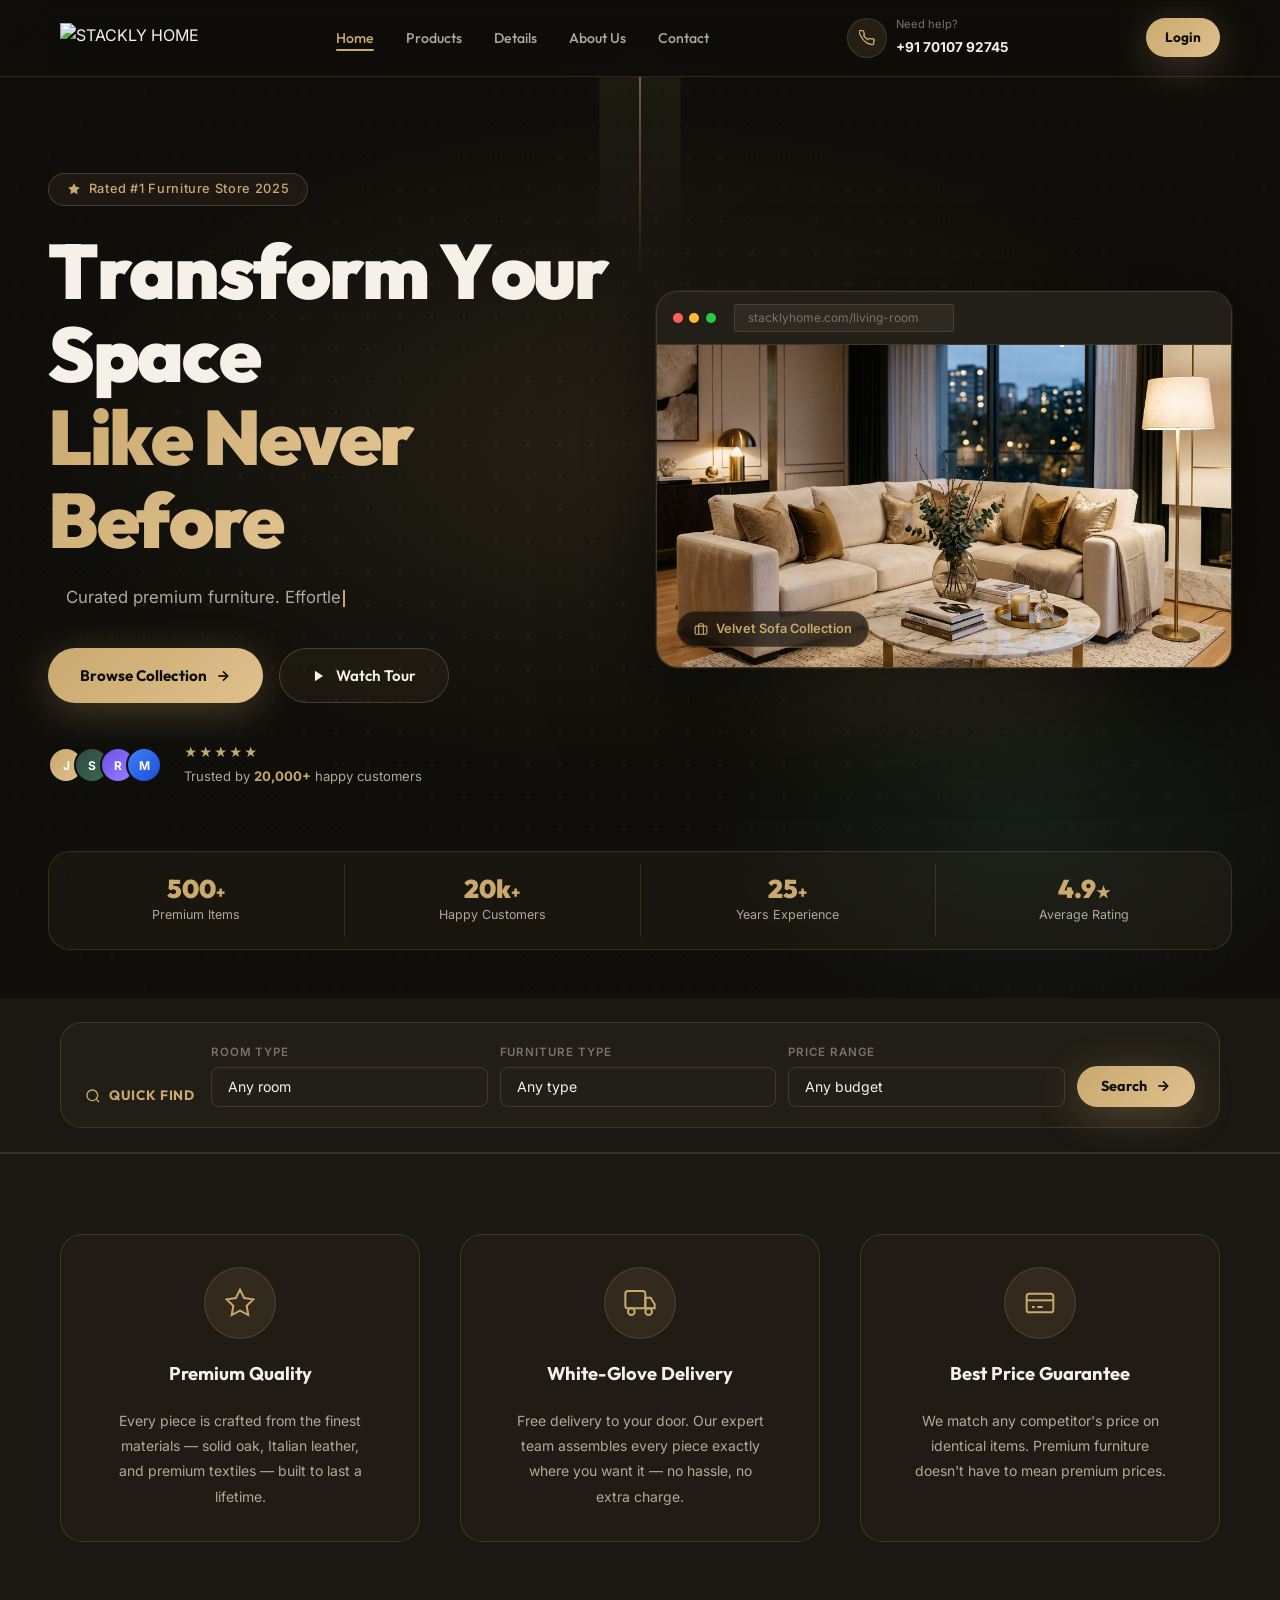
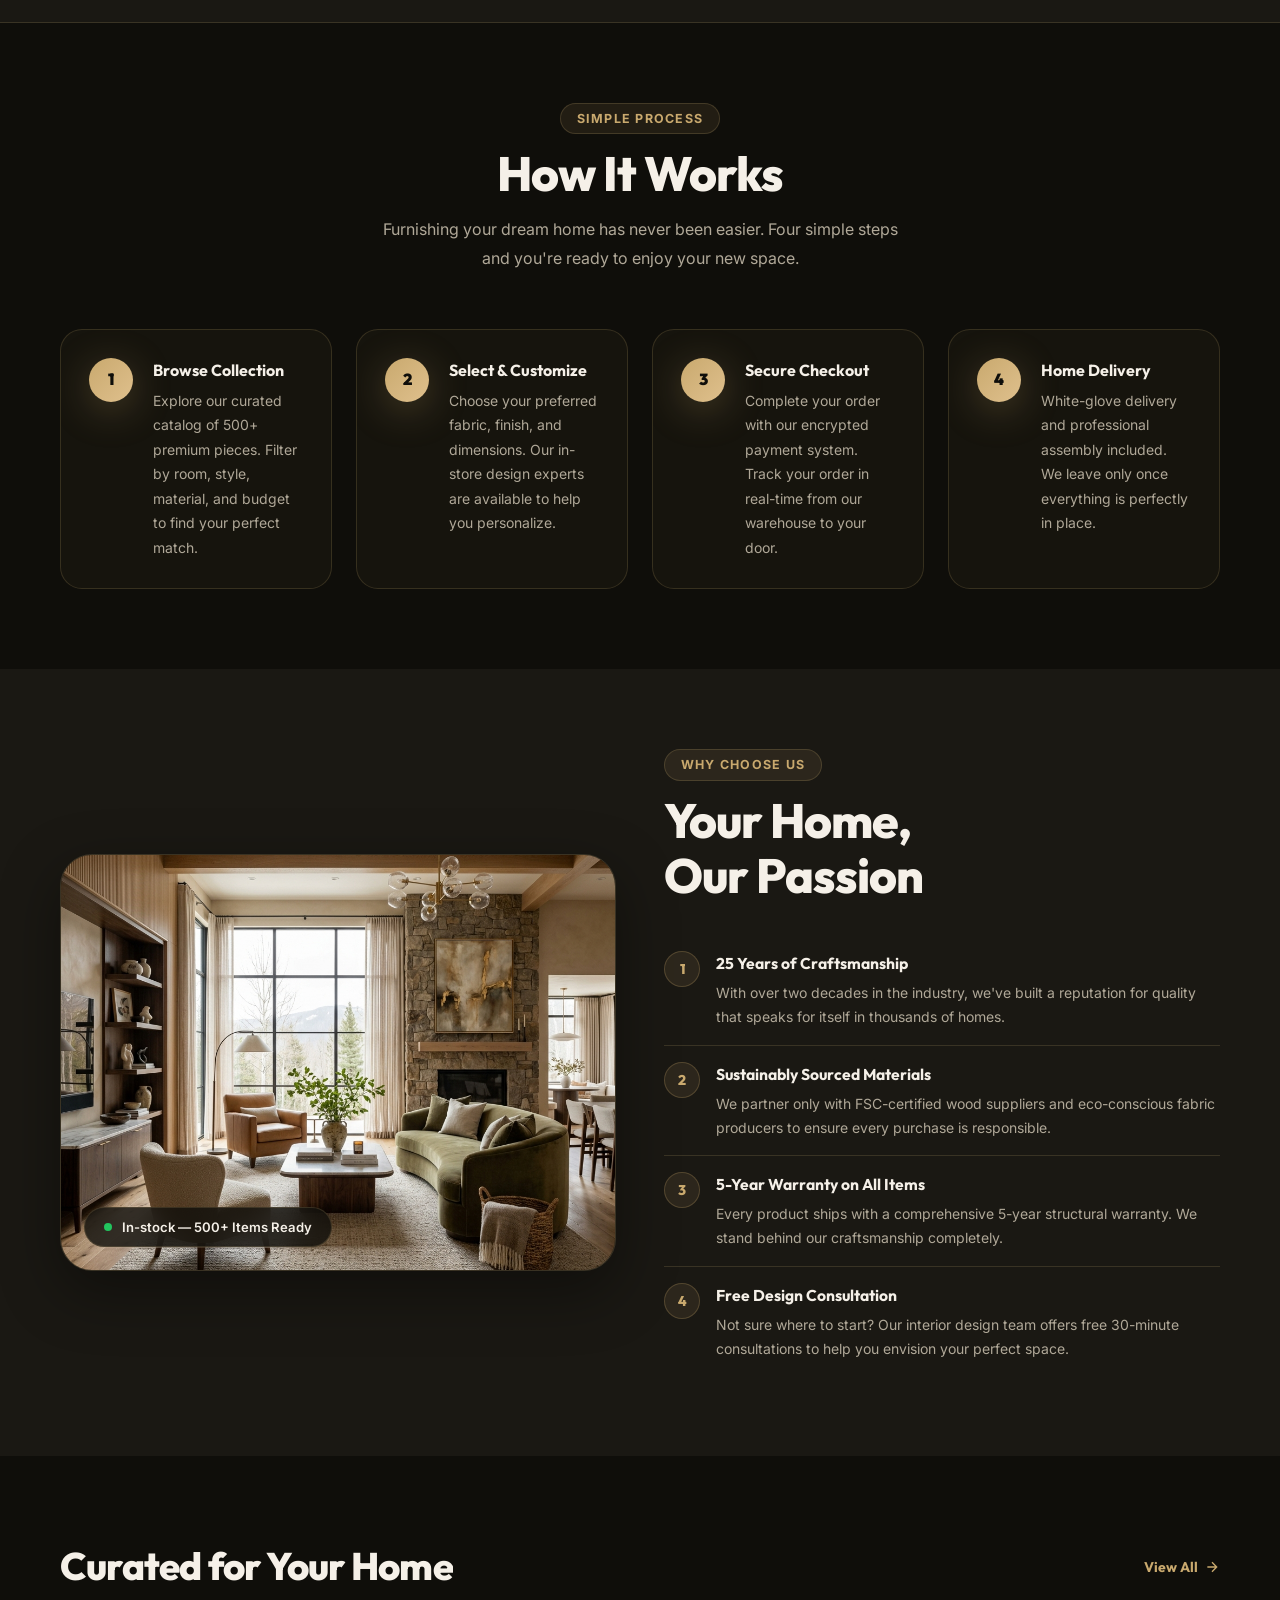
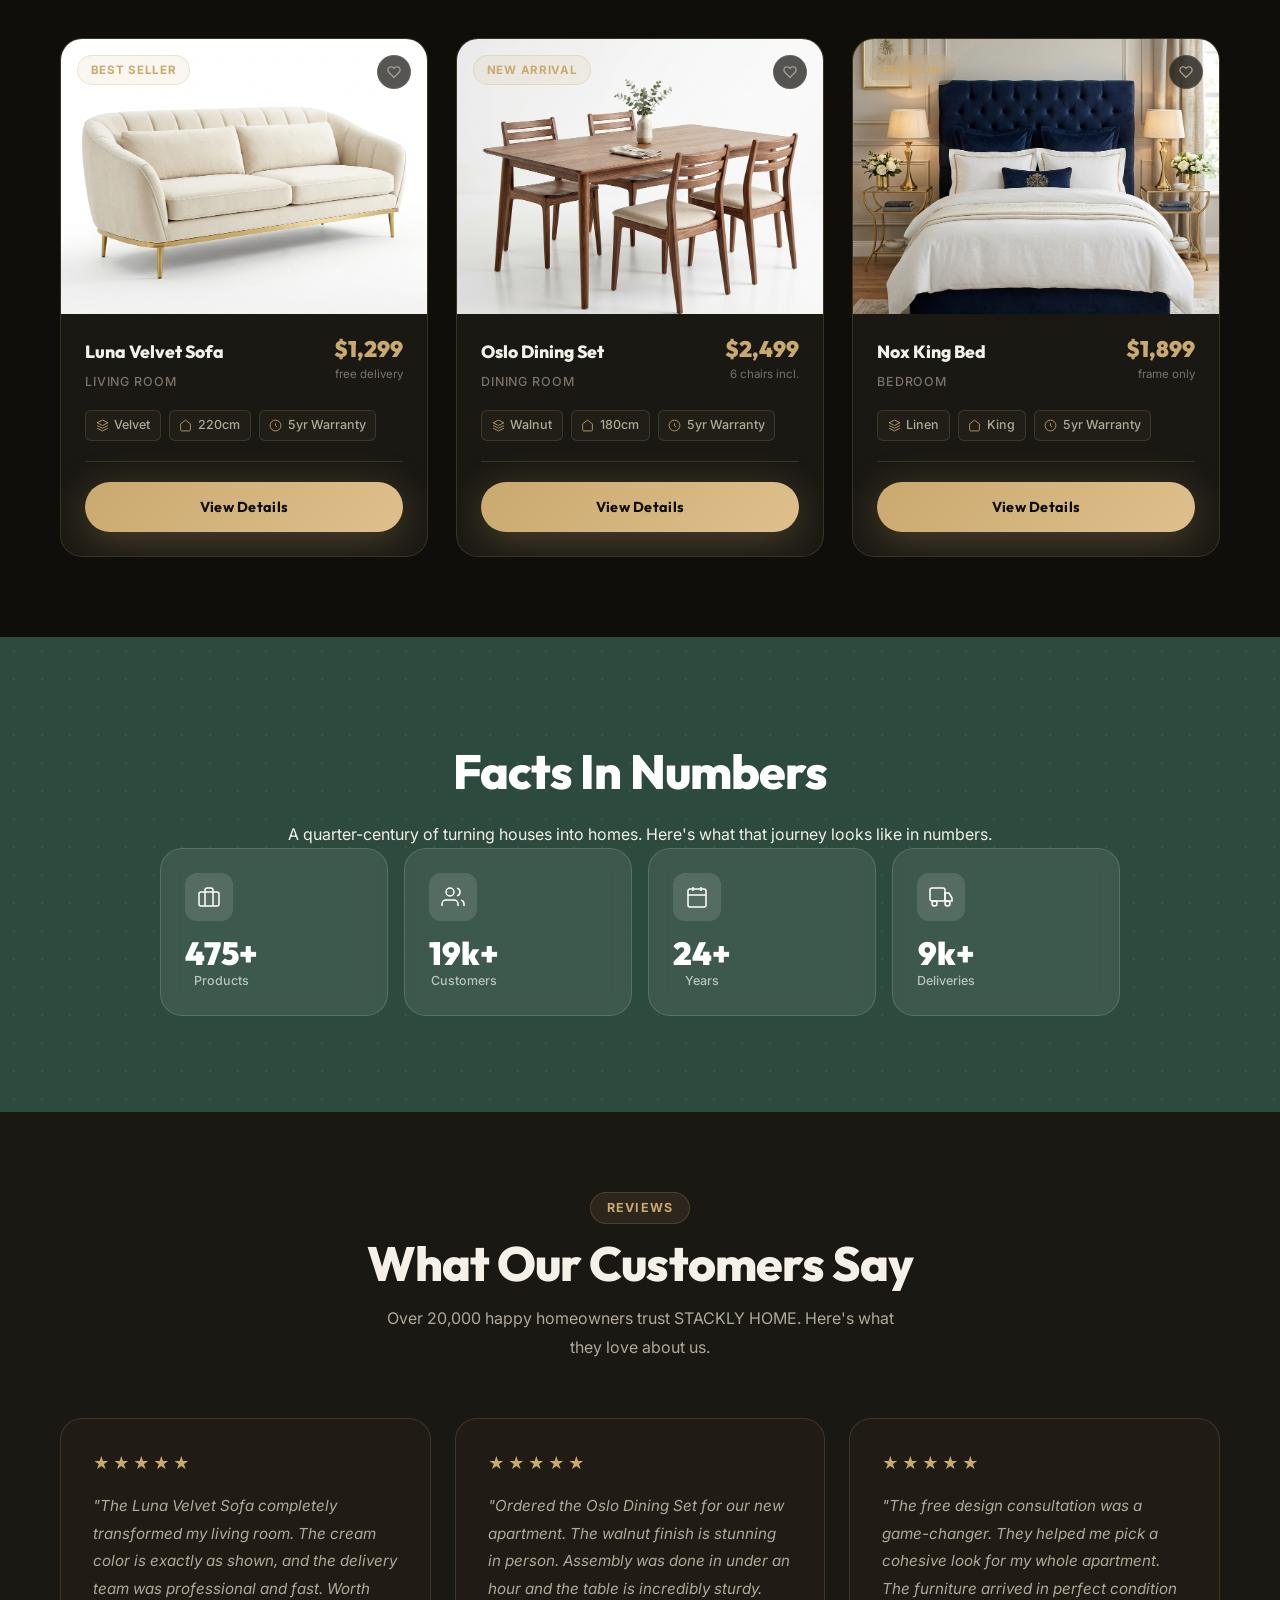
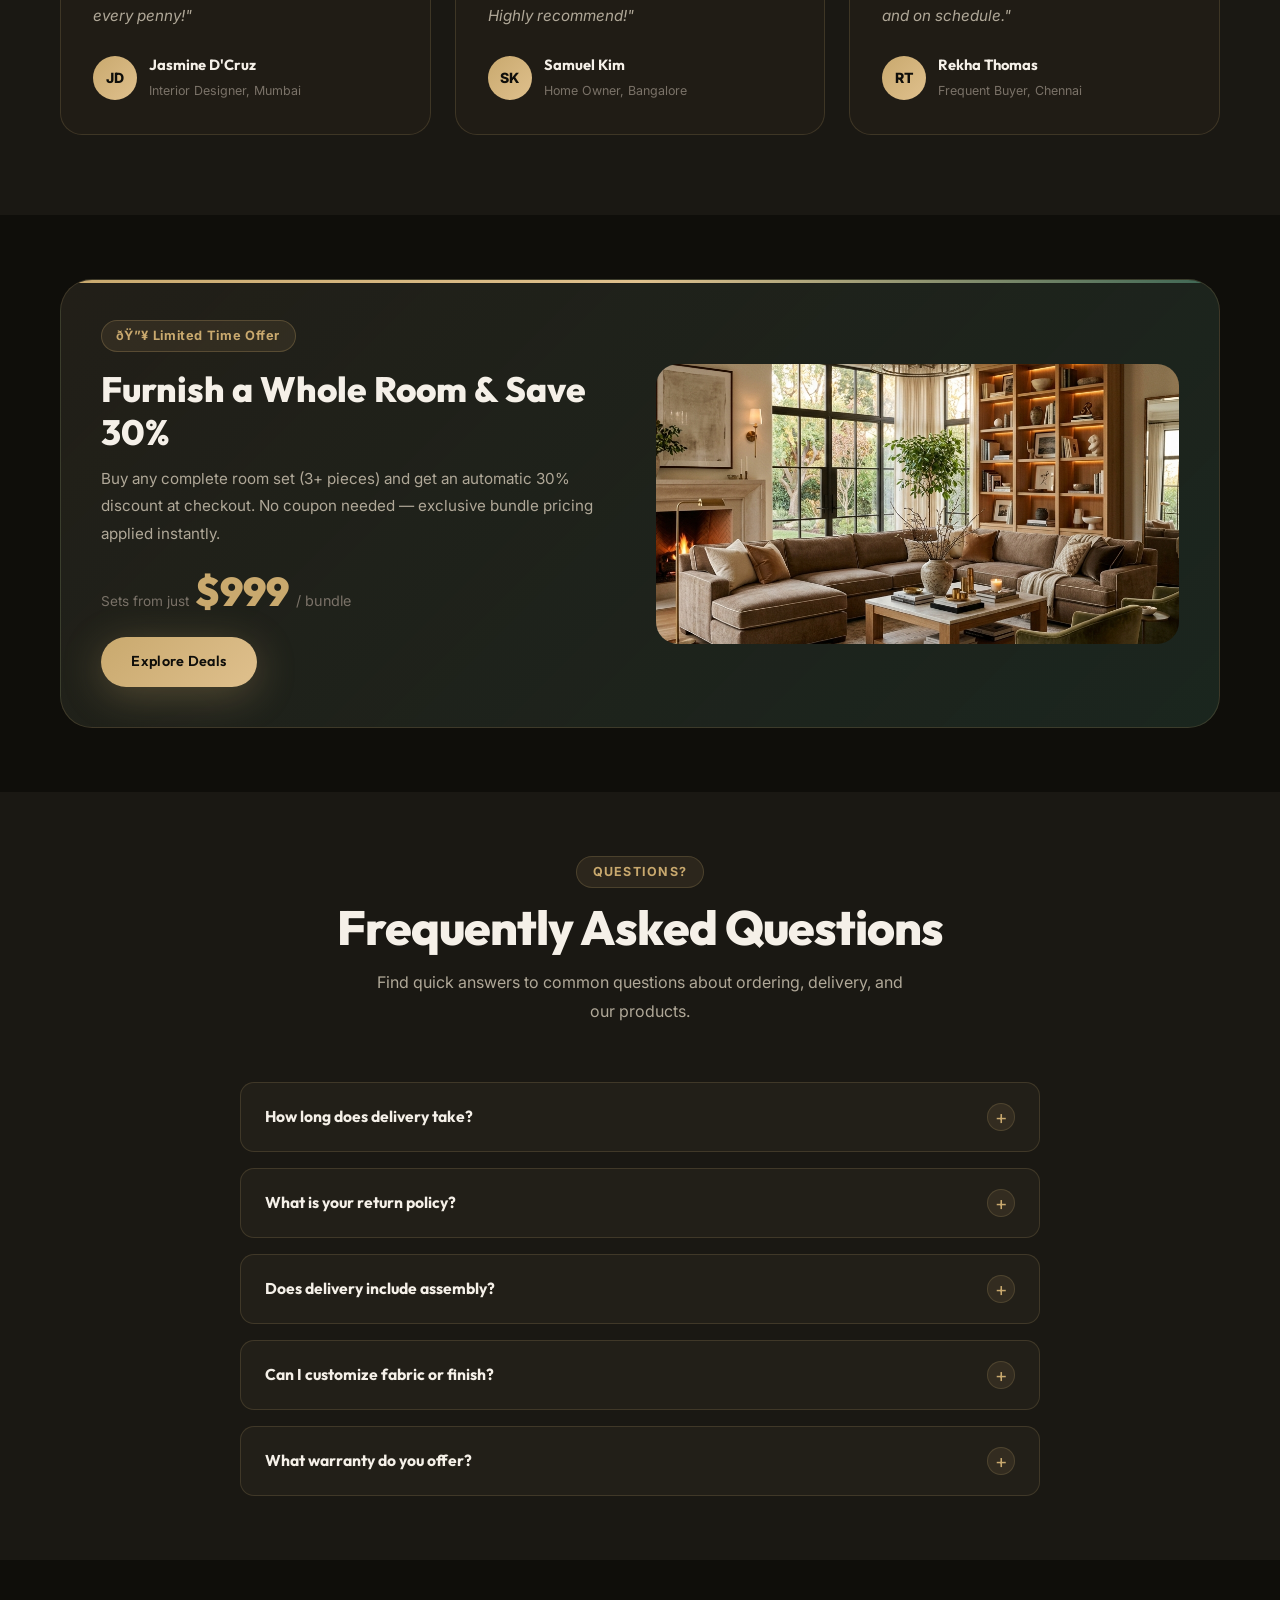
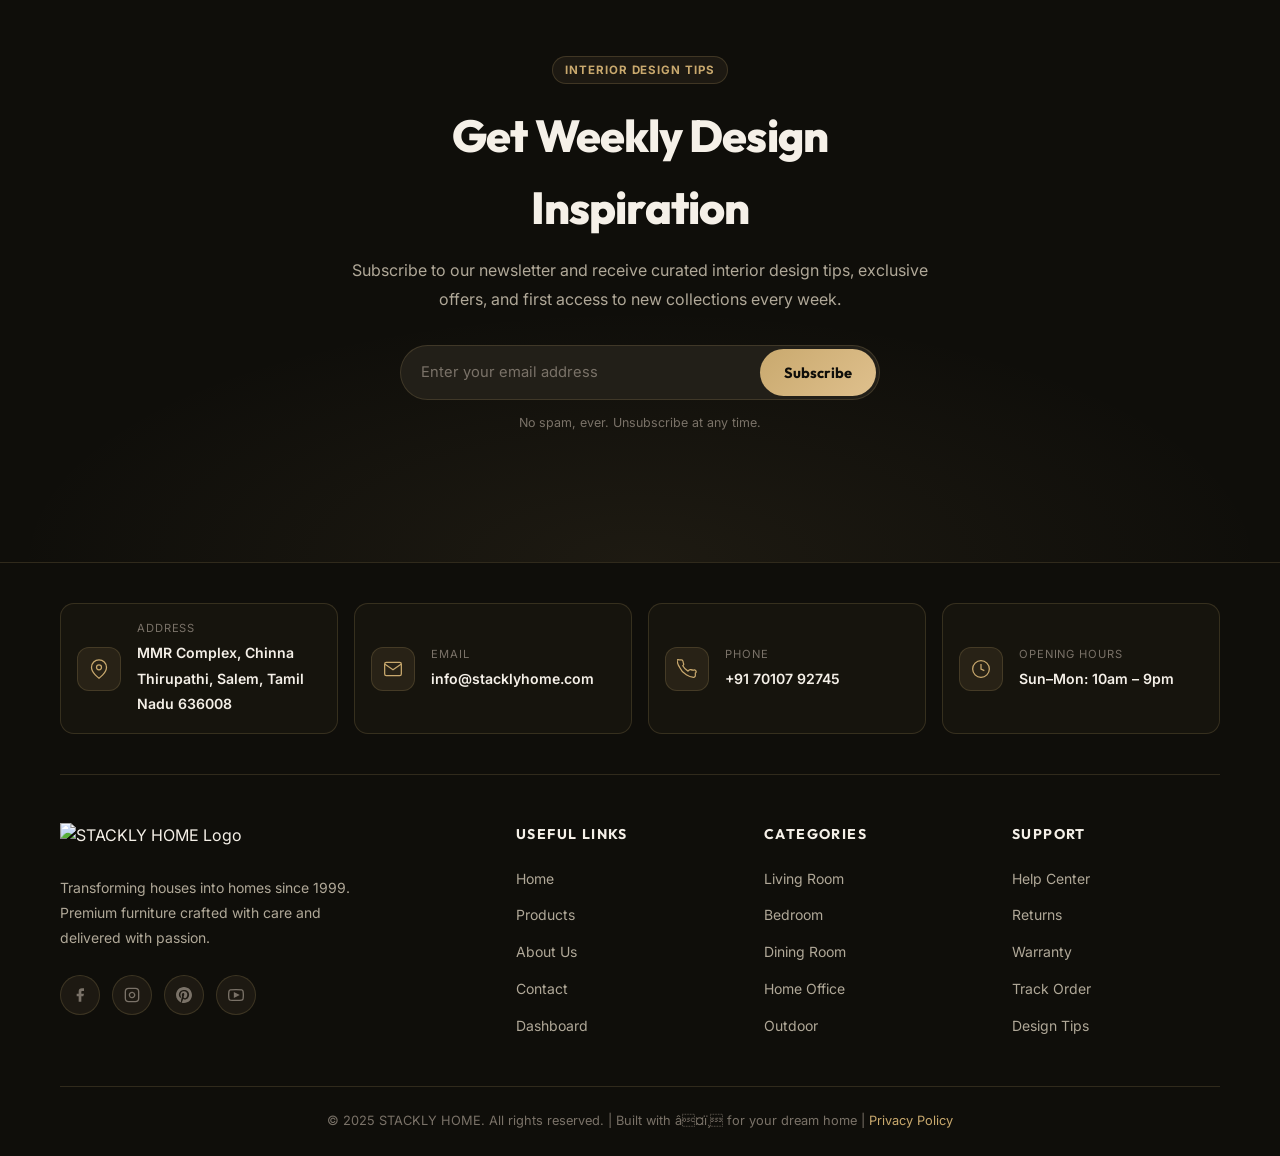
==== index.html @ ab6c6ca1 "hi" ====
<!DOCTYPE html>
<html lang="en">

<head>
  <meta charset="UTF-8" />
  <meta name="viewport" content="width=device-width, initial-scale=1.0" />
  <meta name="description" content="STACKLY HOME — Transform Your Space Like Never Before. Premium furniture store with curated collections for living room, bedroom, dining & more." />
  <meta name="keywords" content="STACKLY HOME, premium furniture, luxury sofa, bedroom furniture, dining table, home decor" />
  <title>STACKLY HOME — Transform Your Space Like Never Before</title>
  <link rel="stylesheet" href="css/style.css" />
  <link rel="icon" href="data:image/svg+xml,<svg xmlns='http://www.w3.org/2000/svg' viewBox='0 0 32 32'><rect width='32' height='32' rx='8' fill='%23C9A96E'/><text y='22' x='4' font-size='20'>🪑</text></svg>" />
</head>

<body>

  <!-- PAGE LOADER -->
  <div id="page-loader">
    <div class="loader-logo">
      <img src="images/logo-stackly.png" alt="STACKLY HOME Logo" style="height:40px;width:auto;" />
    </div>
    <div class="loader-bar"></div>
    <span class="loader-text">Loading Experience</span>
  </div>

  <!-- ======================= NAVBAR ======================= -->
  <nav class="navbar" role="navigation" aria-label="Main navigation">
    <div class="nav-inner container">
      <a href="index.html" class="nav-logo" aria-label="STACKLY HOME">
        <img src="images/logo-stackly.png" alt="STACKLY HOME" style="height:30px;width:auto;" />
      </a>
      <ul class="nav-menu" role="list">
        <li><a href="index.html" class="active">Home</a></li>
        <li><a href="products.html">Products</a></li>
        <li><a href="details.html">Details</a></li>
        <li><a href="about.html">About Us</a></li>
        <li><a href="contact.html">Contact</a></li>
      </ul>
      <div class="nav-phone" aria-label="Phone contact">
        <div class="nav-phone-icon">
          <svg viewBox="0 0 24 24" aria-hidden="true"><path d="M22 16.92v3a2 2 0 01-2.18 2 19.79 19.79 0 01-8.63-3.07A19.5 19.5 0 013.07 9.81a19.79 19.79 0 01-3.07-8.67A2 2 0 012.18 1h3a2 2 0 012 1.72c.127.96.361 1.903.7 2.81a2 2 0 01-.45 2.11L6.91 8.15a16 16 0 006.36 6.36l1.27-1.27a2 2 0 012.11-.45c.907.339 1.85.573 2.81.7A2 2 0 0122 16.92z"/></svg>
        </div>
        <div class="nav-phone-text">
          <span>Need help?</span>
          <strong><a href="tel:+917010792745" style="color:inherit;text-decoration:none;">+91 70107 92745</a></strong>
        </div>
      </div>
      <div class="nav-login-btn-wrap">
        <a href="login.html" class="nav-login-btn" id="nav-login-link">Login</a>
      </div>
      <button class="nav-toggle" aria-label="Toggle mobile menu" aria-expanded="false">
        <span></span><span></span><span></span>
      </button>
    </div>
  </nav>

  <!-- Mobile Menu -->
  <div class="mobile-menu" role="dialog" aria-modal="true" aria-label="Mobile navigation">
    <div class="mobile-menu-inner">
      <div class="mobile-menu-header">
        <a href="index.html" class="nav-logo">
          <img src="images/logo-stackly.png" alt="STACKLY HOME" style="height:28px;width:auto;" />
        </a>
        <button class="mobile-menu-close" aria-label="Close menu">&times;</button>
      </div>
      <ul class="mobile-nav-links" role="list">
        <li><a href="index.html" class="active">Home</a></li>
        <li><a href="products.html">Products</a></li>
        <li><a href="details.html">Details</a></li>
        <li><a href="about.html">About Us</a></li>
        <li><a href="contact.html">Contact</a></li>
      </ul>
      <div class="mobile-login-wrap" style="margin:1rem 0;"></div>
      <div class="mobile-phone">
        <div class="nav-phone-icon">
          <svg viewBox="0 0 24 24" aria-hidden="true" width="16" height="16"><path d="M22 16.92v3a2 2 0 01-2.18 2 19.79 19.79 0 01-8.63-3.07A19.5 19.5 0 013.07 9.81a19.79 19.79 0 01-3.07-8.67A2 2 0 012.18 1h3a2 2 0 012 1.72c.127.96.361 1.903.7 2.81a2 2 0 01-.45 2.11L6.91 8.15a16 16 0 006.36 6.36l1.27-1.27a2 2 0 012.11-.45c.907.339 1.85.573 2.81.7A2 2 0 0122 16.92z"/></svg>
        </div>
        <div class="nav-phone-text">
          <span>Need help?</span>
          <strong><a href="tel:+917010792745" style="color:inherit;text-decoration:none;">+91 70107 92745</a></strong>
        </div>
      </div>
    </div>
  </div>

  <main>
    <!-- ======================= HERO — Aceternity Style ======================= -->
    <section class="ace-hero" aria-label="Hero section" id="hero">
      <div class="ace-hero-grid" aria-hidden="true"></div>
      <div class="ace-hero-radial" aria-hidden="true"></div>
      <div class="ace-hero-radial2" aria-hidden="true"></div>
      <div class="ace-hero-beam" aria-hidden="true"><div class="ace-hero-beam-inner"></div></div>

      <!-- Main content -->
      <div class="ace-hero-content" data-anim="fade-up">
        <div class="ace-hero-badge">
          <svg viewBox="0 0 24 24" aria-hidden="true"><polygon points="12 2 15.09 8.26 22 9.27 17 14.14 18.18 21.02 12 17.77 5.82 21.02 7 14.14 2 9.27 8.91 8.26 12 2"/></svg>
          Rated #1 Furniture Store 2025
        </div>
        <h1 class="ace-hero-h1">
          <span class="ace-hero-h1-line">Transform Your Space</span>
          <span class="ace-hero-h1-gradient">Like Never Before</span>
        </h1>
        <p class="ace-hero-sub">
          Curated premium furniture. Effortless delivery. Zero compromise.<br>
          Discover 500+ handpicked pieces for every room in your home.
        </p>
        <div class="ace-hero-ctas">
          <a href="products.html" class="ace-hero-btn-primary" id="hero-browse-btn">
            Browse Collection
            <svg viewBox="0 0 24 24" fill="none" stroke="currentColor" stroke-width="2.5" aria-hidden="true"><line x1="5" y1="12" x2="19" y2="12"/><polyline points="12 5 19 12 12 19"/></svg>
          </a>
          <a href="about.html" class="ace-hero-btn-ghost" id="hero-tour-btn">
            <svg viewBox="0 0 24 24" fill="currentColor" aria-hidden="true" style="width:14px;height:14px"><polygon points="5 3 19 12 5 21 5 3"/></svg>
            Watch Tour
          </a>
        </div>
        <!-- Trust row -->
        <div class="ace-hero-trust">
          <div class="ace-trust-avatars" aria-hidden="true">
            <span class="ace-av" style="background:linear-gradient(135deg,#C9A96E,#DFC08D)">J</span>
            <span class="ace-av" style="background:linear-gradient(135deg,#2D4A3E,#3D6654)">S</span>
            <span class="ace-av" style="background:linear-gradient(135deg,#6B4FE9,#9B7EFF)">R</span>
            <span class="ace-av" style="background:linear-gradient(135deg,#3b82f6,#1d4ed8)">M</span>
          </div>
          <div class="ace-trust-text">
            <div class="ace-trust-stars" aria-label="5 stars">★★★★★</div>
            <span>Trusted by <strong>20,000+</strong> happy customers</span>
          </div>
        </div>
      </div>

      <!-- Hero image panel -->
      <div class="ace-hero-img-wrap" data-anim="fade-up" data-delay="200">
        <div class="ace-hero-img-frame">
          <div class="ace-hero-frame-top">
            <span class="ace-dot red"></span>
            <span class="ace-dot yellow"></span>
            <span class="ace-dot green"></span>
            <span class="ace-frame-url">stacklyhome.com/living-room</span>
          </div>
          <div class="ace-hero-frame-body">
            <img src="images/hero_living_room.png"
              alt="Premium living room with luxury velvet sofa and marble coffee table"
              loading="eager" width="900" height="506" />
            <div class="ace-hero-img-label">
              <svg viewBox="0 0 24 24" aria-hidden="true"><path d="M20 7H4a2 2 0 00-2 2v10a2 2 0 002 2h16a2 2 0 002-2V9a2 2 0 00-2-2z"/><path d="M16 21V5a2 2 0 00-2-2h-4a2 2 0 00-2 2v16"/></svg>
              Velvet Sofa Collection
            </div>
          </div>
        </div>
        <div class="ace-hero-img-glow" aria-hidden="true"></div>
      </div>

      <!-- Stats strip -->
      <div class="ace-hero-stats" data-anim="fade-up" data-delay="300">
        <div class="ace-hero-stat">
          <strong>500<span>+</span></strong>
          <span>Premium Items</span>
        </div>
        <div class="ace-hero-stat-divider" aria-hidden="true"></div>
        <div class="ace-hero-stat">
          <strong>20k<span>+</span></strong>
          <span>Happy Customers</span>
        </div>
        <div class="ace-hero-stat-divider" aria-hidden="true"></div>
        <div class="ace-hero-stat">
          <strong>25<span>+</span></strong>
          <span>Years Experience</span>
        </div>
        <div class="ace-hero-stat-divider" aria-hidden="true"></div>
        <div class="ace-hero-stat">
          <strong>4.9<span>★</span></strong>
          <span>Average Rating</span>
        </div>
      </div>
    </section>

    <!-- ======================= QUICK FINDER BAR ======================= -->
    <div class="quick-book-bar" role="search" aria-label="Quick furniture finder">
      <div class="container">
        <div class="qb-inner">
          <div class="qb-title">
            <svg viewBox="0 0 24 24" aria-hidden="true"><circle cx="11" cy="11" r="8"/><line x1="21" y1="21" x2="16.65" y2="16.65"/></svg>
            Quick Find
          </div>
          <form class="qb-form" id="qb-form" action="products.html" method="GET">
            <div class="qb-field">
              <label for="qb-room">Room Type</label>
              <select id="qb-room" aria-label="Select room type">
                <option value="" disabled selected>Any room</option>
                <option>Living Room</option>
                <option>Bedroom</option>
                <option>Dining Room</option>
                <option>Home Office</option>
                <option>Outdoor</option>
              </select>
            </div>
            <div class="qb-field">
              <label for="qb-type">Furniture Type</label>
              <select id="qb-type" aria-label="Select furniture type">
                <option value="" disabled selected>Any type</option>
                <option>Sofa</option>
                <option>Bed</option>
                <option>Dining Table</option>
                <option>Armchair</option>
                <option>Bookshelf</option>
                <option>Wardrobe</option>
              </select>
            </div>
            <div class="qb-field">
              <label for="qb-price">Price Range</label>
              <select id="qb-price" aria-label="Select price range">
                <option value="" disabled selected>Any budget</option>
                <option>Under $500</option>
                <option>$500 – $1,500</option>
                <option>$1,500 – $3,000</option>
                <option>Above $3,000</option>
              </select>
            </div>
            <button type="submit" class="qb-submit" id="qb-submit-btn">
              Search
              <svg viewBox="0 0 24 24" aria-hidden="true"><line x1="5" y1="12" x2="19" y2="12"/><polyline points="12 5 19 12 12 19"/></svg>
            </button>
          </form>
        </div>
      </div>
    </div>

    <!-- ======================= FEATURES ROW ======================= -->
    <section class="features-row" aria-label="Our advantages">
      <div class="container">
        <div class="features-grid">
          <div class="feature-item" data-anim="fade-up" data-delay="100">
            <div class="feature-icon" aria-hidden="true">
              <svg viewBox="0 0 24 24"><path d="M12 2l3.09 6.26L22 9.27l-5 4.87 1.18 6.88L12 17.77l-6.18 3.25L7 14.14 2 9.27l6.91-1.01L12 2z"/></svg>
            </div>
            <h3>Premium Quality</h3>
            <p>Every piece is crafted from the finest materials — solid oak, Italian leather, and premium textiles — built to last a lifetime.</p>
          </div>
          <div class="feature-item" data-anim="fade-up" data-delay="250">
            <div class="feature-icon" aria-hidden="true">
              <svg viewBox="0 0 24 24"><rect x="1" y="3" width="15" height="13" rx="2"/><path d="M16 8h4l3 5v3h-7V8z"/><circle cx="5.5" cy="18.5" r="2.5"/><circle cx="18.5" cy="18.5" r="2.5"/></svg>
            </div>
            <h3>White-Glove Delivery</h3>
            <p>Free delivery to your door. Our expert team assembles every piece exactly where you want it — no hassle, no extra charge.</p>
          </div>
          <div class="feature-item" data-anim="fade-up" data-delay="400">
            <div class="feature-icon" aria-hidden="true">
              <svg viewBox="0 0 24 24"><rect x="2" y="5" width="20" height="14" rx="2"/><path d="M2 10h20"/><path d="M6 15h2M10 15h4"/></svg>
            </div>
            <h3>Best Price Guarantee</h3>
            <p>We match any competitor's price on identical items. Premium furniture doesn't have to mean premium prices.</p>
          </div>
        </div>
      </div>
    </section>

    <!-- ======================= HOW IT WORKS ======================= -->
    <section class="how-it-works" aria-label="How it works">
      <div class="container">
        <div class="section-title" data-anim="fade-up">
          <span class="tag">Simple Process</span>
          <h2>How It Works</h2>
          <p>Furnishing your dream home has never been easier. Four simple steps and you're ready to enjoy your new space.</p>
        </div>
        <div class="steps-grid">
          <div class="step-card" data-anim="fade-up" data-delay="100">
            <div class="step-num">1</div>
            <div>
              <h4>Browse Collection</h4>
              <p>Explore our curated catalog of 500+ premium pieces. Filter by room, style, material, and budget to find your perfect match.</p>
            </div>
          </div>
          <div class="step-card" data-anim="fade-up" data-delay="200">
            <div class="step-num">2</div>
            <div>
              <h4>Select &amp; Customize</h4>
              <p>Choose your preferred fabric, finish, and dimensions. Our in-store design experts are available to help you personalize.</p>
            </div>
          </div>
          <div class="step-card" data-anim="fade-up" data-delay="300">
            <div class="step-num">3</div>
            <div>
              <h4>Secure Checkout</h4>
              <p>Complete your order with our encrypted payment system. Track your order in real-time from our warehouse to your door.</p>
            </div>
          </div>
          <div class="step-card" data-anim="fade-up" data-delay="400">
            <div class="step-num">4</div>
            <div>
              <h4>Home Delivery</h4>
              <p>White-glove delivery and professional assembly included. We leave only once everything is perfectly in place.</p>
            </div>
          </div>
        </div>
      </div>
    </section>

    <!-- ======================= WHY CHOOSE US ======================= -->
    <section class="why-us" aria-label="Why choose us">
      <div class="container">
        <div class="why-us-inner">
          <div class="why-us-img" data-anim="fade-right">
            <picture>
              <img src="images/feature_interior.png" alt="Stunning modern interior living room with premium furniture" loading="lazy" />
            </picture>
            <div class="why-us-label">
              <div class="dot"></div>
              In-stock — 500+ Items Ready
            </div>
          </div>
          <div class="why-us-steps">
            <div class="section-title" style="text-align:left;margin-bottom:2rem;" data-anim="fade-left">
              <span class="tag">Why Choose Us</span>
              <h2>Your Home,<br>Our Passion</h2>
            </div>
            <div class="step-item" data-anim="fade-left" data-delay="100">
              <div class="step-number" aria-hidden="true">1</div>
              <div class="step-content">
                <h4>25 Years of Craftsmanship</h4>
                <p>With over two decades in the industry, we've built a reputation for quality that speaks for itself in thousands of homes.</p>
              </div>
            </div>
            <div class="step-item" data-anim="fade-left" data-delay="200">
              <div class="step-number" aria-hidden="true">2</div>
              <div class="step-content">
                <h4>Sustainably Sourced Materials</h4>
                <p>We partner only with FSC-certified wood suppliers and eco-conscious fabric producers to ensure every purchase is responsible.</p>
              </div>
            </div>
            <div class="step-item" data-anim="fade-left" data-delay="300">
              <div class="step-number" aria-hidden="true">3</div>
              <div class="step-content">
                <h4>5-Year Warranty on All Items</h4>
                <p>Every product ships with a comprehensive 5-year structural warranty. We stand behind our craftsmanship completely.</p>
              </div>
            </div>
            <div class="step-item" data-anim="fade-left" data-delay="400">
              <div class="step-number" aria-hidden="true">4</div>
              <div class="step-content">
                <h4>Free Design Consultation</h4>
                <p>Not sure where to start? Our interior design team offers free 30-minute consultations to help you envision your perfect space.</p>
              </div>
            </div>
          </div>
        </div>
      </div>
    </section>

    <!-- ======================= FEATURED PRODUCTS ======================= -->
    <section class="fleet-section" aria-label="Featured products">
      <div class="container">
        <div class="section-header">
          <h2 data-anim="fade-right">Curated for Your Home</h2>
          <a href="products.html" class="view-all-link" id="fleet-view-all-link" data-anim="fade-left">
            View All
            <svg viewBox="0 0 24 24" fill="none" stroke="currentColor" stroke-width="2" aria-hidden="true"><path d="M5 12h14M12 5l7 7-7 7"/></svg>
          </a>
        </div>
        <div class="cars-grid">
          <!-- Card 1 -->
          <article class="car-card" data-anim="fade-up" data-delay="100" data-type="living" data-price="1299">
            <div class="car-card-img">
              <img src="images/product_sofa.png" alt="Cream Velvet Sofa with gold legs" loading="lazy" />
              <span class="card-badge">Best Seller</span>
              <button class="card-wishlist" aria-label="Add to wishlist">
                <svg viewBox="0 0 24 24" fill="none" stroke="currentColor" stroke-width="2"><path d="M20.84 4.61a5.5 5.5 0 00-7.78 0L12 5.67l-1.06-1.06a5.5 5.5 0 00-7.78 7.78l1.06 1.06L12 21.23l7.78-7.78 1.06-1.06a5.5 5.5 0 000-7.78z"/></svg>
              </button>
            </div>
            <div class="car-card-body">
              <div class="car-card-header">
                <div class="car-name">
                  <h3>Luna Velvet Sofa</h3>
                  <span>Living Room</span>
                </div>
                <div class="car-price"><span class="price">$1,299</span><span class="per">free delivery</span></div>
              </div>
              <div class="car-specs">
                <div class="car-spec"><svg viewBox="0 0 24 24"><path d="M12 2L2 7l10 5 10-5-10-5zM2 17l10 5 10-5M2 12l10 5 10-5"/></svg>Velvet</div>
                <div class="car-spec"><svg viewBox="0 0 24 24"><path d="M3 9l9-7 9 7v11a2 2 0 01-2 2H5a2 2 0 01-2-2z"/></svg>220cm</div>
                <div class="car-spec"><svg viewBox="0 0 24 24"><circle cx="12" cy="12" r="10"/><path d="M12 8v4l3 3"/></svg>5yr Warranty</div>
              </div>
              <a href="details.html?item=luna-velvet-sofa" class="btn btn-card" id="card1-details-btn">View Details</a>
            </div>
          </article>

          <!-- Card 2 -->
          <article class="car-card" data-anim="fade-up" data-delay="250" data-type="dining" data-price="2499">
            <div class="car-card-img">
              <img src="images/product_dining.png" alt="Premium walnut dining table with chairs" loading="lazy" />
              <span class="card-badge">New Arrival</span>
              <button class="card-wishlist" aria-label="Add to wishlist">
                <svg viewBox="0 0 24 24" fill="none" stroke="currentColor" stroke-width="2"><path d="M20.84 4.61a5.5 5.5 0 00-7.78 0L12 5.67l-1.06-1.06a5.5 5.5 0 00-7.78 7.78l1.06 1.06L12 21.23l7.78-7.78 1.06-1.06a5.5 5.5 0 000-7.78z"/></svg>
              </button>
            </div>
            <div class="car-card-body">
              <div class="car-card-header">
                <div class="car-name">
                  <h3>Oslo Dining Set</h3>
                  <span>Dining Room</span>
                </div>
                <div class="car-price"><span class="price">$2,499</span><span class="per">6 chairs incl.</span></div>
              </div>
              <div class="car-specs">
                <div class="car-spec"><svg viewBox="0 0 24 24"><path d="M12 2L2 7l10 5 10-5-10-5zM2 17l10 5 10-5M2 12l10 5 10-5"/></svg>Walnut</div>
                <div class="car-spec"><svg viewBox="0 0 24 24"><path d="M3 9l9-7 9 7v11a2 2 0 01-2 2H5a2 2 0 01-2-2z"/></svg>180cm</div>
                <div class="car-spec"><svg viewBox="0 0 24 24"><circle cx="12" cy="12" r="10"/><path d="M12 8v4l3 3"/></svg>5yr Warranty</div>
              </div>
              <a href="details.html?item=oslo-dining-set" class="btn btn-card" id="card2-details-btn">View Details</a>
            </div>
          </article>

          <!-- Card 3 -->
          <article class="car-card" data-anim="fade-up" data-delay="400" data-type="bedroom" data-price="1899">
            <div class="car-card-img">
              <img src="images/product_bed.png" alt="Navy blue upholstered king-size bed" loading="lazy" />
              <span class="card-badge">Premium</span>
              <button class="card-wishlist" aria-label="Add to wishlist">
                <svg viewBox="0 0 24 24" fill="none" stroke="currentColor" stroke-width="2"><path d="M20.84 4.61a5.5 5.5 0 00-7.78 0L12 5.67l-1.06-1.06a5.5 5.5 0 00-7.78 7.78l1.06 1.06L12 21.23l7.78-7.78 1.06-1.06a5.5 5.5 0 000-7.78z"/></svg>
              </button>
            </div>
            <div class="car-card-body">
              <div class="car-card-header">
                <div class="car-name">
                  <h3>Nox King Bed</h3>
                  <span>Bedroom</span>
                </div>
                <div class="car-price"><span class="price">$1,899</span><span class="per">frame only</span></div>
              </div>
              <div class="car-specs">
                <div class="car-spec"><svg viewBox="0 0 24 24"><path d="M12 2L2 7l10 5 10-5-10-5zM2 17l10 5 10-5M2 12l10 5 10-5"/></svg>Linen</div>
                <div class="car-spec"><svg viewBox="0 0 24 24"><path d="M3 9l9-7 9 7v11a2 2 0 01-2 2H5a2 2 0 01-2-2z"/></svg>King</div>
                <div class="car-spec"><svg viewBox="0 0 24 24"><circle cx="12" cy="12" r="10"/><path d="M12 8v4l3 3"/></svg>5yr Warranty</div>
              </div>
              <a href="details.html?item=nox-king-bed" class="btn btn-card" id="card3-details-btn">View Details</a>
            </div>
          </article>
        </div>
      </div>
    </section>

    <!-- ======================= FACTS IN NUMBERS ======================= -->
    <section class="facts-section" aria-label="Facts in numbers">
      <div class="container">
        <h2 data-anim="fade-up">Facts In Numbers</h2>
        <p data-anim="fade-up" data-delay="100">A quarter-century of turning houses into homes. Here's what that journey looks like in numbers.</p>
        <div class="facts-grid">
          <div class="fact-card" data-anim="fade-up" data-delay="100">
            <div class="fact-icon" aria-hidden="true">
              <svg viewBox="0 0 24 24"><path d="M20 7H4a2 2 0 00-2 2v10a2 2 0 002 2h16a2 2 0 002-2V9a2 2 0 00-2-2z"/><path d="M16 21V5a2 2 0 00-2-2h-4a2 2 0 00-2 2v16"/></svg>
            </div>
            <div>
              <div class="fact-number" data-target="500" data-suffix="+">0+</div>
              <div class="fact-label">Products</div>
            </div>
          </div>
          <div class="fact-card" data-anim="fade-up" data-delay="200">
            <div class="fact-icon" aria-hidden="true">
              <svg viewBox="0 0 24 24"><path d="M17 21v-2a4 4 0 00-4-4H5a4 4 0 00-4 4v2"/><circle cx="9" cy="7" r="4"/><path d="M23 21v-2a4 4 0 00-3-3.87M16 3.13a4 4 0 010 7.75"/></svg>
            </div>
            <div>
              <div class="fact-number" data-target="20" data-suffix="k+">0k+</div>
              <div class="fact-label">Customers</div>
            </div>
          </div>
          <div class="fact-card" data-anim="fade-up" data-delay="300">
            <div class="fact-icon" aria-hidden="true">
              <svg viewBox="0 0 24 24"><rect x="3" y="4" width="18" height="18" rx="2"/><line x1="16" y1="2" x2="16" y2="6"/><line x1="8" y1="2" x2="8" y2="6"/><line x1="3" y1="10" x2="21" y2="10"/></svg>
            </div>
            <div>
              <div class="fact-number" data-target="25" data-suffix="+">0+</div>
              <div class="fact-label">Years</div>
            </div>
          </div>
          <div class="fact-card" data-anim="fade-up" data-delay="400">
            <div class="fact-icon" aria-hidden="true">
              <svg viewBox="0 0 24 24"><rect x="1" y="3" width="15" height="13" rx="2"/><path d="M16 8h4l3 5v3h-7V8z"/><circle cx="5.5" cy="18.5" r="2.5"/><circle cx="18.5" cy="18.5" r="2.5"/></svg>
            </div>
            <div>
              <div class="fact-number" data-target="10" data-suffix="k+">0k+</div>
              <div class="fact-label">Deliveries</div>
            </div>
          </div>
        </div>
      </div>
    </section>

    <!-- ======================= TESTIMONIALS ======================= -->
    <section class="testimonials-section" aria-label="Customer testimonials">
      <div class="container">
        <div class="section-title" data-anim="fade-up">
          <span class="tag">Reviews</span>
          <h2>What Our Customers Say</h2>
          <p>Over 20,000 happy homeowners trust STACKLY HOME. Here's what they love about us.</p>
        </div>
        <div class="testimonials-grid">
          <div class="testimonial-card" data-anim="fade-up" data-delay="100">
            <div class="review-stars" aria-label="5 stars">★★★★★</div>
            <p class="testimonial-text">"The Luna Velvet Sofa completely transformed my living room. The cream color is exactly as shown, and the delivery team was professional and fast. Worth every penny!"</p>
            <div class="testimonial-author">
              <div class="author-avatar" aria-hidden="true">JD</div>
              <div class="author-info">
                <strong>Jasmine D'Cruz</strong>
                <span>Interior Designer, Mumbai</span>
              </div>
            </div>
          </div>
          <div class="testimonial-card" data-anim="fade-up" data-delay="250">
            <div class="review-stars" aria-label="5 stars">★★★★★</div>
            <p class="testimonial-text">"Ordered the Oslo Dining Set for our new apartment. The walnut finish is stunning in person. Assembly was done in under an hour and the table is incredibly sturdy. Highly recommend!"</p>
            <div class="testimonial-author">
              <div class="author-avatar" aria-hidden="true">SK</div>
              <div class="author-info">
                <strong>Samuel Kim</strong>
                <span>Home Owner, Bangalore</span>
              </div>
            </div>
          </div>
          <div class="testimonial-card" data-anim="fade-up" data-delay="400">
            <div class="review-stars" aria-label="5 stars">★★★★★</div>
            <p class="testimonial-text">"The free design consultation was a game-changer. They helped me pick a cohesive look for my whole apartment. The furniture arrived in perfect condition and on schedule."</p>
            <div class="testimonial-author">
              <div class="author-avatar" aria-hidden="true">RT</div>
              <div class="author-info">
                <strong>Rekha Thomas</strong>
                <span>Frequent Buyer, Chennai</span>
              </div>
            </div>
          </div>
        </div>
      </div>
    </section>

    <!-- ======================= SPECIAL OFFER ======================= -->
    <section class="offer-section" aria-label="Special offer">
      <div class="container">
        <div class="offer-card" data-anim="fade-in">
          <div class="offer-content">
            <span class="offer-tag">ðŸ”¥ Limited Time Offer</span>
            <h2>Furnish a Whole Room &amp; Save 30%</h2>
            <p>Buy any complete room set (3+ pieces) and get an automatic 30% discount at checkout. No coupon needed — exclusive bundle pricing applied instantly.</p>
            <div class="offer-price">
              <span class="from">Sets from just</span>
              <span class="amount">$999</span>
              <span class="unit">/ bundle</span>
            </div>
            <a href="products.html" class="btn btn-gold" id="offer-cta-btn">Explore Deals</a>
          </div>
          <div class="offer-img-wrap" aria-hidden="true">
            <img src="images/offer_room.png" alt="Complete living room furniture bundle" />
          </div>
        </div>
      </div>
    </section>

    <!-- ======================= FAQ SECTION ======================= -->
    <section class="faq-section" aria-label="Frequently asked questions">
      <div class="container">
        <div class="section-title" data-anim="fade-up">
          <span class="tag">Questions?</span>
          <h2>Frequently Asked Questions</h2>
          <p>Find quick answers to common questions about ordering, delivery, and our products.</p>
        </div>
        <div class="faq-grid">
          <div class="faq-item" data-anim="fade-up" data-delay="100">
            <div class="faq-question">
              <h4>How long does delivery take?</h4>
              <span class="faq-toggle">+</span>
            </div>
            <div class="faq-answer">
              <p>Standard delivery takes 7–14 business days. Express delivery (3–5 days) is available for most items in select cities. You'll receive real-time tracking updates via SMS and email.</p>
            </div>
          </div>
          <div class="faq-item" data-anim="fade-up" data-delay="150">
            <div class="faq-question">
              <h4>What is your return policy?</h4>
              <span class="faq-toggle">+</span>
            </div>
            <div class="faq-answer">
              <p>We offer a 30-day hassle-free return policy. If you're not completely satisfied, we'll pick up the item and issue a full refund or exchange — no questions asked.</p>
            </div>
          </div>
          <div class="faq-item" data-anim="fade-up" data-delay="200">
            <div class="faq-question">
              <h4>Does delivery include assembly?</h4>
              <span class="faq-toggle">+</span>
            </div>
            <div class="faq-answer">
              <p>Yes! Our white-glove delivery service includes professional in-home assembly at no extra cost. Our team will place furniture exactly where you want it and remove all packaging.</p>
            </div>
          </div>
          <div class="faq-item" data-anim="fade-up" data-delay="250">
            <div class="faq-question">
              <h4>Can I customize fabric or finish?</h4>
              <span class="faq-toggle">+</span>
            </div>
            <div class="faq-answer">
              <p>Absolutely! Most of our sofas, beds, and chairs are available in multiple fabric, color, and finish options. Visit our store or contact us for custom order options.</p>
            </div>
          </div>
          <div class="faq-item" data-anim="fade-up" data-delay="300">
            <div class="faq-question">
              <h4>What warranty do you offer?</h4>
              <span class="faq-toggle">+</span>
            </div>
            <div class="faq-answer">
              <p>All STACKLY HOME products come with a 5-year structural warranty and a 1-year warranty on upholstery and finishes. We also offer extended warranty plans for additional coverage.</p>
            </div>
          </div>
        </div>
      </div>
    </section>

    <!-- ======================= NEWSLETTER CTA ======================= -->
    <section class="cta-section" aria-label="Newsletter subscription">
      <div class="cta-content" data-anim="fade-up">
        <span class="tag-chip" style="margin-bottom:1rem;display:inline-block;">Interior Design Tips</span>
        <h2>Get Weekly Design Inspiration</h2>
        <p>Subscribe to our newsletter and receive curated interior design tips, exclusive offers, and first access to new collections every week.</p>
        <div class="cta-search" role="search">
          <label for="cta-email-input" class="sr-only">Enter email address</label>
          <input type="email" id="cta-email-input" placeholder="Enter your email address" aria-label="Email for newsletter" />
          <button type="button" id="cta-search-btn">Subscribe</button>
        </div>
        <p style="font-size:0.78rem;color:var(--gray-500);margin-top:0.75rem;">No spam, ever. Unsubscribe at any time.</p>
      </div>
    </section>
  </main>

  <!-- ======================= FOOTER ======================= -->
  <footer class="footer" role="contentinfo">
    <div class="container">
      <!-- Contact strip -->
      <div class="footer-contacts">
        <div class="footer-contact-item" data-anim="fade-up" data-delay="100">
          <div class="footer-contact-icon">
            <svg viewBox="0 0 24 24"><path d="M21 10c0 7-9 13-9 13s-9-6-9-13a9 9 0 0118 0z"/><circle cx="12" cy="10" r="3"/></svg>
          </div>
          <div><small>Address</small><strong>MMR Complex, Chinna Thirupathi, Salem, Tamil Nadu 636008</strong></div>
        </div>
        <div class="footer-contact-item" data-anim="fade-up" data-delay="200">
          <div class="footer-contact-icon">
            <svg viewBox="0 0 24 24"><path d="M4 4h16c1.1 0 2 .9 2 2v12c0 1.1-.9 2-2 2H4c-1.1 0-2-.9-2-2V6c0-1.1.9-2 2-2z"/><polyline points="22,6 12,13 2,6"/></svg>
          </div>
          <div><small>Email</small><strong><a href="mailto:info@stacklyhome.com" style="color:inherit;text-decoration:none;">info@stacklyhome.com</a></strong></div>
        </div>
        <div class="footer-contact-item" data-anim="fade-up" data-delay="300">
          <div class="footer-contact-icon">
            <svg viewBox="0 0 24 24"><path d="M22 16.92v3a2 2 0 01-2.18 2 19.79 19.79 0 01-8.63-3.07A19.5 19.5 0 013.07 9.81a19.79 19.79 0 01-3.07-8.67A2 2 0 012.18 1h3a2 2 0 012 1.72c.127.96.361 1.903.7 2.81a2 2 0 01-.45 2.11L6.91 8.15a16 16 0 006.36 6.36l1.27-1.27a2 2 0 012.11-.45c.907.339 1.85.573 2.81.7A2 2 0 0122 16.92z"/></svg>
          </div>
          <div><small>Phone</small><strong><a href="tel:+917010792745" style="color:inherit;text-decoration:none;">+91 70107 92745</a></strong></div>
        </div>
        <div class="footer-contact-item" data-anim="fade-up" data-delay="400">
          <div class="footer-contact-icon">
            <svg viewBox="0 0 24 24"><circle cx="12" cy="12" r="10"/><polyline points="12 6 12 12 16 14"/></svg>
          </div>
          <div><small>Opening hours</small><strong>Sun–Mon: 10am – 9pm</strong></div>
        </div>
      </div>

      <!-- Footer columns -->
      <div class="footer-cols">
        <div class="footer-col footer-col-brand" data-anim="fade-up">
          <a href="index.html" class="footer-logo">
            <img src="images/logo-stackly.png" alt="STACKLY HOME Logo" style="height:36px;width:auto;margin-bottom:0.5rem;" />
          </a>
          <p class="footer-tagline">Transforming houses into homes since 1999. Premium furniture crafted with care and delivered with passion.</p>
          <div class="social-links" aria-label="Social media links">
            <a href="404.html" class="social-link" aria-label="Facebook">
              <svg viewBox="0 0 24 24" fill="currentColor"><path d="M18 2h-3a5 5 0 00-5 5v3H7v4h3v8h4v-8h3l1-4h-4V7a1 1 0 011-1h3z"/></svg>
            </a>
            <a href="404.html" class="social-link" aria-label="Instagram">
              <svg viewBox="0 0 24 24" fill="none" stroke="currentColor" stroke-width="2"><rect x="2" y="2" width="20" height="20" rx="5"/><path d="M16 11.37A4 4 0 1112.63 8 4 4 0 0116 11.37z"/><line x1="17.5" y1="6.5" x2="17.51" y2="6.5"/></svg>
            </a>
            <a href="404.html" class="social-link" aria-label="Pinterest">
              <svg viewBox="0 0 24 24" fill="currentColor"><path d="M12 0C5.373 0 0 5.373 0 12c0 5.084 3.163 9.426 7.627 11.174-.105-.949-.2-2.405.042-3.441.218-.937 1.407-5.965 1.407-5.965s-.359-.719-.359-1.782c0-1.668.967-2.914 2.171-2.914 1.023 0 1.518.769 1.518 1.69 0 1.029-.655 2.568-.994 3.995-.283 1.194.599 2.169 1.777 2.169 2.133 0 3.772-2.249 3.772-5.495 0-2.873-2.064-4.882-5.012-4.882-3.414 0-5.418 2.561-5.418 5.207 0 1.031.397 2.138.893 2.738a.36.36 0 01.083.345l-.333 1.36c-.053.22-.174.267-.402.161-1.499-.698-2.436-2.889-2.436-4.649 0-3.785 2.75-7.262 7.929-7.262 4.163 0 7.398 2.967 7.398 6.931 0 4.136-2.607 7.464-6.227 7.464-1.216 0-2.359-.632-2.75-1.378l-.748 2.853c-.271 1.043-1.002 2.35-1.492 3.146C9.57 23.812 10.763 24 12 24c6.627 0 12-5.373 12-12S18.627 0 12 0z"/></svg>
            </a>
            <a href="404.html" class="social-link" aria-label="YouTube">
              <svg viewBox="0 0 24 24" fill="none" stroke="currentColor" stroke-width="2"><path d="M22.54 6.42a2.78 2.78 0 00-1.95-1.96C18.88 4 12 4 12 4s-6.88 0-8.59.46A2.78 2.78 0 001.46 6.42 29 29 0 001 12a29 29 0 00.46 5.58A2.78 2.78 0 003.41 19.6C5.12 20 12 20 12 20s6.88 0 8.59-.46a2.78 2.78 0 001.95-1.95A29 29 0 0023 12a29 29 0 00-.46-5.58z"/><polygon points="9.75 15.02 15.5 12 9.75 8.98 9.75 15.02" fill="currentColor"/></svg>
            </a>
          </div>
        </div>

        <div class="footer-col" data-anim="fade-up" data-delay="100">
          <h4>Useful Links</h4>
          <ul>
            <li><a href="index.html">Home</a></li>
            <li><a href="products.html">Products</a></li>
            <li><a href="about.html">About Us</a></li>
            <li><a href="contact.html">Contact</a></li>
            <li><a href="dashboard.html">Dashboard</a></li>
          </ul>
        </div>

        <div class="footer-col" data-anim="fade-up" data-delay="200">
          <h4>Categories</h4>
          <ul>
            <li><a href="products.html">Living Room</a></li>
            <li><a href="products.html">Bedroom</a></li>
            <li><a href="products.html">Dining Room</a></li>
            <li><a href="products.html">Home Office</a></li>
            <li><a href="products.html">Outdoor</a></li>
          </ul>
        </div>

        <div class="footer-col" data-anim="fade-up" data-delay="300">
          <h4>Support</h4>
          <ul>
            <li><a href="contact.html">Help Center</a></li>
            <li><a href="contact.html">Returns</a></li>
            <li><a href="contact.html">Warranty</a></li>
            <li><a href="contact.html">Track Order</a></li>
            <li><a href="contact.html">Design Tips</a></li>
          </ul>
        </div>
      </div>

      <div class="footer-bottom">
        <p>&copy; 2025 STACKLY HOME. All rights reserved. | Built with â¤ï¸ for your dream home | <a href="404.html">Privacy Policy</a></p>
      </div>
    </div>
  </footer>

  <script src="js/auth.js"></script>
  <script src="js/main.js"></script>
</body>
</html>
---- css/style.css ----
/* =============================================
   STACKLY HOME — MAIN STYLESHEET
   Premium Furniture Store | Warm Earthy Dark Mode
   ============================================= */

@import url('https://fonts.googleapis.com/css2?family=Outfit:wght@300;400;500;600;700;800;900&family=Inter:wght@300;400;500;600;700&display=swap');

/* ---- CSS VARIABLES ---- */
:root {
  /* Brand Colors — Warm Earthy Palette */
  --primary:       #C9A96E;   /* warm gold */
  --primary-dark:  #A8843A;
  --primary-light: #DFC08D;
  --accent:        #2D4A3E;   /* deep forest green */
  --accent-light:  #3D6654;

  /* Dark background tones */
  --bg-900:   #0F0E0A;
  --bg-800:   #1A1813;
  --bg-700:   #221F18;
  --bg-600:   #2E2A21;
  --bg-500:   #3C372C;

  /* Light / Cream tones */
  --cream:     #F5F0E8;
  --cream-dark:#E8E0D0;
  --white:     #FFFFFF;
  --black:     #0A0908;

  /* Grays */
  --gray-100: #F9F7F4;
  --gray-200: #EDE9E2;
  --gray-300: #D5CFBF;
  --gray-400: #B0A898;
  --gray-500: #7A7268;
  --gray-700: #3D3830;

  /* Text */
  --text-primary:   #F5F0E8;
  --text-secondary: #B0A898;
  --text-dark:      #1A1813;
  --text-mid:       #3D3830;

  /* Borders */
  --border: rgba(201, 169, 110, 0.18);
  --border-light: rgba(245, 240, 232, 0.1);

  /* Radii */
  --border-radius-sm: 8px;
  --border-radius-md: 14px;
  --border-radius-lg: 22px;
  --border-radius-xl: 32px;

  /* Shadows */
  --shadow-sm:   0 2px 12px rgba(201, 169, 110, 0.08);
  --shadow-md:   0 8px 32px rgba(0, 0, 0, 0.25);
  --shadow-lg:   0 20px 60px rgba(0, 0, 0, 0.40);
  --shadow-gold: 0 8px 40px rgba(201, 169, 110, 0.30);
  --shadow-card: 0 4px 24px rgba(0, 0, 0, 0.2);

  /* Transitions */
  --transition: all 0.32s cubic-bezier(0.4, 0, 0.2, 1);

  /* Typography */
  --font-display: 'Outfit', sans-serif;
  --font:         'Inter', sans-serif;
}

/* ---- RESET ---- */
*, *::before, *::after { box-sizing: border-box; margin: 0; padding: 0; }
html { scroll-behavior: smooth; font-size: 16px; }
body {
  font-family: var(--font);
  color: var(--text-primary);
  background: var(--bg-900);
  line-height: 1.6;
  overflow-x: hidden;
}
img { max-width: 100%; height: auto; display: block; }
a { text-decoration: none; color: inherit; transition: var(--transition); }
ul { list-style: none; }
button, input, select, textarea { font-family: var(--font); outline: none; border: none; }

/* =============================================
   PAGE LOADER
   ============================================= */
#page-loader {
  position: fixed;
  inset: 0;
  background: var(--bg-900);
  z-index: 99999;
  display: flex;
  align-items: center;
  justify-content: center;
  flex-direction: column;
  gap: 1.5rem;
  transition: opacity 0.6s ease, visibility 0.6s ease;
}
#page-loader.loaded { opacity: 0; visibility: hidden; }

.loader-logo {
  display: flex;
  align-items: center;
  gap: 0.75rem;
  animation: loaderPulse 1.5s ease-in-out infinite;
}
.loader-bar {
  width: 180px;
  height: 2px;
  background: rgba(201, 169, 110, 0.15);
  border-radius: 2px;
  overflow: hidden;
  position: relative;
}
.loader-bar::after {
  content: '';
  display: block;
  height: 100%;
  width: 0%;
  background: linear-gradient(90deg, var(--primary), var(--primary-light));
  border-radius: 2px;
  animation: loaderProgress 1.2s ease forwards;
}
.loader-text {
  font-family: var(--font-display);
  font-size: 0.75rem;
  font-weight: 500;
  letter-spacing: 0.25em;
  text-transform: uppercase;
  color: var(--primary);
  opacity: 0.8;
}
@keyframes loaderPulse {
  0%, 100% { opacity: 1; transform: scale(1); }
  50% { opacity: 0.75; transform: scale(0.98); }
}
@keyframes loaderProgress { 0% { width: 0%; } 100% { width: 100%; } }

/* =============================================
   UTILITIES
   ============================================= */
.container { width: 100%; max-width: 1200px; margin: 0 auto; padding: 0 1.25rem; }
.section-pad { padding: 5rem 0; }
.sr-only {
  position: absolute; width: 1px; height: 1px; padding: 0;
  margin: -1px; overflow: hidden; clip: rect(0,0,0,0);
  white-space: nowrap; border-width: 0;
}

/* ---- BUTTONS ---- */
.btn {
  display: inline-flex;
  align-items: center;
  justify-content: center;
  gap: 0.5rem;
  padding: 0.85rem 1.9rem;
  border-radius: 50px;
  font-family: var(--font-display);
  font-weight: 600;
  font-size: 0.9rem;
  cursor: pointer;
  transition: var(--transition);
  border: none;
  letter-spacing: 0.02em;
  position: relative;
  overflow: hidden;
}
.btn::after {
  content: '';
  position: absolute;
  inset: 0;
  background: rgba(255,255,255,0.18);
  border-radius: inherit;
  transform: scale(0);
  opacity: 0;
  transition: transform 0.5s ease, opacity 0.5s ease;
}
.btn:active::after { transform: scale(2.5); opacity: 0; transition: none; }

.btn-gold {
  background: linear-gradient(135deg, var(--primary), var(--primary-light));
  color: var(--bg-900);
  box-shadow: var(--shadow-gold);
}
.btn-gold:hover { transform: translateY(-2px); box-shadow: 0 12px 48px rgba(201,169,110,0.45); }

.btn-outline-gold {
  background: transparent;
  color: var(--primary);
  border: 1.5px solid var(--primary);
}
.btn-outline-gold:hover { background: var(--primary); color: var(--bg-900); }

.btn-dark {
  background: var(--accent);
  color: var(--white);
  box-shadow: 0 4px 20px rgba(45, 74, 62, 0.4);
}
.btn-dark:hover { transform: translateY(-2px); background: var(--accent-light); }

.btn-card {
  background: linear-gradient(135deg, var(--primary), var(--primary-light));
  color: var(--bg-900);
  width: 100%;
  font-weight: 700;
  box-shadow: var(--shadow-gold);
}
.btn-card:hover { transform: translateY(-2px); box-shadow: 0 12px 40px rgba(201,169,110,0.4); }

/* =============================================
   SCROLL ANIMATIONS
   ============================================= */
[data-anim] {
  opacity: 0;
  transition: opacity 0.8s ease, transform 0.8s cubic-bezier(0.16, 1, 0.3, 1);
}
[data-anim="fade-up"]    { transform: translateY(40px); }
[data-anim="fade-left"]  { transform: translateX(-40px); }
[data-anim="fade-right"] { transform: translateX(40px); }
[data-anim="fade-in"]    { transform: scale(0.95); }
[data-anim="fade-down"]  { transform: translateY(-30px); }
[data-anim].in-view { opacity: 1; transform: none; }

[data-delay="100"] { transition-delay: 0.1s; }
[data-delay="200"] { transition-delay: 0.2s; }
[data-delay="300"] { transition-delay: 0.3s; }
[data-delay="400"] { transition-delay: 0.4s; }
[data-delay="500"] { transition-delay: 0.5s; }
[data-delay="600"] { transition-delay: 0.6s; }

.reveal {
  opacity: 0; transform: translateY(28px);
  transition: opacity 0.7s ease, transform 0.7s cubic-bezier(0.16, 1, 0.3, 1);
}
.reveal.visible { opacity: 1; transform: none; }

/* =============================================
   NAVBAR
   ============================================= */
.navbar {
  position: sticky;
  top: 0;
  z-index: 1000;
  background: rgba(15, 14, 10, 0.85);
  backdrop-filter: blur(20px);
  -webkit-backdrop-filter: blur(20px);
  border-bottom: 1px solid var(--border);
  transition: var(--transition);
}
.navbar.scrolled {
  background: rgba(15, 14, 10, 0.96);
  box-shadow: 0 4px 32px rgba(0,0,0,0.4);
}
.nav-inner {
  display: flex;
  align-items: center;
  justify-content: space-between;
  padding: 1rem 1.25rem;
  gap: 1rem;
}
.nav-logo { display: flex; align-items: center; gap: 0.5rem; flex-shrink: 0; }
.nav-menu { display: none; gap: 2rem; }
.nav-menu a {
  font-family: var(--font-display);
  font-size: 0.88rem;
  font-weight: 500;
  color: var(--gray-400);
  position: relative;
  padding-bottom: 2px;
}
.nav-menu a::after {
  content: '';
  position: absolute;
  bottom: -2px;
  left: 0; width: 0;
  height: 1.5px;
  background: var(--primary);
  transition: var(--transition);
  border-radius: 2px;
}
.nav-menu a:hover::after, .nav-menu a.active::after { width: 100%; }
.nav-menu a:hover, .nav-menu a.active { color: var(--primary); }

.nav-phone { display: none; align-items: center; gap: 0.6rem; }
.nav-phone-icon {
  width: 40px; height: 40px;
  background: rgba(201, 169, 110, 0.12);
  border: 1px solid var(--border);
  border-radius: 50%;
  display: flex; align-items: center; justify-content: center;
  flex-shrink: 0;
  transition: var(--transition);
}
.nav-phone-icon:hover { background: var(--primary); border-color: var(--primary); }
.nav-phone-icon:hover svg { stroke: var(--bg-900); }
.nav-phone-icon svg { width: 16px; height: 16px; stroke: var(--primary); fill: none; stroke-width: 2; }
.nav-phone-text span { display: block; font-size: 0.7rem; color: var(--gray-500); }
.nav-phone-text strong { font-size: 0.85rem; font-weight: 700; color: var(--text-primary); }

.nav-toggle {
  display: flex; flex-direction: column; gap: 5px;
  cursor: pointer; padding: 4px; background: none; order: 3;
}
.nav-login-btn-wrap { order: 2; }
.nav-toggle span {
  display: block; width: 24px; height: 1.5px;
  background: var(--gray-400); border-radius: 2px; transition: var(--transition);
}
.nav-toggle.open span:nth-child(1) { transform: translateY(6.5px) rotate(45deg); }
.nav-toggle.open span:nth-child(2) { opacity: 0; transform: scaleX(0); }
.nav-toggle.open span:nth-child(3) { transform: translateY(-6.5px) rotate(-45deg); }

.nav-login-btn {
  display: inline-flex; align-items: center;
  padding: 0.55rem 1.2rem;
  background: linear-gradient(135deg, var(--primary), var(--primary-light));
  color: var(--bg-900);
  border-radius: 50px;
  font-family: var(--font-display);
  font-size: 0.85rem;
  font-weight: 700;
  transition: var(--transition);
  box-shadow: var(--shadow-gold);
}
.nav-login-btn:hover { transform: translateY(-1px); box-shadow: 0 8px 30px rgba(201,169,110,0.4); }

/* ---- User Chip (logged-in state) ---- */
.nav-user-chip {
  display: inline-flex; align-items: center; gap: 0.5rem;
  cursor: pointer; position: relative; padding: 0.4rem 0.9rem 0.4rem 0.4rem;
  background: rgba(201,169,110,0.1);
  border: 1px solid var(--border);
  border-radius: 50px;
  transition: var(--transition);
}
.nav-user-chip:hover { background: rgba(201,169,110,0.18); }
.nav-user-avatar {
  width: 30px; height: 30px; border-radius: 50%;
  background: linear-gradient(135deg, var(--primary), var(--primary-light));
  display: flex; align-items: center; justify-content: center;
  font-size: 0.85rem; font-weight: 800; color: var(--bg-900);
}
.nav-user-name { font-size: 0.85rem; font-weight: 600; color: var(--text-primary); }
.nav-user-dropdown {
  display: none; position: absolute; top: calc(100% + 0.75rem); right: 0;
  background: var(--bg-700);
  border: 1px solid var(--border);
  border-radius: var(--border-radius-md);
  min-width: 180px;
  overflow: hidden;
  box-shadow: var(--shadow-lg);
  z-index: 200;
}
.nav-user-dropdown.open { display: block; }
.nav-user-dropdown a,
.nav-user-dropdown .nav-logout-btn {
  display: flex; align-items: center; gap: 0.7rem;
  padding: 0.85rem 1.1rem;
  font-size: 0.88rem; font-weight: 500;
  color: var(--text-secondary);
  transition: var(--transition);
  background: none; cursor: pointer; width: 100%; text-align: left;
  border: none;
}
.nav-user-dropdown a:hover { background: rgba(201,169,110,0.08); color: var(--primary); }
.nav-user-dropdown .nav-logout-btn:hover { background: rgba(239,68,68,0.08); color: #ef4444; }
.nav-user-dropdown svg { width: 16px; height: 16px; flex-shrink: 0; }

/* Mobile Menu */
.mobile-menu {
  display: none; position: fixed; inset: 0;
  background: rgba(0,0,0,0.7); z-index: 999;
  opacity: 0; transition: opacity 0.3s ease;
  backdrop-filter: blur(6px);
}
.mobile-menu.open { display: block; opacity: 1; }
.mobile-menu-inner {
  position: absolute; top: 0; right: 0;
  width: 300px; height: 100%;
  background: var(--bg-800);
  border-left: 1px solid var(--border);
  padding: 2rem 1.5rem;
  transform: translateX(100%);
  transition: transform 0.35s cubic-bezier(0.4, 0, 0.2, 1);
  overflow-y: auto;
}
.mobile-menu.open .mobile-menu-inner { transform: translateX(0); }
.mobile-menu-header {
  display: flex; justify-content: space-between; align-items: center; margin-bottom: 2rem;
}
.mobile-menu-close {
  background: none; cursor: pointer;
  font-size: 1.5rem; color: var(--gray-400); line-height: 1;
}
.mobile-menu-close:hover { color: var(--primary); }
.mobile-nav-links { display: flex; flex-direction: column; gap: 0; }
.mobile-nav-links a {
  display: block; padding: 1rem 0;
  border-bottom: 1px solid var(--border-light);
  font-family: var(--font-display);
  font-weight: 500; color: var(--gray-400);
  font-size: 1rem; transition: var(--transition);
}
.mobile-nav-links a:hover, .mobile-nav-links a.active {
  color: var(--primary); padding-left: 8px;
}
.mobile-phone {
  margin-top: 2rem; display: flex; align-items: center; gap: 0.75rem;
  padding: 1rem; background: rgba(201,169,110,0.06);
  border: 1px solid var(--border); border-radius: var(--border-radius-md);
}
.mobile-user-info {
  display: flex; align-items: center; gap: 0.75rem;
  padding: 1rem 0 1rem;
}
.mobile-user-avatar {
  width: 40px; height: 40px; border-radius: 50%;
  background: linear-gradient(135deg, var(--primary), var(--primary-light));
  display: flex; align-items: center; justify-content: center;
  font-size: 1.1rem; font-weight: 800; color: var(--bg-900);
}

/* =============================================
   ACE-HERO (Aceternity-style Hero)
   ============================================= */
.ace-hero {
  position: relative;
  min-height: 100svh;
  display: flex;
  flex-direction: column;
  align-items: center;
  justify-content: center;
  overflow: hidden;
  padding: 5rem 1.25rem 3rem;
  gap: 3rem;
  background: var(--bg-900);
}

/* Dot-grid background */
.ace-hero-grid {
  position: absolute; inset: 0;
  background-image:
    radial-gradient(circle, rgba(201,169,110,0.15) 1px, transparent 1px);
  background-size: 32px 32px;
  pointer-events: none;
  mask-image: radial-gradient(ellipse 80% 80% at 50% 50%, black 30%, transparent 100%);
  animation: gridDrift 20s linear infinite;
}
@keyframes gridDrift {
  0%   { background-position: 0 0; }
  100% { background-position: 32px 32px; }
}

/* Radial glows */
.ace-hero-radial {
  position: absolute; inset: 0; pointer-events: none;
  background: radial-gradient(ellipse 70% 55% at 50% 40%,
    rgba(201,169,110,0.12) 0%, transparent 65%);
}
.ace-hero-radial2 {
  position: absolute; inset: 0; pointer-events: none;
  background: radial-gradient(ellipse 40% 40% at 80% 80%,
    rgba(45,74,62,0.25) 0%, transparent 60%);
}

/* Top beam */
.ace-hero-beam {
  position: absolute; top: 0; left: 50%; transform: translateX(-50%);
  width: 1px; height: 200px; pointer-events: none;
  background: linear-gradient(to bottom, var(--primary), transparent);
}
.ace-hero-beam-inner {
  position: absolute; top: 0; left: -40px; right: -40px;
  height: 100%;
  background: linear-gradient(to bottom, rgba(201,169,110,0.08), transparent);
}

/* Content */
.ace-hero-content {
  position: relative; z-index: 2;
  text-align: center;
  max-width: 720px;
}
.ace-hero-badge {
  display: inline-flex; align-items: center; gap: 0.5rem;
  background: rgba(201,169,110,0.08);
  border: 1px solid rgba(201,169,110,0.25);
  border-radius: 50px;
  padding: 0.35rem 1.1rem;
  font-size: 0.8rem; font-weight: 500;
  color: var(--primary);
  letter-spacing: 0.05em;
  margin-bottom: 1.5rem;
}
.ace-hero-badge svg { width: 14px; height: 14px; fill: var(--primary); }

.ace-hero-h1 {
  font-family: var(--font-display);
  font-size: clamp(2.5rem, 6vw, 5rem);
  font-weight: 900;
  line-height: 1.08;
  letter-spacing: -0.03em;
  margin-bottom: 1.25rem;
}
.ace-hero-h1-line { display: block; color: var(--text-primary); }
.ace-hero-h1-gradient {
  display: block;
  background: linear-gradient(135deg, var(--primary) 0%, var(--primary-light) 50%, #E8C77A 100%);
  -webkit-background-clip: text;
  -webkit-text-fill-color: transparent;
  background-clip: text;
}
.ace-hero-sub {
  font-size: 1.05rem; color: var(--text-secondary); max-width: 540px;
  margin: 0 auto 2.25rem; line-height: 1.8;
}
.ace-hero-ctas {
  display: flex; flex-wrap: wrap; gap: 1rem;
  justify-content: center; margin-bottom: 2.5rem;
}
.ace-hero-btn-primary {
  display: inline-flex; align-items: center; gap: 0.5rem;
  padding: 0.9rem 2rem;
  background: linear-gradient(135deg, var(--primary), var(--primary-light));
  color: var(--bg-900);
  border-radius: 50px; font-family: var(--font-display);
  font-weight: 700; font-size: 0.95rem;
  box-shadow: var(--shadow-gold);
  transition: var(--transition);
}
.ace-hero-btn-primary:hover { transform: translateY(-2px); box-shadow: 0 16px 56px rgba(201,169,110,0.45); }
.ace-hero-btn-primary svg { width: 16px; height: 16px; }

.ace-hero-btn-ghost {
  display: inline-flex; align-items: center; gap: 0.6rem;
  padding: 0.9rem 2rem;
  background: rgba(201,169,110,0.06);
  border: 1px solid rgba(201,169,110,0.25);
  color: var(--text-primary);
  border-radius: 50px; font-family: var(--font-display);
  font-weight: 600; font-size: 0.95rem;
  transition: var(--transition);
}
.ace-hero-btn-ghost:hover { background: rgba(201,169,110,0.12); border-color: var(--primary); color: var(--primary); }

/* Trust row */
.ace-hero-trust { display: flex; align-items: center; justify-content: center; gap: 1rem; }
.ace-trust-avatars { display: flex; }
.ace-av {
  width: 36px; height: 36px; border-radius: 50%;
  border: 2px solid var(--bg-900);
  display: flex; align-items: center; justify-content: center;
  font-size: 0.75rem; font-weight: 700; color: white;
  margin-right: -10px;
}
.ace-trust-text { display: flex; flex-direction: column; gap: 0.15rem; margin-left: 1rem; }
.ace-trust-stars { color: var(--primary); font-size: 0.8rem; letter-spacing: 2px; }
.ace-trust-text span { font-size: 0.82rem; color: var(--text-secondary); }
.ace-trust-text strong { color: var(--primary); }

/* Hero image frame */
.ace-hero-img-wrap {
  position: relative; z-index: 2; width: 100%; max-width: 780px;
}
.ace-hero-img-frame {
  border-radius: var(--border-radius-lg);
  overflow: hidden;
  border: 1px solid var(--border);
  box-shadow: 0 32px 100px rgba(0,0,0,0.6), 0 0 0 1px rgba(201,169,110,0.1);
  background: var(--bg-700);
}
.ace-hero-frame-top {
  display: flex; align-items: center; gap: 0.4rem;
  padding: 0.75rem 1rem;
  background: var(--bg-700);
  border-bottom: 1px solid var(--border);
}
.ace-dot { width: 10px; height: 10px; border-radius: 50%; }
.ace-dot.red    { background: #FF5F57; }
.ace-dot.yellow { background: #FFBD2E; }
.ace-dot.green  { background: #28CA41; }
.ace-frame-url {
  margin-left: 0.75rem;
  font-size: 0.75rem; color: var(--gray-500);
  background: var(--bg-600);
  border: 1px solid var(--border);
  padding: 0.2rem 0.8rem;
  border-radius: 4px; flex: 1; max-width: 220px;
}
.ace-hero-frame-body { position: relative; }
.ace-hero-frame-body img { width: 100%; aspect-ratio: 16/9; object-fit: cover; display: block; }
.ace-hero-img-label {
  position: absolute; bottom: 1.25rem; left: 1.25rem;
  display: inline-flex; align-items: center; gap: 0.5rem;
  background: rgba(15,14,10,0.7);
  backdrop-filter: blur(12px);
  border: 1px solid var(--border);
  border-radius: 50px;
  padding: 0.45rem 1rem;
  font-size: 0.8rem; font-weight: 600; color: var(--primary);
}
.ace-hero-img-label svg { width: 14px; height: 14px; stroke: var(--primary); fill: none; stroke-width: 2; }
.ace-hero-img-glow {
  position: absolute; bottom: -50px; left: 50%; transform: translateX(-50%);
  width: 70%; height: 80px;
  background: var(--primary);
  border-radius: 50%;
  filter: blur(50px);
  opacity: 0.15;
  pointer-events: none;
}

/* Stats strip */
.ace-hero-stats {
  position: relative; z-index: 2;
  display: flex; flex-wrap: wrap; justify-content: center;
  gap: 0;
  background: rgba(201,169,110,0.05);
  border: 1px solid var(--border);
  border-radius: var(--border-radius-lg);
  backdrop-filter: blur(12px);
  overflow: hidden;
  width: 100%; max-width: 680px;
}
.ace-hero-stat {
  display: flex; flex-direction: column; align-items: center;
  padding: 1.25rem 1.5rem; flex: 1; min-width: 130px;
}
.ace-hero-stat strong {
  font-family: var(--font-display);
  font-size: 1.6rem; font-weight: 900; color: var(--primary);
  line-height: 1;
}
.ace-hero-stat strong span { font-size: 1rem; }
.ace-hero-stat > span { font-size: 0.78rem; color: var(--text-secondary); margin-top: 0.2rem; }
.ace-hero-stat-divider { width: 1px; background: var(--border); margin: 0.75rem 0; }

/* =============================================
   QUICK FINDER BAR
   ============================================= */
.quick-book-bar {
  background: var(--bg-800);
  border-bottom: 1px solid var(--border);
  padding: 1.5rem 0;
}
.qb-inner {
  display: flex; flex-wrap: wrap; align-items: flex-end;
  gap: 1rem;
  background: rgba(201,169,110,0.04);
  border: 1px solid var(--border);
  border-radius: var(--border-radius-lg);
  padding: 1.25rem 1.5rem;
}
.qb-title {
  display: flex; align-items: center; gap: 0.5rem;
  font-family: var(--font-display);
  font-size: 0.85rem; font-weight: 700;
  color: var(--primary);
  letter-spacing: 0.05em;
  text-transform: uppercase;
  flex-shrink: 0;
}
.qb-title svg { width: 16px; height: 16px; fill: none; stroke: var(--primary); stroke-width: 2; }
.qb-form { display: flex; flex-wrap: wrap; gap: 0.75rem; flex: 1; align-items: flex-end; }
.qb-field { display: flex; flex-direction: column; gap: 0.35rem; flex: 1; min-width: 160px; }
.qb-field label { font-size: 0.72rem; font-weight: 600; color: var(--gray-500); text-transform: uppercase; letter-spacing: 0.08em; }
.qb-field select, .qb-field input {
  width: 100%;
  padding: 0.65rem 1rem;
  background: var(--bg-700);
  border: 1px solid var(--border);
  border-radius: var(--border-radius-sm);
  color: var(--text-primary);
  font-size: 0.88rem;
  transition: var(--transition);
  appearance: none;
  cursor: pointer;
}
.qb-field select:focus, .qb-field input:focus {
  border-color: var(--primary);
  box-shadow: 0 0 0 3px rgba(201,169,110,0.12);
}
.qb-field select option { background: var(--bg-700); }
.qb-submit {
  display: inline-flex; align-items: center; gap: 0.5rem;
  padding: 0.7rem 1.5rem;
  background: linear-gradient(135deg, var(--primary), var(--primary-light));
  color: var(--bg-900);
  border-radius: 50px;
  font-family: var(--font-display);
  font-size: 0.9rem; font-weight: 700;
  cursor: pointer;
  transition: var(--transition);
  border: none;
  box-shadow: var(--shadow-gold);
  flex-shrink: 0;
}
.qb-submit:hover { transform: translateY(-2px); box-shadow: 0 10px 32px rgba(201,169,110,0.4); }
.qb-submit svg { width: 16px; height: 16px; stroke: var(--bg-900); fill: none; stroke-width: 2.5; }

/* =============================================
   SECTION TITLE
   ============================================= */
.section-title { text-align: center; margin-bottom: 3.5rem; }
.section-title .tag {
  display: inline-block;
  background: rgba(201,169,110,0.1);
  border: 1px solid rgba(201,169,110,0.2);
  color: var(--primary);
  padding: 0.3rem 1rem;
  border-radius: 50px;
  font-size: 0.78rem; font-weight: 700;
  letter-spacing: 0.1em; text-transform: uppercase;
  margin-bottom: 0.75rem;
}
.section-title h2 {
  font-family: var(--font-display);
  font-size: clamp(1.8rem, 4vw, 3rem);
  font-weight: 800; line-height: 1.15;
  color: var(--text-primary);
  letter-spacing: -0.02em;
  margin-bottom: 0.85rem;
}
.section-title p { font-size: 1rem; color: var(--text-secondary); max-width: 540px; margin: 0 auto; line-height: 1.8; }

/* =============================================
   FEATURES ROW
   ============================================= */
.features-row { padding: 5rem 0; background: var(--bg-800); border-top: 1px solid var(--border); border-bottom: 1px solid var(--border); }
.features-grid { display: grid; grid-template-columns: 1fr; gap: 2.5rem; }
.feature-item {
  display: flex; flex-direction: column; align-items: center;
  gap: 1.25rem; text-align: center;
  padding: 2rem 1.5rem;
  background: rgba(201,169,110,0.03);
  border: 1px solid var(--border);
  border-radius: var(--border-radius-lg);
  transition: var(--transition);
}
.feature-item:hover { border-color: rgba(201,169,110,0.4); background: rgba(201,169,110,0.06); transform: translateY(-4px); box-shadow: var(--shadow-gold); }
.feature-icon {
  width: 72px; height: 72px;
  background: rgba(201,169,110,0.1);
  border: 1px solid rgba(201,169,110,0.2);
  border-radius: 50%;
  display: flex; align-items: center; justify-content: center;
  transition: var(--transition);
}
.feature-item:hover .feature-icon { background: var(--primary); border-color: var(--primary); }
.feature-icon svg { width: 32px; height: 32px; stroke: var(--primary); fill: none; stroke-width: 1.5; transition: var(--transition); }
.feature-item:hover .feature-icon svg { stroke: var(--bg-900); }
.feature-item h3 { font-family: var(--font-display); font-size: 1.15rem; font-weight: 700; color: var(--text-primary); }
.feature-item p { font-size: 0.875rem; color: var(--text-secondary); max-width: 260px; line-height: 1.8; }

/* =============================================
   HOW IT WORKS
   ============================================= */
.how-it-works { padding: 5rem 0; background: var(--bg-900); }
.steps-grid { display: grid; grid-template-columns: 1fr; gap: 1.5rem; }
.step-card {
  display: flex; align-items: flex-start; gap: 1.25rem;
  padding: 1.75rem;
  background: rgba(201,169,110,0.04);
  border: 1px solid var(--border);
  border-radius: var(--border-radius-lg);
  transition: var(--transition);
  position: relative;
  overflow: hidden;
}
.step-card::before {
  content: '';
  position: absolute; top: 0; left: 0; right: 0; height: 2px;
  background: linear-gradient(90deg, transparent, var(--primary), transparent);
  transform: scaleX(0);
  transition: transform 0.4s ease;
}
.step-card:hover::before { transform: scaleX(1); }
.step-card:hover { border-color: rgba(201,169,110,0.35); background: rgba(201,169,110,0.07); transform: translateY(-3px); }
.step-num {
  width: 44px; height: 44px; flex-shrink: 0;
  background: linear-gradient(135deg, var(--primary), var(--primary-light));
  border-radius: 50%;
  display: flex; align-items: center; justify-content: center;
  font-family: var(--font-display);
  font-size: 1rem; font-weight: 900; color: var(--bg-900);
  box-shadow: var(--shadow-gold);
}
.step-card h4 { font-family: var(--font-display); font-size: 1rem; font-weight: 700; color: var(--text-primary); margin-bottom: 0.35rem; }
.step-card p { font-size: 0.875rem; color: var(--text-secondary); line-height: 1.75; }

/* =============================================
   WHY CHOOSE US
   ============================================= */
.why-us { padding: 5rem 0; background: var(--bg-800); }
.why-us-inner {
  display: grid; grid-template-columns: 1fr; gap: 3rem; align-items: center;
}
.why-us-img { position: relative; }
.why-us-img picture img {
  border-radius: var(--border-radius-xl);
  width: 100%;
  object-fit: cover;
  aspect-ratio: 4/3;
  border: 1px solid var(--border);
  box-shadow: var(--shadow-lg);
}
.why-us-label {
  position: absolute; bottom: 1.5rem; left: 1.5rem;
  display: flex; align-items: center; gap: 0.6rem;
  background: rgba(15,14,10,0.8);
  backdrop-filter: blur(12px);
  border: 1px solid var(--border);
  border-radius: 50px;
  padding: 0.55rem 1.2rem;
  font-size: 0.82rem; font-weight: 600; color: var(--text-primary);
}
.why-us-label .dot { width: 8px; height: 8px; border-radius: 50%; background: #22c55e; animation: pulse 2s ease-in-out infinite; }
@keyframes pulse { 0%,100% { box-shadow: 0 0 0 0 rgba(34,197,94,0.5); } 50% { box-shadow: 0 0 0 6px rgba(34,197,94,0); } }

.step-item { display: flex; align-items: flex-start; gap: 1rem; padding: 1rem 0; border-bottom: 1px solid var(--border); }
.step-item:last-child { border-bottom: none; }
.step-number {
  width: 36px; height: 36px; border-radius: 50%; flex-shrink: 0;
  background: rgba(201,169,110,0.1);
  border: 1px solid rgba(201,169,110,0.25);
  display: flex; align-items: center; justify-content: center;
  font-family: var(--font-display);
  font-size: 0.88rem; font-weight: 800; color: var(--primary);
  transition: var(--transition);
  position: relative;
}
.step-item:hover .step-number { background: var(--primary); color: var(--bg-900); border-color: var(--primary); }
.step-content h4 { font-family: var(--font-display); font-size: 0.98rem; font-weight: 700; color: var(--text-primary); margin-bottom: 0.3rem; }
.step-content p { font-size: 0.875rem; color: var(--text-secondary); line-height: 1.7; }

/* =============================================
   PRODUCT FLEET / FEATURED ITEMS
   ============================================= */
.fleet-section { padding: 5rem 0; background: var(--bg-900); }
.section-header {
  display: flex; align-items: center; justify-content: space-between;
  margin-bottom: 2.5rem; gap: 1rem; flex-wrap: wrap;
}
.section-header h2 {
  font-family: var(--font-display);
  font-size: clamp(1.6rem, 3vw, 2.4rem);
  font-weight: 800; color: var(--text-primary);
  letter-spacing: -0.02em;
}
.view-all-link {
  display: inline-flex; align-items: center; gap: 0.4rem;
  font-family: var(--font-display);
  font-size: 0.88rem; font-weight: 700;
  color: var(--primary);
  transition: var(--transition);
}
.view-all-link:hover { gap: 0.8rem; }
.view-all-link svg { width: 16px; height: 16px; transition: var(--transition); }

.cars-grid { display: grid; grid-template-columns: 1fr; gap: 1.75rem; }

/* ---- Product Card ---- */
.car-card {
  background: var(--bg-800);
  border: 1px solid var(--border);
  border-radius: var(--border-radius-lg);
  overflow: hidden;
  transition: var(--transition);
  transform-style: preserve-3d;
  will-change: transform;
}
.car-card:hover { border-color: rgba(201,169,110,0.4); box-shadow: var(--shadow-gold); }
.car-card-img {
  position: relative; overflow: hidden;
  aspect-ratio: 4/3;
  background: var(--bg-700);
}
.car-card-img img {
  width: 100%; height: 100%;
  object-fit: cover; display: block;
  transition: transform 0.6s cubic-bezier(0.16, 1, 0.3, 1);
}
.car-card:hover .car-card-img img { transform: scale(1.06); }
.card-badge {
  position: absolute; top: 1rem; left: 1rem;
  background: rgba(201,169,110,0.1);
  backdrop-filter: blur(8px);
  border: 1px solid rgba(201,169,110,0.25);
  border-radius: 50px;
  padding: 0.3rem 0.8rem;
  font-size: 0.72rem; font-weight: 700;
  color: var(--primary);
  letter-spacing: 0.06em; text-transform: uppercase;
}
.card-wishlist {
  position: absolute; top: 1rem; right: 1rem;
  width: 34px; height: 34px;
  background: rgba(15,14,10,0.7);
  backdrop-filter: blur(8px);
  border: 1px solid var(--border);
  border-radius: 50%;
  display: flex; align-items: center; justify-content: center;
  cursor: pointer;
  transition: var(--transition);
  color: var(--gray-400);
}
.card-wishlist:hover { background: rgba(239,68,68,0.15); border-color: rgba(239,68,68,0.4); color: #ef4444; }
.card-wishlist svg { width: 14px; height: 14px; }

.car-card-body { padding: 1.5rem; }
.car-card-header { display: flex; justify-content: space-between; align-items: flex-start; margin-bottom: 1rem; }
.car-name h3 { font-family: var(--font-display); font-size: 1.1rem; font-weight: 800; color: var(--text-primary); margin-bottom: 0.15rem; }
.car-name span { font-size: 0.78rem; color: var(--gray-500); font-weight: 500; text-transform: uppercase; letter-spacing: 0.07em; }
.car-price { text-align: right; }
.car-price .price { display: block; font-family: var(--font-display); font-size: 1.4rem; font-weight: 900; color: var(--primary); line-height: 1; }
.car-price .per { font-size: 0.72rem; color: var(--gray-500); }

.car-specs {
  display: flex; gap: 0.5rem; flex-wrap: wrap; margin-bottom: 1.25rem;
  padding-bottom: 1.25rem;
  border-bottom: 1px solid var(--border);
}
.car-spec {
  display: flex; align-items: center; gap: 0.35rem;
  font-size: 0.78rem; color: var(--text-secondary); font-weight: 500;
  background: rgba(201,169,110,0.04);
  border: 1px solid var(--border);
  border-radius: 6px; padding: 0.3rem 0.6rem;
}
.car-spec svg { width: 13px; height: 13px; stroke: var(--primary); fill: none; stroke-width: 1.5; flex-shrink: 0; }

/* =============================================
   FACTS IN NUMBERS
   ============================================= */
.facts-section {
  padding: 6rem 0;
  background: var(--accent);
  position: relative; overflow: hidden; text-align: center;
}
.facts-section::before {
  content: '';
  position: absolute; inset: 0;
  background-image: radial-gradient(circle, rgba(255,255,255,0.05) 1px, transparent 1px);
  background-size: 28px 28px;
  pointer-events: none;
}
.facts-section h2 {
  font-family: var(--font-display);
  font-size: clamp(1.8rem, 4vw, 3rem);
  font-weight: 800; color: var(--white);
  letter-spacing: -0.02em;
  margin-bottom: 0.75rem;
  position: relative;
}
.facts-section > p {
  font-size: 1rem; color: rgba(255,255,255,0.7);
  max-width: 540px; margin: 0 auto 3rem;
  line-height: 1.8; position: relative;
}
/* mobile: 1-col, tablet+: 2-col, desktop: 4-col */
.facts-grid { display: grid; grid-template-columns: 1fr; gap: 1rem; max-width: 700px; margin: 0 auto; position: relative; }
.fact-card {
  display: flex; align-items: center; gap: 1rem;
  padding: 1.25rem 1.5rem;
  background: rgba(255,255,255,0.08);
  border: 1px solid rgba(255,255,255,0.15);
  border-radius: var(--border-radius-lg);
  backdrop-filter: blur(10px);
  transition: var(--transition);
  min-width: 0;
}
.fact-card:hover { background: rgba(255,255,255,0.14); transform: translateY(-3px); }
.fact-icon {
  width: 48px; height: 48px; flex-shrink: 0;
  background: rgba(255,255,255,0.12);
  border-radius: 12px;
  display: flex; align-items: center; justify-content: center;
}
.fact-icon svg { width: 24px; height: 24px; stroke: var(--white); fill: none; stroke-width: 1.5; }
.fact-number {
  font-family: var(--font-display);
  font-size: clamp(1.4rem, 4vw, 2rem); font-weight: 900; color: var(--white); line-height: 1;
}
.fact-label { font-size: 0.78rem; color: rgba(255,255,255,0.65); margin-top: 0.15rem; font-weight: 500; white-space: nowrap; }

/* =============================================
   TESTIMONIALS
   ============================================= */
.testimonials-section { padding: 5rem 0; background: var(--bg-800); }
.testimonials-grid { display: grid; grid-template-columns: 1fr; gap: 1.5rem; }
.testimonial-card {
  padding: 2rem;
  background: rgba(201,169,110,0.03);
  border: 1px solid var(--border);
  border-radius: var(--border-radius-lg);
  transition: var(--transition);
}
.testimonial-card:hover { border-color: rgba(201,169,110,0.35); box-shadow: var(--shadow-gold); transform: translateY(-3px); }
.review-stars { color: var(--primary); font-size: 1rem; letter-spacing: 3px; margin-bottom: 1rem; }
.testimonial-text { font-size: 0.95rem; color: var(--text-secondary); line-height: 1.8; margin-bottom: 1.5rem; font-style: italic; }
.testimonial-author { display: flex; align-items: center; gap: 0.75rem; }
.author-avatar {
  width: 44px; height: 44px; border-radius: 50%;
  background: linear-gradient(135deg, var(--primary), var(--primary-light));
  display: flex; align-items: center; justify-content: center;
  font-size: 0.88rem; font-weight: 800; color: var(--bg-900);
  flex-shrink: 0;
}
.author-info strong { display: block; font-family: var(--font-display); font-size: 0.92rem; font-weight: 700; color: var(--text-primary); }
.author-info span { font-size: 0.78rem; color: var(--gray-500); }

/* =============================================
   SPECIAL OFFER
   ============================================= */
.offer-section { padding: 4rem 0; background: var(--bg-900); }
.offer-card {
  display: grid; grid-template-columns: 1fr; gap: 2rem;
  background: linear-gradient(135deg, var(--bg-700) 0%, rgba(45,74,62,0.4) 100%);
  border: 1px solid var(--border);
  border-radius: var(--border-radius-xl);
  overflow: hidden;
  padding: 2.5rem;
  position: relative;
}
.offer-card::before {
  content: '';
  position: absolute; top: 0; left: 0; right: 0; height: 3px;
  background: linear-gradient(90deg, var(--primary), var(--primary-light), var(--accent-light));
}
.offer-tag {
  display: inline-block;
  background: rgba(201,169,110,0.1);
  border: 1px solid rgba(201,169,110,0.25);
  color: var(--primary);
  padding: 0.3rem 0.9rem;
  border-radius: 50px; font-size: 0.8rem; font-weight: 700;
  margin-bottom: 1rem; letter-spacing: 0.05em;
}
.offer-content h2 {
  font-family: var(--font-display);
  font-size: clamp(1.5rem, 3vw, 2.2rem);
  font-weight: 800; color: var(--text-primary);
  margin-bottom: 0.75rem; line-height: 1.2;
}
.offer-content p { font-size: 0.95rem; color: var(--text-secondary); line-height: 1.8; margin-bottom: 1.5rem; }
.offer-price { display: flex; align-items: baseline; gap: 0.4rem; margin-bottom: 1.5rem; }
.offer-price .from { font-size: 0.85rem; color: var(--gray-500); }
.offer-price .amount { font-family: var(--font-display); font-size: 2.5rem; font-weight: 900; color: var(--primary); line-height: 1; }
.offer-price .unit { font-size: 0.9rem; color: var(--gray-500); }
.offer-img-wrap { display: flex; align-items: center; }
.offer-img-wrap img { border-radius: var(--border-radius-lg); object-fit: cover; width: 100%; height: 220px; }

/* =============================================
   FAQ
   ============================================= */
.faq-section { padding: 4rem 0; background: var(--bg-800); }
.faq-grid { display: grid; gap: 1rem; max-width: 800px; margin: 0 auto; }
.faq-item {
  background: var(--bg-700);
  border: 1px solid var(--border);
  border-radius: var(--border-radius-md);
  overflow: hidden;
  transition: var(--transition);
}
.faq-item:hover { border-color: rgba(201,169,110,0.3); }
.faq-question {
  display: flex; justify-content: space-between; align-items: center;
  padding: 1.25rem 1.5rem;
  cursor: pointer; gap: 1rem;
}
.faq-question h4 {
  font-family: var(--font-display);
  font-size: 0.98rem; font-weight: 700;
  color: var(--text-primary); flex: 1;
}
.faq-toggle {
  width: 28px; height: 28px; flex-shrink: 0;
  background: rgba(201,169,110,0.1);
  border: 1px solid var(--border);
  border-radius: 50%;
  display: flex; align-items: center; justify-content: center;
  font-size: 1.2rem; color: var(--primary);
  transition: var(--transition);
}
.faq-item.open .faq-toggle { background: var(--primary); color: var(--bg-900); transform: rotate(45deg); }
.faq-answer {
  max-height: 0; overflow: hidden;
  transition: max-height 0.4s cubic-bezier(0.4, 0, 0.2, 1);
}
.faq-item.open .faq-answer { max-height: 300px; }
.faq-answer p {
  padding: 0 1.5rem 1.5rem;
  font-size: 0.9rem; color: var(--text-secondary);
  line-height: 1.8;
  border-top: 1px solid var(--border);
  padding-top: 1rem;
}

/* =============================================
   NEWSLETTER / CTA SECTION
   ============================================= */
.cta-section {
  padding: 6rem 1.25rem;
  background: var(--bg-900);
  position: relative; overflow: hidden;
  text-align: center;
}
.cta-section::before {
  content: '';
  position: absolute; inset: 0;
  background: radial-gradient(ellipse 70% 60% at 50% 100%, rgba(201,169,110,0.08) 0%, transparent 70%);
  pointer-events: none;
}
.cta-content { position: relative; z-index: 1; max-width: 580px; margin: 0 auto; }
.cta-content h2 {
  font-family: var(--font-display);
  font-size: clamp(1.8rem, 4vw, 2.8rem);
  font-weight: 800; color: var(--text-primary);
  letter-spacing: -0.02em; margin-bottom: 0.75rem;
}
.cta-content p { font-size: 1rem; color: var(--text-secondary); line-height: 1.8; margin-bottom: 2rem; }
.cta-search {
  display: flex; flex-direction: column; gap: 0.75rem;
  max-width: 480px; margin: 0 auto;
  padding: 0;
}
.cta-search-inner {
  display: flex;
  background: var(--bg-700);
  border: 1px solid var(--border);
  border-radius: 50px;
  overflow: hidden;
  transition: var(--transition);
}
.cta-search-inner:focus-within { border-color: var(--primary); box-shadow: 0 0 0 3px rgba(201,169,110,0.12); }
/* Legacy: direct children still styled for backward compat */
.cta-search:focus-within { border-color: var(--primary); }
.cta-search input {
  flex: 1; padding: 0.85rem 1.25rem;
  background: var(--bg-700); border: 1px solid var(--border);
  border-radius: 50px;
  font-size: 0.92rem; color: var(--text-primary);
  transition: var(--transition);
  min-width: 0;
}
.cta-search input:focus { border-color: var(--primary); box-shadow: 0 0 0 3px rgba(201,169,110,0.12); outline: none; }
.cta-search input::placeholder { color: var(--gray-500); }
.cta-search button {
  width: 100%;
  padding: 0.85rem 1.5rem;
  background: linear-gradient(135deg, var(--primary), var(--primary-light));
  color: var(--bg-900);
  border: none; cursor: pointer;
  font-family: var(--font-display);
  font-size: 0.92rem; font-weight: 700;
  transition: var(--transition);
  border-radius: 50px;
  flex-shrink: 0;
}
.cta-search button:hover { opacity: 0.9; transform: translateY(-1px); }

/* =============================================
   FOOTER
   ============================================= */
.footer {
  background: var(--bg-900);
  border-top: 1px solid var(--border);
  padding-top: 0;
}
.footer-contacts {
  display: grid; grid-template-columns: 1fr;
  gap: 1rem;
  padding: 2.5rem 0;
  border-bottom: 1px solid var(--border);
}
.footer-contact-item {
  display: flex; align-items: center; gap: 1rem;
  padding: 1rem;
  background: rgba(201,169,110,0.04);
  border: 1px solid var(--border);
  border-radius: var(--border-radius-md);
  transition: var(--transition);
  cursor: pointer;
}
.footer-contact-item:hover { border-color: rgba(201,169,110,0.3); background: rgba(201,169,110,0.08); }
.footer-contact-icon {
  width: 44px; height: 44px; flex-shrink: 0;
  background: rgba(201,169,110,0.1);
  border: 1px solid var(--border);
  border-radius: 12px;
  display: flex; align-items: center; justify-content: center;
}
.footer-contact-icon svg { width: 20px; height: 20px; stroke: var(--primary); fill: none; stroke-width: 1.5; }
.footer-contact-item small { display: block; font-size: 0.7rem; color: var(--gray-500); text-transform: uppercase; letter-spacing: 0.08em; margin-bottom: 0.15rem; }
.footer-contact-item strong { font-size: 0.88rem; font-weight: 600; color: var(--text-primary); }

.footer-cols {
  display: grid; grid-template-columns: 1fr;
  gap: 2.5rem; padding: 3rem 0;
  border-bottom: 1px solid var(--border);
}
.footer-col-brand p.footer-tagline {
  font-size: 0.875rem; color: var(--text-secondary);
  line-height: 1.8; margin: 1rem 0 1.5rem;
  max-width: 300px;
}
.footer-col h4 {
  font-family: var(--font-display);
  font-size: 0.88rem; font-weight: 700;
  color: var(--text-primary);
  text-transform: uppercase; letter-spacing: 0.1em;
  margin-bottom: 1.25rem;
}
.footer-col ul { display: flex; flex-direction: column; gap: 0.7rem; }
.footer-col ul a {
  font-size: 0.875rem; color: var(--text-secondary);
  transition: var(--transition);
}
.footer-col ul a:hover { color: var(--primary); padding-left: 4px; }

.social-links { display: flex; gap: 0.75rem; }
.social-link {
  width: 40px; height: 40px;
  background: rgba(201,169,110,0.08);
  border: 1px solid var(--border);
  border-radius: 50%;
  display: flex; align-items: center; justify-content: center;
  color: var(--gray-500); transition: var(--transition);
}
.social-link:hover { background: var(--primary); border-color: var(--primary); color: var(--bg-900); transform: translateY(-2px); }
.social-link svg { width: 16px; height: 16px; }

.footer-bottom {
  padding: 1.5rem 0; text-align: center;
  font-size: 0.8rem; color: var(--gray-500);
}
.footer-bottom a { color: var(--primary); }

/* =============================================
   PRODUCTS PAGE (products.html)
   ============================================= */
.page-hero-mini {
  padding: 4rem 1.25rem 3rem;
  background: var(--bg-800);
  border-bottom: 1px solid var(--border);
  text-align: center;
  position: relative; overflow: hidden;
}
.page-hero-mini::before {
  content: '';
  position: absolute; inset: 0;
  background-image: radial-gradient(circle, rgba(201,169,110,0.08) 1px, transparent 1px);
  background-size: 28px 28px;
}
.page-hero-mini .breadcrumb {
  display: flex; justify-content: center; align-items: center; gap: 0.5rem;
  font-size: 0.8rem; color: var(--gray-500);
  margin-bottom: 1rem; position: relative;
}
.page-hero-mini .breadcrumb a { color: var(--primary); }
.page-hero-mini h1 {
  font-family: var(--font-display);
  font-size: clamp(2rem, 5vw, 3.5rem);
  font-weight: 900; color: var(--text-primary);
  letter-spacing: -0.03em; position: relative;
}
.page-hero-mini p { font-size: 1rem; color: var(--text-secondary); margin-top: 0.75rem; position: relative; }

.products-layout { padding: 3rem 0 5rem; background: var(--bg-900); }
.products-sidebar {
  background: var(--bg-800);
  border: 1px solid var(--border);
  border-radius: var(--border-radius-lg);
  padding: 1.5rem;
  margin-bottom: 2rem;
}
.products-sidebar h3 {
  font-family: var(--font-display);
  font-size: 0.85rem; font-weight: 700; color: var(--text-primary);
  text-transform: uppercase; letter-spacing: 0.1em;
  margin-bottom: 1.25rem;
  padding-bottom: 0.75rem;
  border-bottom: 1px solid var(--border);
}
.filter-group { margin-bottom: 1.5rem; }
.filter-group label {
  display: flex; align-items: center; gap: 0.6rem;
  font-size: 0.88rem; color: var(--text-secondary);
  cursor: pointer; padding: 0.4rem 0;
  transition: var(--transition);
}
.filter-group label:hover { color: var(--primary); }
.filter-group input[type="checkbox"] { accent-color: var(--primary); }
.filter-group-title {
  font-size: 0.8rem; font-weight: 700; color: var(--gray-500);
  text-transform: uppercase; letter-spacing: 0.08em;
  margin-bottom: 0.75rem;
}
.price-range-input {
  width: 100%; accent-color: var(--primary);
  background: transparent;
}
.price-display { font-size: 0.88rem; color: var(--primary); margin-top: 0.5rem; font-weight: 700; }

.products-main {}
.products-toolbar {
  display: flex; align-items: center; justify-content: space-between; gap: 1rem;
  flex-wrap: wrap; margin-bottom: 1.75rem;
}
.filter-tabs { display: flex; flex-wrap: wrap; gap: 0.5rem; }
.filter-tab {
  padding: 0.45rem 1.1rem;
  background: var(--bg-700);
  border: 1px solid var(--border);
  border-radius: 50px;
  font-size: 0.82rem; font-weight: 600;
  color: var(--text-secondary);
  cursor: pointer;
  transition: var(--transition);
  font-family: var(--font-display);
}
.filter-tab:hover, .filter-tab.active {
  background: var(--primary);
  border-color: var(--primary);
  color: var(--bg-900);
}
.sort-wrap { display: flex; align-items: center; gap: 0.5rem; }
.sort-wrap select {
  padding: 0.45rem 0.9rem;
  background: var(--bg-700);
  border: 1px solid var(--border);
  border-radius: var(--border-radius-sm);
  color: var(--text-primary);
  font-size: 0.85rem; cursor: pointer;
  appearance: none;
}

.products-grid { display: grid; grid-template-columns: 1fr; gap: 1.5rem; }

/* =============================================
   DETAILS PAGE
   ============================================= */
.details-section { padding: 3rem 0 5rem; background: var(--bg-900); }
.details-grid { display: grid; grid-template-columns: 1fr; gap: 2.5rem; }
.gallery-wrap {}
.gallery-main {
  border-radius: var(--border-radius-lg);
  overflow: hidden;
  border: 1px solid var(--border);
  aspect-ratio: 4/3;
  background: var(--bg-700);
  margin-bottom: 0.75rem;
}
.gallery-main img { width: 100%; height: 100%; object-fit: cover; transition: all 0.3s ease; }
.gallery-thumbs { display: grid; grid-template-columns: repeat(4, 1fr); gap: 0.5rem; }
.thumb {
  border-radius: var(--border-radius-sm);
  overflow: hidden;
  border: 2px solid var(--border);
  cursor: pointer; transition: var(--transition);
  aspect-ratio: 1;
}
.thumb:hover { border-color: rgba(201,169,110,0.5); }
.thumb.active { border-color: var(--primary); }
.thumb img { width: 100%; height: 100%; object-fit: cover; }

.details-info {}
.details-category { font-size: 0.78rem; font-weight: 700; color: var(--primary); text-transform: uppercase; letter-spacing: 0.1em; margin-bottom: 0.5rem; }
.details-info h1 {
  font-family: var(--font-display);
  font-size: clamp(1.8rem, 3vw, 2.6rem);
  font-weight: 900; color: var(--text-primary);
  letter-spacing: -0.02em; margin-bottom: 0.75rem;
}
.details-rating { display: flex; align-items: center; gap: 0.5rem; margin-bottom: 1.25rem; }
.details-rating .stars { color: var(--primary); font-size: 0.9rem; }
.details-rating span { font-size: 0.85rem; color: var(--gray-500); }
.details-price-row { display: flex; align-items: baseline; gap: 0.75rem; margin-bottom: 1.5rem; }
.details-price { font-family: var(--font-display); font-size: 2.5rem; font-weight: 900; color: var(--primary); }
.details-price-old { font-size: 1.2rem; color: var(--gray-500); text-decoration: line-through; }
.details-save { font-size: 0.85rem; color: #22c55e; font-weight: 700; }

.details-specs {
  display: grid; grid-template-columns: 1fr 1fr;
  gap: 0.75rem; margin-bottom: 1.5rem;
}
.detail-spec {
  display: flex; flex-direction: column; gap: 0.25rem;
  padding: 0.85rem;
  background: rgba(201,169,110,0.04);
  border: 1px solid var(--border);
  border-radius: var(--border-radius-sm);
}
.detail-spec-label { font-size: 0.7rem; color: var(--gray-500); text-transform: uppercase; letter-spacing: 0.08em; font-weight: 600; }
.detail-spec-value { font-size: 0.9rem; color: var(--text-primary); font-weight: 600; }

.color-options { margin-bottom: 1.5rem; }
.color-options-label { font-size: 0.8rem; font-weight: 700; color: var(--gray-500); text-transform: uppercase; letter-spacing: 0.08em; margin-bottom: 0.75rem; }
.color-dots { display: flex; gap: 0.6rem; }
.color-dot {
  width: 28px; height: 28px; border-radius: 50%;
  border: 2px solid transparent; cursor: pointer;
  transition: var(--transition);
}
.color-dot.active, .color-dot:hover { border-color: var(--primary); transform: scale(1.15); }

.qty-row { display: flex; align-items: center; gap: 1rem; margin-bottom: 1.5rem; }
.qty-ctrl {
  display: flex; align-items: center; gap: 0;
  background: var(--bg-700); border: 1px solid var(--border); border-radius: 50px; overflow: hidden;
}
.qty-btn {
  width: 36px; height: 36px; background: none; cursor: pointer;
  font-size: 1.2rem; color: var(--primary);
  display: flex; align-items: center; justify-content: center;
  transition: var(--transition); border: none;
}
.qty-btn:hover { background: rgba(201,169,110,0.1); }
.qty-val { padding: 0 0.75rem; font-family: var(--font-display); font-weight: 700; color: var(--text-primary); min-width: 30px; text-align: center; }

.add-to-cart-row { display: flex; gap: 0.75rem; flex-wrap: wrap; }

/* Product Tabs */
.details-tabs { border-top: 1px solid var(--border); padding-top: 2.5rem; margin-top: 1rem; }
.tab-buttons { display: flex; gap: 0; border-bottom: 1px solid var(--border); margin-bottom: 2rem; overflow-x: auto; }
.tab-btn {
  padding: 0.85rem 1.5rem; background: none; border: none; cursor: pointer;
  font-family: var(--font-display); font-size: 0.9rem; font-weight: 600;
  color: var(--gray-500); border-bottom: 2px solid transparent;
  transition: var(--transition); white-space: nowrap;
  margin-bottom: -1px;
}
.tab-btn.active { color: var(--primary); border-bottom-color: var(--primary); }
.tab-panel { display: none; }
.tab-panel.active { display: block; }
.tab-panel p { font-size: 0.95rem; color: var(--text-secondary); line-height: 1.9; }

/* =============================================
   ABOUT PAGE
   ============================================= */
.about-mission { padding: 5rem 0; background: var(--bg-800); }
.about-grid { display: grid; grid-template-columns: 1fr; gap: 3rem; align-items: center; }
.about-img img { border-radius: var(--border-radius-xl); border: 1px solid var(--border); box-shadow: var(--shadow-lg); width: 100%; object-fit: cover; aspect-ratio: 4/3; }
.about-text h2 {
  font-family: var(--font-display);
  font-size: clamp(1.8rem, 4vw, 2.8rem);
  font-weight: 800; color: var(--text-primary);
  letter-spacing: -0.02em; margin-bottom: 1rem;
}
.about-text p { font-size: 0.95rem; color: var(--text-secondary); line-height: 1.9; margin-bottom: 1rem; }
.about-values { margin-top: 2rem; display: grid; gap: 1rem; }
.value-item {
  display: flex; align-items: flex-start; gap: 0.9rem;
  padding: 1rem;
  background: rgba(201,169,110,0.04);
  border: 1px solid var(--border);
  border-radius: var(--border-radius-md);
  transition: var(--transition);
}
.value-item:hover { border-color: rgba(201,169,110,0.3); }
.value-icon {
  width: 36px; height: 36px; border-radius: 10px; flex-shrink: 0;
  background: rgba(201,169,110,0.12);
  display: flex; align-items: center; justify-content: center;
}
.value-icon svg { width: 18px; height: 18px; stroke: var(--primary); fill: none; stroke-width: 1.5; }
.value-item h4 { font-family: var(--font-display); font-size: 0.9rem; font-weight: 700; color: var(--text-primary); }
.value-item p { font-size: 0.82rem; color: var(--text-secondary); line-height: 1.6; }

/* Team grid */
.team-section { padding: 5rem 0; background: var(--bg-900); }
.team-grid { display: grid; grid-template-columns: 1fr 1fr; gap: 1.5rem; }
.team-card {
  padding: 1.75rem; text-align: center;
  background: var(--bg-800);
  border: 1px solid var(--border);
  border-radius: var(--border-radius-lg);
  transition: var(--transition);
}
.team-card:hover { border-color: rgba(201,169,110,0.3); transform: translateY(-3px); box-shadow: var(--shadow-gold); }
.team-avatar {
  width: 72px; height: 72px; border-radius: 50%;
  background: linear-gradient(135deg, var(--primary), var(--primary-light));
  display: flex; align-items: center; justify-content: center;
  font-family: var(--font-display); font-size: 1.5rem; font-weight: 900;
  color: var(--bg-900);
  margin: 0 auto 1rem;
}
.team-card h4 { font-family: var(--font-display); font-size: 0.98rem; font-weight: 700; color: var(--text-primary); margin-bottom: 0.25rem; }
.team-card span { font-size: 0.8rem; color: var(--primary); font-weight: 500; }

/* =============================================
   CONTACT PAGE
   ============================================= */
.contact-section { padding: 5rem 0; background: var(--bg-900); }
.contact-grid { display: grid; grid-template-columns: 1fr; gap: 3rem; }
.contact-form-wrap {
  background: var(--bg-800);
  border: 1px solid var(--border);
  border-radius: var(--border-radius-xl);
  padding: 2rem;
}
.contact-form-wrap h3 {
  font-family: var(--font-display);
  font-size: 1.4rem; font-weight: 800; color: var(--text-primary);
  margin-bottom: 1.5rem;
}
.form-row { display: grid; grid-template-columns: 1fr; gap: 1rem; margin-bottom: 1rem; }
.form-group { display: flex; flex-direction: column; gap: 0.4rem; }
.form-group label { font-size: 0.78rem; font-weight: 700; color: var(--gray-500); text-transform: uppercase; letter-spacing: 0.08em; }
.form-control {
  width: 100%; padding: 0.85rem 1.1rem;
  background: var(--bg-700);
  border: 1px solid var(--border);
  border-radius: var(--border-radius-sm);
  color: var(--text-primary); font-size: 0.9rem;
  transition: var(--transition);
}
.form-control:focus { border-color: var(--primary); box-shadow: 0 0 0 3px rgba(201,169,110,0.12); }
.form-control::placeholder { color: var(--gray-500); }
textarea.form-control { resize: vertical; min-height: 120px; }

.contact-info-wrap { display: flex; flex-direction: column; gap: 1.5rem; }
.contact-info-card {
  background: var(--bg-800);
  border: 1px solid var(--border);
  border-radius: var(--border-radius-lg);
  padding: 1.5rem;
}
.contact-info-card h3 { font-family: var(--font-display); font-size: 1.1rem; font-weight: 700; color: var(--text-primary); margin-bottom: 1rem; }
.contact-info-item { display: flex; align-items: flex-start; gap: 0.75rem; padding: 0.75rem 0; border-bottom: 1px solid var(--border); }
.contact-info-item:last-child { border-bottom: none; }
.contact-info-icon { width: 36px; height: 36px; border-radius: 10px; background: rgba(201,169,110,0.1); display: flex; align-items: center; justify-content: center; flex-shrink: 0; }
.contact-info-icon svg { width: 16px; height: 16px; stroke: var(--primary); fill: none; stroke-width: 1.5; }
.contact-info-item p { font-size: 0.88rem; color: var(--text-secondary); line-height: 1.6; }
.contact-info-item strong { display: block; font-size: 0.82rem; font-weight: 700; color: var(--text-primary); margin-bottom: 0.1rem; }

.map-embed {
  border-radius: var(--border-radius-lg);
  overflow: hidden; border: 1px solid var(--border);
  height: 240px; background: var(--bg-700);
  display: flex; align-items: center; justify-content: center;
  color: var(--gray-500); font-size: 0.9rem;
  position: relative;
}
.map-embed iframe { width: 100%; height: 100%; border: none; display: block; }

/* =============================================
   DASHBOARD
   ============================================= */
.dashboard-layout { padding: 3rem 0 5rem; background: var(--bg-900); min-height: 100vh; }
.dashboard-layout .container { display: flex; flex-direction: column; gap: 2rem; align-items: stretch; }
.dash-sidebar {
  background: var(--bg-800);
  border: 1px solid var(--border);
  border-radius: var(--border-radius-xl);
  padding: 2rem; height: fit-content;
}
.dash-user-info { text-align: center; margin-bottom: 2rem; padding-bottom: 1.5rem; border-bottom: 1px solid var(--border); }
.dash-avatar {
  width: 72px; height: 72px; border-radius: 50%;
  background: linear-gradient(135deg, var(--primary), var(--primary-light));
  display: flex; align-items: center; justify-content: center;
  font-family: var(--font-display); font-size: 1.8rem; font-weight: 900; color: var(--bg-900);
  margin: 0 auto 1rem;
}
.dash-user-name { font-family: var(--font-display); font-size: 1.1rem; font-weight: 800; color: var(--text-primary); }
.dash-user-email { font-size: 0.82rem; color: var(--gray-500); margin-top: 0.2rem; }
.role-badge {
  display: inline-block; padding: 0.2rem 0.75rem; border-radius: 50px;
  font-size: 0.72rem; font-weight: 700; letter-spacing: 0.06em;
  text-transform: uppercase; margin-top: 0.5rem;
  background: rgba(201,169,110,0.1); color: var(--primary); border: 1px solid rgba(201,169,110,0.25);
}

.dash-nav { display: flex; flex-direction: column; gap: 0.35rem; }
.dash-nav-item {
  display: flex; align-items: center; gap: 0.75rem;
  padding: 0.85rem 1rem; border-radius: var(--border-radius-md);
  font-size: 0.9rem; font-weight: 500; color: var(--text-secondary);
  cursor: pointer; transition: var(--transition); background: none; border: none; text-align: left;
  width: 100%; text-decoration: none;
}
.dash-nav-item:hover, .dash-nav-item.active {
  background: rgba(201,169,110,0.08);
  color: var(--primary);
}
.dash-nav-item svg { width: 18px; height: 18px; flex-shrink: 0; stroke: currentColor; fill: none; stroke-width: 2; }

.dash-main { display: flex; flex-direction: column; gap: 1.5rem; }
.dash-section {
  background: var(--bg-800);
  border: 1px solid var(--border);
  border-radius: var(--border-radius-xl);
  padding: 2rem;
}
.dash-section-title {
  font-family: var(--font-display); font-size: 1rem; font-weight: 800;
  color: var(--text-primary); margin-bottom: 1.5rem;
  display: flex; align-items: center; gap: 0.5rem;
}
.dash-stats { display: grid; grid-template-columns: repeat(2, 1fr); gap: 1rem; }
.dash-stat-card {
  padding: 1.25rem;
  background: rgba(201,169,110,0.04);
  border: 1px solid var(--border);
  border-radius: var(--border-radius-lg);
}
.dash-stat-card .stat-value {
  font-family: var(--font-display); font-size: 1.6rem; font-weight: 900;
  color: var(--primary);
}
.dash-stat-card .stat-label { font-size: 0.78rem; color: var(--gray-500); margin-top: 0.2rem; }

.order-item {
  display: flex; align-items: center; gap: 1rem;
  padding: 1rem;
  background: rgba(201,169,110,0.03);
  border: 1px solid var(--border);
  border-radius: var(--border-radius-md);
  margin-bottom: 0.75rem;
  transition: var(--transition);
}
.order-item:hover { border-color: rgba(201,169,110,0.25); }
.order-img { width: 60px; height: 60px; border-radius: var(--border-radius-sm); overflow: hidden; flex-shrink: 0; background: var(--bg-700); }
.order-img img { width: 100%; height: 100%; object-fit: cover; }
.order-info { flex: 1; }
.order-info h4 { font-family: var(--font-display); font-size: 0.9rem; font-weight: 700; color: var(--text-primary); }
.order-info p { font-size: 0.78rem; color: var(--gray-500); margin-top: 0.15rem; }
.order-status {
  font-size: 0.72rem; font-weight: 700; padding: 0.25rem 0.7rem;
  border-radius: 50px; border: 1px solid;
}
.order-status.delivered { color: #22c55e; border-color: rgba(34,197,94,0.3); background: rgba(34,197,94,0.08); }
.order-status.processing { color: var(--primary); border-color: rgba(201,169,110,0.3); background: rgba(201,169,110,0.08); }
.order-status.shipped { color: #3b82f6; border-color: rgba(59,130,246,0.3); background: rgba(59,130,246,0.08); }

.saved-items-grid { display: grid; grid-template-columns: 1fr 1fr; gap: 1rem; }
.saved-item {
  background: rgba(201,169,110,0.04);
  border: 1px solid var(--border);
  border-radius: var(--border-radius-md);
  overflow: hidden; transition: var(--transition);
}
.saved-item:hover { border-color: rgba(201,169,110,0.3); }
.saved-item img { width: 100%; aspect-ratio: 4/3; object-fit: cover; }
.saved-item-info { padding: 0.75rem; }
.saved-item-info h4 { font-family: var(--font-display); font-size: 0.85rem; font-weight: 700; color: var(--text-primary); }
.saved-item-info p { font-size: 0.8rem; color: var(--primary); font-weight: 700; margin-top: 0.25rem; }

/* =============================================
   LOGIN / SIGNUP PAGES
   ============================================= */
.auth-page {
  height: 100svh;
  background: var(--bg-900);
  display: flex; align-items: center; justify-content: center;
  padding: 1.5rem;
  position: relative; overflow-y: auto; overflow-x: hidden;
}
.auth-page::before {
  content: '';
  position: absolute; inset: 0;
  background-image: radial-gradient(circle, rgba(201,169,110,0.08) 1px, transparent 1px);
  background-size: 32px 32px;
  pointer-events: none;
}
.auth-page::after {
  content: '';
  position: absolute; top: -20%; left: -10%;
  width: 500px; height: 500px; border-radius: 50%;
  background: radial-gradient(circle, rgba(45,74,62,0.15) 0%, transparent 70%);
  pointer-events: none;
}
.auth-card {
  position: relative; z-index: 1;
  background: var(--bg-800);
  border: 1px solid var(--border);
  border-radius: var(--border-radius-xl);
  padding: 1.5rem;
  width: 100%; max-width: 380px;
  margin: auto 0;
  box-shadow: var(--shadow-lg);
}
.auth-logo { display: flex; justify-content: center; margin-bottom: 1.25rem; }
.auth-title {
  font-family: var(--font-display);
  font-size: 1.25rem; font-weight: 900;
  color: var(--text-primary); text-align: center; margin-bottom: 0.2rem;
}
.auth-sub { font-size: 0.8rem; color: var(--text-secondary); text-align: center; margin-bottom: 1.25rem; }
.auth-form { display: flex; flex-direction: column; gap: 0.75rem; }
.auth-or {
  text-align: center; font-size: 0.82rem; color: var(--gray-500);
  margin: 0.25rem 0; position: relative;
}
.auth-or::before, .auth-or::after {
  content: ''; position: absolute; top: 50%; width: 40%;
  height: 1px; background: var(--border);
}
.auth-or::before { left: 0; }
.auth-or::after { right: 0; }
.auth-footer { text-align: center; font-size: 0.8rem; color: var(--text-secondary); margin-top: 1rem; }
.auth-footer a { color: var(--primary); font-weight: 700; }
.auth-switch-role {
  display: flex; background: var(--bg-700);
  border: 1px solid var(--border); border-radius: 50px;
  overflow: hidden; margin-bottom: 0.75rem;
}
.role-btn {
  flex: 1; padding: 0.6rem 1rem;
  background: none; border: none; cursor: pointer;
  font-family: var(--font-display); font-size: 0.85rem; font-weight: 600;
  color: var(--text-secondary); transition: var(--transition);
}
.role-btn.active { background: var(--primary); color: var(--bg-900); border-radius: 50px; }

/* =============================================
   404 PAGE
   ============================================= */
.error-page {
  min-height: 100svh; background: var(--bg-900);
  display: flex; align-items: center; justify-content: center;
  text-align: center; padding: 2rem; position: relative; overflow: hidden;
}
.error-page::before {
  content: '';
  position: absolute; inset: 0;
  background-image: radial-gradient(circle, rgba(201,169,110,0.06) 1px, transparent 1px);
  background-size: 28px 28px;
}
.error-content { position: relative; z-index: 1; }
.error-num {
  font-family: var(--font-display);
  font-size: clamp(6rem, 20vw, 12rem);
  font-weight: 900; line-height: 0.9;
  background: linear-gradient(135deg, var(--primary) 0%, var(--primary-light) 50%, transparent 100%);
  -webkit-background-clip: text; -webkit-text-fill-color: transparent; background-clip: text;
  margin-bottom: 1rem; display: block;
}
.error-content h2 { font-family: var(--font-display); font-size: clamp(1.5rem, 4vw, 2.5rem); font-weight: 800; color: var(--text-primary); margin-bottom: 1rem; }
.error-content p { font-size: 1rem; color: var(--text-secondary); margin-bottom: 2.5rem; max-width: 400px; margin-left: auto; margin-right: auto; }
.error-actions { display: flex; gap: 1rem; justify-content: center; flex-wrap: wrap; }

/* =============================================
   RESPONSIVE — MOBILE FIRST EXTRAS (max: 479px)
   ============================================= */
@media (max-width: 479px) {
  /* Hero stats: 2-col on tiny screens */
  .ace-hero-stat { min-width: 100px; padding: 1rem; }
  .ace-hero-stats { border-radius: var(--border-radius-md); }

  /* Facts: full-width cards on tiny screens */
  .facts-grid { grid-template-columns: 1fr; }
  .fact-card { flex-direction: row; align-items: center; }

  /* Auth card */
  .auth-card { padding: 2rem 1.25rem; margin: auto 0; }

  /* Error page buttons */
  .error-actions { flex-direction: column; align-items: center; }
  .error-actions .btn { width: 100%; max-width: 280px; justify-content: center; }

  /* Add-to-cart row */
  .add-to-cart-row { flex-direction: column; }
  .add-to-cart-row .btn { width: 100%; }

  /* Dashboard mobile */
  .dash-stats { grid-template-columns: 1fr; }
  .saved-items-grid { grid-template-columns: 1fr; }
}

/* =============================================
   RESPONSIVE — TABLET (md: 540px+)
   ============================================= */
@media (min-width: 540px) {
  .facts-grid { grid-template-columns: repeat(2, 1fr); }
  .fact-card { flex-direction: column; align-items: flex-start; }

  /* CTA: side-by-side pill at sm */
  .cta-search { flex-direction: row; background: var(--bg-700); border: 1px solid var(--border); border-radius: 50px; overflow: hidden; padding: 0; }
  .cta-search:focus-within { border-color: var(--primary); box-shadow: 0 0 0 3px rgba(201,169,110,0.12); }
  .cta-search input { background: transparent; border: none; border-radius: 0; box-shadow: none !important; }
  .cta-search input:focus { border: none; box-shadow: none !important; outline: none; }
  .cta-search button { width: auto; margin: 3px; border-radius: 50px; }
}

/* =============================================
   RESPONSIVE — TABLET (md: 768px)
   ============================================= */
@media (min-width: 768px) {
  .nav-menu { display: flex; }
  .nav-phone { display: flex; }
  .nav-toggle { display: none; }

  .ace-hero { padding: 6rem 2rem 4rem; flex-direction: column; }
  .ace-hero-stats { max-width: 780px; }
  .ace-hero-stat { padding: 1.5rem 2rem; }

  .features-grid { grid-template-columns: repeat(3, 1fr); }
  .steps-grid { grid-template-columns: repeat(2, 1fr); }
  .cars-grid { grid-template-columns: repeat(2, 1fr); }
  .testimonials-grid { grid-template-columns: repeat(2, 1fr); }
  .facts-grid { grid-template-columns: repeat(2, 1fr); max-width: 700px; }

  .offer-card { grid-template-columns: 1fr 1fr; }
  .offer-img-wrap img { height: 280px; }

  .footer-contacts { grid-template-columns: repeat(2, 1fr); }
  .footer-cols { grid-template-columns: repeat(2, 1fr); }

  .products-grid { grid-template-columns: repeat(2, 1fr); }
  .details-specs { grid-template-columns: repeat(4, 1fr); }
  .contact-grid { grid-template-columns: 1fr; }
  .form-row { grid-template-columns: 1fr 1fr; }
  .team-grid { grid-template-columns: repeat(4, 1fr); }
  .about-values { grid-template-columns: 1fr 1fr; }
  .dash-stats { grid-template-columns: repeat(4, 1fr); }

  .auth-card { padding: 2rem 2rem; margin: auto 0; }
}

/* =============================================
   RESPONSIVE — DESKTOP (lg: 1024px)
   ============================================= */
@media (min-width: 1024px) {
  .ace-hero { flex-direction: row; flex-wrap: wrap; min-height: 100svh; padding: 6rem 3rem 3rem; gap: 2rem; align-items: center; justify-content: space-between; }
  .ace-hero-content { text-align: left; }
  .ace-hero-ctas { justify-content: flex-start; }
  .ace-hero-trust { justify-content: flex-start; }
  .ace-hero > .ace-hero-content { flex: 0 0 calc(50% - 1rem); }
  .ace-hero > .ace-hero-img-wrap { flex: 0 0 calc(50% - 1rem); max-width: none; }
  .ace-hero > .ace-hero-stats { flex: 0 0 100%; max-width: none; margin-top: 2rem; }

  .qb-inner { flex-wrap: nowrap; }

  .steps-grid { grid-template-columns: repeat(4, 1fr); }
  .cars-grid { grid-template-columns: repeat(3, 1fr); }
  .testimonials-grid { grid-template-columns: repeat(3, 1fr); }
  .why-us-inner { grid-template-columns: 1fr 1fr; }
  .about-grid { grid-template-columns: 1fr 1fr; }
  .contact-grid { grid-template-columns: 3fr 2fr; }

  /* facts: 4-col on desktop */
  .facts-grid { grid-template-columns: repeat(4, 1fr); max-width: 960px; }
  .fact-card { flex-direction: column; align-items: flex-start; padding: 1.5rem; }

  .products-layout .container { display: grid; grid-template-columns: 260px 1fr; gap: 2rem; align-items: start; }
  .products-sidebar { margin-bottom: 0; position: sticky; top: 90px; }
  .products-grid { grid-template-columns: repeat(3, 1fr); }

  .details-grid { grid-template-columns: 1fr 1fr; }

  .dashboard-layout .container { display: grid; grid-template-columns: 260px 1fr; gap: 2rem; align-items: start; }
  .dash-sidebar { position: sticky; top: 90px; }

  .footer-contacts { grid-template-columns: repeat(4, 1fr); }
  .footer-cols { grid-template-columns: 2fr 1fr 1fr 1fr; }
}

/* =============================================
   MISC HELPERS
   ============================================= */
.tag-chip {
  display: inline-block;
  background: rgba(201,169,110,0.08); border: 1px solid rgba(201,169,110,0.2);
  color: var(--primary); padding: 0.25rem 0.75rem;
  border-radius: 50px; font-size: 0.72rem; font-weight: 700;
  letter-spacing: 0.08em; text-transform: uppercase;
}

/* Cart badge */
.nav-cart-btn {
  position: relative; width: 38px; height: 38px;
  background: rgba(201,169,110,0.08); border: 1px solid var(--border);
  border-radius: 50%; display: flex; align-items: center; justify-content: center;
  cursor: pointer; transition: var(--transition);
}
.nav-cart-btn:hover { border-color: var(--primary); background: rgba(201,169,110,0.15); }
.nav-cart-btn svg { width: 17px; height: 17px; stroke: var(--text-primary); fill: none; stroke-width: 2; }
.cart-badge {
  position: absolute; top: -5px; right: -5px;
  width: 18px; height: 18px; border-radius: 50%;
  background: var(--primary); color: var(--bg-900);
  font-size: 0.65rem; font-weight: 800;
  display: flex; align-items: center; justify-content: center;
  border: 2px solid var(--bg-900);
}

/* Skeleton loader */
.skeleton {
  background: linear-gradient(90deg, var(--bg-700) 25%, var(--bg-600) 50%, var(--bg-700) 75%);
  background-size: 200% 100%;
  animation: shimmer 1.5s infinite;
  border-radius: var(--border-radius-sm);
}
@keyframes shimmer { 0% { background-position: 200% 0; } 100% { background-position: -200% 0; } }
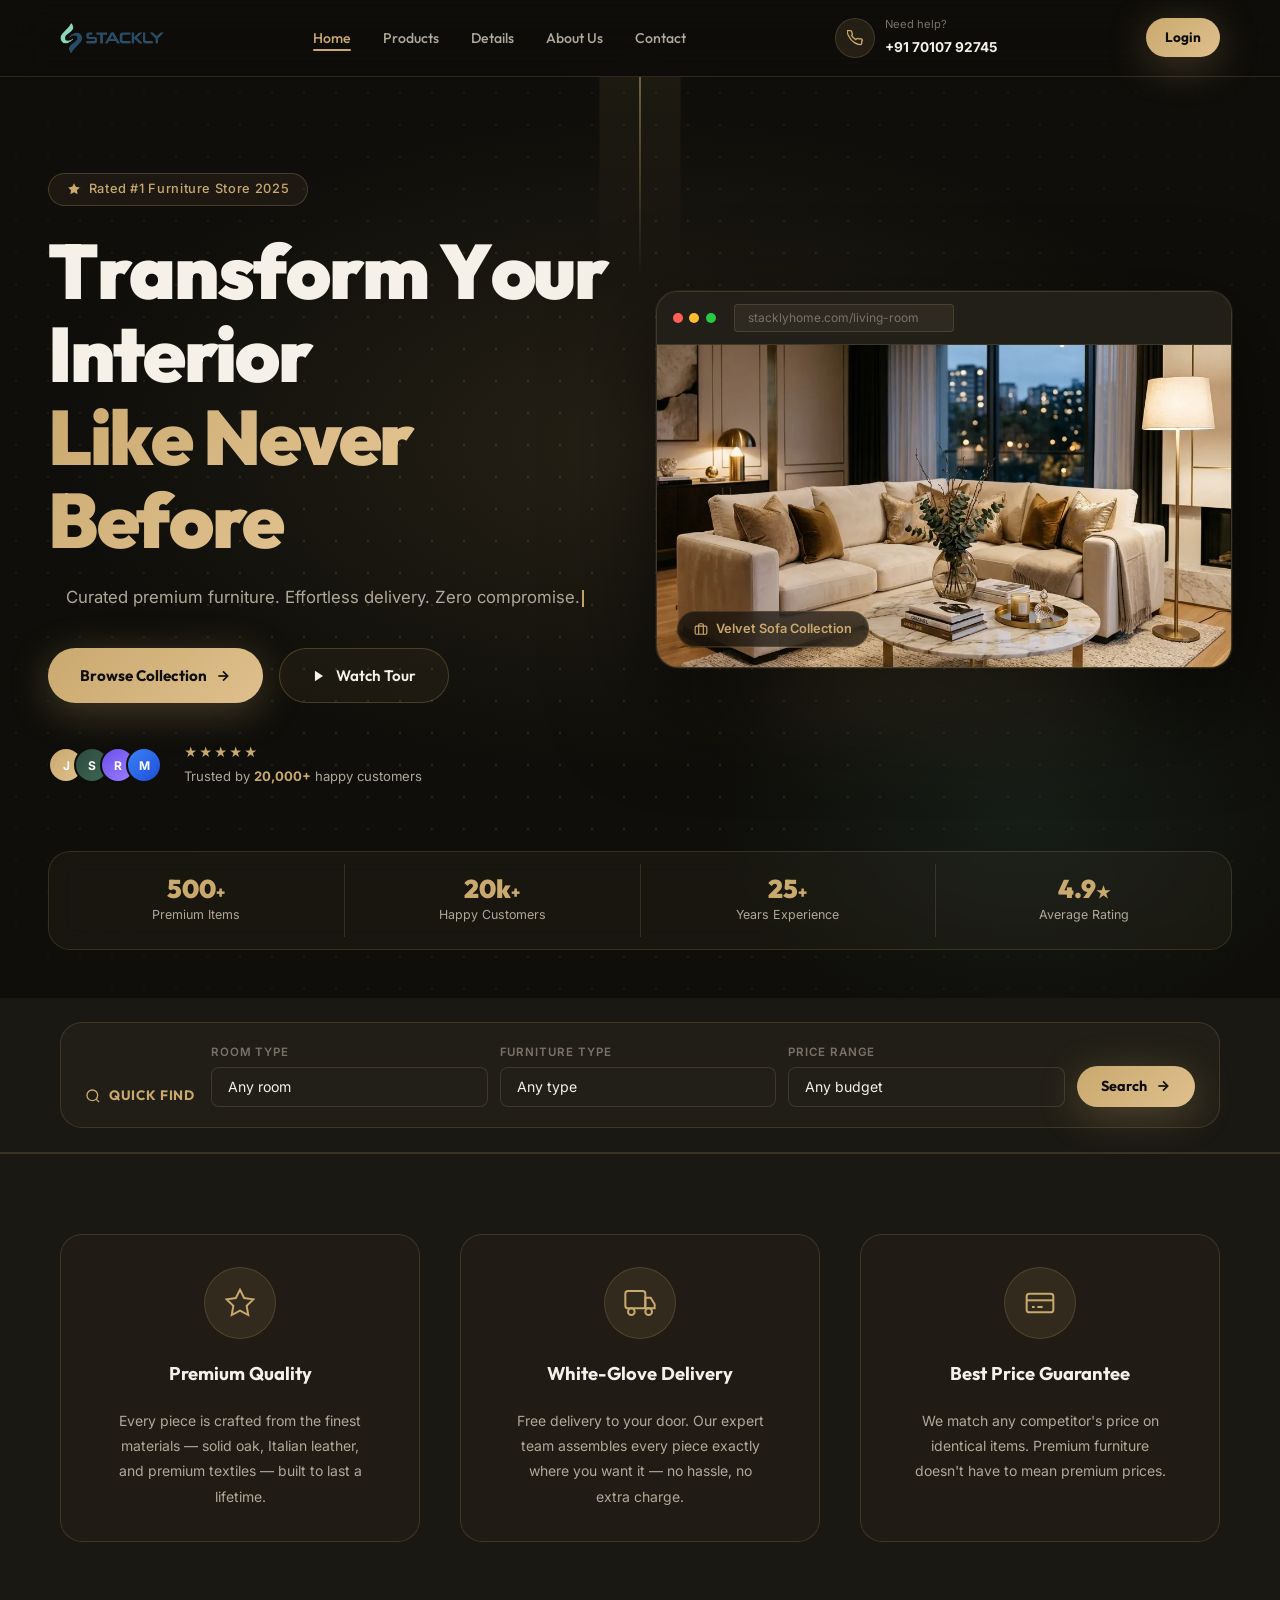
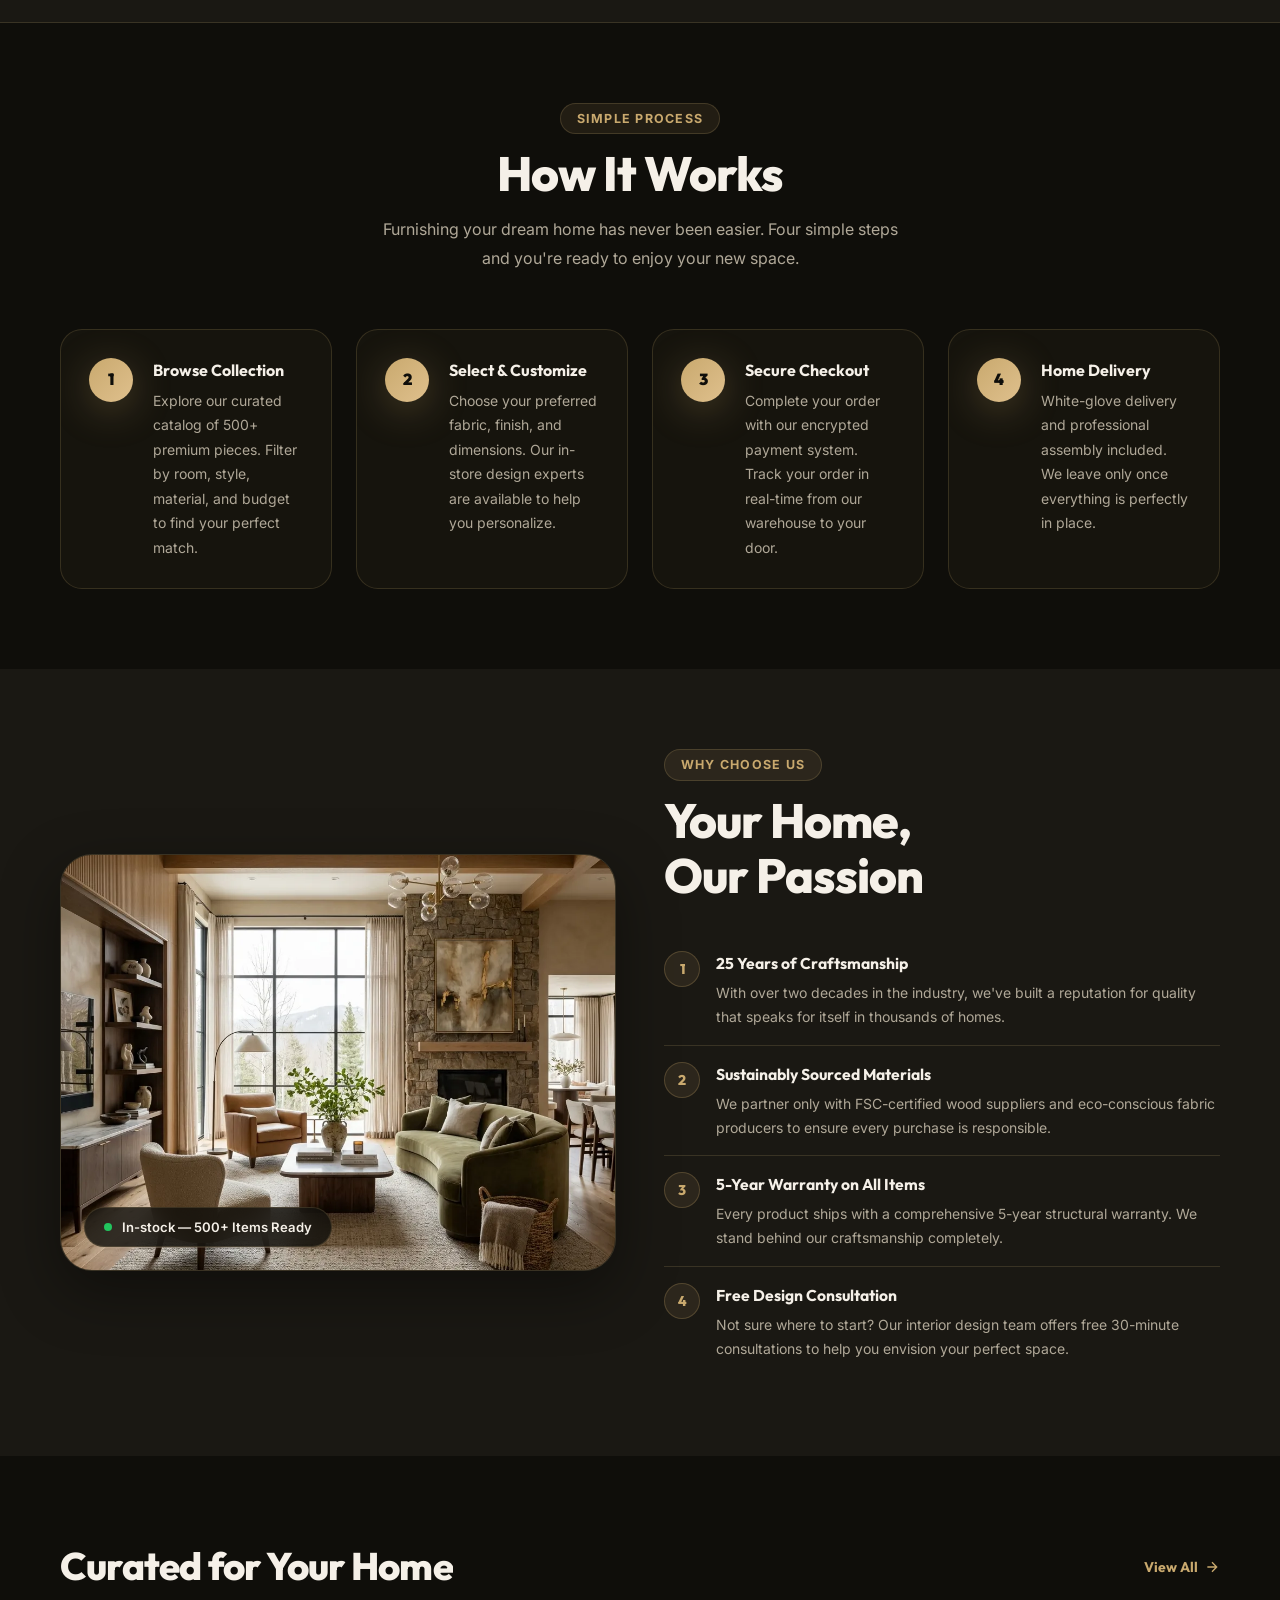
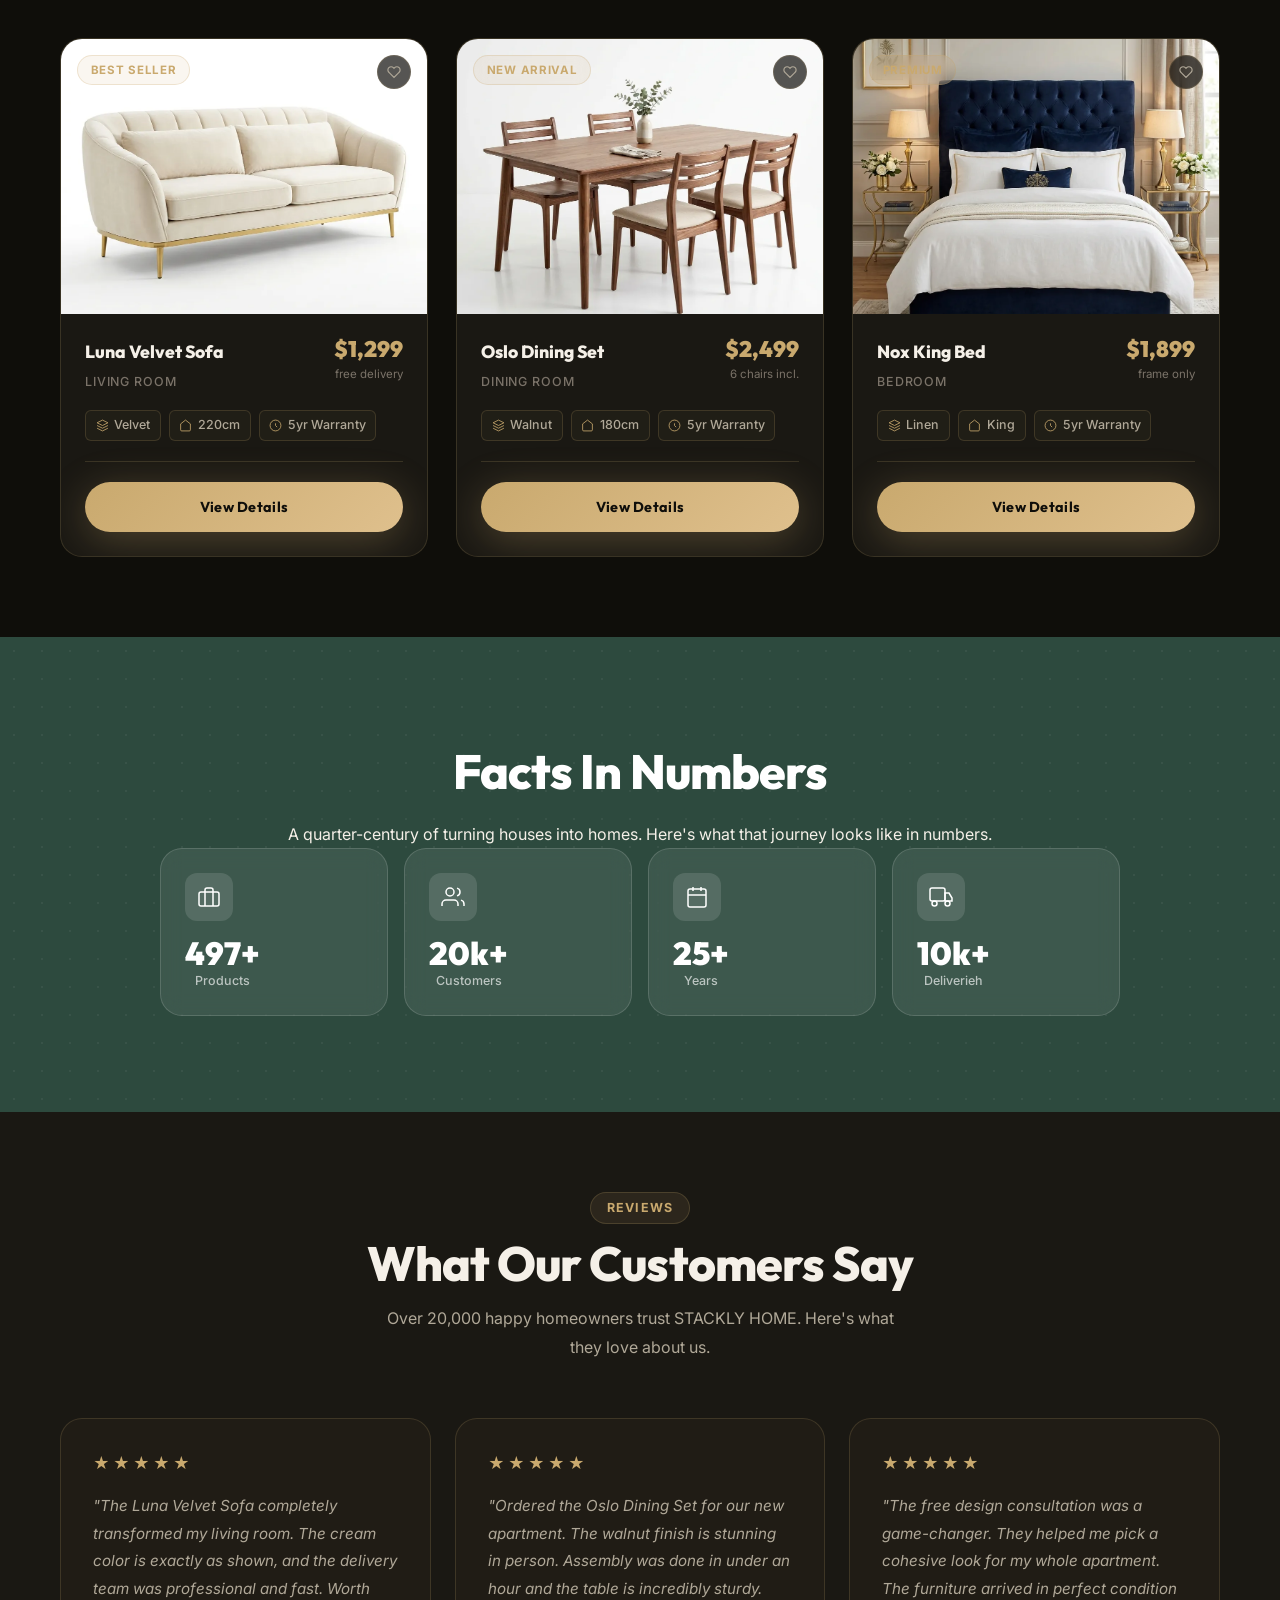
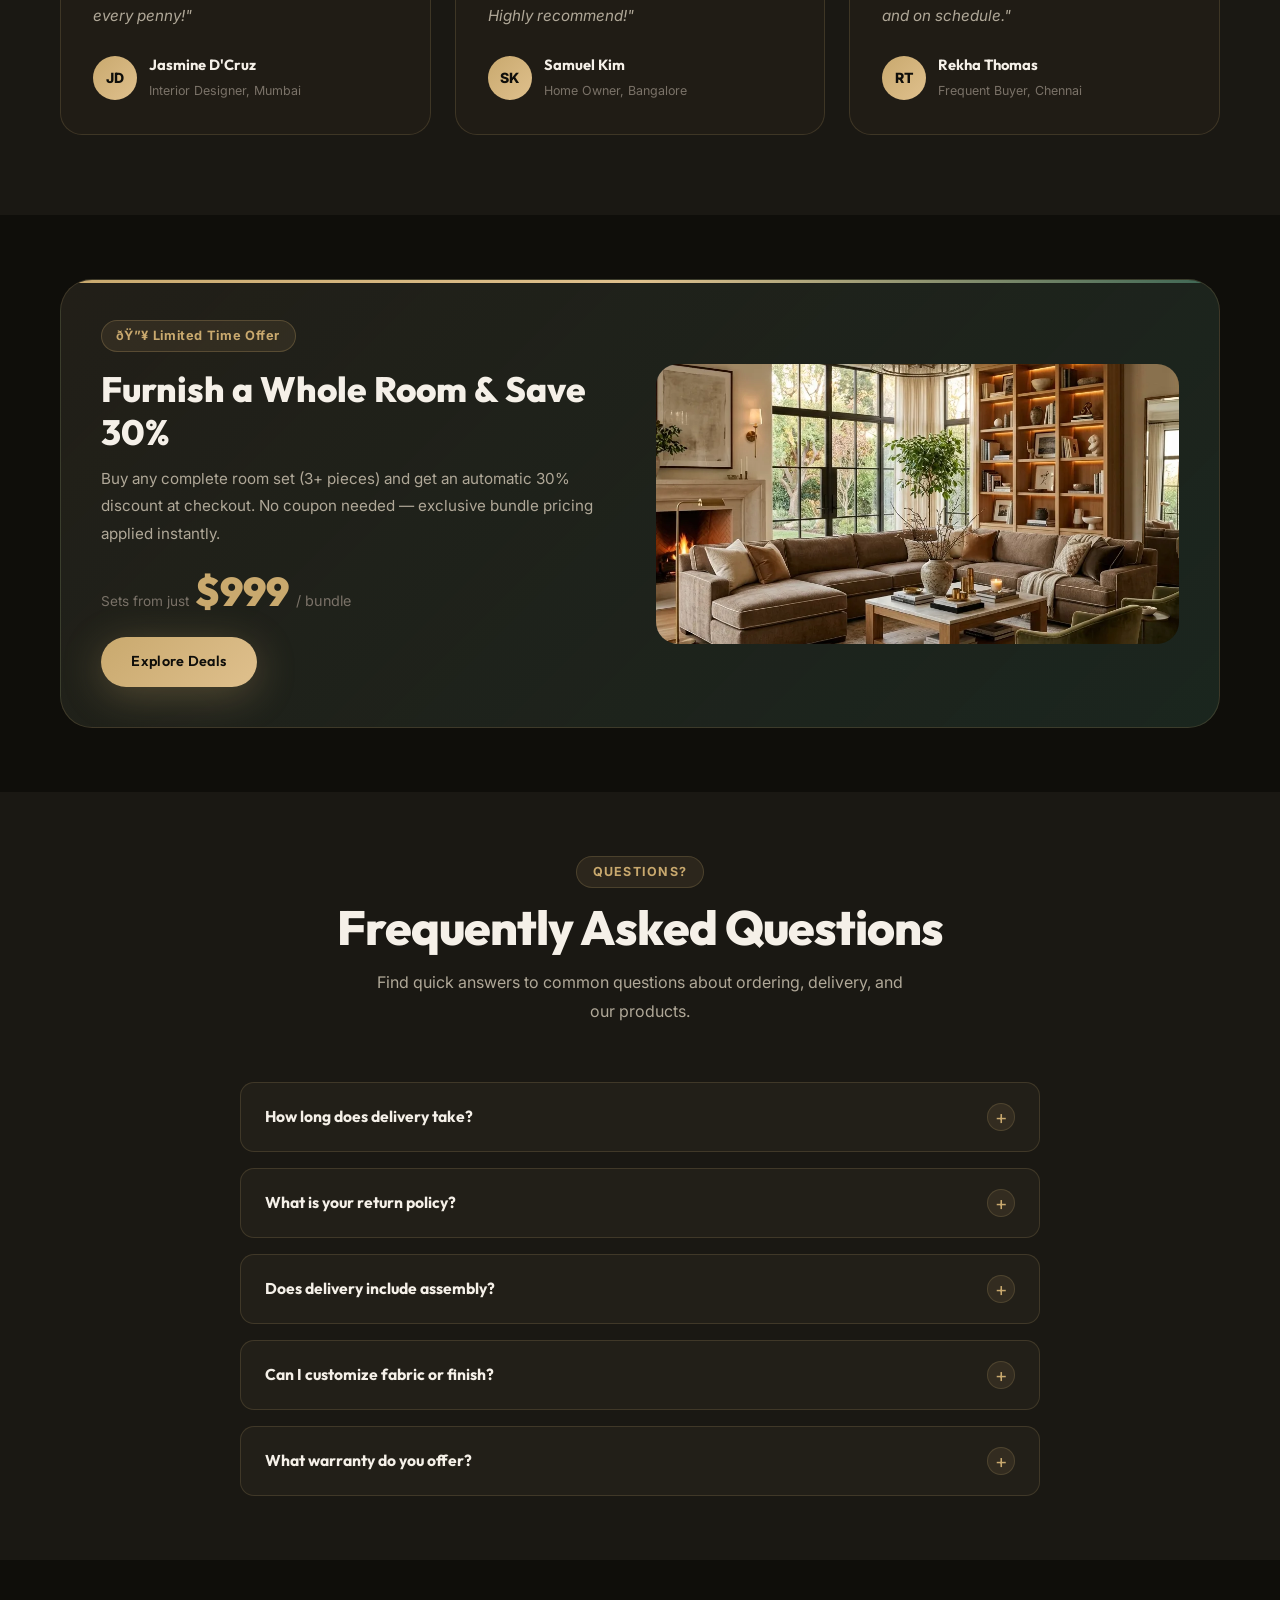
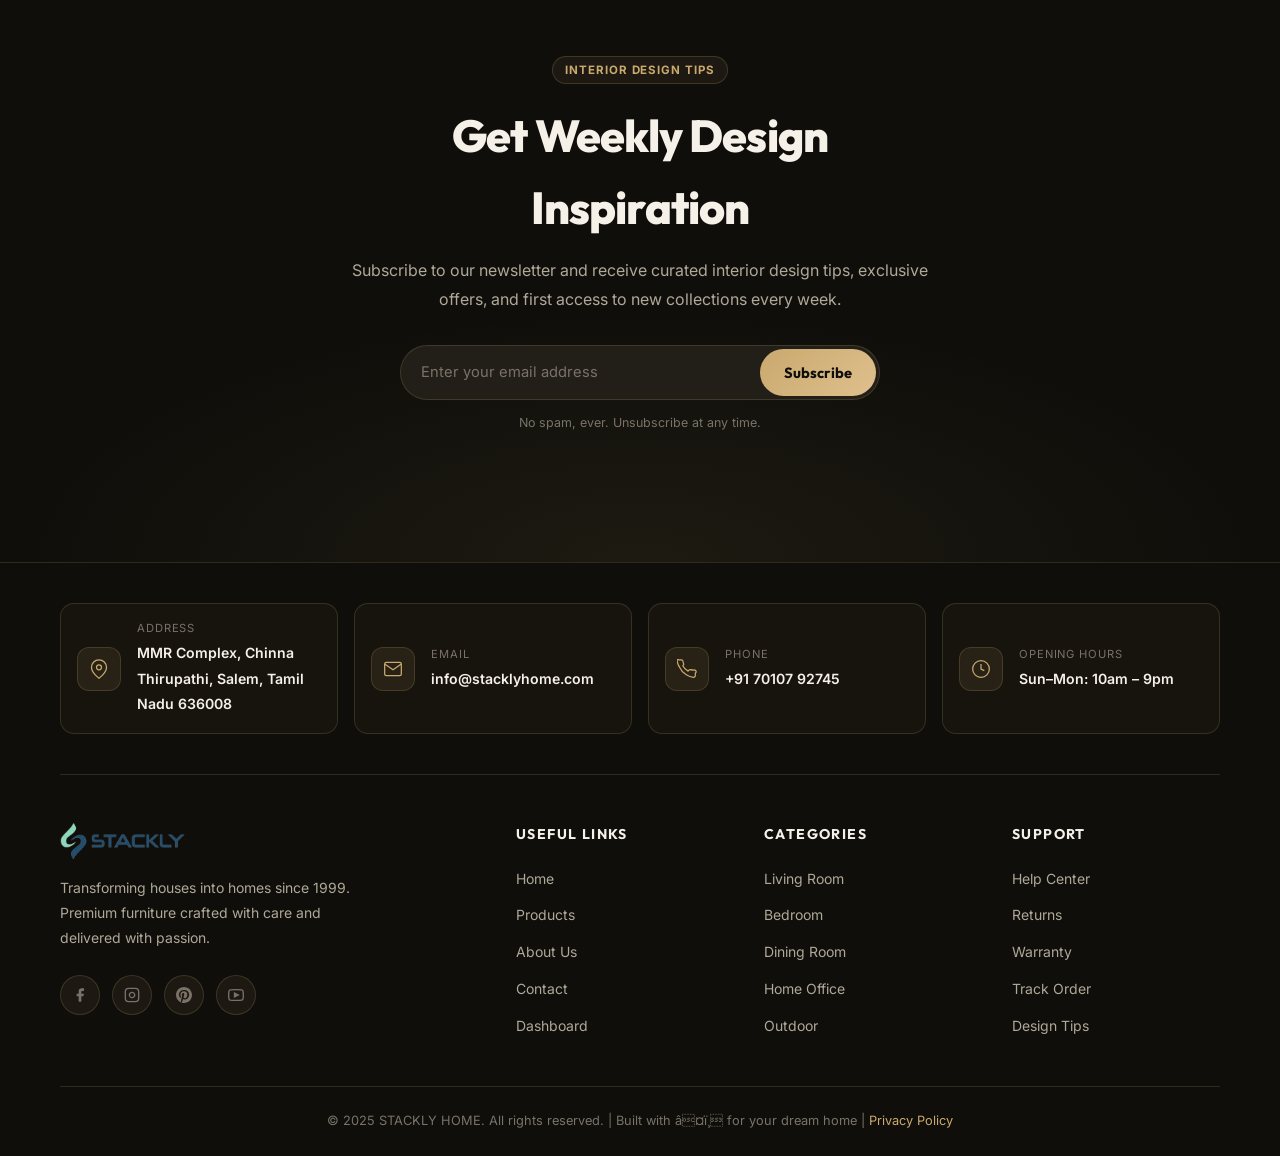
==== commit 5f68ab15: "hi" ====
--- a/index.html
+++ b/index.html
@@ -4,11 +4,14 @@
 <head>
   <meta charset="UTF-8" />
   <meta name="viewport" content="width=device-width, initial-scale=1.0" />
-  <meta name="description" content="STACKLY HOME — Transform Your Space Like Never Before. Premium furniture store with curated collections for living room, bedroom, dining & more." />
-  <meta name="keywords" content="STACKLY HOME, premium furniture, luxury sofa, bedroom furniture, dining table, home decor" />
-  <title>STACKLY HOME — Transform Your Space Like Never Before</title>
+  <meta name="description"
+    content="STACKLY HOME — Transform Your Space Like Never Before. Premium furniture store with curated collections for living room, bedroom, dining & more." />
+  <meta name="keywords"
+    content="STACKLY HOME, premium furniture, luxury sofa, bedroom furniture, dining table, home decor" />
+  <title>STACKLY HOME — Transform Your Interior Like Never Before</title>
   <link rel="stylesheet" href="css/style.css" />
-  <link rel="icon" href="data:image/svg+xml,<svg xmlns='http://www.w3.org/2000/svg' viewBox='0 0 32 32'><rect width='32' height='32' rx='8' fill='%23C9A96E'/><text y='22' x='4' font-size='20'>🪑</text></svg>" />
+  <link rel="icon"
+    href="data:image/svg+xml,<svg xmlns='http://www.w3.org/2000/svg' viewBox='0 0 32 32'><rect width='32' height='32' rx='8' fill='%23C9A96E'/><text y='22' x='4' font-size='20'>🪑</text></svg>" />
 </head>
 
 <body>
@@ -16,7 +19,7 @@
   <!-- PAGE LOADER -->
   <div id="page-loader">
     <div class="loader-logo">
-      <img src="images/logo-stackly.png" alt="STACKLY HOME Logo" style="height:40px;width:auto;" />
+      <img src="images/logo-stackly.webp" alt="STACKLY HOME Logo" style="height:40px;width:auto;" />
     </div>
     <div class="loader-bar"></div>
     <span class="loader-text">Loading Experience</span>
@@ -26,7 +29,7 @@
   <nav class="navbar" role="navigation" aria-label="Main navigation">
     <div class="nav-inner container">
       <a href="index.html" class="nav-logo" aria-label="STACKLY HOME">
-        <img src="images/logo-stackly.png" alt="STACKLY HOME" style="height:30px;width:auto;" />
+        <img src="images/logo-stackly.webp" alt="STACKLY HOME" style="height:30px;width:auto;" />
       </a>
       <ul class="nav-menu" role="list">
         <li><a href="index.html" class="active">Home</a></li>
@@ -37,7 +40,10 @@
       </ul>
       <div class="nav-phone" aria-label="Phone contact">
         <div class="nav-phone-icon">
-          <svg viewBox="0 0 24 24" aria-hidden="true"><path d="M22 16.92v3a2 2 0 01-2.18 2 19.79 19.79 0 01-8.63-3.07A19.5 19.5 0 013.07 9.81a19.79 19.79 0 01-3.07-8.67A2 2 0 012.18 1h3a2 2 0 012 1.72c.127.96.361 1.903.7 2.81a2 2 0 01-.45 2.11L6.91 8.15a16 16 0 006.36 6.36l1.27-1.27a2 2 0 012.11-.45c.907.339 1.85.573 2.81.7A2 2 0 0122 16.92z"/></svg>
+          <svg viewBox="0 0 24 24" aria-hidden="true">
+            <path
+              d="M22 16.92v3a2 2 0 01-2.18 2 19.79 19.79 0 01-8.63-3.07A19.5 19.5 0 013.07 9.81a19.79 19.79 0 01-3.07-8.67A2 2 0 012.18 1h3a2 2 0 012 1.72c.127.96.361 1.903.7 2.81a2 2 0 01-.45 2.11L6.91 8.15a16 16 0 006.36 6.36l1.27-1.27a2 2 0 012.11-.45c.907.339 1.85.573 2.81.7A2 2 0 0122 16.92z" />
+          </svg>
         </div>
         <div class="nav-phone-text">
           <span>Need help?</span>
@@ -58,7 +64,7 @@
     <div class="mobile-menu-inner">
       <div class="mobile-menu-header">
         <a href="index.html" class="nav-logo">
-          <img src="images/logo-stackly.png" alt="STACKLY HOME" style="height:28px;width:auto;" />
+          <img src="images/logo-stackly.webp" alt="STACKLY HOME" style="height:28px;width:auto;" />
         </a>
         <button class="mobile-menu-close" aria-label="Close menu">&times;</button>
       </div>
@@ -72,7 +78,10 @@
       <div class="mobile-login-wrap" style="margin:1rem 0;"></div>
       <div class="mobile-phone">
         <div class="nav-phone-icon">
-          <svg viewBox="0 0 24 24" aria-hidden="true" width="16" height="16"><path d="M22 16.92v3a2 2 0 01-2.18 2 19.79 19.79 0 01-8.63-3.07A19.5 19.5 0 013.07 9.81a19.79 19.79 0 01-3.07-8.67A2 2 0 012.18 1h3a2 2 0 012 1.72c.127.96.361 1.903.7 2.81a2 2 0 01-.45 2.11L6.91 8.15a16 16 0 006.36 6.36l1.27-1.27a2 2 0 012.11-.45c.907.339 1.85.573 2.81.7A2 2 0 0122 16.92z"/></svg>
+          <svg viewBox="0 0 24 24" aria-hidden="true" width="16" height="16">
+            <path
+              d="M22 16.92v3a2 2 0 01-2.18 2 19.79 19.79 0 01-8.63-3.07A19.5 19.5 0 013.07 9.81a19.79 19.79 0 01-3.07-8.67A2 2 0 012.18 1h3a2 2 0 012 1.72c.127.96.361 1.903.7 2.81a2 2 0 01-.45 2.11L6.91 8.15a16 16 0 006.36 6.36l1.27-1.27a2 2 0 012.11-.45c.907.339 1.85.573 2.81.7A2 2 0 0122 16.92z" />
+          </svg>
         </div>
         <div class="nav-phone-text">
           <span>Need help?</span>
@@ -88,16 +97,22 @@
       <div class="ace-hero-grid" aria-hidden="true"></div>
       <div class="ace-hero-radial" aria-hidden="true"></div>
       <div class="ace-hero-radial2" aria-hidden="true"></div>
-      <div class="ace-hero-beam" aria-hidden="true"><div class="ace-hero-beam-inner"></div></div>
+      <div class="ace-hero-beam" aria-hidden="true">
+        <div class="ace-hero-beam-inner"></div>
+      </div>
 
       <!-- Main content -->
       <div class="ace-hero-content" data-anim="fade-up">
         <div class="ace-hero-badge">
-          <svg viewBox="0 0 24 24" aria-hidden="true"><polygon points="12 2 15.09 8.26 22 9.27 17 14.14 18.18 21.02 12 17.77 5.82 21.02 7 14.14 2 9.27 8.91 8.26 12 2"/></svg>
+          <svg viewBox="0 0 24 24" aria-hidden="true">
+            <polygon
+              points="12 2 15.09 8.26 22 9.27 17 14.14 18.18 21.02 12 17.77 5.82 21.02 7 14.14 2 9.27 8.91 8.26 12 2" />
+          </svg>
           Rated #1 Furniture Store 2025
         </div>
         <h1 class="ace-hero-h1">
-          <span class="ace-hero-h1-line">Transform Your Space</span>
+          <span class="ace-hero-h1-line">Transform Your </span>
+          <span class="ace-hero-h1-line">Interior</span>
           <span class="ace-hero-h1-gradient">Like Never Before</span>
         </h1>
         <p class="ace-hero-sub">
@@ -107,10 +122,15 @@
         <div class="ace-hero-ctas">
           <a href="products.html" class="ace-hero-btn-primary" id="hero-browse-btn">
             Browse Collection
-            <svg viewBox="0 0 24 24" fill="none" stroke="currentColor" stroke-width="2.5" aria-hidden="true"><line x1="5" y1="12" x2="19" y2="12"/><polyline points="12 5 19 12 12 19"/></svg>
+            <svg viewBox="0 0 24 24" fill="none" stroke="currentColor" stroke-width="2.5" aria-hidden="true">
+              <line x1="5" y1="12" x2="19" y2="12" />
+              <polyline points="12 5 19 12 12 19" />
+            </svg>
           </a>
           <a href="about.html" class="ace-hero-btn-ghost" id="hero-tour-btn">
-            <svg viewBox="0 0 24 24" fill="currentColor" aria-hidden="true" style="width:14px;height:14px"><polygon points="5 3 19 12 5 21 5 3"/></svg>
+            <svg viewBox="0 0 24 24" fill="currentColor" aria-hidden="true" style="width:14px;height:14px">
+              <polygon points="5 3 19 12 5 21 5 3" />
+            </svg>
             Watch Tour
           </a>
         </div>
@@ -139,11 +159,14 @@
             <span class="ace-frame-url">stacklyhome.com/living-room</span>
           </div>
           <div class="ace-hero-frame-body">
-            <img src="images/hero_living_room.png"
-              alt="Premium living room with luxury velvet sofa and marble coffee table"
-              loading="eager" width="900" height="506" />
+            <img src="images/hero_living_room.webp"
+              alt="Premium living room with luxury velvet sofa and marble coffee table" loading="eager" width="900"
+              height="506" />
             <div class="ace-hero-img-label">
-              <svg viewBox="0 0 24 24" aria-hidden="true"><path d="M20 7H4a2 2 0 00-2 2v10a2 2 0 002 2h16a2 2 0 002-2V9a2 2 0 00-2-2z"/><path d="M16 21V5a2 2 0 00-2-2h-4a2 2 0 00-2 2v16"/></svg>
+              <svg viewBox="0 0 24 24" aria-hidden="true">
+                <path d="M20 7H4a2 2 0 00-2 2v10a2 2 0 002 2h16a2 2 0 002-2V9a2 2 0 00-2-2z" />
+                <path d="M16 21V5a2 2 0 00-2-2h-4a2 2 0 00-2 2v16" />
+              </svg>
               Velvet Sofa Collection
             </div>
           </div>
@@ -180,7 +203,10 @@
       <div class="container">
         <div class="qb-inner">
           <div class="qb-title">
-            <svg viewBox="0 0 24 24" aria-hidden="true"><circle cx="11" cy="11" r="8"/><line x1="21" y1="21" x2="16.65" y2="16.65"/></svg>
+            <svg viewBox="0 0 24 24" aria-hidden="true">
+              <circle cx="11" cy="11" r="8" />
+              <line x1="21" y1="21" x2="16.65" y2="16.65" />
+            </svg>
             Quick Find
           </div>
           <form class="qb-form" id="qb-form" action="products.html" method="GET">
@@ -219,7 +245,10 @@
             </div>
             <button type="submit" class="qb-submit" id="qb-submit-btn">
               Search
-              <svg viewBox="0 0 24 24" aria-hidden="true"><line x1="5" y1="12" x2="19" y2="12"/><polyline points="12 5 19 12 12 19"/></svg>
+              <svg viewBox="0 0 24 24" aria-hidden="true">
+                <line x1="5" y1="12" x2="19" y2="12" />
+                <polyline points="12 5 19 12 12 19" />
+              </svg>
             </button>
           </form>
         </div>
@@ -232,24 +261,39 @@
         <div class="features-grid">
           <div class="feature-item" data-anim="fade-up" data-delay="100">
             <div class="feature-icon" aria-hidden="true">
-              <svg viewBox="0 0 24 24"><path d="M12 2l3.09 6.26L22 9.27l-5 4.87 1.18 6.88L12 17.77l-6.18 3.25L7 14.14 2 9.27l6.91-1.01L12 2z"/></svg>
+              <svg viewBox="0 0 24 24">
+                <path
+                  d="M12 2l3.09 6.26L22 9.27l-5 4.87 1.18 6.88L12 17.77l-6.18 3.25L7 14.14 2 9.27l6.91-1.01L12 2z" />
+              </svg>
             </div>
             <h3>Premium Quality</h3>
-            <p>Every piece is crafted from the finest materials — solid oak, Italian leather, and premium textiles — built to last a lifetime.</p>
+            <p>Every piece is crafted from the finest materials — solid oak, Italian leather, and premium textiles —
+              built to last a lifetime.</p>
           </div>
           <div class="feature-item" data-anim="fade-up" data-delay="250">
             <div class="feature-icon" aria-hidden="true">
-              <svg viewBox="0 0 24 24"><rect x="1" y="3" width="15" height="13" rx="2"/><path d="M16 8h4l3 5v3h-7V8z"/><circle cx="5.5" cy="18.5" r="2.5"/><circle cx="18.5" cy="18.5" r="2.5"/></svg>
+              <svg viewBox="0 0 24 24">
+                <rect x="1" y="3" width="15" height="13" rx="2" />
+                <path d="M16 8h4l3 5v3h-7V8z" />
+                <circle cx="5.5" cy="18.5" r="2.5" />
+                <circle cx="18.5" cy="18.5" r="2.5" />
+              </svg>
             </div>
             <h3>White-Glove Delivery</h3>
-            <p>Free delivery to your door. Our expert team assembles every piece exactly where you want it — no hassle, no extra charge.</p>
+            <p>Free delivery to your door. Our expert team assembles every piece exactly where you want it — no hassle,
+              no extra charge.</p>
           </div>
           <div class="feature-item" data-anim="fade-up" data-delay="400">
             <div class="feature-icon" aria-hidden="true">
-              <svg viewBox="0 0 24 24"><rect x="2" y="5" width="20" height="14" rx="2"/><path d="M2 10h20"/><path d="M6 15h2M10 15h4"/></svg>
+              <svg viewBox="0 0 24 24">
+                <rect x="2" y="5" width="20" height="14" rx="2" />
+                <path d="M2 10h20" />
+                <path d="M6 15h2M10 15h4" />
+              </svg>
             </div>
             <h3>Best Price Guarantee</h3>
-            <p>We match any competitor's price on identical items. Premium furniture doesn't have to mean premium prices.</p>
+            <p>We match any competitor's price on identical items. Premium furniture doesn't have to mean premium
+              prices.</p>
           </div>
         </div>
       </div>
@@ -261,35 +305,40 @@
         <div class="section-title" data-anim="fade-up">
           <span class="tag">Simple Process</span>
           <h2>How It Works</h2>
-          <p>Furnishing your dream home has never been easier. Four simple steps and you're ready to enjoy your new space.</p>
+          <p>Furnishing your dream home has never been easier. Four simple steps and you're ready to enjoy your new
+            space.</p>
         </div>
         <div class="steps-grid">
           <div class="step-card" data-anim="fade-up" data-delay="100">
             <div class="step-num">1</div>
             <div>
               <h4>Browse Collection</h4>
-              <p>Explore our curated catalog of 500+ premium pieces. Filter by room, style, material, and budget to find your perfect match.</p>
+              <p>Explore our curated catalog of 500+ premium pieces. Filter by room, style, material, and budget to find
+                your perfect match.</p>
             </div>
           </div>
           <div class="step-card" data-anim="fade-up" data-delay="200">
             <div class="step-num">2</div>
             <div>
               <h4>Select &amp; Customize</h4>
-              <p>Choose your preferred fabric, finish, and dimensions. Our in-store design experts are available to help you personalize.</p>
+              <p>Choose your preferred fabric, finish, and dimensions. Our in-store design experts are available to help
+                you personalize.</p>
             </div>
           </div>
           <div class="step-card" data-anim="fade-up" data-delay="300">
             <div class="step-num">3</div>
             <div>
               <h4>Secure Checkout</h4>
-              <p>Complete your order with our encrypted payment system. Track your order in real-time from our warehouse to your door.</p>
+              <p>Complete your order with our encrypted payment system. Track your order in real-time from our warehouse
+                to your door.</p>
             </div>
           </div>
           <div class="step-card" data-anim="fade-up" data-delay="400">
             <div class="step-num">4</div>
             <div>
               <h4>Home Delivery</h4>
-              <p>White-glove delivery and professional assembly included. We leave only once everything is perfectly in place.</p>
+              <p>White-glove delivery and professional assembly included. We leave only once everything is perfectly in
+                place.</p>
             </div>
           </div>
         </div>
@@ -302,7 +351,8 @@
         <div class="why-us-inner">
           <div class="why-us-img" data-anim="fade-right">
             <picture>
-              <img src="images/feature_interior.png" alt="Stunning modern interior living room with premium furniture" loading="lazy" />
+              <img src="images/feature_interior.webp" alt="Stunning modern interior living room with premium furniture"
+                loading="lazy" />
             </picture>
             <div class="why-us-label">
               <div class="dot"></div>
@@ -318,28 +368,32 @@
               <div class="step-number" aria-hidden="true">1</div>
               <div class="step-content">
                 <h4>25 Years of Craftsmanship</h4>
-                <p>With over two decades in the industry, we've built a reputation for quality that speaks for itself in thousands of homes.</p>
+                <p>With over two decades in the industry, we've built a reputation for quality that speaks for itself in
+                  thousands of homes.</p>
               </div>
             </div>
             <div class="step-item" data-anim="fade-left" data-delay="200">
               <div class="step-number" aria-hidden="true">2</div>
               <div class="step-content">
                 <h4>Sustainably Sourced Materials</h4>
-                <p>We partner only with FSC-certified wood suppliers and eco-conscious fabric producers to ensure every purchase is responsible.</p>
+                <p>We partner only with FSC-certified wood suppliers and eco-conscious fabric producers to ensure every
+                  purchase is responsible.</p>
               </div>
             </div>
             <div class="step-item" data-anim="fade-left" data-delay="300">
               <div class="step-number" aria-hidden="true">3</div>
               <div class="step-content">
                 <h4>5-Year Warranty on All Items</h4>
-                <p>Every product ships with a comprehensive 5-year structural warranty. We stand behind our craftsmanship completely.</p>
+                <p>Every product ships with a comprehensive 5-year structural warranty. We stand behind our
+                  craftsmanship completely.</p>
               </div>
             </div>
             <div class="step-item" data-anim="fade-left" data-delay="400">
               <div class="step-number" aria-hidden="true">4</div>
               <div class="step-content">
                 <h4>Free Design Consultation</h4>
-                <p>Not sure where to start? Our interior design team offers free 30-minute consultations to help you envision your perfect space.</p>
+                <p>Not sure where to start? Our interior design team offers free 30-minute consultations to help you
+                  envision your perfect space.</p>
               </div>
             </div>
           </div>
@@ -354,17 +408,22 @@
           <h2 data-anim="fade-right">Curated for Your Home</h2>
           <a href="products.html" class="view-all-link" id="fleet-view-all-link" data-anim="fade-left">
             View All
-            <svg viewBox="0 0 24 24" fill="none" stroke="currentColor" stroke-width="2" aria-hidden="true"><path d="M5 12h14M12 5l7 7-7 7"/></svg>
+            <svg viewBox="0 0 24 24" fill="none" stroke="currentColor" stroke-width="2" aria-hidden="true">
+              <path d="M5 12h14M12 5l7 7-7 7" />
+            </svg>
           </a>
         </div>
         <div class="cars-grid">
           <!-- Card 1 -->
           <article class="car-card" data-anim="fade-up" data-delay="100" data-type="living" data-price="1299">
             <div class="car-card-img">
-              <img src="images/product_sofa.png" alt="Cream Velvet Sofa with gold legs" loading="lazy" />
+              <img src="images/product_sofa.webp" alt="Cream Velvet Sofa with gold legs" loading="lazy" />
               <span class="card-badge">Best Seller</span>
               <button class="card-wishlist" aria-label="Add to wishlist">
-                <svg viewBox="0 0 24 24" fill="none" stroke="currentColor" stroke-width="2"><path d="M20.84 4.61a5.5 5.5 0 00-7.78 0L12 5.67l-1.06-1.06a5.5 5.5 0 00-7.78 7.78l1.06 1.06L12 21.23l7.78-7.78 1.06-1.06a5.5 5.5 0 000-7.78z"/></svg>
+                <svg viewBox="0 0 24 24" fill="none" stroke="currentColor" stroke-width="2">
+                  <path
+                    d="M20.84 4.61a5.5 5.5 0 00-7.78 0L12 5.67l-1.06-1.06a5.5 5.5 0 00-7.78 7.78l1.06 1.06L12 21.23l7.78-7.78 1.06-1.06a5.5 5.5 0 000-7.78z" />
+                </svg>
               </button>
             </div>
             <div class="car-card-body">
@@ -376,9 +435,16 @@
                 <div class="car-price"><span class="price">$1,299</span><span class="per">free delivery</span></div>
               </div>
               <div class="car-specs">
-                <div class="car-spec"><svg viewBox="0 0 24 24"><path d="M12 2L2 7l10 5 10-5-10-5zM2 17l10 5 10-5M2 12l10 5 10-5"/></svg>Velvet</div>
-                <div class="car-spec"><svg viewBox="0 0 24 24"><path d="M3 9l9-7 9 7v11a2 2 0 01-2 2H5a2 2 0 01-2-2z"/></svg>220cm</div>
-                <div class="car-spec"><svg viewBox="0 0 24 24"><circle cx="12" cy="12" r="10"/><path d="M12 8v4l3 3"/></svg>5yr Warranty</div>
+                <div class="car-spec"><svg viewBox="0 0 24 24">
+                    <path d="M12 2L2 7l10 5 10-5-10-5zM2 17l10 5 10-5M2 12l10 5 10-5" />
+                  </svg>Velvet</div>
+                <div class="car-spec"><svg viewBox="0 0 24 24">
+                    <path d="M3 9l9-7 9 7v11a2 2 0 01-2 2H5a2 2 0 01-2-2z" />
+                  </svg>220cm</div>
+                <div class="car-spec"><svg viewBox="0 0 24 24">
+                    <circle cx="12" cy="12" r="10" />
+                    <path d="M12 8v4l3 3" />
+                  </svg>5yr Warranty</div>
               </div>
               <a href="details.html?item=luna-velvet-sofa" class="btn btn-card" id="card1-details-btn">View Details</a>
             </div>
@@ -387,10 +453,13 @@
           <!-- Card 2 -->
           <article class="car-card" data-anim="fade-up" data-delay="250" data-type="dining" data-price="2499">
             <div class="car-card-img">
-              <img src="images/product_dining.png" alt="Premium walnut dining table with chairs" loading="lazy" />
+              <img src="images/product_dining.webp" alt="Premium walnut dining table with chairs" loading="lazy" />
               <span class="card-badge">New Arrival</span>
               <button class="card-wishlist" aria-label="Add to wishlist">
-                <svg viewBox="0 0 24 24" fill="none" stroke="currentColor" stroke-width="2"><path d="M20.84 4.61a5.5 5.5 0 00-7.78 0L12 5.67l-1.06-1.06a5.5 5.5 0 00-7.78 7.78l1.06 1.06L12 21.23l7.78-7.78 1.06-1.06a5.5 5.5 0 000-7.78z"/></svg>
+                <svg viewBox="0 0 24 24" fill="none" stroke="currentColor" stroke-width="2">
+                  <path
+                    d="M20.84 4.61a5.5 5.5 0 00-7.78 0L12 5.67l-1.06-1.06a5.5 5.5 0 00-7.78 7.78l1.06 1.06L12 21.23l7.78-7.78 1.06-1.06a5.5 5.5 0 000-7.78z" />
+                </svg>
               </button>
             </div>
             <div class="car-card-body">
@@ -402,9 +471,16 @@
                 <div class="car-price"><span class="price">$2,499</span><span class="per">6 chairs incl.</span></div>
               </div>
               <div class="car-specs">
-                <div class="car-spec"><svg viewBox="0 0 24 24"><path d="M12 2L2 7l10 5 10-5-10-5zM2 17l10 5 10-5M2 12l10 5 10-5"/></svg>Walnut</div>
-                <div class="car-spec"><svg viewBox="0 0 24 24"><path d="M3 9l9-7 9 7v11a2 2 0 01-2 2H5a2 2 0 01-2-2z"/></svg>180cm</div>
-                <div class="car-spec"><svg viewBox="0 0 24 24"><circle cx="12" cy="12" r="10"/><path d="M12 8v4l3 3"/></svg>5yr Warranty</div>
+                <div class="car-spec"><svg viewBox="0 0 24 24">
+                    <path d="M12 2L2 7l10 5 10-5-10-5zM2 17l10 5 10-5M2 12l10 5 10-5" />
+                  </svg>Walnut</div>
+                <div class="car-spec"><svg viewBox="0 0 24 24">
+                    <path d="M3 9l9-7 9 7v11a2 2 0 01-2 2H5a2 2 0 01-2-2z" />
+                  </svg>180cm</div>
+                <div class="car-spec"><svg viewBox="0 0 24 24">
+                    <circle cx="12" cy="12" r="10" />
+                    <path d="M12 8v4l3 3" />
+                  </svg>5yr Warranty</div>
               </div>
               <a href="details.html?item=oslo-dining-set" class="btn btn-card" id="card2-details-btn">View Details</a>
             </div>
@@ -413,10 +489,13 @@
           <!-- Card 3 -->
           <article class="car-card" data-anim="fade-up" data-delay="400" data-type="bedroom" data-price="1899">
             <div class="car-card-img">
-              <img src="images/product_bed.png" alt="Navy blue upholstered king-size bed" loading="lazy" />
+              <img src="images/product_bed.webp" alt="Navy blue upholstered king-size bed" loading="lazy" />
               <span class="card-badge">Premium</span>
               <button class="card-wishlist" aria-label="Add to wishlist">
-                <svg viewBox="0 0 24 24" fill="none" stroke="currentColor" stroke-width="2"><path d="M20.84 4.61a5.5 5.5 0 00-7.78 0L12 5.67l-1.06-1.06a5.5 5.5 0 00-7.78 7.78l1.06 1.06L12 21.23l7.78-7.78 1.06-1.06a5.5 5.5 0 000-7.78z"/></svg>
+                <svg viewBox="0 0 24 24" fill="none" stroke="currentColor" stroke-width="2">
+                  <path
+                    d="M20.84 4.61a5.5 5.5 0 00-7.78 0L12 5.67l-1.06-1.06a5.5 5.5 0 00-7.78 7.78l1.06 1.06L12 21.23l7.78-7.78 1.06-1.06a5.5 5.5 0 000-7.78z" />
+                </svg>
               </button>
             </div>
             <div class="car-card-body">
@@ -428,9 +507,16 @@
                 <div class="car-price"><span class="price">$1,899</span><span class="per">frame only</span></div>
               </div>
               <div class="car-specs">
-                <div class="car-spec"><svg viewBox="0 0 24 24"><path d="M12 2L2 7l10 5 10-5-10-5zM2 17l10 5 10-5M2 12l10 5 10-5"/></svg>Linen</div>
-                <div class="car-spec"><svg viewBox="0 0 24 24"><path d="M3 9l9-7 9 7v11a2 2 0 01-2 2H5a2 2 0 01-2-2z"/></svg>King</div>
-                <div class="car-spec"><svg viewBox="0 0 24 24"><circle cx="12" cy="12" r="10"/><path d="M12 8v4l3 3"/></svg>5yr Warranty</div>
+                <div class="car-spec"><svg viewBox="0 0 24 24">
+                    <path d="M12 2L2 7l10 5 10-5-10-5zM2 17l10 5 10-5M2 12l10 5 10-5" />
+                  </svg>Linen</div>
+                <div class="car-spec"><svg viewBox="0 0 24 24">
+                    <path d="M3 9l9-7 9 7v11a2 2 0 01-2 2H5a2 2 0 01-2-2z" />
+                  </svg>King</div>
+                <div class="car-spec"><svg viewBox="0 0 24 24">
+                    <circle cx="12" cy="12" r="10" />
+                    <path d="M12 8v4l3 3" />
+                  </svg>5yr Warranty</div>
               </div>
               <a href="details.html?item=nox-king-bed" class="btn btn-card" id="card3-details-btn">View Details</a>
             </div>
@@ -443,11 +529,15 @@
     <section class="facts-section" aria-label="Facts in numbers">
       <div class="container">
         <h2 data-anim="fade-up">Facts In Numbers</h2>
-        <p data-anim="fade-up" data-delay="100">A quarter-century of turning houses into homes. Here's what that journey looks like in numbers.</p>
+        <p data-anim="fade-up" data-delay="100">A quarter-century of turning houses into homes. Here's what that journey
+          looks like in numbers.</p>
         <div class="facts-grid">
           <div class="fact-card" data-anim="fade-up" data-delay="100">
             <div class="fact-icon" aria-hidden="true">
-              <svg viewBox="0 0 24 24"><path d="M20 7H4a2 2 0 00-2 2v10a2 2 0 002 2h16a2 2 0 002-2V9a2 2 0 00-2-2z"/><path d="M16 21V5a2 2 0 00-2-2h-4a2 2 0 00-2 2v16"/></svg>
+              <svg viewBox="0 0 24 24">
+                <path d="M20 7H4a2 2 0 00-2 2v10a2 2 0 002 2h16a2 2 0 002-2V9a2 2 0 00-2-2z" />
+                <path d="M16 21V5a2 2 0 00-2-2h-4a2 2 0 00-2 2v16" />
+              </svg>
             </div>
             <div>
               <div class="fact-number" data-target="500" data-suffix="+">0+</div>
@@ -456,7 +546,11 @@
           </div>
           <div class="fact-card" data-anim="fade-up" data-delay="200">
             <div class="fact-icon" aria-hidden="true">
-              <svg viewBox="0 0 24 24"><path d="M17 21v-2a4 4 0 00-4-4H5a4 4 0 00-4 4v2"/><circle cx="9" cy="7" r="4"/><path d="M23 21v-2a4 4 0 00-3-3.87M16 3.13a4 4 0 010 7.75"/></svg>
+              <svg viewBox="0 0 24 24">
+                <path d="M17 21v-2a4 4 0 00-4-4H5a4 4 0 00-4 4v2" />
+                <circle cx="9" cy="7" r="4" />
+                <path d="M23 21v-2a4 4 0 00-3-3.87M16 3.13a4 4 0 010 7.75" />
+              </svg>
             </div>
             <div>
               <div class="fact-number" data-target="20" data-suffix="k+">0k+</div>
@@ -465,7 +559,12 @@
           </div>
           <div class="fact-card" data-anim="fade-up" data-delay="300">
             <div class="fact-icon" aria-hidden="true">
-              <svg viewBox="0 0 24 24"><rect x="3" y="4" width="18" height="18" rx="2"/><line x1="16" y1="2" x2="16" y2="6"/><line x1="8" y1="2" x2="8" y2="6"/><line x1="3" y1="10" x2="21" y2="10"/></svg>
+              <svg viewBox="0 0 24 24">
+                <rect x="3" y="4" width="18" height="18" rx="2" />
+                <line x1="16" y1="2" x2="16" y2="6" />
+                <line x1="8" y1="2" x2="8" y2="6" />
+                <line x1="3" y1="10" x2="21" y2="10" />
+              </svg>
             </div>
             <div>
               <div class="fact-number" data-target="25" data-suffix="+">0+</div>
@@ -474,7 +573,12 @@
           </div>
           <div class="fact-card" data-anim="fade-up" data-delay="400">
             <div class="fact-icon" aria-hidden="true">
-              <svg viewBox="0 0 24 24"><rect x="1" y="3" width="15" height="13" rx="2"/><path d="M16 8h4l3 5v3h-7V8z"/><circle cx="5.5" cy="18.5" r="2.5"/><circle cx="18.5" cy="18.5" r="2.5"/></svg>
+              <svg viewBox="0 0 24 24">
+                <rect x="1" y="3" width="15" height="13" rx="2" />
+                <path d="M16 8h4l3 5v3h-7V8z" />
+                <circle cx="5.5" cy="18.5" r="2.5" />
+                <circle cx="18.5" cy="18.5" r="2.5" />
+              </svg>
             </div>
             <div>
               <div class="fact-number" data-target="10" data-suffix="k+">0k+</div>
@@ -496,7 +600,8 @@
         <div class="testimonials-grid">
           <div class="testimonial-card" data-anim="fade-up" data-delay="100">
             <div class="review-stars" aria-label="5 stars">★★★★★</div>
-            <p class="testimonial-text">"The Luna Velvet Sofa completely transformed my living room. The cream color is exactly as shown, and the delivery team was professional and fast. Worth every penny!"</p>
+            <p class="testimonial-text">"The Luna Velvet Sofa completely transformed my living room. The cream color is
+              exactly as shown, and the delivery team was professional and fast. Worth every penny!"</p>
             <div class="testimonial-author">
               <div class="author-avatar" aria-hidden="true">JD</div>
               <div class="author-info">
@@ -507,7 +612,9 @@
           </div>
           <div class="testimonial-card" data-anim="fade-up" data-delay="250">
             <div class="review-stars" aria-label="5 stars">★★★★★</div>
-            <p class="testimonial-text">"Ordered the Oslo Dining Set for our new apartment. The walnut finish is stunning in person. Assembly was done in under an hour and the table is incredibly sturdy. Highly recommend!"</p>
+            <p class="testimonial-text">"Ordered the Oslo Dining Set for our new apartment. The walnut finish is
+              stunning in person. Assembly was done in under an hour and the table is incredibly sturdy. Highly
+              recommend!"</p>
             <div class="testimonial-author">
               <div class="author-avatar" aria-hidden="true">SK</div>
               <div class="author-info">
@@ -518,7 +625,8 @@
           </div>
           <div class="testimonial-card" data-anim="fade-up" data-delay="400">
             <div class="review-stars" aria-label="5 stars">★★★★★</div>
-            <p class="testimonial-text">"The free design consultation was a game-changer. They helped me pick a cohesive look for my whole apartment. The furniture arrived in perfect condition and on schedule."</p>
+            <p class="testimonial-text">"The free design consultation was a game-changer. They helped me pick a cohesive
+              look for my whole apartment. The furniture arrived in perfect condition and on schedule."</p>
             <div class="testimonial-author">
               <div class="author-avatar" aria-hidden="true">RT</div>
               <div class="author-info">
@@ -538,7 +646,8 @@
           <div class="offer-content">
             <span class="offer-tag">ðŸ”¥ Limited Time Offer</span>
             <h2>Furnish a Whole Room &amp; Save 30%</h2>
-            <p>Buy any complete room set (3+ pieces) and get an automatic 30% discount at checkout. No coupon needed — exclusive bundle pricing applied instantly.</p>
+            <p>Buy any complete room set (3+ pieces) and get an automatic 30% discount at checkout. No coupon needed —
+              exclusive bundle pricing applied instantly.</p>
             <div class="offer-price">
               <span class="from">Sets from just</span>
               <span class="amount">$999</span>
@@ -547,7 +656,7 @@
             <a href="products.html" class="btn btn-gold" id="offer-cta-btn">Explore Deals</a>
           </div>
           <div class="offer-img-wrap" aria-hidden="true">
-            <img src="images/offer_room.png" alt="Complete living room furniture bundle" />
+            <img src="images/offer_room.webp" alt="Complete living room furniture bundle" />
           </div>
         </div>
       </div>
@@ -568,7 +677,8 @@
               <span class="faq-toggle">+</span>
             </div>
             <div class="faq-answer">
-              <p>Standard delivery takes 7–14 business days. Express delivery (3–5 days) is available for most items in select cities. You'll receive real-time tracking updates via SMS and email.</p>
+              <p>Standard delivery takes 7–14 business days. Express delivery (3–5 days) is available for most items in
+                select cities. You'll receive real-time tracking updates via SMS and email.</p>
             </div>
           </div>
           <div class="faq-item" data-anim="fade-up" data-delay="150">
@@ -577,7 +687,8 @@
               <span class="faq-toggle">+</span>
             </div>
             <div class="faq-answer">
-              <p>We offer a 30-day hassle-free return policy. If you're not completely satisfied, we'll pick up the item and issue a full refund or exchange — no questions asked.</p>
+              <p>We offer a 30-day hassle-free return policy. If you're not completely satisfied, we'll pick up the item
+                and issue a full refund or exchange — no questions asked.</p>
             </div>
           </div>
           <div class="faq-item" data-anim="fade-up" data-delay="200">
@@ -586,7 +697,8 @@
               <span class="faq-toggle">+</span>
             </div>
             <div class="faq-answer">
-              <p>Yes! Our white-glove delivery service includes professional in-home assembly at no extra cost. Our team will place furniture exactly where you want it and remove all packaging.</p>
+              <p>Yes! Our white-glove delivery service includes professional in-home assembly at no extra cost. Our team
+                will place furniture exactly where you want it and remove all packaging.</p>
             </div>
           </div>
           <div class="faq-item" data-anim="fade-up" data-delay="250">
@@ -595,7 +707,8 @@
               <span class="faq-toggle">+</span>
             </div>
             <div class="faq-answer">
-              <p>Absolutely! Most of our sofas, beds, and chairs are available in multiple fabric, color, and finish options. Visit our store or contact us for custom order options.</p>
+              <p>Absolutely! Most of our sofas, beds, and chairs are available in multiple fabric, color, and finish
+                options. Visit our store or contact us for custom order options.</p>
             </div>
           </div>
           <div class="faq-item" data-anim="fade-up" data-delay="300">
@@ -604,7 +717,8 @@
               <span class="faq-toggle">+</span>
             </div>
             <div class="faq-answer">
-              <p>All STACKLY HOME products come with a 5-year structural warranty and a 1-year warranty on upholstery and finishes. We also offer extended warranty plans for additional coverage.</p>
+              <p>All STACKLY HOME products come with a 5-year structural warranty and a 1-year warranty on upholstery
+                and finishes. We also offer extended warranty plans for additional coverage.</p>
             </div>
           </div>
         </div>
@@ -616,13 +730,16 @@
       <div class="cta-content" data-anim="fade-up">
         <span class="tag-chip" style="margin-bottom:1rem;display:inline-block;">Interior Design Tips</span>
         <h2>Get Weekly Design Inspiration</h2>
-        <p>Subscribe to our newsletter and receive curated interior design tips, exclusive offers, and first access to new collections every week.</p>
+        <p>Subscribe to our newsletter and receive curated interior design tips, exclusive offers, and first access to
+          new collections every week.</p>
         <div class="cta-search" role="search">
           <label for="cta-email-input" class="sr-only">Enter email address</label>
-          <input type="email" id="cta-email-input" placeholder="Enter your email address" aria-label="Email for newsletter" />
+          <input type="email" id="cta-email-input" placeholder="Enter your email address"
+            aria-label="Email for newsletter" />
           <button type="button" id="cta-search-btn">Subscribe</button>
         </div>
-        <p style="font-size:0.78rem;color:var(--gray-500);margin-top:0.75rem;">No spam, ever. Unsubscribe at any time.</p>
+        <p style="font-size:0.78rem;color:var(--gray-500);margin-top:0.75rem;">No spam, ever. Unsubscribe at any time.
+        </p>
       </div>
     </section>
   </main>
@@ -634,25 +751,39 @@
       <div class="footer-contacts">
         <div class="footer-contact-item" data-anim="fade-up" data-delay="100">
           <div class="footer-contact-icon">
-            <svg viewBox="0 0 24 24"><path d="M21 10c0 7-9 13-9 13s-9-6-9-13a9 9 0 0118 0z"/><circle cx="12" cy="10" r="3"/></svg>
+            <svg viewBox="0 0 24 24">
+              <path d="M21 10c0 7-9 13-9 13s-9-6-9-13a9 9 0 0118 0z" />
+              <circle cx="12" cy="10" r="3" />
+            </svg>
           </div>
           <div><small>Address</small><strong>MMR Complex, Chinna Thirupathi, Salem, Tamil Nadu 636008</strong></div>
         </div>
         <div class="footer-contact-item" data-anim="fade-up" data-delay="200">
           <div class="footer-contact-icon">
-            <svg viewBox="0 0 24 24"><path d="M4 4h16c1.1 0 2 .9 2 2v12c0 1.1-.9 2-2 2H4c-1.1 0-2-.9-2-2V6c0-1.1.9-2 2-2z"/><polyline points="22,6 12,13 2,6"/></svg>
-          </div>
-          <div><small>Email</small><strong><a href="mailto:info@stacklyhome.com" style="color:inherit;text-decoration:none;">info@stacklyhome.com</a></strong></div>
+            <svg viewBox="0 0 24 24">
+              <path d="M4 4h16c1.1 0 2 .9 2 2v12c0 1.1-.9 2-2 2H4c-1.1 0-2-.9-2-2V6c0-1.1.9-2 2-2z" />
+              <polyline points="22,6 12,13 2,6" />
+            </svg>
+          </div>
+          <div><small>Email</small><strong><a href="mailto:info@stacklyhome.com"
+                style="color:inherit;text-decoration:none;">info@stacklyhome.com</a></strong></div>
         </div>
         <div class="footer-contact-item" data-anim="fade-up" data-delay="300">
           <div class="footer-contact-icon">
-            <svg viewBox="0 0 24 24"><path d="M22 16.92v3a2 2 0 01-2.18 2 19.79 19.79 0 01-8.63-3.07A19.5 19.5 0 013.07 9.81a19.79 19.79 0 01-3.07-8.67A2 2 0 012.18 1h3a2 2 0 012 1.72c.127.96.361 1.903.7 2.81a2 2 0 01-.45 2.11L6.91 8.15a16 16 0 006.36 6.36l1.27-1.27a2 2 0 012.11-.45c.907.339 1.85.573 2.81.7A2 2 0 0122 16.92z"/></svg>
-          </div>
-          <div><small>Phone</small><strong><a href="tel:+917010792745" style="color:inherit;text-decoration:none;">+91 70107 92745</a></strong></div>
+            <svg viewBox="0 0 24 24">
+              <path
+                d="M22 16.92v3a2 2 0 01-2.18 2 19.79 19.79 0 01-8.63-3.07A19.5 19.5 0 013.07 9.81a19.79 19.79 0 01-3.07-8.67A2 2 0 012.18 1h3a2 2 0 012 1.72c.127.96.361 1.903.7 2.81a2 2 0 01-.45 2.11L6.91 8.15a16 16 0 006.36 6.36l1.27-1.27a2 2 0 012.11-.45c.907.339 1.85.573 2.81.7A2 2 0 0122 16.92z" />
+            </svg>
+          </div>
+          <div><small>Phone</small><strong><a href="tel:+917010792745" style="color:inherit;text-decoration:none;">+91
+                70107 92745</a></strong></div>
         </div>
         <div class="footer-contact-item" data-anim="fade-up" data-delay="400">
           <div class="footer-contact-icon">
-            <svg viewBox="0 0 24 24"><circle cx="12" cy="12" r="10"/><polyline points="12 6 12 12 16 14"/></svg>
+            <svg viewBox="0 0 24 24">
+              <circle cx="12" cy="12" r="10" />
+              <polyline points="12 6 12 12 16 14" />
+            </svg>
           </div>
           <div><small>Opening hours</small><strong>Sun–Mon: 10am – 9pm</strong></div>
         </div>
@@ -662,21 +793,36 @@
       <div class="footer-cols">
         <div class="footer-col footer-col-brand" data-anim="fade-up">
           <a href="index.html" class="footer-logo">
-            <img src="images/logo-stackly.png" alt="STACKLY HOME Logo" style="height:36px;width:auto;margin-bottom:0.5rem;" />
+            <img src="images/logo-stackly.webp" alt="STACKLY HOME Logo"
+              style="height:36px;width:auto;margin-bottom:0.5rem;" />
           </a>
-          <p class="footer-tagline">Transforming houses into homes since 1999. Premium furniture crafted with care and delivered with passion.</p>
+          <p class="footer-tagline">Transforming houses into homes since 1999. Premium furniture crafted with care and
+            delivered with passion.</p>
           <div class="social-links" aria-label="Social media links">
             <a href="404.html" class="social-link" aria-label="Facebook">
-              <svg viewBox="0 0 24 24" fill="currentColor"><path d="M18 2h-3a5 5 0 00-5 5v3H7v4h3v8h4v-8h3l1-4h-4V7a1 1 0 011-1h3z"/></svg>
+              <svg viewBox="0 0 24 24" fill="currentColor">
+                <path d="M18 2h-3a5 5 0 00-5 5v3H7v4h3v8h4v-8h3l1-4h-4V7a1 1 0 011-1h3z" />
+              </svg>
             </a>
             <a href="404.html" class="social-link" aria-label="Instagram">
-              <svg viewBox="0 0 24 24" fill="none" stroke="currentColor" stroke-width="2"><rect x="2" y="2" width="20" height="20" rx="5"/><path d="M16 11.37A4 4 0 1112.63 8 4 4 0 0116 11.37z"/><line x1="17.5" y1="6.5" x2="17.51" y2="6.5"/></svg>
+              <svg viewBox="0 0 24 24" fill="none" stroke="currentColor" stroke-width="2">
+                <rect x="2" y="2" width="20" height="20" rx="5" />
+                <path d="M16 11.37A4 4 0 1112.63 8 4 4 0 0116 11.37z" />
+                <line x1="17.5" y1="6.5" x2="17.51" y2="6.5" />
+              </svg>
             </a>
             <a href="404.html" class="social-link" aria-label="Pinterest">
-              <svg viewBox="0 0 24 24" fill="currentColor"><path d="M12 0C5.373 0 0 5.373 0 12c0 5.084 3.163 9.426 7.627 11.174-.105-.949-.2-2.405.042-3.441.218-.937 1.407-5.965 1.407-5.965s-.359-.719-.359-1.782c0-1.668.967-2.914 2.171-2.914 1.023 0 1.518.769 1.518 1.69 0 1.029-.655 2.568-.994 3.995-.283 1.194.599 2.169 1.777 2.169 2.133 0 3.772-2.249 3.772-5.495 0-2.873-2.064-4.882-5.012-4.882-3.414 0-5.418 2.561-5.418 5.207 0 1.031.397 2.138.893 2.738a.36.36 0 01.083.345l-.333 1.36c-.053.22-.174.267-.402.161-1.499-.698-2.436-2.889-2.436-4.649 0-3.785 2.75-7.262 7.929-7.262 4.163 0 7.398 2.967 7.398 6.931 0 4.136-2.607 7.464-6.227 7.464-1.216 0-2.359-.632-2.75-1.378l-.748 2.853c-.271 1.043-1.002 2.35-1.492 3.146C9.57 23.812 10.763 24 12 24c6.627 0 12-5.373 12-12S18.627 0 12 0z"/></svg>
+              <svg viewBox="0 0 24 24" fill="currentColor">
+                <path
+                  d="M12 0C5.373 0 0 5.373 0 12c0 5.084 3.163 9.426 7.627 11.174-.105-.949-.2-2.405.042-3.441.218-.937 1.407-5.965 1.407-5.965s-.359-.719-.359-1.782c0-1.668.967-2.914 2.171-2.914 1.023 0 1.518.769 1.518 1.69 0 1.029-.655 2.568-.994 3.995-.283 1.194.599 2.169 1.777 2.169 2.133 0 3.772-2.249 3.772-5.495 0-2.873-2.064-4.882-5.012-4.882-3.414 0-5.418 2.561-5.418 5.207 0 1.031.397 2.138.893 2.738a.36.36 0 01.083.345l-.333 1.36c-.053.22-.174.267-.402.161-1.499-.698-2.436-2.889-2.436-4.649 0-3.785 2.75-7.262 7.929-7.262 4.163 0 7.398 2.967 7.398 6.931 0 4.136-2.607 7.464-6.227 7.464-1.216 0-2.359-.632-2.75-1.378l-.748 2.853c-.271 1.043-1.002 2.35-1.492 3.146C9.57 23.812 10.763 24 12 24c6.627 0 12-5.373 12-12S18.627 0 12 0z" />
+              </svg>
             </a>
             <a href="404.html" class="social-link" aria-label="YouTube">
-              <svg viewBox="0 0 24 24" fill="none" stroke="currentColor" stroke-width="2"><path d="M22.54 6.42a2.78 2.78 0 00-1.95-1.96C18.88 4 12 4 12 4s-6.88 0-8.59.46A2.78 2.78 0 001.46 6.42 29 29 0 001 12a29 29 0 00.46 5.58A2.78 2.78 0 003.41 19.6C5.12 20 12 20 12 20s6.88 0 8.59-.46a2.78 2.78 0 001.95-1.95A29 29 0 0023 12a29 29 0 00-.46-5.58z"/><polygon points="9.75 15.02 15.5 12 9.75 8.98 9.75 15.02" fill="currentColor"/></svg>
+              <svg viewBox="0 0 24 24" fill="none" stroke="currentColor" stroke-width="2">
+                <path
+                  d="M22.54 6.42a2.78 2.78 0 00-1.95-1.96C18.88 4 12 4 12 4s-6.88 0-8.59.46A2.78 2.78 0 001.46 6.42 29 29 0 001 12a29 29 0 00.46 5.58A2.78 2.78 0 003.41 19.6C5.12 20 12 20 12 20s6.88 0 8.59-.46a2.78 2.78 0 001.95-1.95A29 29 0 0023 12a29 29 0 00-.46-5.58z" />
+                <polygon points="9.75 15.02 15.5 12 9.75 8.98 9.75 15.02" fill="currentColor" />
+              </svg>
             </a>
           </div>
         </div>
@@ -716,7 +862,8 @@
       </div>
 
       <div class="footer-bottom">
-        <p>&copy; 2025 STACKLY HOME. All rights reserved. | Built with â¤ï¸ for your dream home | <a href="404.html">Privacy Policy</a></p>
+        <p>&copy; 2025 STACKLY HOME. All rights reserved. | Built with â¤ï¸ for your dream home | <a
+            href="404.html">Privacy Policy</a></p>
       </div>
     </div>
   </footer>
@@ -724,5 +871,5 @@
   <script src="js/auth.js"></script>
   <script src="js/main.js"></script>
 </body>
-</html>
-
+
+</html>
--- a/css/style.css
+++ b/css/style.css
@@ -8,24 +8,26 @@
 /* ---- CSS VARIABLES ---- */
 :root {
   /* Brand Colors — Warm Earthy Palette */
-  --primary:       #C9A96E;   /* warm gold */
-  --primary-dark:  #A8843A;
+  --primary: #C9A96E;
+  /* warm gold */
+  --primary-dark: #A8843A;
   --primary-light: #DFC08D;
-  --accent:        #2D4A3E;   /* deep forest green */
-  --accent-light:  #3D6654;
+  --accent: #2D4A3E;
+  /* deep forest green */
+  --accent-light: #3D6654;
 
   /* Dark background tones */
-  --bg-900:   #0F0E0A;
-  --bg-800:   #1A1813;
-  --bg-700:   #221F18;
-  --bg-600:   #2E2A21;
-  --bg-500:   #3C372C;
+  --bg-900: #0F0E0A;
+  --bg-800: #1A1813;
+  --bg-700: #221F18;
+  --bg-600: #2E2A21;
+  --bg-500: #3C372C;
 
   /* Light / Cream tones */
-  --cream:     #F5F0E8;
-  --cream-dark:#E8E0D0;
-  --white:     #FFFFFF;
-  --black:     #0A0908;
+  --cream: #F5F0E8;
+  --cream-dark: #E8E0D0;
+  --white: #FFFFFF;
+  --black: #0A0908;
 
   /* Grays */
   --gray-100: #F9F7F4;
@@ -36,10 +38,10 @@
   --gray-700: #3D3830;
 
   /* Text */
-  --text-primary:   #F5F0E8;
+  --text-primary: #F5F0E8;
   --text-secondary: #B0A898;
-  --text-dark:      #1A1813;
-  --text-mid:       #3D3830;
+  --text-dark: #1A1813;
+  --text-mid: #3D3830;
 
   /* Borders */
   --border: rgba(201, 169, 110, 0.18);
@@ -52,9 +54,9 @@
   --border-radius-xl: 32px;
 
   /* Shadows */
-  --shadow-sm:   0 2px 12px rgba(201, 169, 110, 0.08);
-  --shadow-md:   0 8px 32px rgba(0, 0, 0, 0.25);
-  --shadow-lg:   0 20px 60px rgba(0, 0, 0, 0.40);
+  --shadow-sm: 0 2px 12px rgba(201, 169, 110, 0.08);
+  --shadow-md: 0 8px 32px rgba(0, 0, 0, 0.25);
+  --shadow-lg: 0 20px 60px rgba(0, 0, 0, 0.40);
   --shadow-gold: 0 8px 40px rgba(201, 169, 110, 0.30);
   --shadow-card: 0 4px 24px rgba(0, 0, 0, 0.2);
 
@@ -63,12 +65,23 @@
 
   /* Typography */
   --font-display: 'Outfit', sans-serif;
-  --font:         'Inter', sans-serif;
+  --font: 'Inter', sans-serif;
 }
 
 /* ---- RESET ---- */
-*, *::before, *::after { box-sizing: border-box; margin: 0; padding: 0; }
-html { scroll-behavior: smooth; font-size: 16px; }
+*,
+*::before,
+*::after {
+  box-sizing: border-box;
+  margin: 0;
+  padding: 0;
+}
+
+html {
+  scroll-behavior: smooth;
+  font-size: 16px;
+}
+
 body {
   font-family: var(--font);
   color: var(--text-primary);
@@ -76,10 +89,31 @@
   line-height: 1.6;
   overflow-x: hidden;
 }
-img { max-width: 100%; height: auto; display: block; }
-a { text-decoration: none; color: inherit; transition: var(--transition); }
-ul { list-style: none; }
-button, input, select, textarea { font-family: var(--font); outline: none; border: none; }
+
+img {
+  max-width: 100%;
+  height: auto;
+  display: block;
+}
+
+a {
+  text-decoration: none;
+  color: inherit;
+  transition: var(--transition);
+}
+
+ul {
+  list-style: none;
+}
+
+button,
+input,
+select,
+textarea {
+  font-family: var(--font);
+  outline: none;
+  border: none;
+}
 
 /* =============================================
    PAGE LOADER
@@ -96,7 +130,11 @@
   gap: 1.5rem;
   transition: opacity 0.6s ease, visibility 0.6s ease;
 }
-#page-loader.loaded { opacity: 0; visibility: hidden; }
+
+#page-loader.loaded {
+  opacity: 0;
+  visibility: hidden;
+}
 
 .loader-logo {
   display: flex;
@@ -104,6 +142,7 @@
   gap: 0.75rem;
   animation: loaderPulse 1.5s ease-in-out infinite;
 }
+
 .loader-bar {
   width: 180px;
   height: 2px;
@@ -112,6 +151,7 @@
   overflow: hidden;
   position: relative;
 }
+
 .loader-bar::after {
   content: '';
   display: block;
@@ -121,6 +161,7 @@
   border-radius: 2px;
   animation: loaderProgress 1.2s ease forwards;
 }
+
 .loader-text {
   font-family: var(--font-display);
   font-size: 0.75rem;
@@ -130,21 +171,55 @@
   color: var(--primary);
   opacity: 0.8;
 }
+
 @keyframes loaderPulse {
-  0%, 100% { opacity: 1; transform: scale(1); }
-  50% { opacity: 0.75; transform: scale(0.98); }
-}
-@keyframes loaderProgress { 0% { width: 0%; } 100% { width: 100%; } }
+
+  0%,
+  100% {
+    opacity: 1;
+    transform: scale(1);
+  }
+
+  50% {
+    opacity: 0.75;
+    transform: scale(0.98);
+  }
+}
+
+@keyframes loaderProgress {
+  0% {
+    width: 0%;
+  }
+
+  100% {
+    width: 100%;
+  }
+}
 
 /* =============================================
    UTILITIES
    ============================================= */
-.container { width: 100%; max-width: 1200px; margin: 0 auto; padding: 0 1.25rem; }
-.section-pad { padding: 5rem 0; }
+.container {
+  width: 100%;
+  max-width: 1200px;
+  margin: 0 auto;
+  padding: 0 1.25rem;
+}
+
+.section-pad {
+  padding: 5rem 0;
+}
+
 .sr-only {
-  position: absolute; width: 1px; height: 1px; padding: 0;
-  margin: -1px; overflow: hidden; clip: rect(0,0,0,0);
-  white-space: nowrap; border-width: 0;
+  position: absolute;
+  width: 1px;
+  height: 1px;
+  padding: 0;
+  margin: -1px;
+  overflow: hidden;
+  clip: rect(0, 0, 0, 0);
+  white-space: nowrap;
+  border-width: 0;
 }
 
 /* ---- BUTTONS ---- */
@@ -165,38 +240,56 @@
   position: relative;
   overflow: hidden;
 }
+
 .btn::after {
   content: '';
   position: absolute;
   inset: 0;
-  background: rgba(255,255,255,0.18);
+  background: rgba(255, 255, 255, 0.18);
   border-radius: inherit;
   transform: scale(0);
   opacity: 0;
   transition: transform 0.5s ease, opacity 0.5s ease;
 }
-.btn:active::after { transform: scale(2.5); opacity: 0; transition: none; }
+
+.btn:active::after {
+  transform: scale(2.5);
+  opacity: 0;
+  transition: none;
+}
 
 .btn-gold {
   background: linear-gradient(135deg, var(--primary), var(--primary-light));
   color: var(--bg-900);
   box-shadow: var(--shadow-gold);
 }
-.btn-gold:hover { transform: translateY(-2px); box-shadow: 0 12px 48px rgba(201,169,110,0.45); }
+
+.btn-gold:hover {
+  transform: translateY(-2px);
+  box-shadow: 0 12px 48px rgba(201, 169, 110, 0.45);
+}
 
 .btn-outline-gold {
   background: transparent;
   color: var(--primary);
   border: 1.5px solid var(--primary);
 }
-.btn-outline-gold:hover { background: var(--primary); color: var(--bg-900); }
+
+.btn-outline-gold:hover {
+  background: var(--primary);
+  color: var(--bg-900);
+}
 
 .btn-dark {
   background: var(--accent);
   color: var(--white);
   box-shadow: 0 4px 20px rgba(45, 74, 62, 0.4);
 }
-.btn-dark:hover { transform: translateY(-2px); background: var(--accent-light); }
+
+.btn-dark:hover {
+  transform: translateY(-2px);
+  background: var(--accent-light);
+}
 
 .btn-card {
   background: linear-gradient(135deg, var(--primary), var(--primary-light));
@@ -205,7 +298,11 @@
   font-weight: 700;
   box-shadow: var(--shadow-gold);
 }
-.btn-card:hover { transform: translateY(-2px); box-shadow: 0 12px 40px rgba(201,169,110,0.4); }
+
+.btn-card:hover {
+  transform: translateY(-2px);
+  box-shadow: 0 12px 40px rgba(201, 169, 110, 0.4);
+}
 
 /* =============================================
    SCROLL ANIMATIONS
@@ -214,25 +311,66 @@
   opacity: 0;
   transition: opacity 0.8s ease, transform 0.8s cubic-bezier(0.16, 1, 0.3, 1);
 }
-[data-anim="fade-up"]    { transform: translateY(40px); }
-[data-anim="fade-left"]  { transform: translateX(-40px); }
-[data-anim="fade-right"] { transform: translateX(40px); }
-[data-anim="fade-in"]    { transform: scale(0.95); }
-[data-anim="fade-down"]  { transform: translateY(-30px); }
-[data-anim].in-view { opacity: 1; transform: none; }
-
-[data-delay="100"] { transition-delay: 0.1s; }
-[data-delay="200"] { transition-delay: 0.2s; }
-[data-delay="300"] { transition-delay: 0.3s; }
-[data-delay="400"] { transition-delay: 0.4s; }
-[data-delay="500"] { transition-delay: 0.5s; }
-[data-delay="600"] { transition-delay: 0.6s; }
+
+[data-anim="fade-up"] {
+  transform: translateY(40px);
+}
+
+[data-anim="fade-left"] {
+  transform: translateX(-40px);
+}
+
+[data-anim="fade-right"] {
+  transform: translateX(40px);
+}
+
+[data-anim="fade-in"] {
+  transform: scale(0.95);
+}
+
+[data-anim="fade-down"] {
+  transform: translateY(-30px);
+}
+
+[data-anim].in-view {
+  opacity: 1;
+  transform: none;
+}
+
+[data-delay="100"] {
+  transition-delay: 0.1s;
+}
+
+[data-delay="200"] {
+  transition-delay: 0.2s;
+}
+
+[data-delay="300"] {
+  transition-delay: 0.3s;
+}
+
+[data-delay="400"] {
+  transition-delay: 0.4s;
+}
+
+[data-delay="500"] {
+  transition-delay: 0.5s;
+}
+
+[data-delay="600"] {
+  transition-delay: 0.6s;
+}
 
 .reveal {
-  opacity: 0; transform: translateY(28px);
+  opacity: 0;
+  transform: translateY(28px);
   transition: opacity 0.7s ease, transform 0.7s cubic-bezier(0.16, 1, 0.3, 1);
 }
-.reveal.visible { opacity: 1; transform: none; }
+
+.reveal.visible {
+  opacity: 1;
+  transform: none;
+}
 
 /* =============================================
    NAVBAR
@@ -247,10 +385,12 @@
   border-bottom: 1px solid var(--border);
   transition: var(--transition);
 }
+
 .navbar.scrolled {
   background: rgba(15, 14, 10, 0.96);
-  box-shadow: 0 4px 32px rgba(0,0,0,0.4);
-}
+  box-shadow: 0 4px 32px rgba(0, 0, 0, 0.4);
+}
+
 .nav-inner {
   display: flex;
   align-items: center;
@@ -258,8 +398,19 @@
   padding: 1rem 1.25rem;
   gap: 1rem;
 }
-.nav-logo { display: flex; align-items: center; gap: 0.5rem; flex-shrink: 0; }
-.nav-menu { display: none; gap: 2rem; }
+
+.nav-logo {
+  display: flex;
+  align-items: center;
+  gap: 0.5rem;
+  flex-shrink: 0;
+}
+
+.nav-menu {
+  display: none;
+  gap: 2rem;
+}
+
 .nav-menu a {
   font-family: var(--font-display);
   font-size: 0.88rem;
@@ -268,50 +419,116 @@
   position: relative;
   padding-bottom: 2px;
 }
+
 .nav-menu a::after {
   content: '';
   position: absolute;
   bottom: -2px;
-  left: 0; width: 0;
+  left: 0;
+  width: 0;
   height: 1.5px;
   background: var(--primary);
   transition: var(--transition);
   border-radius: 2px;
 }
-.nav-menu a:hover::after, .nav-menu a.active::after { width: 100%; }
-.nav-menu a:hover, .nav-menu a.active { color: var(--primary); }
-
-.nav-phone { display: none; align-items: center; gap: 0.6rem; }
+
+.nav-menu a:hover::after,
+.nav-menu a.active::after {
+  width: 100%;
+}
+
+.nav-menu a:hover,
+.nav-menu a.active {
+  color: var(--primary);
+}
+
+.nav-phone {
+  display: none;
+  align-items: center;
+  gap: 0.6rem;
+}
+
 .nav-phone-icon {
-  width: 40px; height: 40px;
+  width: 40px;
+  height: 40px;
   background: rgba(201, 169, 110, 0.12);
   border: 1px solid var(--border);
   border-radius: 50%;
-  display: flex; align-items: center; justify-content: center;
+  display: flex;
+  align-items: center;
+  justify-content: center;
   flex-shrink: 0;
   transition: var(--transition);
 }
-.nav-phone-icon:hover { background: var(--primary); border-color: var(--primary); }
-.nav-phone-icon:hover svg { stroke: var(--bg-900); }
-.nav-phone-icon svg { width: 16px; height: 16px; stroke: var(--primary); fill: none; stroke-width: 2; }
-.nav-phone-text span { display: block; font-size: 0.7rem; color: var(--gray-500); }
-.nav-phone-text strong { font-size: 0.85rem; font-weight: 700; color: var(--text-primary); }
+
+.nav-phone-icon:hover {
+  background: var(--primary);
+  border-color: var(--primary);
+}
+
+.nav-phone-icon:hover svg {
+  stroke: var(--bg-900);
+}
+
+.nav-phone-icon svg {
+  width: 16px;
+  height: 16px;
+  stroke: var(--primary);
+  fill: none;
+  stroke-width: 2;
+}
+
+.nav-phone-text span {
+  display: block;
+  font-size: 0.7rem;
+  color: var(--gray-500);
+}
+
+.nav-phone-text strong {
+  font-size: 0.85rem;
+  font-weight: 700;
+  color: var(--text-primary);
+}
 
 .nav-toggle {
-  display: flex; flex-direction: column; gap: 5px;
-  cursor: pointer; padding: 4px; background: none; order: 3;
-}
-.nav-login-btn-wrap { order: 2; }
+  display: flex;
+  flex-direction: column;
+  gap: 5px;
+  cursor: pointer;
+  padding: 4px;
+  background: none;
+  order: 3;
+}
+
+.nav-login-btn-wrap {
+  order: 2;
+}
+
 .nav-toggle span {
-  display: block; width: 24px; height: 1.5px;
-  background: var(--gray-400); border-radius: 2px; transition: var(--transition);
-}
-.nav-toggle.open span:nth-child(1) { transform: translateY(6.5px) rotate(45deg); }
-.nav-toggle.open span:nth-child(2) { opacity: 0; transform: scaleX(0); }
-.nav-toggle.open span:nth-child(3) { transform: translateY(-6.5px) rotate(-45deg); }
+  display: block;
+  width: 24px;
+  height: 1.5px;
+  background: var(--gray-400);
+  border-radius: 2px;
+  transition: var(--transition);
+}
+
+.nav-toggle.open span:nth-child(1) {
+  transform: translateY(6.5px) rotate(45deg);
+}
+
+.nav-toggle.open span:nth-child(2) {
+  opacity: 0;
+  transform: scaleX(0);
+}
+
+.nav-toggle.open span:nth-child(3) {
+  transform: translateY(-6.5px) rotate(-45deg);
+}
 
 .nav-login-btn {
-  display: inline-flex; align-items: center;
+  display: inline-flex;
+  align-items: center;
   padding: 0.55rem 1.2rem;
   background: linear-gradient(135deg, var(--primary), var(--primary-light));
   color: var(--bg-900);
@@ -322,27 +539,54 @@
   transition: var(--transition);
   box-shadow: var(--shadow-gold);
 }
-.nav-login-btn:hover { transform: translateY(-1px); box-shadow: 0 8px 30px rgba(201,169,110,0.4); }
+
+.nav-login-btn:hover {
+  transform: translateY(-1px);
+  box-shadow: 0 8px 30px rgba(201, 169, 110, 0.4);
+}
 
 /* ---- User Chip (logged-in state) ---- */
 .nav-user-chip {
-  display: inline-flex; align-items: center; gap: 0.5rem;
-  cursor: pointer; position: relative; padding: 0.4rem 0.9rem 0.4rem 0.4rem;
-  background: rgba(201,169,110,0.1);
+  display: inline-flex;
+  align-items: center;
+  gap: 0.5rem;
+  cursor: pointer;
+  position: relative;
+  padding: 0.4rem 0.9rem 0.4rem 0.4rem;
+  background: rgba(201, 169, 110, 0.1);
   border: 1px solid var(--border);
   border-radius: 50px;
   transition: var(--transition);
 }
-.nav-user-chip:hover { background: rgba(201,169,110,0.18); }
+
+.nav-user-chip:hover {
+  background: rgba(201, 169, 110, 0.18);
+}
+
 .nav-user-avatar {
-  width: 30px; height: 30px; border-radius: 50%;
+  width: 30px;
+  height: 30px;
+  border-radius: 50%;
   background: linear-gradient(135deg, var(--primary), var(--primary-light));
-  display: flex; align-items: center; justify-content: center;
-  font-size: 0.85rem; font-weight: 800; color: var(--bg-900);
-}
-.nav-user-name { font-size: 0.85rem; font-weight: 600; color: var(--text-primary); }
+  display: flex;
+  align-items: center;
+  justify-content: center;
+  font-size: 0.85rem;
+  font-weight: 800;
+  color: var(--bg-900);
+}
+
+.nav-user-name {
+  font-size: 0.85rem;
+  font-weight: 600;
+  color: var(--text-primary);
+}
+
 .nav-user-dropdown {
-  display: none; position: absolute; top: calc(100% + 0.75rem); right: 0;
+  display: none;
+  position: absolute;
+  top: calc(100% + 0.75rem);
+  right: 0;
   background: var(--bg-700);
   border: 1px solid var(--border);
   border-radius: var(--border-radius-md);
@@ -351,32 +595,67 @@
   box-shadow: var(--shadow-lg);
   z-index: 200;
 }
-.nav-user-dropdown.open { display: block; }
+
+.nav-user-dropdown.open {
+  display: block;
+}
+
 .nav-user-dropdown a,
 .nav-user-dropdown .nav-logout-btn {
-  display: flex; align-items: center; gap: 0.7rem;
+  display: flex;
+  align-items: center;
+  gap: 0.7rem;
   padding: 0.85rem 1.1rem;
-  font-size: 0.88rem; font-weight: 500;
+  font-size: 0.88rem;
+  font-weight: 500;
   color: var(--text-secondary);
   transition: var(--transition);
-  background: none; cursor: pointer; width: 100%; text-align: left;
+  background: none;
+  cursor: pointer;
+  width: 100%;
+  text-align: left;
   border: none;
 }
-.nav-user-dropdown a:hover { background: rgba(201,169,110,0.08); color: var(--primary); }
-.nav-user-dropdown .nav-logout-btn:hover { background: rgba(239,68,68,0.08); color: #ef4444; }
-.nav-user-dropdown svg { width: 16px; height: 16px; flex-shrink: 0; }
+
+.nav-user-dropdown a:hover {
+  background: rgba(201, 169, 110, 0.08);
+  color: var(--primary);
+}
+
+.nav-user-dropdown .nav-logout-btn:hover {
+  background: rgba(239, 68, 68, 0.08);
+  color: #ef4444;
+}
+
+.nav-user-dropdown svg {
+  width: 16px;
+  height: 16px;
+  flex-shrink: 0;
+}
 
 /* Mobile Menu */
 .mobile-menu {
-  display: none; position: fixed; inset: 0;
-  background: rgba(0,0,0,0.7); z-index: 999;
-  opacity: 0; transition: opacity 0.3s ease;
+  display: none;
+  position: fixed;
+  inset: 0;
+  background: rgba(0, 0, 0, 0.7);
+  z-index: 999;
+  opacity: 0;
+  transition: opacity 0.3s ease;
   backdrop-filter: blur(6px);
 }
-.mobile-menu.open { display: block; opacity: 1; }
+
+.mobile-menu.open {
+  display: block;
+  opacity: 1;
+}
+
 .mobile-menu-inner {
-  position: absolute; top: 0; right: 0;
-  width: 300px; height: 100%;
+  position: absolute;
+  top: 0;
+  right: 0;
+  width: 300px;
+  height: 100%;
   background: var(--bg-800);
   border-left: 1px solid var(--border);
   padding: 2rem 1.5rem;
@@ -384,40 +663,82 @@
   transition: transform 0.35s cubic-bezier(0.4, 0, 0.2, 1);
   overflow-y: auto;
 }
-.mobile-menu.open .mobile-menu-inner { transform: translateX(0); }
+
+.mobile-menu.open .mobile-menu-inner {
+  transform: translateX(0);
+}
+
 .mobile-menu-header {
-  display: flex; justify-content: space-between; align-items: center; margin-bottom: 2rem;
-}
+  display: flex;
+  justify-content: space-between;
+  align-items: center;
+  margin-bottom: 2rem;
+}
+
 .mobile-menu-close {
-  background: none; cursor: pointer;
-  font-size: 1.5rem; color: var(--gray-400); line-height: 1;
-}
-.mobile-menu-close:hover { color: var(--primary); }
-.mobile-nav-links { display: flex; flex-direction: column; gap: 0; }
+  background: none;
+  cursor: pointer;
+  font-size: 1.5rem;
+  color: var(--gray-400);
+  line-height: 1;
+}
+
+.mobile-menu-close:hover {
+  color: var(--primary);
+}
+
+.mobile-nav-links {
+  display: flex;
+  flex-direction: column;
+  gap: 0;
+}
+
 .mobile-nav-links a {
-  display: block; padding: 1rem 0;
+  display: block;
+  padding: 1rem 0;
   border-bottom: 1px solid var(--border-light);
   font-family: var(--font-display);
-  font-weight: 500; color: var(--gray-400);
-  font-size: 1rem; transition: var(--transition);
-}
-.mobile-nav-links a:hover, .mobile-nav-links a.active {
-  color: var(--primary); padding-left: 8px;
-}
+  font-weight: 500;
+  color: var(--gray-400);
+  font-size: 1rem;
+  transition: var(--transition);
+}
+
+.mobile-nav-links a:hover,
+.mobile-nav-links a.active {
+  color: var(--primary);
+  padding-left: 8px;
+}
+
 .mobile-phone {
-  margin-top: 2rem; display: flex; align-items: center; gap: 0.75rem;
-  padding: 1rem; background: rgba(201,169,110,0.06);
-  border: 1px solid var(--border); border-radius: var(--border-radius-md);
-}
+  margin-top: 2rem;
+  display: flex;
+  align-items: center;
+  gap: 0.75rem;
+  padding: 1rem;
+  background: rgba(201, 169, 110, 0.06);
+  border: 1px solid var(--border);
+  border-radius: var(--border-radius-md);
+}
+
 .mobile-user-info {
-  display: flex; align-items: center; gap: 0.75rem;
+  display: flex;
+  align-items: center;
+  gap: 0.75rem;
   padding: 1rem 0 1rem;
 }
+
 .mobile-user-avatar {
-  width: 40px; height: 40px; border-radius: 50%;
+  width: 40px;
+  height: 40px;
+  border-radius: 50%;
   background: linear-gradient(135deg, var(--primary), var(--primary-light));
-  display: flex; align-items: center; justify-content: center;
-  font-size: 1.1rem; font-weight: 800; color: var(--bg-900);
+  display: flex;
+  align-items: center;
+  justify-content: center;
+  font-size: 1.1rem;
+  font-weight: 800;
+  color: var(--bg-900);
 }
 
 /* =============================================
@@ -438,61 +759,92 @@
 
 /* Dot-grid background */
 .ace-hero-grid {
-  position: absolute; inset: 0;
+  position: absolute;
+  inset: 0;
   background-image:
-    radial-gradient(circle, rgba(201,169,110,0.15) 1px, transparent 1px);
+    radial-gradient(circle, rgba(201, 169, 110, 0.15) 1px, transparent 1px);
   background-size: 32px 32px;
   pointer-events: none;
   mask-image: radial-gradient(ellipse 80% 80% at 50% 50%, black 30%, transparent 100%);
   animation: gridDrift 20s linear infinite;
 }
+
 @keyframes gridDrift {
-  0%   { background-position: 0 0; }
-  100% { background-position: 32px 32px; }
+  0% {
+    background-position: 0 0;
+  }
+
+  100% {
+    background-position: 32px 32px;
+  }
 }
 
 /* Radial glows */
 .ace-hero-radial {
-  position: absolute; inset: 0; pointer-events: none;
+  position: absolute;
+  inset: 0;
+  pointer-events: none;
   background: radial-gradient(ellipse 70% 55% at 50% 40%,
-    rgba(201,169,110,0.12) 0%, transparent 65%);
-}
+      rgba(201, 169, 110, 0.12) 0%, transparent 65%);
+}
+
 .ace-hero-radial2 {
-  position: absolute; inset: 0; pointer-events: none;
+  position: absolute;
+  inset: 0;
+  pointer-events: none;
   background: radial-gradient(ellipse 40% 40% at 80% 80%,
-    rgba(45,74,62,0.25) 0%, transparent 60%);
+      rgba(45, 74, 62, 0.25) 0%, transparent 60%);
 }
 
 /* Top beam */
 .ace-hero-beam {
-  position: absolute; top: 0; left: 50%; transform: translateX(-50%);
-  width: 1px; height: 200px; pointer-events: none;
+  position: absolute;
+  top: 0;
+  left: 50%;
+  transform: translateX(-50%);
+  width: 1px;
+  height: 200px;
+  pointer-events: none;
   background: linear-gradient(to bottom, var(--primary), transparent);
 }
+
 .ace-hero-beam-inner {
-  position: absolute; top: 0; left: -40px; right: -40px;
+  position: absolute;
+  top: 0;
+  left: -40px;
+  right: -40px;
   height: 100%;
-  background: linear-gradient(to bottom, rgba(201,169,110,0.08), transparent);
+  background: linear-gradient(to bottom, rgba(201, 169, 110, 0.08), transparent);
 }
 
 /* Content */
 .ace-hero-content {
-  position: relative; z-index: 2;
+  position: relative;
+  z-index: 2;
   text-align: center;
   max-width: 720px;
 }
+
 .ace-hero-badge {
-  display: inline-flex; align-items: center; gap: 0.5rem;
-  background: rgba(201,169,110,0.08);
-  border: 1px solid rgba(201,169,110,0.25);
+  display: inline-flex;
+  align-items: center;
+  gap: 0.5rem;
+  background: rgba(201, 169, 110, 0.08);
+  border: 1px solid rgba(201, 169, 110, 0.25);
   border-radius: 50px;
   padding: 0.35rem 1.1rem;
-  font-size: 0.8rem; font-weight: 500;
+  font-size: 0.8rem;
+  font-weight: 500;
   color: var(--primary);
   letter-spacing: 0.05em;
   margin-bottom: 1.5rem;
 }
-.ace-hero-badge svg { width: 14px; height: 14px; fill: var(--primary); }
+
+.ace-hero-badge svg {
+  width: 14px;
+  height: 14px;
+  fill: var(--primary);
+}
 
 .ace-hero-h1 {
   font-family: var(--font-display);
@@ -502,7 +854,13 @@
   letter-spacing: -0.03em;
   margin-bottom: 1.25rem;
 }
-.ace-hero-h1-line { display: block; color: var(--text-primary); }
+
+.ace-hero-h1-line {
+  display: block;
+  color: var(--text-primary);
+  text-size-adjust: calc(90%);
+}
+
 .ace-hero-h1-gradient {
   display: block;
   background: linear-gradient(135deg, var(--primary) 0%, var(--primary-light) 50%, #E8C77A 100%);
@@ -510,99 +868,215 @@
   -webkit-text-fill-color: transparent;
   background-clip: text;
 }
+
 .ace-hero-sub {
-  font-size: 1.05rem; color: var(--text-secondary); max-width: 540px;
-  margin: 0 auto 2.25rem; line-height: 1.8;
-}
+  font-size: 1.05rem;
+  color: var(--text-secondary);
+  max-width: 540px;
+  margin: 0 auto 2.25rem;
+  line-height: 1.8;
+}
+
 .ace-hero-ctas {
-  display: flex; flex-wrap: wrap; gap: 1rem;
-  justify-content: center; margin-bottom: 2.5rem;
-}
+  display: flex;
+  flex-wrap: wrap;
+  gap: 1rem;
+  justify-content: center;
+  margin-bottom: 2.5rem;
+}
+
 .ace-hero-btn-primary {
-  display: inline-flex; align-items: center; gap: 0.5rem;
+  display: inline-flex;
+  align-items: center;
+  gap: 0.5rem;
   padding: 0.9rem 2rem;
   background: linear-gradient(135deg, var(--primary), var(--primary-light));
   color: var(--bg-900);
-  border-radius: 50px; font-family: var(--font-display);
-  font-weight: 700; font-size: 0.95rem;
+  border-radius: 50px;
+  font-family: var(--font-display);
+  font-weight: 700;
+  font-size: 0.95rem;
   box-shadow: var(--shadow-gold);
   transition: var(--transition);
 }
-.ace-hero-btn-primary:hover { transform: translateY(-2px); box-shadow: 0 16px 56px rgba(201,169,110,0.45); }
-.ace-hero-btn-primary svg { width: 16px; height: 16px; }
+
+.ace-hero-btn-primary:hover {
+  transform: translateY(-2px);
+  box-shadow: 0 16px 56px rgba(201, 169, 110, 0.45);
+}
+
+.ace-hero-btn-primary svg {
+  width: 16px;
+  height: 16px;
+}
 
 .ace-hero-btn-ghost {
-  display: inline-flex; align-items: center; gap: 0.6rem;
+  display: inline-flex;
+  align-items: center;
+  gap: 0.6rem;
   padding: 0.9rem 2rem;
-  background: rgba(201,169,110,0.06);
-  border: 1px solid rgba(201,169,110,0.25);
+  background: rgba(201, 169, 110, 0.06);
+  border: 1px solid rgba(201, 169, 110, 0.25);
   color: var(--text-primary);
-  border-radius: 50px; font-family: var(--font-display);
-  font-weight: 600; font-size: 0.95rem;
-  transition: var(--transition);
-}
-.ace-hero-btn-ghost:hover { background: rgba(201,169,110,0.12); border-color: var(--primary); color: var(--primary); }
+  border-radius: 50px;
+  font-family: var(--font-display);
+  font-weight: 600;
+  font-size: 0.95rem;
+  transition: var(--transition);
+}
+
+.ace-hero-btn-ghost:hover {
+  background: rgba(201, 169, 110, 0.12);
+  border-color: var(--primary);
+  color: var(--primary);
+}
 
 /* Trust row */
-.ace-hero-trust { display: flex; align-items: center; justify-content: center; gap: 1rem; }
-.ace-trust-avatars { display: flex; }
+.ace-hero-trust {
+  display: flex;
+  align-items: center;
+  justify-content: center;
+  gap: 1rem;
+}
+
+.ace-trust-avatars {
+  display: flex;
+}
+
 .ace-av {
-  width: 36px; height: 36px; border-radius: 50%;
+  width: 36px;
+  height: 36px;
+  border-radius: 50%;
   border: 2px solid var(--bg-900);
-  display: flex; align-items: center; justify-content: center;
-  font-size: 0.75rem; font-weight: 700; color: white;
+  display: flex;
+  align-items: center;
+  justify-content: center;
+  font-size: 0.75rem;
+  font-weight: 700;
+  color: white;
   margin-right: -10px;
 }
-.ace-trust-text { display: flex; flex-direction: column; gap: 0.15rem; margin-left: 1rem; }
-.ace-trust-stars { color: var(--primary); font-size: 0.8rem; letter-spacing: 2px; }
-.ace-trust-text span { font-size: 0.82rem; color: var(--text-secondary); }
-.ace-trust-text strong { color: var(--primary); }
+
+.ace-trust-text {
+  display: flex;
+  flex-direction: column;
+  gap: 0.15rem;
+  margin-left: 1rem;
+}
+
+.ace-trust-stars {
+  color: var(--primary);
+  font-size: 0.8rem;
+  letter-spacing: 2px;
+}
+
+.ace-trust-text span {
+  font-size: 0.82rem;
+  color: var(--text-secondary);
+}
+
+.ace-trust-text strong {
+  color: var(--primary);
+}
 
 /* Hero image frame */
 .ace-hero-img-wrap {
-  position: relative; z-index: 2; width: 100%; max-width: 780px;
-}
+  position: relative;
+  z-index: 2;
+  width: 100%;
+  max-width: 780px;
+}
+
 .ace-hero-img-frame {
   border-radius: var(--border-radius-lg);
   overflow: hidden;
   border: 1px solid var(--border);
-  box-shadow: 0 32px 100px rgba(0,0,0,0.6), 0 0 0 1px rgba(201,169,110,0.1);
+  box-shadow: 0 32px 100px rgba(0, 0, 0, 0.6), 0 0 0 1px rgba(201, 169, 110, 0.1);
   background: var(--bg-700);
 }
+
 .ace-hero-frame-top {
-  display: flex; align-items: center; gap: 0.4rem;
+  display: flex;
+  align-items: center;
+  gap: 0.4rem;
   padding: 0.75rem 1rem;
   background: var(--bg-700);
   border-bottom: 1px solid var(--border);
 }
-.ace-dot { width: 10px; height: 10px; border-radius: 50%; }
-.ace-dot.red    { background: #FF5F57; }
-.ace-dot.yellow { background: #FFBD2E; }
-.ace-dot.green  { background: #28CA41; }
+
+.ace-dot {
+  width: 10px;
+  height: 10px;
+  border-radius: 50%;
+}
+
+.ace-dot.red {
+  background: #FF5F57;
+}
+
+.ace-dot.yellow {
+  background: #FFBD2E;
+}
+
+.ace-dot.green {
+  background: #28CA41;
+}
+
 .ace-frame-url {
   margin-left: 0.75rem;
-  font-size: 0.75rem; color: var(--gray-500);
+  font-size: 0.75rem;
+  color: var(--gray-500);
   background: var(--bg-600);
   border: 1px solid var(--border);
   padding: 0.2rem 0.8rem;
-  border-radius: 4px; flex: 1; max-width: 220px;
-}
-.ace-hero-frame-body { position: relative; }
-.ace-hero-frame-body img { width: 100%; aspect-ratio: 16/9; object-fit: cover; display: block; }
+  border-radius: 4px;
+  flex: 1;
+  max-width: 220px;
+}
+
+.ace-hero-frame-body {
+  position: relative;
+}
+
+.ace-hero-frame-body img {
+  width: 100%;
+  aspect-ratio: 16/9;
+  object-fit: cover;
+  display: block;
+}
+
 .ace-hero-img-label {
-  position: absolute; bottom: 1.25rem; left: 1.25rem;
-  display: inline-flex; align-items: center; gap: 0.5rem;
-  background: rgba(15,14,10,0.7);
+  position: absolute;
+  bottom: 1.25rem;
+  left: 1.25rem;
+  display: inline-flex;
+  align-items: center;
+  gap: 0.5rem;
+  background: rgba(15, 14, 10, 0.7);
   backdrop-filter: blur(12px);
   border: 1px solid var(--border);
   border-radius: 50px;
   padding: 0.45rem 1rem;
-  font-size: 0.8rem; font-weight: 600; color: var(--primary);
-}
-.ace-hero-img-label svg { width: 14px; height: 14px; stroke: var(--primary); fill: none; stroke-width: 2; }
+  font-size: 0.8rem;
+  font-weight: 600;
+  color: var(--primary);
+}
+
+.ace-hero-img-label svg {
+  width: 14px;
+  height: 14px;
+  stroke: var(--primary);
+  fill: none;
+  stroke-width: 2;
+}
+
 .ace-hero-img-glow {
-  position: absolute; bottom: -50px; left: 50%; transform: translateX(-50%);
-  width: 70%; height: 80px;
+  position: absolute;
+  bottom: -50px;
+  left: 50%;
+  transform: translateX(-50%);
+  width: 70%;
+  height: 80px;
   background: var(--primary);
   border-radius: 50%;
   filter: blur(50px);
@@ -612,28 +1086,53 @@
 
 /* Stats strip */
 .ace-hero-stats {
-  position: relative; z-index: 2;
-  display: flex; flex-wrap: wrap; justify-content: center;
+  position: relative;
+  z-index: 2;
+  display: flex;
+  flex-wrap: wrap;
+  justify-content: center;
   gap: 0;
-  background: rgba(201,169,110,0.05);
+  background: rgba(201, 169, 110, 0.05);
   border: 1px solid var(--border);
   border-radius: var(--border-radius-lg);
   backdrop-filter: blur(12px);
   overflow: hidden;
-  width: 100%; max-width: 680px;
-}
+  width: 100%;
+  max-width: 680px;
+}
+
 .ace-hero-stat {
-  display: flex; flex-direction: column; align-items: center;
-  padding: 1.25rem 1.5rem; flex: 1; min-width: 130px;
-}
+  display: flex;
+  flex-direction: column;
+  align-items: center;
+  padding: 1.25rem 1.5rem;
+  flex: 1;
+  min-width: 130px;
+}
+
 .ace-hero-stat strong {
   font-family: var(--font-display);
-  font-size: 1.6rem; font-weight: 900; color: var(--primary);
+  font-size: 1.6rem;
+  font-weight: 900;
+  color: var(--primary);
   line-height: 1;
 }
-.ace-hero-stat strong span { font-size: 1rem; }
-.ace-hero-stat > span { font-size: 0.78rem; color: var(--text-secondary); margin-top: 0.2rem; }
-.ace-hero-stat-divider { width: 1px; background: var(--border); margin: 0.75rem 0; }
+
+.ace-hero-stat strong span {
+  font-size: 1rem;
+}
+
+.ace-hero-stat>span {
+  font-size: 0.78rem;
+  color: var(--text-secondary);
+  margin-top: 0.2rem;
+}
+
+.ace-hero-stat-divider {
+  width: 1px;
+  background: var(--border);
+  margin: 0.75rem 0;
+}
 
 /* =============================================
    QUICK FINDER BAR
@@ -643,28 +1142,65 @@
   border-bottom: 1px solid var(--border);
   padding: 1.5rem 0;
 }
+
 .qb-inner {
-  display: flex; flex-wrap: wrap; align-items: flex-end;
+  display: flex;
+  flex-wrap: wrap;
+  align-items: flex-end;
   gap: 1rem;
-  background: rgba(201,169,110,0.04);
+  background: rgba(201, 169, 110, 0.04);
   border: 1px solid var(--border);
   border-radius: var(--border-radius-lg);
   padding: 1.25rem 1.5rem;
 }
+
 .qb-title {
-  display: flex; align-items: center; gap: 0.5rem;
-  font-family: var(--font-display);
-  font-size: 0.85rem; font-weight: 700;
+  display: flex;
+  align-items: center;
+  gap: 0.5rem;
+  font-family: var(--font-display);
+  font-size: 0.85rem;
+  font-weight: 700;
   color: var(--primary);
   letter-spacing: 0.05em;
   text-transform: uppercase;
   flex-shrink: 0;
 }
-.qb-title svg { width: 16px; height: 16px; fill: none; stroke: var(--primary); stroke-width: 2; }
-.qb-form { display: flex; flex-wrap: wrap; gap: 0.75rem; flex: 1; align-items: flex-end; }
-.qb-field { display: flex; flex-direction: column; gap: 0.35rem; flex: 1; min-width: 160px; }
-.qb-field label { font-size: 0.72rem; font-weight: 600; color: var(--gray-500); text-transform: uppercase; letter-spacing: 0.08em; }
-.qb-field select, .qb-field input {
+
+.qb-title svg {
+  width: 16px;
+  height: 16px;
+  fill: none;
+  stroke: var(--primary);
+  stroke-width: 2;
+}
+
+.qb-form {
+  display: flex;
+  flex-wrap: wrap;
+  gap: 0.75rem;
+  flex: 1;
+  align-items: flex-end;
+}
+
+.qb-field {
+  display: flex;
+  flex-direction: column;
+  gap: 0.35rem;
+  flex: 1;
+  min-width: 160px;
+}
+
+.qb-field label {
+  font-size: 0.72rem;
+  font-weight: 600;
+  color: var(--gray-500);
+  text-transform: uppercase;
+  letter-spacing: 0.08em;
+}
+
+.qb-field select,
+.qb-field input {
   width: 100%;
   padding: 0.65rem 1rem;
   background: var(--bg-700);
@@ -676,126 +1212,266 @@
   appearance: none;
   cursor: pointer;
 }
-.qb-field select:focus, .qb-field input:focus {
+
+.qb-field select:focus,
+.qb-field input:focus {
   border-color: var(--primary);
-  box-shadow: 0 0 0 3px rgba(201,169,110,0.12);
-}
-.qb-field select option { background: var(--bg-700); }
+  box-shadow: 0 0 0 3px rgba(201, 169, 110, 0.12);
+}
+
+.qb-field select option {
+  background: var(--bg-700);
+}
+
 .qb-submit {
-  display: inline-flex; align-items: center; gap: 0.5rem;
+  display: inline-flex;
+  align-items: center;
+  gap: 0.5rem;
   padding: 0.7rem 1.5rem;
   background: linear-gradient(135deg, var(--primary), var(--primary-light));
   color: var(--bg-900);
   border-radius: 50px;
   font-family: var(--font-display);
-  font-size: 0.9rem; font-weight: 700;
+  font-size: 0.9rem;
+  font-weight: 700;
   cursor: pointer;
   transition: var(--transition);
   border: none;
   box-shadow: var(--shadow-gold);
   flex-shrink: 0;
 }
-.qb-submit:hover { transform: translateY(-2px); box-shadow: 0 10px 32px rgba(201,169,110,0.4); }
-.qb-submit svg { width: 16px; height: 16px; stroke: var(--bg-900); fill: none; stroke-width: 2.5; }
+
+.qb-submit:hover {
+  transform: translateY(-2px);
+  box-shadow: 0 10px 32px rgba(201, 169, 110, 0.4);
+}
+
+.qb-submit svg {
+  width: 16px;
+  height: 16px;
+  stroke: var(--bg-900);
+  fill: none;
+  stroke-width: 2.5;
+}
 
 /* =============================================
    SECTION TITLE
    ============================================= */
-.section-title { text-align: center; margin-bottom: 3.5rem; }
+.section-title {
+  text-align: center;
+  margin-bottom: 3.5rem;
+}
+
 .section-title .tag {
   display: inline-block;
-  background: rgba(201,169,110,0.1);
-  border: 1px solid rgba(201,169,110,0.2);
+  background: rgba(201, 169, 110, 0.1);
+  border: 1px solid rgba(201, 169, 110, 0.2);
   color: var(--primary);
   padding: 0.3rem 1rem;
   border-radius: 50px;
-  font-size: 0.78rem; font-weight: 700;
-  letter-spacing: 0.1em; text-transform: uppercase;
+  font-size: 0.78rem;
+  font-weight: 700;
+  letter-spacing: 0.1em;
+  text-transform: uppercase;
   margin-bottom: 0.75rem;
 }
+
 .section-title h2 {
   font-family: var(--font-display);
   font-size: clamp(1.8rem, 4vw, 3rem);
-  font-weight: 800; line-height: 1.15;
+  font-weight: 800;
+  line-height: 1.15;
   color: var(--text-primary);
   letter-spacing: -0.02em;
   margin-bottom: 0.85rem;
 }
-.section-title p { font-size: 1rem; color: var(--text-secondary); max-width: 540px; margin: 0 auto; line-height: 1.8; }
+
+.section-title p {
+  font-size: 1rem;
+  color: var(--text-secondary);
+  max-width: 540px;
+  margin: 0 auto;
+  line-height: 1.8;
+}
 
 /* =============================================
    FEATURES ROW
    ============================================= */
-.features-row { padding: 5rem 0; background: var(--bg-800); border-top: 1px solid var(--border); border-bottom: 1px solid var(--border); }
-.features-grid { display: grid; grid-template-columns: 1fr; gap: 2.5rem; }
+.features-row {
+  padding: 5rem 0;
+  background: var(--bg-800);
+  border-top: 1px solid var(--border);
+  border-bottom: 1px solid var(--border);
+}
+
+.features-grid {
+  display: grid;
+  grid-template-columns: 1fr;
+  gap: 2.5rem;
+}
+
 .feature-item {
-  display: flex; flex-direction: column; align-items: center;
-  gap: 1.25rem; text-align: center;
+  display: flex;
+  flex-direction: column;
+  align-items: center;
+  gap: 1.25rem;
+  text-align: center;
   padding: 2rem 1.5rem;
-  background: rgba(201,169,110,0.03);
+  background: rgba(201, 169, 110, 0.03);
   border: 1px solid var(--border);
   border-radius: var(--border-radius-lg);
   transition: var(--transition);
 }
-.feature-item:hover { border-color: rgba(201,169,110,0.4); background: rgba(201,169,110,0.06); transform: translateY(-4px); box-shadow: var(--shadow-gold); }
+
+.feature-item:hover {
+  border-color: rgba(201, 169, 110, 0.4);
+  background: rgba(201, 169, 110, 0.06);
+  transform: translateY(-4px);
+  box-shadow: var(--shadow-gold);
+}
+
 .feature-icon {
-  width: 72px; height: 72px;
-  background: rgba(201,169,110,0.1);
-  border: 1px solid rgba(201,169,110,0.2);
+  width: 72px;
+  height: 72px;
+  background: rgba(201, 169, 110, 0.1);
+  border: 1px solid rgba(201, 169, 110, 0.2);
   border-radius: 50%;
-  display: flex; align-items: center; justify-content: center;
-  transition: var(--transition);
-}
-.feature-item:hover .feature-icon { background: var(--primary); border-color: var(--primary); }
-.feature-icon svg { width: 32px; height: 32px; stroke: var(--primary); fill: none; stroke-width: 1.5; transition: var(--transition); }
-.feature-item:hover .feature-icon svg { stroke: var(--bg-900); }
-.feature-item h3 { font-family: var(--font-display); font-size: 1.15rem; font-weight: 700; color: var(--text-primary); }
-.feature-item p { font-size: 0.875rem; color: var(--text-secondary); max-width: 260px; line-height: 1.8; }
+  display: flex;
+  align-items: center;
+  justify-content: center;
+  transition: var(--transition);
+}
+
+.feature-item:hover .feature-icon {
+  background: var(--primary);
+  border-color: var(--primary);
+}
+
+.feature-icon svg {
+  width: 32px;
+  height: 32px;
+  stroke: var(--primary);
+  fill: none;
+  stroke-width: 1.5;
+  transition: var(--transition);
+}
+
+.feature-item:hover .feature-icon svg {
+  stroke: var(--bg-900);
+}
+
+.feature-item h3 {
+  font-family: var(--font-display);
+  font-size: 1.15rem;
+  font-weight: 700;
+  color: var(--text-primary);
+}
+
+.feature-item p {
+  font-size: 0.875rem;
+  color: var(--text-secondary);
+  max-width: 260px;
+  line-height: 1.8;
+}
 
 /* =============================================
    HOW IT WORKS
    ============================================= */
-.how-it-works { padding: 5rem 0; background: var(--bg-900); }
-.steps-grid { display: grid; grid-template-columns: 1fr; gap: 1.5rem; }
+.how-it-works {
+  padding: 5rem 0;
+  background: var(--bg-900);
+}
+
+.steps-grid {
+  display: grid;
+  grid-template-columns: 1fr;
+  gap: 1.5rem;
+}
+
 .step-card {
-  display: flex; align-items: flex-start; gap: 1.25rem;
+  display: flex;
+  align-items: flex-start;
+  gap: 1.25rem;
   padding: 1.75rem;
-  background: rgba(201,169,110,0.04);
+  background: rgba(201, 169, 110, 0.04);
   border: 1px solid var(--border);
   border-radius: var(--border-radius-lg);
   transition: var(--transition);
   position: relative;
   overflow: hidden;
 }
+
 .step-card::before {
   content: '';
-  position: absolute; top: 0; left: 0; right: 0; height: 2px;
+  position: absolute;
+  top: 0;
+  left: 0;
+  right: 0;
+  height: 2px;
   background: linear-gradient(90deg, transparent, var(--primary), transparent);
   transform: scaleX(0);
   transition: transform 0.4s ease;
 }
-.step-card:hover::before { transform: scaleX(1); }
-.step-card:hover { border-color: rgba(201,169,110,0.35); background: rgba(201,169,110,0.07); transform: translateY(-3px); }
+
+.step-card:hover::before {
+  transform: scaleX(1);
+}
+
+.step-card:hover {
+  border-color: rgba(201, 169, 110, 0.35);
+  background: rgba(201, 169, 110, 0.07);
+  transform: translateY(-3px);
+}
+
 .step-num {
-  width: 44px; height: 44px; flex-shrink: 0;
+  width: 44px;
+  height: 44px;
+  flex-shrink: 0;
   background: linear-gradient(135deg, var(--primary), var(--primary-light));
   border-radius: 50%;
-  display: flex; align-items: center; justify-content: center;
-  font-family: var(--font-display);
-  font-size: 1rem; font-weight: 900; color: var(--bg-900);
+  display: flex;
+  align-items: center;
+  justify-content: center;
+  font-family: var(--font-display);
+  font-size: 1rem;
+  font-weight: 900;
+  color: var(--bg-900);
   box-shadow: var(--shadow-gold);
 }
-.step-card h4 { font-family: var(--font-display); font-size: 1rem; font-weight: 700; color: var(--text-primary); margin-bottom: 0.35rem; }
-.step-card p { font-size: 0.875rem; color: var(--text-secondary); line-height: 1.75; }
+
+.step-card h4 {
+  font-family: var(--font-display);
+  font-size: 1rem;
+  font-weight: 700;
+  color: var(--text-primary);
+  margin-bottom: 0.35rem;
+}
+
+.step-card p {
+  font-size: 0.875rem;
+  color: var(--text-secondary);
+  line-height: 1.75;
+}
 
 /* =============================================
    WHY CHOOSE US
    ============================================= */
-.why-us { padding: 5rem 0; background: var(--bg-800); }
+.why-us {
+  padding: 5rem 0;
+  background: var(--bg-800);
+}
+
 .why-us-inner {
-  display: grid; grid-template-columns: 1fr; gap: 3rem; align-items: center;
-}
-.why-us-img { position: relative; }
+  display: grid;
+  grid-template-columns: 1fr;
+  gap: 3rem;
+  align-items: center;
+}
+
+.why-us-img {
+  position: relative;
+}
+
 .why-us-img picture img {
   border-radius: var(--border-radius-xl);
   width: 100%;
@@ -804,60 +1480,145 @@
   border: 1px solid var(--border);
   box-shadow: var(--shadow-lg);
 }
+
 .why-us-label {
-  position: absolute; bottom: 1.5rem; left: 1.5rem;
-  display: flex; align-items: center; gap: 0.6rem;
-  background: rgba(15,14,10,0.8);
+  position: absolute;
+  bottom: 1.5rem;
+  left: 1.5rem;
+  display: flex;
+  align-items: center;
+  gap: 0.6rem;
+  background: rgba(15, 14, 10, 0.8);
   backdrop-filter: blur(12px);
   border: 1px solid var(--border);
   border-radius: 50px;
   padding: 0.55rem 1.2rem;
-  font-size: 0.82rem; font-weight: 600; color: var(--text-primary);
-}
-.why-us-label .dot { width: 8px; height: 8px; border-radius: 50%; background: #22c55e; animation: pulse 2s ease-in-out infinite; }
-@keyframes pulse { 0%,100% { box-shadow: 0 0 0 0 rgba(34,197,94,0.5); } 50% { box-shadow: 0 0 0 6px rgba(34,197,94,0); } }
-
-.step-item { display: flex; align-items: flex-start; gap: 1rem; padding: 1rem 0; border-bottom: 1px solid var(--border); }
-.step-item:last-child { border-bottom: none; }
+  font-size: 0.82rem;
+  font-weight: 600;
+  color: var(--text-primary);
+}
+
+.why-us-label .dot {
+  width: 8px;
+  height: 8px;
+  border-radius: 50%;
+  background: #22c55e;
+  animation: pulse 2s ease-in-out infinite;
+}
+
+@keyframes pulse {
+
+  0%,
+  100% {
+    box-shadow: 0 0 0 0 rgba(34, 197, 94, 0.5);
+  }
+
+  50% {
+    box-shadow: 0 0 0 6px rgba(34, 197, 94, 0);
+  }
+}
+
+.step-item {
+  display: flex;
+  align-items: flex-start;
+  gap: 1rem;
+  padding: 1rem 0;
+  border-bottom: 1px solid var(--border);
+}
+
+.step-item:last-child {
+  border-bottom: none;
+}
+
 .step-number {
-  width: 36px; height: 36px; border-radius: 50%; flex-shrink: 0;
-  background: rgba(201,169,110,0.1);
-  border: 1px solid rgba(201,169,110,0.25);
-  display: flex; align-items: center; justify-content: center;
-  font-family: var(--font-display);
-  font-size: 0.88rem; font-weight: 800; color: var(--primary);
+  width: 36px;
+  height: 36px;
+  border-radius: 50%;
+  flex-shrink: 0;
+  background: rgba(201, 169, 110, 0.1);
+  border: 1px solid rgba(201, 169, 110, 0.25);
+  display: flex;
+  align-items: center;
+  justify-content: center;
+  font-family: var(--font-display);
+  font-size: 0.88rem;
+  font-weight: 800;
+  color: var(--primary);
   transition: var(--transition);
   position: relative;
 }
-.step-item:hover .step-number { background: var(--primary); color: var(--bg-900); border-color: var(--primary); }
-.step-content h4 { font-family: var(--font-display); font-size: 0.98rem; font-weight: 700; color: var(--text-primary); margin-bottom: 0.3rem; }
-.step-content p { font-size: 0.875rem; color: var(--text-secondary); line-height: 1.7; }
+
+.step-item:hover .step-number {
+  background: var(--primary);
+  color: var(--bg-900);
+  border-color: var(--primary);
+}
+
+.step-content h4 {
+  font-family: var(--font-display);
+  font-size: 0.98rem;
+  font-weight: 700;
+  color: var(--text-primary);
+  margin-bottom: 0.3rem;
+}
+
+.step-content p {
+  font-size: 0.875rem;
+  color: var(--text-secondary);
+  line-height: 1.7;
+}
 
 /* =============================================
    PRODUCT FLEET / FEATURED ITEMS
    ============================================= */
-.fleet-section { padding: 5rem 0; background: var(--bg-900); }
+.fleet-section {
+  padding: 5rem 0;
+  background: var(--bg-900);
+}
+
 .section-header {
-  display: flex; align-items: center; justify-content: space-between;
-  margin-bottom: 2.5rem; gap: 1rem; flex-wrap: wrap;
-}
+  display: flex;
+  align-items: center;
+  justify-content: space-between;
+  margin-bottom: 2.5rem;
+  gap: 1rem;
+  flex-wrap: wrap;
+}
+
 .section-header h2 {
   font-family: var(--font-display);
   font-size: clamp(1.6rem, 3vw, 2.4rem);
-  font-weight: 800; color: var(--text-primary);
+  font-weight: 800;
+  color: var(--text-primary);
   letter-spacing: -0.02em;
 }
+
 .view-all-link {
-  display: inline-flex; align-items: center; gap: 0.4rem;
-  font-family: var(--font-display);
-  font-size: 0.88rem; font-weight: 700;
+  display: inline-flex;
+  align-items: center;
+  gap: 0.4rem;
+  font-family: var(--font-display);
+  font-size: 0.88rem;
+  font-weight: 700;
   color: var(--primary);
   transition: var(--transition);
 }
-.view-all-link:hover { gap: 0.8rem; }
-.view-all-link svg { width: 16px; height: 16px; transition: var(--transition); }
-
-.cars-grid { display: grid; grid-template-columns: 1fr; gap: 1.75rem; }
+
+.view-all-link:hover {
+  gap: 0.8rem;
+}
+
+.view-all-link svg {
+  width: 16px;
+  height: 16px;
+  transition: var(--transition);
+}
+
+.cars-grid {
+  display: grid;
+  grid-template-columns: 1fr;
+  gap: 1.75rem;
+}
 
 /* ---- Product Card ---- */
 .car-card {
@@ -869,65 +1630,151 @@
   transform-style: preserve-3d;
   will-change: transform;
 }
-.car-card:hover { border-color: rgba(201,169,110,0.4); box-shadow: var(--shadow-gold); }
+
+.car-card:hover {
+  border-color: rgba(201, 169, 110, 0.4);
+  box-shadow: var(--shadow-gold);
+}
+
 .car-card-img {
-  position: relative; overflow: hidden;
+  position: relative;
+  overflow: hidden;
   aspect-ratio: 4/3;
   background: var(--bg-700);
 }
+
 .car-card-img img {
-  width: 100%; height: 100%;
-  object-fit: cover; display: block;
+  width: 100%;
+  height: 100%;
+  object-fit: cover;
+  display: block;
   transition: transform 0.6s cubic-bezier(0.16, 1, 0.3, 1);
 }
-.car-card:hover .car-card-img img { transform: scale(1.06); }
+
+.car-card:hover .car-card-img img {
+  transform: scale(1.06);
+}
+
 .card-badge {
-  position: absolute; top: 1rem; left: 1rem;
-  background: rgba(201,169,110,0.1);
+  position: absolute;
+  top: 1rem;
+  left: 1rem;
+  background: rgba(201, 169, 110, 0.1);
   backdrop-filter: blur(8px);
-  border: 1px solid rgba(201,169,110,0.25);
+  border: 1px solid rgba(201, 169, 110, 0.25);
   border-radius: 50px;
   padding: 0.3rem 0.8rem;
-  font-size: 0.72rem; font-weight: 700;
+  font-size: 0.72rem;
+  font-weight: 700;
   color: var(--primary);
-  letter-spacing: 0.06em; text-transform: uppercase;
-}
+  letter-spacing: 0.06em;
+  text-transform: uppercase;
+}
+
 .card-wishlist {
-  position: absolute; top: 1rem; right: 1rem;
-  width: 34px; height: 34px;
-  background: rgba(15,14,10,0.7);
+  position: absolute;
+  top: 1rem;
+  right: 1rem;
+  width: 34px;
+  height: 34px;
+  background: rgba(15, 14, 10, 0.7);
   backdrop-filter: blur(8px);
   border: 1px solid var(--border);
   border-radius: 50%;
-  display: flex; align-items: center; justify-content: center;
+  display: flex;
+  align-items: center;
+  justify-content: center;
   cursor: pointer;
   transition: var(--transition);
   color: var(--gray-400);
 }
-.card-wishlist:hover { background: rgba(239,68,68,0.15); border-color: rgba(239,68,68,0.4); color: #ef4444; }
-.card-wishlist svg { width: 14px; height: 14px; }
-
-.car-card-body { padding: 1.5rem; }
-.car-card-header { display: flex; justify-content: space-between; align-items: flex-start; margin-bottom: 1rem; }
-.car-name h3 { font-family: var(--font-display); font-size: 1.1rem; font-weight: 800; color: var(--text-primary); margin-bottom: 0.15rem; }
-.car-name span { font-size: 0.78rem; color: var(--gray-500); font-weight: 500; text-transform: uppercase; letter-spacing: 0.07em; }
-.car-price { text-align: right; }
-.car-price .price { display: block; font-family: var(--font-display); font-size: 1.4rem; font-weight: 900; color: var(--primary); line-height: 1; }
-.car-price .per { font-size: 0.72rem; color: var(--gray-500); }
+
+.card-wishlist:hover {
+  background: rgba(239, 68, 68, 0.15);
+  border-color: rgba(239, 68, 68, 0.4);
+  color: #ef4444;
+}
+
+.card-wishlist svg {
+  width: 14px;
+  height: 14px;
+}
+
+.car-card-body {
+  padding: 1.5rem;
+}
+
+.car-card-header {
+  display: flex;
+  justify-content: space-between;
+  align-items: flex-start;
+  margin-bottom: 1rem;
+}
+
+.car-name h3 {
+  font-family: var(--font-display);
+  font-size: 1.1rem;
+  font-weight: 800;
+  color: var(--text-primary);
+  margin-bottom: 0.15rem;
+}
+
+.car-name span {
+  font-size: 0.78rem;
+  color: var(--gray-500);
+  font-weight: 500;
+  text-transform: uppercase;
+  letter-spacing: 0.07em;
+}
+
+.car-price {
+  text-align: right;
+}
+
+.car-price .price {
+  display: block;
+  font-family: var(--font-display);
+  font-size: 1.4rem;
+  font-weight: 900;
+  color: var(--primary);
+  line-height: 1;
+}
+
+.car-price .per {
+  font-size: 0.72rem;
+  color: var(--gray-500);
+}
 
 .car-specs {
-  display: flex; gap: 0.5rem; flex-wrap: wrap; margin-bottom: 1.25rem;
+  display: flex;
+  gap: 0.5rem;
+  flex-wrap: wrap;
+  margin-bottom: 1.25rem;
   padding-bottom: 1.25rem;
   border-bottom: 1px solid var(--border);
 }
+
 .car-spec {
-  display: flex; align-items: center; gap: 0.35rem;
-  font-size: 0.78rem; color: var(--text-secondary); font-weight: 500;
-  background: rgba(201,169,110,0.04);
-  border: 1px solid var(--border);
-  border-radius: 6px; padding: 0.3rem 0.6rem;
-}
-.car-spec svg { width: 13px; height: 13px; stroke: var(--primary); fill: none; stroke-width: 1.5; flex-shrink: 0; }
+  display: flex;
+  align-items: center;
+  gap: 0.35rem;
+  font-size: 0.78rem;
+  color: var(--text-secondary);
+  font-weight: 500;
+  background: rgba(201, 169, 110, 0.04);
+  border: 1px solid var(--border);
+  border-radius: 6px;
+  padding: 0.3rem 0.6rem;
+}
+
+.car-spec svg {
+  width: 13px;
+  height: 13px;
+  stroke: var(--primary);
+  fill: none;
+  stroke-width: 1.5;
+  flex-shrink: 0;
+}
 
 /* =============================================
    FACTS IN NUMBERS
@@ -935,126 +1782,289 @@
 .facts-section {
   padding: 6rem 0;
   background: var(--accent);
-  position: relative; overflow: hidden; text-align: center;
-}
+  position: relative;
+  overflow: hidden;
+  text-align: center;
+}
+
 .facts-section::before {
   content: '';
-  position: absolute; inset: 0;
-  background-image: radial-gradient(circle, rgba(255,255,255,0.05) 1px, transparent 1px);
+  position: absolute;
+  inset: 0;
+  background-image: radial-gradient(circle, rgba(255, 255, 255, 0.05) 1px, transparent 1px);
   background-size: 28px 28px;
   pointer-events: none;
 }
+
 .facts-section h2 {
   font-family: var(--font-display);
   font-size: clamp(1.8rem, 4vw, 3rem);
-  font-weight: 800; color: var(--white);
+  font-weight: 800;
+  color: var(--white);
   letter-spacing: -0.02em;
   margin-bottom: 0.75rem;
   position: relative;
 }
-.facts-section > p {
-  font-size: 1rem; color: rgba(255,255,255,0.7);
-  max-width: 540px; margin: 0 auto 3rem;
-  line-height: 1.8; position: relative;
-}
+
+.facts-section>p {
+  font-size: 1rem;
+  color: rgba(255, 255, 255, 0.7);
+  max-width: 540px;
+  margin: 0 auto 3rem;
+  line-height: 1.8;
+  position: relative;
+}
+
 /* mobile: 1-col, tablet+: 2-col, desktop: 4-col */
-.facts-grid { display: grid; grid-template-columns: 1fr; gap: 1rem; max-width: 700px; margin: 0 auto; position: relative; }
+.facts-grid {
+  display: grid;
+  grid-template-columns: 1fr;
+  gap: 1rem;
+  max-width: 700px;
+  margin: 0 auto;
+  position: relative;
+}
+
 .fact-card {
-  display: flex; align-items: center; gap: 1rem;
+  display: flex;
+  align-items: center;
+  gap: 1rem;
   padding: 1.25rem 1.5rem;
-  background: rgba(255,255,255,0.08);
-  border: 1px solid rgba(255,255,255,0.15);
+  background: rgba(255, 255, 255, 0.08);
+  border: 1px solid rgba(255, 255, 255, 0.15);
   border-radius: var(--border-radius-lg);
   backdrop-filter: blur(10px);
   transition: var(--transition);
   min-width: 0;
 }
-.fact-card:hover { background: rgba(255,255,255,0.14); transform: translateY(-3px); }
+
+.fact-card:hover {
+  background: rgba(255, 255, 255, 0.14);
+  transform: translateY(-3px);
+}
+
 .fact-icon {
-  width: 48px; height: 48px; flex-shrink: 0;
-  background: rgba(255,255,255,0.12);
+  width: 48px;
+  height: 48px;
+  flex-shrink: 0;
+  background: rgba(255, 255, 255, 0.12);
   border-radius: 12px;
-  display: flex; align-items: center; justify-content: center;
-}
-.fact-icon svg { width: 24px; height: 24px; stroke: var(--white); fill: none; stroke-width: 1.5; }
+  display: flex;
+  align-items: center;
+  justify-content: center;
+}
+
+.fact-icon svg {
+  width: 24px;
+  height: 24px;
+  stroke: var(--white);
+  fill: none;
+  stroke-width: 1.5;
+}
+
 .fact-number {
   font-family: var(--font-display);
-  font-size: clamp(1.4rem, 4vw, 2rem); font-weight: 900; color: var(--white); line-height: 1;
-}
-.fact-label { font-size: 0.78rem; color: rgba(255,255,255,0.65); margin-top: 0.15rem; font-weight: 500; white-space: nowrap; }
+  font-size: clamp(1.4rem, 4vw, 2rem);
+  font-weight: 900;
+  color: var(--white);
+  line-height: 1;
+}
+
+.fact-label {
+  font-size: 0.78rem;
+  color: rgba(255, 255, 255, 0.65);
+  margin-top: 0.15rem;
+  font-weight: 500;
+  white-space: nowrap;
+}
 
 /* =============================================
    TESTIMONIALS
    ============================================= */
-.testimonials-section { padding: 5rem 0; background: var(--bg-800); }
-.testimonials-grid { display: grid; grid-template-columns: 1fr; gap: 1.5rem; }
+.testimonials-section {
+  padding: 5rem 0;
+  background: var(--bg-800);
+}
+
+.testimonials-grid {
+  display: grid;
+  grid-template-columns: 1fr;
+  gap: 1.5rem;
+}
+
 .testimonial-card {
   padding: 2rem;
-  background: rgba(201,169,110,0.03);
+  background: rgba(201, 169, 110, 0.03);
   border: 1px solid var(--border);
   border-radius: var(--border-radius-lg);
   transition: var(--transition);
 }
-.testimonial-card:hover { border-color: rgba(201,169,110,0.35); box-shadow: var(--shadow-gold); transform: translateY(-3px); }
-.review-stars { color: var(--primary); font-size: 1rem; letter-spacing: 3px; margin-bottom: 1rem; }
-.testimonial-text { font-size: 0.95rem; color: var(--text-secondary); line-height: 1.8; margin-bottom: 1.5rem; font-style: italic; }
-.testimonial-author { display: flex; align-items: center; gap: 0.75rem; }
+
+.testimonial-card:hover {
+  border-color: rgba(201, 169, 110, 0.35);
+  box-shadow: var(--shadow-gold);
+  transform: translateY(-3px);
+}
+
+.review-stars {
+  color: var(--primary);
+  font-size: 1rem;
+  letter-spacing: 3px;
+  margin-bottom: 1rem;
+}
+
+.testimonial-text {
+  font-size: 0.95rem;
+  color: var(--text-secondary);
+  line-height: 1.8;
+  margin-bottom: 1.5rem;
+  font-style: italic;
+}
+
+.testimonial-author {
+  display: flex;
+  align-items: center;
+  gap: 0.75rem;
+}
+
 .author-avatar {
-  width: 44px; height: 44px; border-radius: 50%;
+  width: 44px;
+  height: 44px;
+  border-radius: 50%;
   background: linear-gradient(135deg, var(--primary), var(--primary-light));
-  display: flex; align-items: center; justify-content: center;
-  font-size: 0.88rem; font-weight: 800; color: var(--bg-900);
+  display: flex;
+  align-items: center;
+  justify-content: center;
+  font-size: 0.88rem;
+  font-weight: 800;
+  color: var(--bg-900);
   flex-shrink: 0;
 }
-.author-info strong { display: block; font-family: var(--font-display); font-size: 0.92rem; font-weight: 700; color: var(--text-primary); }
-.author-info span { font-size: 0.78rem; color: var(--gray-500); }
+
+.author-info strong {
+  display: block;
+  font-family: var(--font-display);
+  font-size: 0.92rem;
+  font-weight: 700;
+  color: var(--text-primary);
+}
+
+.author-info span {
+  font-size: 0.78rem;
+  color: var(--gray-500);
+}
 
 /* =============================================
    SPECIAL OFFER
    ============================================= */
-.offer-section { padding: 4rem 0; background: var(--bg-900); }
+.offer-section {
+  padding: 4rem 0;
+  background: var(--bg-900);
+}
+
 .offer-card {
-  display: grid; grid-template-columns: 1fr; gap: 2rem;
-  background: linear-gradient(135deg, var(--bg-700) 0%, rgba(45,74,62,0.4) 100%);
+  display: grid;
+  grid-template-columns: 1fr;
+  gap: 2rem;
+  background: linear-gradient(135deg, var(--bg-700) 0%, rgba(45, 74, 62, 0.4) 100%);
   border: 1px solid var(--border);
   border-radius: var(--border-radius-xl);
   overflow: hidden;
   padding: 2.5rem;
   position: relative;
 }
+
 .offer-card::before {
   content: '';
-  position: absolute; top: 0; left: 0; right: 0; height: 3px;
+  position: absolute;
+  top: 0;
+  left: 0;
+  right: 0;
+  height: 3px;
   background: linear-gradient(90deg, var(--primary), var(--primary-light), var(--accent-light));
 }
+
 .offer-tag {
   display: inline-block;
-  background: rgba(201,169,110,0.1);
-  border: 1px solid rgba(201,169,110,0.25);
+  background: rgba(201, 169, 110, 0.1);
+  border: 1px solid rgba(201, 169, 110, 0.25);
   color: var(--primary);
   padding: 0.3rem 0.9rem;
-  border-radius: 50px; font-size: 0.8rem; font-weight: 700;
-  margin-bottom: 1rem; letter-spacing: 0.05em;
-}
+  border-radius: 50px;
+  font-size: 0.8rem;
+  font-weight: 700;
+  margin-bottom: 1rem;
+  letter-spacing: 0.05em;
+}
+
 .offer-content h2 {
   font-family: var(--font-display);
   font-size: clamp(1.5rem, 3vw, 2.2rem);
-  font-weight: 800; color: var(--text-primary);
-  margin-bottom: 0.75rem; line-height: 1.2;
-}
-.offer-content p { font-size: 0.95rem; color: var(--text-secondary); line-height: 1.8; margin-bottom: 1.5rem; }
-.offer-price { display: flex; align-items: baseline; gap: 0.4rem; margin-bottom: 1.5rem; }
-.offer-price .from { font-size: 0.85rem; color: var(--gray-500); }
-.offer-price .amount { font-family: var(--font-display); font-size: 2.5rem; font-weight: 900; color: var(--primary); line-height: 1; }
-.offer-price .unit { font-size: 0.9rem; color: var(--gray-500); }
-.offer-img-wrap { display: flex; align-items: center; }
-.offer-img-wrap img { border-radius: var(--border-radius-lg); object-fit: cover; width: 100%; height: 220px; }
+  font-weight: 800;
+  color: var(--text-primary);
+  margin-bottom: 0.75rem;
+  line-height: 1.2;
+}
+
+.offer-content p {
+  font-size: 0.95rem;
+  color: var(--text-secondary);
+  line-height: 1.8;
+  margin-bottom: 1.5rem;
+}
+
+.offer-price {
+  display: flex;
+  align-items: baseline;
+  gap: 0.4rem;
+  margin-bottom: 1.5rem;
+}
+
+.offer-price .from {
+  font-size: 0.85rem;
+  color: var(--gray-500);
+}
+
+.offer-price .amount {
+  font-family: var(--font-display);
+  font-size: 2.5rem;
+  font-weight: 900;
+  color: var(--primary);
+  line-height: 1;
+}
+
+.offer-price .unit {
+  font-size: 0.9rem;
+  color: var(--gray-500);
+}
+
+.offer-img-wrap {
+  display: flex;
+  align-items: center;
+}
+
+.offer-img-wrap img {
+  border-radius: var(--border-radius-lg);
+  object-fit: cover;
+  width: 100%;
+  height: 220px;
+}
 
 /* =============================================
    FAQ
    ============================================= */
-.faq-section { padding: 4rem 0; background: var(--bg-800); }
-.faq-grid { display: grid; gap: 1rem; max-width: 800px; margin: 0 auto; }
+.faq-section {
+  padding: 4rem 0;
+  background: var(--bg-800);
+}
+
+.faq-grid {
+  display: grid;
+  gap: 1rem;
+  max-width: 800px;
+  margin: 0 auto;
+}
+
 .faq-item {
   background: var(--bg-700);
   border: 1px solid var(--border);
@@ -1062,35 +2072,63 @@
   overflow: hidden;
   transition: var(--transition);
 }
-.faq-item:hover { border-color: rgba(201,169,110,0.3); }
+
+.faq-item:hover {
+  border-color: rgba(201, 169, 110, 0.3);
+}
+
 .faq-question {
-  display: flex; justify-content: space-between; align-items: center;
+  display: flex;
+  justify-content: space-between;
+  align-items: center;
   padding: 1.25rem 1.5rem;
-  cursor: pointer; gap: 1rem;
-}
+  cursor: pointer;
+  gap: 1rem;
+}
+
 .faq-question h4 {
   font-family: var(--font-display);
-  font-size: 0.98rem; font-weight: 700;
-  color: var(--text-primary); flex: 1;
-}
+  font-size: 0.98rem;
+  font-weight: 700;
+  color: var(--text-primary);
+  flex: 1;
+}
+
 .faq-toggle {
-  width: 28px; height: 28px; flex-shrink: 0;
-  background: rgba(201,169,110,0.1);
+  width: 28px;
+  height: 28px;
+  flex-shrink: 0;
+  background: rgba(201, 169, 110, 0.1);
   border: 1px solid var(--border);
   border-radius: 50%;
-  display: flex; align-items: center; justify-content: center;
-  font-size: 1.2rem; color: var(--primary);
-  transition: var(--transition);
-}
-.faq-item.open .faq-toggle { background: var(--primary); color: var(--bg-900); transform: rotate(45deg); }
+  display: flex;
+  align-items: center;
+  justify-content: center;
+  font-size: 1.2rem;
+  color: var(--primary);
+  transition: var(--transition);
+}
+
+.faq-item.open .faq-toggle {
+  background: var(--primary);
+  color: var(--bg-900);
+  transform: rotate(45deg);
+}
+
 .faq-answer {
-  max-height: 0; overflow: hidden;
+  max-height: 0;
+  overflow: hidden;
   transition: max-height 0.4s cubic-bezier(0.4, 0, 0.2, 1);
 }
-.faq-item.open .faq-answer { max-height: 300px; }
+
+.faq-item.open .faq-answer {
+  max-height: 300px;
+}
+
 .faq-answer p {
   padding: 0 1.5rem 1.5rem;
-  font-size: 0.9rem; color: var(--text-secondary);
+  font-size: 0.9rem;
+  color: var(--text-secondary);
   line-height: 1.8;
   border-top: 1px solid var(--border);
   padding-top: 1rem;
@@ -1102,28 +2140,51 @@
 .cta-section {
   padding: 6rem 1.25rem;
   background: var(--bg-900);
-  position: relative; overflow: hidden;
+  position: relative;
+  overflow: hidden;
   text-align: center;
 }
+
 .cta-section::before {
   content: '';
-  position: absolute; inset: 0;
-  background: radial-gradient(ellipse 70% 60% at 50% 100%, rgba(201,169,110,0.08) 0%, transparent 70%);
+  position: absolute;
+  inset: 0;
+  background: radial-gradient(ellipse 70% 60% at 50% 100%, rgba(201, 169, 110, 0.08) 0%, transparent 70%);
   pointer-events: none;
 }
-.cta-content { position: relative; z-index: 1; max-width: 580px; margin: 0 auto; }
+
+.cta-content {
+  position: relative;
+  z-index: 1;
+  max-width: 580px;
+  margin: 0 auto;
+}
+
 .cta-content h2 {
   font-family: var(--font-display);
   font-size: clamp(1.8rem, 4vw, 2.8rem);
-  font-weight: 800; color: var(--text-primary);
-  letter-spacing: -0.02em; margin-bottom: 0.75rem;
-}
-.cta-content p { font-size: 1rem; color: var(--text-secondary); line-height: 1.8; margin-bottom: 2rem; }
+  font-weight: 800;
+  color: var(--text-primary);
+  letter-spacing: -0.02em;
+  margin-bottom: 0.75rem;
+}
+
+.cta-content p {
+  font-size: 1rem;
+  color: var(--text-secondary);
+  line-height: 1.8;
+  margin-bottom: 2rem;
+}
+
 .cta-search {
-  display: flex; flex-direction: column; gap: 0.75rem;
-  max-width: 480px; margin: 0 auto;
+  display: flex;
+  flex-direction: column;
+  gap: 0.75rem;
+  max-width: 480px;
+  margin: 0 auto;
   padding: 0;
 }
+
 .cta-search-inner {
   display: flex;
   background: var(--bg-700);
@@ -1132,32 +2193,58 @@
   overflow: hidden;
   transition: var(--transition);
 }
-.cta-search-inner:focus-within { border-color: var(--primary); box-shadow: 0 0 0 3px rgba(201,169,110,0.12); }
+
+.cta-search-inner:focus-within {
+  border-color: var(--primary);
+  box-shadow: 0 0 0 3px rgba(201, 169, 110, 0.12);
+}
+
 /* Legacy: direct children still styled for backward compat */
-.cta-search:focus-within { border-color: var(--primary); }
+.cta-search:focus-within {
+  border-color: var(--primary);
+}
+
 .cta-search input {
-  flex: 1; padding: 0.85rem 1.25rem;
-  background: var(--bg-700); border: 1px solid var(--border);
+  flex: 1;
+  padding: 0.85rem 1.25rem;
+  background: var(--bg-700);
+  border: 1px solid var(--border);
   border-radius: 50px;
-  font-size: 0.92rem; color: var(--text-primary);
+  font-size: 0.92rem;
+  color: var(--text-primary);
   transition: var(--transition);
   min-width: 0;
 }
-.cta-search input:focus { border-color: var(--primary); box-shadow: 0 0 0 3px rgba(201,169,110,0.12); outline: none; }
-.cta-search input::placeholder { color: var(--gray-500); }
+
+.cta-search input:focus {
+  border-color: var(--primary);
+  box-shadow: 0 0 0 3px rgba(201, 169, 110, 0.12);
+  outline: none;
+}
+
+.cta-search input::placeholder {
+  color: var(--gray-500);
+}
+
 .cta-search button {
   width: 100%;
   padding: 0.85rem 1.5rem;
   background: linear-gradient(135deg, var(--primary), var(--primary-light));
   color: var(--bg-900);
-  border: none; cursor: pointer;
-  font-family: var(--font-display);
-  font-size: 0.92rem; font-weight: 700;
+  border: none;
+  cursor: pointer;
+  font-family: var(--font-display);
+  font-size: 0.92rem;
+  font-weight: 700;
   transition: var(--transition);
   border-radius: 50px;
   flex-shrink: 0;
 }
-.cta-search button:hover { opacity: 0.9; transform: translateY(-1px); }
+
+.cta-search button:hover {
+  opacity: 0.9;
+  transform: translateY(-1px);
+}
 
 /* =============================================
    FOOTER
@@ -1167,74 +2254,150 @@
   border-top: 1px solid var(--border);
   padding-top: 0;
 }
+
 .footer-contacts {
-  display: grid; grid-template-columns: 1fr;
+  display: grid;
+  grid-template-columns: 1fr;
   gap: 1rem;
   padding: 2.5rem 0;
   border-bottom: 1px solid var(--border);
 }
+
 .footer-contact-item {
-  display: flex; align-items: center; gap: 1rem;
+  display: flex;
+  align-items: center;
+  gap: 1rem;
   padding: 1rem;
-  background: rgba(201,169,110,0.04);
+  background: rgba(201, 169, 110, 0.04);
   border: 1px solid var(--border);
   border-radius: var(--border-radius-md);
   transition: var(--transition);
   cursor: pointer;
 }
-.footer-contact-item:hover { border-color: rgba(201,169,110,0.3); background: rgba(201,169,110,0.08); }
+
+.footer-contact-item:hover {
+  border-color: rgba(201, 169, 110, 0.3);
+  background: rgba(201, 169, 110, 0.08);
+}
+
 .footer-contact-icon {
-  width: 44px; height: 44px; flex-shrink: 0;
-  background: rgba(201,169,110,0.1);
+  width: 44px;
+  height: 44px;
+  flex-shrink: 0;
+  background: rgba(201, 169, 110, 0.1);
   border: 1px solid var(--border);
   border-radius: 12px;
-  display: flex; align-items: center; justify-content: center;
-}
-.footer-contact-icon svg { width: 20px; height: 20px; stroke: var(--primary); fill: none; stroke-width: 1.5; }
-.footer-contact-item small { display: block; font-size: 0.7rem; color: var(--gray-500); text-transform: uppercase; letter-spacing: 0.08em; margin-bottom: 0.15rem; }
-.footer-contact-item strong { font-size: 0.88rem; font-weight: 600; color: var(--text-primary); }
+  display: flex;
+  align-items: center;
+  justify-content: center;
+}
+
+.footer-contact-icon svg {
+  width: 20px;
+  height: 20px;
+  stroke: var(--primary);
+  fill: none;
+  stroke-width: 1.5;
+}
+
+.footer-contact-item small {
+  display: block;
+  font-size: 0.7rem;
+  color: var(--gray-500);
+  text-transform: uppercase;
+  letter-spacing: 0.08em;
+  margin-bottom: 0.15rem;
+}
+
+.footer-contact-item strong {
+  font-size: 0.88rem;
+  font-weight: 600;
+  color: var(--text-primary);
+}
 
 .footer-cols {
-  display: grid; grid-template-columns: 1fr;
-  gap: 2.5rem; padding: 3rem 0;
+  display: grid;
+  grid-template-columns: 1fr;
+  gap: 2.5rem;
+  padding: 3rem 0;
   border-bottom: 1px solid var(--border);
 }
+
 .footer-col-brand p.footer-tagline {
-  font-size: 0.875rem; color: var(--text-secondary);
-  line-height: 1.8; margin: 1rem 0 1.5rem;
+  font-size: 0.875rem;
+  color: var(--text-secondary);
+  line-height: 1.8;
+  margin: 1rem 0 1.5rem;
   max-width: 300px;
 }
+
 .footer-col h4 {
   font-family: var(--font-display);
-  font-size: 0.88rem; font-weight: 700;
+  font-size: 0.88rem;
+  font-weight: 700;
   color: var(--text-primary);
-  text-transform: uppercase; letter-spacing: 0.1em;
+  text-transform: uppercase;
+  letter-spacing: 0.1em;
   margin-bottom: 1.25rem;
 }
-.footer-col ul { display: flex; flex-direction: column; gap: 0.7rem; }
+
+.footer-col ul {
+  display: flex;
+  flex-direction: column;
+  gap: 0.7rem;
+}
+
 .footer-col ul a {
-  font-size: 0.875rem; color: var(--text-secondary);
-  transition: var(--transition);
-}
-.footer-col ul a:hover { color: var(--primary); padding-left: 4px; }
-
-.social-links { display: flex; gap: 0.75rem; }
+  font-size: 0.875rem;
+  color: var(--text-secondary);
+  transition: var(--transition);
+}
+
+.footer-col ul a:hover {
+  color: var(--primary);
+  padding-left: 4px;
+}
+
+.social-links {
+  display: flex;
+  gap: 0.75rem;
+}
+
 .social-link {
-  width: 40px; height: 40px;
-  background: rgba(201,169,110,0.08);
+  width: 40px;
+  height: 40px;
+  background: rgba(201, 169, 110, 0.08);
   border: 1px solid var(--border);
   border-radius: 50%;
-  display: flex; align-items: center; justify-content: center;
-  color: var(--gray-500); transition: var(--transition);
-}
-.social-link:hover { background: var(--primary); border-color: var(--primary); color: var(--bg-900); transform: translateY(-2px); }
-.social-link svg { width: 16px; height: 16px; }
+  display: flex;
+  align-items: center;
+  justify-content: center;
+  color: var(--gray-500);
+  transition: var(--transition);
+}
+
+.social-link:hover {
+  background: var(--primary);
+  border-color: var(--primary);
+  color: var(--bg-900);
+  transform: translateY(-2px);
+}
+
+.social-link svg {
+  width: 16px;
+  height: 16px;
+}
 
 .footer-bottom {
-  padding: 1.5rem 0; text-align: center;
-  font-size: 0.8rem; color: var(--gray-500);
-}
-.footer-bottom a { color: var(--primary); }
+  padding: 1.5rem 0;
+  text-align: center;
+  font-size: 0.8rem;
+  color: var(--gray-500);
+}
+
+.footer-bottom a {
+  color: var(--primary);
+}
 
 /* =============================================
    PRODUCTS PAGE (products.html)
@@ -1244,29 +2407,54 @@
   background: var(--bg-800);
   border-bottom: 1px solid var(--border);
   text-align: center;
-  position: relative; overflow: hidden;
-}
+  position: relative;
+  overflow: hidden;
+}
+
 .page-hero-mini::before {
   content: '';
-  position: absolute; inset: 0;
-  background-image: radial-gradient(circle, rgba(201,169,110,0.08) 1px, transparent 1px);
+  position: absolute;
+  inset: 0;
+  background-image: radial-gradient(circle, rgba(201, 169, 110, 0.08) 1px, transparent 1px);
   background-size: 28px 28px;
 }
+
 .page-hero-mini .breadcrumb {
-  display: flex; justify-content: center; align-items: center; gap: 0.5rem;
-  font-size: 0.8rem; color: var(--gray-500);
-  margin-bottom: 1rem; position: relative;
-}
-.page-hero-mini .breadcrumb a { color: var(--primary); }
+  display: flex;
+  justify-content: center;
+  align-items: center;
+  gap: 0.5rem;
+  font-size: 0.8rem;
+  color: var(--gray-500);
+  margin-bottom: 1rem;
+  position: relative;
+}
+
+.page-hero-mini .breadcrumb a {
+  color: var(--primary);
+}
+
 .page-hero-mini h1 {
   font-family: var(--font-display);
   font-size: clamp(2rem, 5vw, 3.5rem);
-  font-weight: 900; color: var(--text-primary);
-  letter-spacing: -0.03em; position: relative;
-}
-.page-hero-mini p { font-size: 1rem; color: var(--text-secondary); margin-top: 0.75rem; position: relative; }
-
-.products-layout { padding: 3rem 0 5rem; background: var(--bg-900); }
+  font-weight: 900;
+  color: var(--text-primary);
+  letter-spacing: -0.03em;
+  position: relative;
+}
+
+.page-hero-mini p {
+  font-size: 1rem;
+  color: var(--text-secondary);
+  margin-top: 0.75rem;
+  position: relative;
+}
+
+.products-layout {
+  padding: 3rem 0 5rem;
+  background: var(--bg-900);
+}
+
 .products-sidebar {
   background: var(--bg-800);
   border: 1px solid var(--border);
@@ -1274,75 +2462,140 @@
   padding: 1.5rem;
   margin-bottom: 2rem;
 }
+
 .products-sidebar h3 {
   font-family: var(--font-display);
-  font-size: 0.85rem; font-weight: 700; color: var(--text-primary);
-  text-transform: uppercase; letter-spacing: 0.1em;
+  font-size: 0.85rem;
+  font-weight: 700;
+  color: var(--text-primary);
+  text-transform: uppercase;
+  letter-spacing: 0.1em;
   margin-bottom: 1.25rem;
   padding-bottom: 0.75rem;
   border-bottom: 1px solid var(--border);
 }
-.filter-group { margin-bottom: 1.5rem; }
+
+.filter-group {
+  margin-bottom: 1.5rem;
+}
+
 .filter-group label {
-  display: flex; align-items: center; gap: 0.6rem;
-  font-size: 0.88rem; color: var(--text-secondary);
-  cursor: pointer; padding: 0.4rem 0;
-  transition: var(--transition);
-}
-.filter-group label:hover { color: var(--primary); }
-.filter-group input[type="checkbox"] { accent-color: var(--primary); }
+  display: flex;
+  align-items: center;
+  gap: 0.6rem;
+  font-size: 0.88rem;
+  color: var(--text-secondary);
+  cursor: pointer;
+  padding: 0.4rem 0;
+  transition: var(--transition);
+}
+
+.filter-group label:hover {
+  color: var(--primary);
+}
+
+.filter-group input[type="checkbox"] {
+  accent-color: var(--primary);
+}
+
 .filter-group-title {
-  font-size: 0.8rem; font-weight: 700; color: var(--gray-500);
-  text-transform: uppercase; letter-spacing: 0.08em;
+  font-size: 0.8rem;
+  font-weight: 700;
+  color: var(--gray-500);
+  text-transform: uppercase;
+  letter-spacing: 0.08em;
   margin-bottom: 0.75rem;
 }
+
 .price-range-input {
-  width: 100%; accent-color: var(--primary);
+  width: 100%;
+  accent-color: var(--primary);
   background: transparent;
 }
-.price-display { font-size: 0.88rem; color: var(--primary); margin-top: 0.5rem; font-weight: 700; }
+
+.price-display {
+  font-size: 0.88rem;
+  color: var(--primary);
+  margin-top: 0.5rem;
+  font-weight: 700;
+}
 
 .products-main {}
+
 .products-toolbar {
-  display: flex; align-items: center; justify-content: space-between; gap: 1rem;
-  flex-wrap: wrap; margin-bottom: 1.75rem;
-}
-.filter-tabs { display: flex; flex-wrap: wrap; gap: 0.5rem; }
+  display: flex;
+  align-items: center;
+  justify-content: space-between;
+  gap: 1rem;
+  flex-wrap: wrap;
+  margin-bottom: 1.75rem;
+}
+
+.filter-tabs {
+  display: flex;
+  flex-wrap: wrap;
+  gap: 0.5rem;
+}
+
 .filter-tab {
   padding: 0.45rem 1.1rem;
   background: var(--bg-700);
   border: 1px solid var(--border);
   border-radius: 50px;
-  font-size: 0.82rem; font-weight: 600;
+  font-size: 0.82rem;
+  font-weight: 600;
   color: var(--text-secondary);
   cursor: pointer;
   transition: var(--transition);
   font-family: var(--font-display);
 }
-.filter-tab:hover, .filter-tab.active {
+
+.filter-tab:hover,
+.filter-tab.active {
   background: var(--primary);
   border-color: var(--primary);
   color: var(--bg-900);
 }
-.sort-wrap { display: flex; align-items: center; gap: 0.5rem; }
+
+.sort-wrap {
+  display: flex;
+  align-items: center;
+  gap: 0.5rem;
+}
+
 .sort-wrap select {
   padding: 0.45rem 0.9rem;
   background: var(--bg-700);
   border: 1px solid var(--border);
   border-radius: var(--border-radius-sm);
   color: var(--text-primary);
-  font-size: 0.85rem; cursor: pointer;
+  font-size: 0.85rem;
+  cursor: pointer;
   appearance: none;
 }
 
-.products-grid { display: grid; grid-template-columns: 1fr; gap: 1.5rem; }
+.products-grid {
+  display: grid;
+  grid-template-columns: 1fr;
+  gap: 1.5rem;
+}
 
 /* =============================================
    DETAILS PAGE
    ============================================= */
-.details-section { padding: 3rem 0 5rem; background: var(--bg-900); }
-.details-grid { display: grid; grid-template-columns: 1fr; gap: 2.5rem; }
+.details-section {
+  padding: 3rem 0 5rem;
+  background: var(--bg-900);
+}
+
+.details-grid {
+  display: grid;
+  grid-template-columns: 1fr;
+  gap: 2.5rem;
+}
+
 .gallery-wrap {}
+
 .gallery-main {
   border-radius: var(--border-radius-lg);
   overflow: hidden;
@@ -1351,302 +2604,857 @@
   background: var(--bg-700);
   margin-bottom: 0.75rem;
 }
-.gallery-main img { width: 100%; height: 100%; object-fit: cover; transition: all 0.3s ease; }
-.gallery-thumbs { display: grid; grid-template-columns: repeat(4, 1fr); gap: 0.5rem; }
+
+.gallery-main img {
+  width: 100%;
+  height: 100%;
+  object-fit: cover;
+  transition: all 0.3s ease;
+}
+
+.gallery-thumbs {
+  display: grid;
+  grid-template-columns: repeat(4, 1fr);
+  gap: 0.5rem;
+}
+
 .thumb {
   border-radius: var(--border-radius-sm);
   overflow: hidden;
   border: 2px solid var(--border);
-  cursor: pointer; transition: var(--transition);
+  cursor: pointer;
+  transition: var(--transition);
   aspect-ratio: 1;
 }
-.thumb:hover { border-color: rgba(201,169,110,0.5); }
-.thumb.active { border-color: var(--primary); }
-.thumb img { width: 100%; height: 100%; object-fit: cover; }
+
+.thumb:hover {
+  border-color: rgba(201, 169, 110, 0.5);
+}
+
+.thumb.active {
+  border-color: var(--primary);
+}
+
+.thumb img {
+  width: 100%;
+  height: 100%;
+  object-fit: cover;
+}
 
 .details-info {}
-.details-category { font-size: 0.78rem; font-weight: 700; color: var(--primary); text-transform: uppercase; letter-spacing: 0.1em; margin-bottom: 0.5rem; }
+
+.details-category {
+  font-size: 0.78rem;
+  font-weight: 700;
+  color: var(--primary);
+  text-transform: uppercase;
+  letter-spacing: 0.1em;
+  margin-bottom: 0.5rem;
+}
+
 .details-info h1 {
   font-family: var(--font-display);
   font-size: clamp(1.8rem, 3vw, 2.6rem);
-  font-weight: 900; color: var(--text-primary);
-  letter-spacing: -0.02em; margin-bottom: 0.75rem;
-}
-.details-rating { display: flex; align-items: center; gap: 0.5rem; margin-bottom: 1.25rem; }
-.details-rating .stars { color: var(--primary); font-size: 0.9rem; }
-.details-rating span { font-size: 0.85rem; color: var(--gray-500); }
-.details-price-row { display: flex; align-items: baseline; gap: 0.75rem; margin-bottom: 1.5rem; }
-.details-price { font-family: var(--font-display); font-size: 2.5rem; font-weight: 900; color: var(--primary); }
-.details-price-old { font-size: 1.2rem; color: var(--gray-500); text-decoration: line-through; }
-.details-save { font-size: 0.85rem; color: #22c55e; font-weight: 700; }
+  font-weight: 900;
+  color: var(--text-primary);
+  letter-spacing: -0.02em;
+  margin-bottom: 0.75rem;
+}
+
+.details-rating {
+  display: flex;
+  align-items: center;
+  gap: 0.5rem;
+  margin-bottom: 1.25rem;
+}
+
+.details-rating .stars {
+  color: var(--primary);
+  font-size: 0.9rem;
+}
+
+.details-rating span {
+  font-size: 0.85rem;
+  color: var(--gray-500);
+}
+
+.details-price-row {
+  display: flex;
+  align-items: baseline;
+  gap: 0.75rem;
+  margin-bottom: 1.5rem;
+}
+
+.details-price {
+  font-family: var(--font-display);
+  font-size: 2.5rem;
+  font-weight: 900;
+  color: var(--primary);
+}
+
+.details-price-old {
+  font-size: 1.2rem;
+  color: var(--gray-500);
+  text-decoration: line-through;
+}
+
+.details-save {
+  font-size: 0.85rem;
+  color: #22c55e;
+  font-weight: 700;
+}
 
 .details-specs {
-  display: grid; grid-template-columns: 1fr 1fr;
-  gap: 0.75rem; margin-bottom: 1.5rem;
-}
+  display: grid;
+  grid-template-columns: 1fr 1fr;
+  gap: 0.75rem;
+  margin-bottom: 1.5rem;
+}
+
 .detail-spec {
-  display: flex; flex-direction: column; gap: 0.25rem;
+  display: flex;
+  flex-direction: column;
+  gap: 0.25rem;
   padding: 0.85rem;
-  background: rgba(201,169,110,0.04);
+  background: rgba(201, 169, 110, 0.04);
   border: 1px solid var(--border);
   border-radius: var(--border-radius-sm);
 }
-.detail-spec-label { font-size: 0.7rem; color: var(--gray-500); text-transform: uppercase; letter-spacing: 0.08em; font-weight: 600; }
-.detail-spec-value { font-size: 0.9rem; color: var(--text-primary); font-weight: 600; }
-
-.color-options { margin-bottom: 1.5rem; }
-.color-options-label { font-size: 0.8rem; font-weight: 700; color: var(--gray-500); text-transform: uppercase; letter-spacing: 0.08em; margin-bottom: 0.75rem; }
-.color-dots { display: flex; gap: 0.6rem; }
+
+.detail-spec-label {
+  font-size: 0.7rem;
+  color: var(--gray-500);
+  text-transform: uppercase;
+  letter-spacing: 0.08em;
+  font-weight: 600;
+}
+
+.detail-spec-value {
+  font-size: 0.9rem;
+  color: var(--text-primary);
+  font-weight: 600;
+}
+
+.color-options {
+  margin-bottom: 1.5rem;
+}
+
+.color-options-label {
+  font-size: 0.8rem;
+  font-weight: 700;
+  color: var(--gray-500);
+  text-transform: uppercase;
+  letter-spacing: 0.08em;
+  margin-bottom: 0.75rem;
+}
+
+.color-dots {
+  display: flex;
+  gap: 0.6rem;
+}
+
 .color-dot {
-  width: 28px; height: 28px; border-radius: 50%;
-  border: 2px solid transparent; cursor: pointer;
-  transition: var(--transition);
-}
-.color-dot.active, .color-dot:hover { border-color: var(--primary); transform: scale(1.15); }
-
-.qty-row { display: flex; align-items: center; gap: 1rem; margin-bottom: 1.5rem; }
+  width: 28px;
+  height: 28px;
+  border-radius: 50%;
+  border: 2px solid transparent;
+  cursor: pointer;
+  transition: var(--transition);
+}
+
+.color-dot.active,
+.color-dot:hover {
+  border-color: var(--primary);
+  transform: scale(1.15);
+}
+
+.qty-row {
+  display: flex;
+  align-items: center;
+  gap: 1rem;
+  margin-bottom: 1.5rem;
+}
+
 .qty-ctrl {
-  display: flex; align-items: center; gap: 0;
-  background: var(--bg-700); border: 1px solid var(--border); border-radius: 50px; overflow: hidden;
-}
+  display: flex;
+  align-items: center;
+  gap: 0;
+  background: var(--bg-700);
+  border: 1px solid var(--border);
+  border-radius: 50px;
+  overflow: hidden;
+}
+
 .qty-btn {
-  width: 36px; height: 36px; background: none; cursor: pointer;
-  font-size: 1.2rem; color: var(--primary);
-  display: flex; align-items: center; justify-content: center;
-  transition: var(--transition); border: none;
-}
-.qty-btn:hover { background: rgba(201,169,110,0.1); }
-.qty-val { padding: 0 0.75rem; font-family: var(--font-display); font-weight: 700; color: var(--text-primary); min-width: 30px; text-align: center; }
-
-.add-to-cart-row { display: flex; gap: 0.75rem; flex-wrap: wrap; }
+  width: 36px;
+  height: 36px;
+  background: none;
+  cursor: pointer;
+  font-size: 1.2rem;
+  color: var(--primary);
+  display: flex;
+  align-items: center;
+  justify-content: center;
+  transition: var(--transition);
+  border: none;
+}
+
+.qty-btn:hover {
+  background: rgba(201, 169, 110, 0.1);
+}
+
+.qty-val {
+  padding: 0 0.75rem;
+  font-family: var(--font-display);
+  font-weight: 700;
+  color: var(--text-primary);
+  min-width: 30px;
+  text-align: center;
+}
+
+.add-to-cart-row {
+  display: flex;
+  gap: 0.75rem;
+  flex-wrap: wrap;
+}
 
 /* Product Tabs */
-.details-tabs { border-top: 1px solid var(--border); padding-top: 2.5rem; margin-top: 1rem; }
-.tab-buttons { display: flex; gap: 0; border-bottom: 1px solid var(--border); margin-bottom: 2rem; overflow-x: auto; }
+.details-tabs {
+  border-top: 1px solid var(--border);
+  padding-top: 2.5rem;
+  margin-top: 1rem;
+}
+
+.tab-buttons {
+  display: flex;
+  gap: 0;
+  border-bottom: 1px solid var(--border);
+  margin-bottom: 2rem;
+  overflow-x: auto;
+}
+
 .tab-btn {
-  padding: 0.85rem 1.5rem; background: none; border: none; cursor: pointer;
-  font-family: var(--font-display); font-size: 0.9rem; font-weight: 600;
-  color: var(--gray-500); border-bottom: 2px solid transparent;
-  transition: var(--transition); white-space: nowrap;
+  padding: 0.85rem 1.5rem;
+  background: none;
+  border: none;
+  cursor: pointer;
+  font-family: var(--font-display);
+  font-size: 0.9rem;
+  font-weight: 600;
+  color: var(--gray-500);
+  border-bottom: 2px solid transparent;
+  transition: var(--transition);
+  white-space: nowrap;
   margin-bottom: -1px;
 }
-.tab-btn.active { color: var(--primary); border-bottom-color: var(--primary); }
-.tab-panel { display: none; }
-.tab-panel.active { display: block; }
-.tab-panel p { font-size: 0.95rem; color: var(--text-secondary); line-height: 1.9; }
+
+.tab-btn.active {
+  color: var(--primary);
+  border-bottom-color: var(--primary);
+}
+
+.tab-panel {
+  display: none;
+}
+
+.tab-panel.active {
+  display: block;
+}
+
+.tab-panel p {
+  font-size: 0.95rem;
+  color: var(--text-secondary);
+  line-height: 1.9;
+}
 
 /* =============================================
    ABOUT PAGE
    ============================================= */
-.about-mission { padding: 5rem 0; background: var(--bg-800); }
-.about-grid { display: grid; grid-template-columns: 1fr; gap: 3rem; align-items: center; }
-.about-img img { border-radius: var(--border-radius-xl); border: 1px solid var(--border); box-shadow: var(--shadow-lg); width: 100%; object-fit: cover; aspect-ratio: 4/3; }
+.about-mission {
+  padding: 5rem 0;
+  background: var(--bg-800);
+}
+
+.about-grid {
+  display: grid;
+  grid-template-columns: 1fr;
+  gap: 3rem;
+  align-items: center;
+}
+
+.about-img img {
+  border-radius: var(--border-radius-xl);
+  border: 1px solid var(--border);
+  box-shadow: var(--shadow-lg);
+  width: 100%;
+  object-fit: cover;
+  aspect-ratio: 4/3;
+}
+
 .about-text h2 {
   font-family: var(--font-display);
   font-size: clamp(1.8rem, 4vw, 2.8rem);
-  font-weight: 800; color: var(--text-primary);
-  letter-spacing: -0.02em; margin-bottom: 1rem;
-}
-.about-text p { font-size: 0.95rem; color: var(--text-secondary); line-height: 1.9; margin-bottom: 1rem; }
-.about-values { margin-top: 2rem; display: grid; gap: 1rem; }
+  font-weight: 800;
+  color: var(--text-primary);
+  letter-spacing: -0.02em;
+  margin-bottom: 1rem;
+}
+
+.about-text p {
+  font-size: 0.95rem;
+  color: var(--text-secondary);
+  line-height: 1.9;
+  margin-bottom: 1rem;
+}
+
+.about-values {
+  margin-top: 2rem;
+  display: grid;
+  gap: 1rem;
+}
+
 .value-item {
-  display: flex; align-items: flex-start; gap: 0.9rem;
+  display: flex;
+  align-items: flex-start;
+  gap: 0.9rem;
   padding: 1rem;
-  background: rgba(201,169,110,0.04);
+  background: rgba(201, 169, 110, 0.04);
   border: 1px solid var(--border);
   border-radius: var(--border-radius-md);
   transition: var(--transition);
 }
-.value-item:hover { border-color: rgba(201,169,110,0.3); }
+
+.value-item:hover {
+  border-color: rgba(201, 169, 110, 0.3);
+}
+
 .value-icon {
-  width: 36px; height: 36px; border-radius: 10px; flex-shrink: 0;
-  background: rgba(201,169,110,0.12);
-  display: flex; align-items: center; justify-content: center;
-}
-.value-icon svg { width: 18px; height: 18px; stroke: var(--primary); fill: none; stroke-width: 1.5; }
-.value-item h4 { font-family: var(--font-display); font-size: 0.9rem; font-weight: 700; color: var(--text-primary); }
-.value-item p { font-size: 0.82rem; color: var(--text-secondary); line-height: 1.6; }
+  width: 36px;
+  height: 36px;
+  border-radius: 10px;
+  flex-shrink: 0;
+  background: rgba(201, 169, 110, 0.12);
+  display: flex;
+  align-items: center;
+  justify-content: center;
+}
+
+.value-icon svg {
+  width: 18px;
+  height: 18px;
+  stroke: var(--primary);
+  fill: none;
+  stroke-width: 1.5;
+}
+
+.value-item h4 {
+  font-family: var(--font-display);
+  font-size: 0.9rem;
+  font-weight: 700;
+  color: var(--text-primary);
+}
+
+.value-item p {
+  font-size: 0.82rem;
+  color: var(--text-secondary);
+  line-height: 1.6;
+}
 
 /* Team grid */
-.team-section { padding: 5rem 0; background: var(--bg-900); }
-.team-grid { display: grid; grid-template-columns: 1fr 1fr; gap: 1.5rem; }
+.team-section {
+  padding: 5rem 0;
+  background: var(--bg-900);
+}
+
+.team-grid {
+  display: grid;
+  grid-template-columns: 1fr 1fr;
+  gap: 1.5rem;
+}
+
 .team-card {
-  padding: 1.75rem; text-align: center;
+  padding: 1.75rem;
+  text-align: center;
   background: var(--bg-800);
   border: 1px solid var(--border);
   border-radius: var(--border-radius-lg);
   transition: var(--transition);
 }
-.team-card:hover { border-color: rgba(201,169,110,0.3); transform: translateY(-3px); box-shadow: var(--shadow-gold); }
+
+.team-card:hover {
+  border-color: rgba(201, 169, 110, 0.3);
+  transform: translateY(-3px);
+  box-shadow: var(--shadow-gold);
+}
+
 .team-avatar {
-  width: 72px; height: 72px; border-radius: 50%;
+  width: 72px;
+  height: 72px;
+  border-radius: 50%;
   background: linear-gradient(135deg, var(--primary), var(--primary-light));
-  display: flex; align-items: center; justify-content: center;
-  font-family: var(--font-display); font-size: 1.5rem; font-weight: 900;
+  display: flex;
+  align-items: center;
+  justify-content: center;
+  font-family: var(--font-display);
+  font-size: 1.5rem;
+  font-weight: 900;
   color: var(--bg-900);
   margin: 0 auto 1rem;
 }
-.team-card h4 { font-family: var(--font-display); font-size: 0.98rem; font-weight: 700; color: var(--text-primary); margin-bottom: 0.25rem; }
-.team-card span { font-size: 0.8rem; color: var(--primary); font-weight: 500; }
+
+.team-card h4 {
+  font-family: var(--font-display);
+  font-size: 0.98rem;
+  font-weight: 700;
+  color: var(--text-primary);
+  margin-bottom: 0.25rem;
+}
+
+.team-card span {
+  font-size: 0.8rem;
+  color: var(--primary);
+  font-weight: 500;
+}
 
 /* =============================================
    CONTACT PAGE
    ============================================= */
-.contact-section { padding: 5rem 0; background: var(--bg-900); }
-.contact-grid { display: grid; grid-template-columns: 1fr; gap: 3rem; }
+.contact-section {
+  padding: 5rem 0;
+  background: var(--bg-900);
+}
+
+.contact-grid {
+  display: grid;
+  grid-template-columns: 1fr;
+  gap: 3rem;
+}
+
 .contact-form-wrap {
   background: var(--bg-800);
   border: 1px solid var(--border);
   border-radius: var(--border-radius-xl);
   padding: 2rem;
 }
+
 .contact-form-wrap h3 {
   font-family: var(--font-display);
-  font-size: 1.4rem; font-weight: 800; color: var(--text-primary);
+  font-size: 1.4rem;
+  font-weight: 800;
+  color: var(--text-primary);
   margin-bottom: 1.5rem;
 }
-.form-row { display: grid; grid-template-columns: 1fr; gap: 1rem; margin-bottom: 1rem; }
-.form-group { display: flex; flex-direction: column; gap: 0.4rem; }
-.form-group label { font-size: 0.78rem; font-weight: 700; color: var(--gray-500); text-transform: uppercase; letter-spacing: 0.08em; }
+
+.form-row {
+  display: grid;
+  grid-template-columns: 1fr;
+  gap: 1rem;
+  margin-bottom: 1rem;
+}
+
+.form-group {
+  display: flex;
+  flex-direction: column;
+  gap: 0.4rem;
+}
+
+.form-group label {
+  font-size: 0.78rem;
+  font-weight: 700;
+  color: var(--gray-500);
+  text-transform: uppercase;
+  letter-spacing: 0.08em;
+}
+
 .form-control {
-  width: 100%; padding: 0.85rem 1.1rem;
+  width: 100%;
+  padding: 0.85rem 1.1rem;
   background: var(--bg-700);
   border: 1px solid var(--border);
   border-radius: var(--border-radius-sm);
-  color: var(--text-primary); font-size: 0.9rem;
-  transition: var(--transition);
-}
-.form-control:focus { border-color: var(--primary); box-shadow: 0 0 0 3px rgba(201,169,110,0.12); }
-.form-control::placeholder { color: var(--gray-500); }
-textarea.form-control { resize: vertical; min-height: 120px; }
-
-.contact-info-wrap { display: flex; flex-direction: column; gap: 1.5rem; }
+  color: var(--text-primary);
+  font-size: 0.9rem;
+  transition: var(--transition);
+}
+
+.form-control:focus {
+  border-color: var(--primary);
+  box-shadow: 0 0 0 3px rgba(201, 169, 110, 0.12);
+}
+
+.form-control::placeholder {
+  color: var(--gray-500);
+}
+
+textarea.form-control {
+  resize: vertical;
+  min-height: 120px;
+}
+
+.contact-info-wrap {
+  display: flex;
+  flex-direction: column;
+  gap: 1.5rem;
+}
+
 .contact-info-card {
   background: var(--bg-800);
   border: 1px solid var(--border);
   border-radius: var(--border-radius-lg);
   padding: 1.5rem;
 }
-.contact-info-card h3 { font-family: var(--font-display); font-size: 1.1rem; font-weight: 700; color: var(--text-primary); margin-bottom: 1rem; }
-.contact-info-item { display: flex; align-items: flex-start; gap: 0.75rem; padding: 0.75rem 0; border-bottom: 1px solid var(--border); }
-.contact-info-item:last-child { border-bottom: none; }
-.contact-info-icon { width: 36px; height: 36px; border-radius: 10px; background: rgba(201,169,110,0.1); display: flex; align-items: center; justify-content: center; flex-shrink: 0; }
-.contact-info-icon svg { width: 16px; height: 16px; stroke: var(--primary); fill: none; stroke-width: 1.5; }
-.contact-info-item p { font-size: 0.88rem; color: var(--text-secondary); line-height: 1.6; }
-.contact-info-item strong { display: block; font-size: 0.82rem; font-weight: 700; color: var(--text-primary); margin-bottom: 0.1rem; }
+
+.contact-info-card h3 {
+  font-family: var(--font-display);
+  font-size: 1.1rem;
+  font-weight: 700;
+  color: var(--text-primary);
+  margin-bottom: 1rem;
+}
+
+.contact-info-item {
+  display: flex;
+  align-items: flex-start;
+  gap: 0.75rem;
+  padding: 0.75rem 0;
+  border-bottom: 1px solid var(--border);
+}
+
+.contact-info-item:last-child {
+  border-bottom: none;
+}
+
+.contact-info-icon {
+  width: 36px;
+  height: 36px;
+  border-radius: 10px;
+  background: rgba(201, 169, 110, 0.1);
+  display: flex;
+  align-items: center;
+  justify-content: center;
+  flex-shrink: 0;
+}
+
+.contact-info-icon svg {
+  width: 16px;
+  height: 16px;
+  stroke: var(--primary);
+  fill: none;
+  stroke-width: 1.5;
+}
+
+.contact-info-item p {
+  font-size: 0.88rem;
+  color: var(--text-secondary);
+  line-height: 1.6;
+}
+
+.contact-info-item strong {
+  display: block;
+  font-size: 0.82rem;
+  font-weight: 700;
+  color: var(--text-primary);
+  margin-bottom: 0.1rem;
+}
 
 .map-embed {
   border-radius: var(--border-radius-lg);
-  overflow: hidden; border: 1px solid var(--border);
-  height: 240px; background: var(--bg-700);
-  display: flex; align-items: center; justify-content: center;
-  color: var(--gray-500); font-size: 0.9rem;
+  overflow: hidden;
+  border: 1px solid var(--border);
+  height: 240px;
+  background: var(--bg-700);
+  display: flex;
+  align-items: center;
+  justify-content: center;
+  color: var(--gray-500);
+  font-size: 0.9rem;
   position: relative;
 }
-.map-embed iframe { width: 100%; height: 100%; border: none; display: block; }
+
+.map-embed iframe {
+  width: 100%;
+  height: 100%;
+  border: none;
+  display: block;
+}
 
 /* =============================================
    DASHBOARD
    ============================================= */
-.dashboard-layout { padding: 3rem 0 5rem; background: var(--bg-900); min-height: 100vh; }
-.dashboard-layout .container { display: flex; flex-direction: column; gap: 2rem; align-items: stretch; }
+.dashboard-layout {
+  padding: 3rem 0 5rem;
+  background: var(--bg-900);
+  min-height: 100vh;
+}
+
+.dashboard-layout .container {
+  display: flex;
+  flex-direction: column;
+  gap: 2rem;
+  align-items: stretch;
+}
+
 .dash-sidebar {
   background: var(--bg-800);
   border: 1px solid var(--border);
   border-radius: var(--border-radius-xl);
-  padding: 2rem; height: fit-content;
-}
-.dash-user-info { text-align: center; margin-bottom: 2rem; padding-bottom: 1.5rem; border-bottom: 1px solid var(--border); }
+  padding: 2rem;
+  height: fit-content;
+}
+
+.dash-user-info {
+  text-align: center;
+  margin-bottom: 2rem;
+  padding-bottom: 1.5rem;
+  border-bottom: 1px solid var(--border);
+}
+
 .dash-avatar {
-  width: 72px; height: 72px; border-radius: 50%;
+  width: 72px;
+  height: 72px;
+  border-radius: 50%;
   background: linear-gradient(135deg, var(--primary), var(--primary-light));
-  display: flex; align-items: center; justify-content: center;
-  font-family: var(--font-display); font-size: 1.8rem; font-weight: 900; color: var(--bg-900);
+  display: flex;
+  align-items: center;
+  justify-content: center;
+  font-family: var(--font-display);
+  font-size: 1.8rem;
+  font-weight: 900;
+  color: var(--bg-900);
   margin: 0 auto 1rem;
 }
-.dash-user-name { font-family: var(--font-display); font-size: 1.1rem; font-weight: 800; color: var(--text-primary); }
-.dash-user-email { font-size: 0.82rem; color: var(--gray-500); margin-top: 0.2rem; }
+
+.dash-user-name {
+  font-family: var(--font-display);
+  font-size: 1.1rem;
+  font-weight: 800;
+  color: var(--text-primary);
+}
+
+.dash-user-email {
+  font-size: 0.82rem;
+  color: var(--gray-500);
+  margin-top: 0.2rem;
+}
+
 .role-badge {
-  display: inline-block; padding: 0.2rem 0.75rem; border-radius: 50px;
-  font-size: 0.72rem; font-weight: 700; letter-spacing: 0.06em;
-  text-transform: uppercase; margin-top: 0.5rem;
-  background: rgba(201,169,110,0.1); color: var(--primary); border: 1px solid rgba(201,169,110,0.25);
-}
-
-.dash-nav { display: flex; flex-direction: column; gap: 0.35rem; }
+  display: inline-block;
+  padding: 0.2rem 0.75rem;
+  border-radius: 50px;
+  font-size: 0.72rem;
+  font-weight: 700;
+  letter-spacing: 0.06em;
+  text-transform: uppercase;
+  margin-top: 0.5rem;
+  background: rgba(201, 169, 110, 0.1);
+  color: var(--primary);
+  border: 1px solid rgba(201, 169, 110, 0.25);
+}
+
+.dash-nav {
+  display: flex;
+  flex-direction: column;
+  gap: 0.35rem;
+}
+
 .dash-nav-item {
-  display: flex; align-items: center; gap: 0.75rem;
-  padding: 0.85rem 1rem; border-radius: var(--border-radius-md);
-  font-size: 0.9rem; font-weight: 500; color: var(--text-secondary);
-  cursor: pointer; transition: var(--transition); background: none; border: none; text-align: left;
-  width: 100%; text-decoration: none;
-}
-.dash-nav-item:hover, .dash-nav-item.active {
-  background: rgba(201,169,110,0.08);
+  display: flex;
+  align-items: center;
+  gap: 0.75rem;
+  padding: 0.85rem 1rem;
+  border-radius: var(--border-radius-md);
+  font-size: 0.9rem;
+  font-weight: 500;
+  color: var(--text-secondary);
+  cursor: pointer;
+  transition: var(--transition);
+  background: none;
+  border: none;
+  text-align: left;
+  width: 100%;
+  text-decoration: none;
+}
+
+.dash-nav-item:hover,
+.dash-nav-item.active {
+  background: rgba(201, 169, 110, 0.08);
   color: var(--primary);
 }
-.dash-nav-item svg { width: 18px; height: 18px; flex-shrink: 0; stroke: currentColor; fill: none; stroke-width: 2; }
-
-.dash-main { display: flex; flex-direction: column; gap: 1.5rem; }
+
+.dash-nav-item svg {
+  width: 18px;
+  height: 18px;
+  flex-shrink: 0;
+  stroke: currentColor;
+  fill: none;
+  stroke-width: 2;
+}
+
+.dash-main {
+  display: flex;
+  flex-direction: column;
+  gap: 1.5rem;
+}
+
 .dash-section {
   background: var(--bg-800);
   border: 1px solid var(--border);
   border-radius: var(--border-radius-xl);
   padding: 2rem;
 }
+
 .dash-section-title {
-  font-family: var(--font-display); font-size: 1rem; font-weight: 800;
-  color: var(--text-primary); margin-bottom: 1.5rem;
-  display: flex; align-items: center; gap: 0.5rem;
-}
-.dash-stats { display: grid; grid-template-columns: repeat(2, 1fr); gap: 1rem; }
+  font-family: var(--font-display);
+  font-size: 1rem;
+  font-weight: 800;
+  color: var(--text-primary);
+  margin-bottom: 1.5rem;
+  display: flex;
+  align-items: center;
+  gap: 0.5rem;
+}
+
+.dash-stats {
+  display: grid;
+  grid-template-columns: repeat(2, 1fr);
+  gap: 1rem;
+}
+
 .dash-stat-card {
   padding: 1.25rem;
-  background: rgba(201,169,110,0.04);
+  background: rgba(201, 169, 110, 0.04);
   border: 1px solid var(--border);
   border-radius: var(--border-radius-lg);
 }
+
 .dash-stat-card .stat-value {
-  font-family: var(--font-display); font-size: 1.6rem; font-weight: 900;
+  font-family: var(--font-display);
+  font-size: 1.6rem;
+  font-weight: 900;
   color: var(--primary);
 }
-.dash-stat-card .stat-label { font-size: 0.78rem; color: var(--gray-500); margin-top: 0.2rem; }
+
+.dash-stat-card .stat-label {
+  font-size: 0.78rem;
+  color: var(--gray-500);
+  margin-top: 0.2rem;
+}
 
 .order-item {
-  display: flex; align-items: center; gap: 1rem;
+  display: flex;
+  align-items: center;
+  gap: 1rem;
   padding: 1rem;
-  background: rgba(201,169,110,0.03);
+  background: rgba(201, 169, 110, 0.03);
   border: 1px solid var(--border);
   border-radius: var(--border-radius-md);
   margin-bottom: 0.75rem;
   transition: var(--transition);
 }
-.order-item:hover { border-color: rgba(201,169,110,0.25); }
-.order-img { width: 60px; height: 60px; border-radius: var(--border-radius-sm); overflow: hidden; flex-shrink: 0; background: var(--bg-700); }
-.order-img img { width: 100%; height: 100%; object-fit: cover; }
-.order-info { flex: 1; }
-.order-info h4 { font-family: var(--font-display); font-size: 0.9rem; font-weight: 700; color: var(--text-primary); }
-.order-info p { font-size: 0.78rem; color: var(--gray-500); margin-top: 0.15rem; }
+
+.order-item:hover {
+  border-color: rgba(201, 169, 110, 0.25);
+}
+
+.order-img {
+  width: 60px;
+  height: 60px;
+  border-radius: var(--border-radius-sm);
+  overflow: hidden;
+  flex-shrink: 0;
+  background: var(--bg-700);
+}
+
+.order-img img {
+  width: 100%;
+  height: 100%;
+  object-fit: cover;
+}
+
+.order-info {
+  flex: 1;
+}
+
+.order-info h4 {
+  font-family: var(--font-display);
+  font-size: 0.9rem;
+  font-weight: 700;
+  color: var(--text-primary);
+}
+
+.order-info p {
+  font-size: 0.78rem;
+  color: var(--gray-500);
+  margin-top: 0.15rem;
+}
+
 .order-status {
-  font-size: 0.72rem; font-weight: 700; padding: 0.25rem 0.7rem;
-  border-radius: 50px; border: 1px solid;
-}
-.order-status.delivered { color: #22c55e; border-color: rgba(34,197,94,0.3); background: rgba(34,197,94,0.08); }
-.order-status.processing { color: var(--primary); border-color: rgba(201,169,110,0.3); background: rgba(201,169,110,0.08); }
-.order-status.shipped { color: #3b82f6; border-color: rgba(59,130,246,0.3); background: rgba(59,130,246,0.08); }
-
-.saved-items-grid { display: grid; grid-template-columns: 1fr 1fr; gap: 1rem; }
+  font-size: 0.72rem;
+  font-weight: 700;
+  padding: 0.25rem 0.7rem;
+  border-radius: 50px;
+  border: 1px solid;
+}
+
+.order-status.delivered {
+  color: #22c55e;
+  border-color: rgba(34, 197, 94, 0.3);
+  background: rgba(34, 197, 94, 0.08);
+}
+
+.order-status.processing {
+  color: var(--primary);
+  border-color: rgba(201, 169, 110, 0.3);
+  background: rgba(201, 169, 110, 0.08);
+}
+
+.order-status.shipped {
+  color: #3b82f6;
+  border-color: rgba(59, 130, 246, 0.3);
+  background: rgba(59, 130, 246, 0.08);
+}
+
+.saved-items-grid {
+  display: grid;
+  grid-template-columns: 1fr 1fr;
+  gap: 1rem;
+}
+
 .saved-item {
-  background: rgba(201,169,110,0.04);
+  background: rgba(201, 169, 110, 0.04);
   border: 1px solid var(--border);
   border-radius: var(--border-radius-md);
-  overflow: hidden; transition: var(--transition);
-}
-.saved-item:hover { border-color: rgba(201,169,110,0.3); }
-.saved-item img { width: 100%; aspect-ratio: 4/3; object-fit: cover; }
-.saved-item-info { padding: 0.75rem; }
-.saved-item-info h4 { font-family: var(--font-display); font-size: 0.85rem; font-weight: 700; color: var(--text-primary); }
-.saved-item-info p { font-size: 0.8rem; color: var(--primary); font-weight: 700; margin-top: 0.25rem; }
+  overflow: hidden;
+  transition: var(--transition);
+}
+
+.saved-item:hover {
+  border-color: rgba(201, 169, 110, 0.3);
+}
+
+.saved-item img {
+  width: 100%;
+  aspect-ratio: 4/3;
+  object-fit: cover;
+}
+
+.saved-item-info {
+  padding: 0.75rem;
+}
+
+.saved-item-info h4 {
+  font-family: var(--font-display);
+  font-size: 0.85rem;
+  font-weight: 700;
+  color: var(--text-primary);
+}
+
+.saved-item-info p {
+  font-size: 0.8rem;
+  color: var(--primary);
+  font-weight: 700;
+  margin-top: 0.25rem;
+}
 
 /* =============================================
    LOGIN / SIGNUP PAGES
@@ -1654,208 +3462,539 @@
 .auth-page {
   height: 100svh;
   background: var(--bg-900);
-  display: flex; align-items: center; justify-content: center;
+  display: flex;
+  align-items: center;
+  justify-content: center;
   padding: 1.5rem;
-  position: relative; overflow-y: auto; overflow-x: hidden;
-}
+  position: relative;
+  overflow-y: auto;
+  overflow-x: hidden;
+}
+
 .auth-page::before {
   content: '';
-  position: absolute; inset: 0;
-  background-image: radial-gradient(circle, rgba(201,169,110,0.08) 1px, transparent 1px);
+  position: absolute;
+  inset: 0;
+  background-image: radial-gradient(circle, rgba(201, 169, 110, 0.08) 1px, transparent 1px);
   background-size: 32px 32px;
   pointer-events: none;
 }
+
 .auth-page::after {
   content: '';
-  position: absolute; top: -20%; left: -10%;
-  width: 500px; height: 500px; border-radius: 50%;
-  background: radial-gradient(circle, rgba(45,74,62,0.15) 0%, transparent 70%);
+  position: absolute;
+  top: -20%;
+  left: -10%;
+  width: 500px;
+  height: 500px;
+  border-radius: 50%;
+  background: radial-gradient(circle, rgba(45, 74, 62, 0.15) 0%, transparent 70%);
   pointer-events: none;
 }
+
 .auth-card {
-  position: relative; z-index: 1;
+  position: relative;
+  z-index: 1;
   background: var(--bg-800);
   border: 1px solid var(--border);
   border-radius: var(--border-radius-xl);
   padding: 1.5rem;
-  width: 100%; max-width: 380px;
+  width: 100%;
+  max-width: 380px;
   margin: auto 0;
   box-shadow: var(--shadow-lg);
 }
-.auth-logo { display: flex; justify-content: center; margin-bottom: 1.25rem; }
+
+.auth-logo {
+  display: flex;
+  justify-content: center;
+  margin-bottom: 1.25rem;
+}
+
 .auth-title {
   font-family: var(--font-display);
-  font-size: 1.25rem; font-weight: 900;
-  color: var(--text-primary); text-align: center; margin-bottom: 0.2rem;
-}
-.auth-sub { font-size: 0.8rem; color: var(--text-secondary); text-align: center; margin-bottom: 1.25rem; }
-.auth-form { display: flex; flex-direction: column; gap: 0.75rem; }
+  font-size: 1.25rem;
+  font-weight: 900;
+  color: var(--text-primary);
+  text-align: center;
+  margin-bottom: 0.2rem;
+}
+
+.auth-sub {
+  font-size: 0.8rem;
+  color: var(--text-secondary);
+  text-align: center;
+  margin-bottom: 1.25rem;
+}
+
+.auth-form {
+  display: flex;
+  flex-direction: column;
+  gap: 0.75rem;
+}
+
 .auth-or {
-  text-align: center; font-size: 0.82rem; color: var(--gray-500);
-  margin: 0.25rem 0; position: relative;
-}
-.auth-or::before, .auth-or::after {
-  content: ''; position: absolute; top: 50%; width: 40%;
-  height: 1px; background: var(--border);
-}
-.auth-or::before { left: 0; }
-.auth-or::after { right: 0; }
-.auth-footer { text-align: center; font-size: 0.8rem; color: var(--text-secondary); margin-top: 1rem; }
-.auth-footer a { color: var(--primary); font-weight: 700; }
+  text-align: center;
+  font-size: 0.82rem;
+  color: var(--gray-500);
+  margin: 0.25rem 0;
+  position: relative;
+}
+
+.auth-or::before,
+.auth-or::after {
+  content: '';
+  position: absolute;
+  top: 50%;
+  width: 40%;
+  height: 1px;
+  background: var(--border);
+}
+
+.auth-or::before {
+  left: 0;
+}
+
+.auth-or::after {
+  right: 0;
+}
+
+.auth-footer {
+  text-align: center;
+  font-size: 0.8rem;
+  color: var(--text-secondary);
+  margin-top: 1rem;
+}
+
+.auth-footer a {
+  color: var(--primary);
+  font-weight: 700;
+}
+
 .auth-switch-role {
-  display: flex; background: var(--bg-700);
-  border: 1px solid var(--border); border-radius: 50px;
-  overflow: hidden; margin-bottom: 0.75rem;
-}
+  display: flex;
+  background: var(--bg-700);
+  border: 1px solid var(--border);
+  border-radius: 50px;
+  overflow: hidden;
+  margin-bottom: 0.75rem;
+}
+
 .role-btn {
-  flex: 1; padding: 0.6rem 1rem;
-  background: none; border: none; cursor: pointer;
-  font-family: var(--font-display); font-size: 0.85rem; font-weight: 600;
-  color: var(--text-secondary); transition: var(--transition);
-}
-.role-btn.active { background: var(--primary); color: var(--bg-900); border-radius: 50px; }
+  flex: 1;
+  padding: 0.6rem 1rem;
+  background: none;
+  border: none;
+  cursor: pointer;
+  font-family: var(--font-display);
+  font-size: 0.85rem;
+  font-weight: 600;
+  color: var(--text-secondary);
+  transition: var(--transition);
+}
+
+.role-btn.active {
+  background: var(--primary);
+  color: var(--bg-900);
+  border-radius: 50px;
+}
 
 /* =============================================
    404 PAGE
    ============================================= */
 .error-page {
-  min-height: 100svh; background: var(--bg-900);
-  display: flex; align-items: center; justify-content: center;
-  text-align: center; padding: 2rem; position: relative; overflow: hidden;
-}
+  min-height: 100svh;
+  background: var(--bg-900);
+  display: flex;
+  align-items: center;
+  justify-content: center;
+  text-align: center;
+  padding: 2rem;
+  position: relative;
+  overflow: hidden;
+}
+
 .error-page::before {
   content: '';
-  position: absolute; inset: 0;
-  background-image: radial-gradient(circle, rgba(201,169,110,0.06) 1px, transparent 1px);
+  position: absolute;
+  inset: 0;
+  background-image: radial-gradient(circle, rgba(201, 169, 110, 0.06) 1px, transparent 1px);
   background-size: 28px 28px;
 }
-.error-content { position: relative; z-index: 1; }
+
+.error-content {
+  position: relative;
+  z-index: 1;
+}
+
 .error-num {
   font-family: var(--font-display);
   font-size: clamp(6rem, 20vw, 12rem);
-  font-weight: 900; line-height: 0.9;
+  font-weight: 900;
+  line-height: 0.9;
   background: linear-gradient(135deg, var(--primary) 0%, var(--primary-light) 50%, transparent 100%);
-  -webkit-background-clip: text; -webkit-text-fill-color: transparent; background-clip: text;
-  margin-bottom: 1rem; display: block;
-}
-.error-content h2 { font-family: var(--font-display); font-size: clamp(1.5rem, 4vw, 2.5rem); font-weight: 800; color: var(--text-primary); margin-bottom: 1rem; }
-.error-content p { font-size: 1rem; color: var(--text-secondary); margin-bottom: 2.5rem; max-width: 400px; margin-left: auto; margin-right: auto; }
-.error-actions { display: flex; gap: 1rem; justify-content: center; flex-wrap: wrap; }
+  -webkit-background-clip: text;
+  -webkit-text-fill-color: transparent;
+  background-clip: text;
+  margin-bottom: 1rem;
+  display: block;
+}
+
+.error-content h2 {
+  font-family: var(--font-display);
+  font-size: clamp(1.5rem, 4vw, 2.5rem);
+  font-weight: 800;
+  color: var(--text-primary);
+  margin-bottom: 1rem;
+}
+
+.error-content p {
+  font-size: 1rem;
+  color: var(--text-secondary);
+  margin-bottom: 2.5rem;
+  max-width: 400px;
+  margin-left: auto;
+  margin-right: auto;
+}
+
+.error-actions {
+  display: flex;
+  gap: 1rem;
+  justify-content: center;
+  flex-wrap: wrap;
+}
 
 /* =============================================
    RESPONSIVE — MOBILE FIRST EXTRAS (max: 479px)
    ============================================= */
 @media (max-width: 479px) {
+
   /* Hero stats: 2-col on tiny screens */
-  .ace-hero-stat { min-width: 100px; padding: 1rem; }
-  .ace-hero-stats { border-radius: var(--border-radius-md); }
+  .ace-hero-stat {
+    min-width: 100px;
+    padding: 1rem;
+  }
+
+  .ace-hero-stats {
+    border-radius: var(--border-radius-md);
+  }
 
   /* Facts: full-width cards on tiny screens */
-  .facts-grid { grid-template-columns: 1fr; }
-  .fact-card { flex-direction: row; align-items: center; }
+  .facts-grid {
+    grid-template-columns: 1fr;
+  }
+
+  .fact-card {
+    flex-direction: row;
+    align-items: center;
+  }
 
   /* Auth card */
-  .auth-card { padding: 2rem 1.25rem; margin: auto 0; }
+  .auth-card {
+    padding: 2rem 1.25rem;
+    margin: auto 0;
+  }
 
   /* Error page buttons */
-  .error-actions { flex-direction: column; align-items: center; }
-  .error-actions .btn { width: 100%; max-width: 280px; justify-content: center; }
+  .error-actions {
+    flex-direction: column;
+    align-items: center;
+  }
+
+  .error-actions .btn {
+    width: 100%;
+    max-width: 280px;
+    justify-content: center;
+  }
 
   /* Add-to-cart row */
-  .add-to-cart-row { flex-direction: column; }
-  .add-to-cart-row .btn { width: 100%; }
+  .add-to-cart-row {
+    flex-direction: column;
+  }
+
+  .add-to-cart-row .btn {
+    width: 100%;
+  }
 
   /* Dashboard mobile */
-  .dash-stats { grid-template-columns: 1fr; }
-  .saved-items-grid { grid-template-columns: 1fr; }
+  .dash-stats {
+    grid-template-columns: 1fr;
+  }
+
+  .saved-items-grid {
+    grid-template-columns: 1fr;
+  }
 }
 
 /* =============================================
    RESPONSIVE — TABLET (md: 540px+)
    ============================================= */
 @media (min-width: 540px) {
-  .facts-grid { grid-template-columns: repeat(2, 1fr); }
-  .fact-card { flex-direction: column; align-items: flex-start; }
+  .facts-grid {
+    grid-template-columns: repeat(2, 1fr);
+  }
+
+  .fact-card {
+    flex-direction: column;
+    align-items: flex-start;
+  }
 
   /* CTA: side-by-side pill at sm */
-  .cta-search { flex-direction: row; background: var(--bg-700); border: 1px solid var(--border); border-radius: 50px; overflow: hidden; padding: 0; }
-  .cta-search:focus-within { border-color: var(--primary); box-shadow: 0 0 0 3px rgba(201,169,110,0.12); }
-  .cta-search input { background: transparent; border: none; border-radius: 0; box-shadow: none !important; }
-  .cta-search input:focus { border: none; box-shadow: none !important; outline: none; }
-  .cta-search button { width: auto; margin: 3px; border-radius: 50px; }
+  .cta-search {
+    flex-direction: row;
+    background: var(--bg-700);
+    border: 1px solid var(--border);
+    border-radius: 50px;
+    overflow: hidden;
+    padding: 0;
+  }
+
+  .cta-search:focus-within {
+    border-color: var(--primary);
+    box-shadow: 0 0 0 3px rgba(201, 169, 110, 0.12);
+  }
+
+  .cta-search input {
+    background: transparent;
+    border: none;
+    border-radius: 0;
+    box-shadow: none !important;
+  }
+
+  .cta-search input:focus {
+    border: none;
+    box-shadow: none !important;
+    outline: none;
+  }
+
+  .cta-search button {
+    width: auto;
+    margin: 3px;
+    border-radius: 50px;
+  }
 }
 
 /* =============================================
    RESPONSIVE — TABLET (md: 768px)
    ============================================= */
 @media (min-width: 768px) {
-  .nav-menu { display: flex; }
-  .nav-phone { display: flex; }
-  .nav-toggle { display: none; }
-
-  .ace-hero { padding: 6rem 2rem 4rem; flex-direction: column; }
-  .ace-hero-stats { max-width: 780px; }
-  .ace-hero-stat { padding: 1.5rem 2rem; }
-
-  .features-grid { grid-template-columns: repeat(3, 1fr); }
-  .steps-grid { grid-template-columns: repeat(2, 1fr); }
-  .cars-grid { grid-template-columns: repeat(2, 1fr); }
-  .testimonials-grid { grid-template-columns: repeat(2, 1fr); }
-  .facts-grid { grid-template-columns: repeat(2, 1fr); max-width: 700px; }
-
-  .offer-card { grid-template-columns: 1fr 1fr; }
-  .offer-img-wrap img { height: 280px; }
-
-  .footer-contacts { grid-template-columns: repeat(2, 1fr); }
-  .footer-cols { grid-template-columns: repeat(2, 1fr); }
-
-  .products-grid { grid-template-columns: repeat(2, 1fr); }
-  .details-specs { grid-template-columns: repeat(4, 1fr); }
-  .contact-grid { grid-template-columns: 1fr; }
-  .form-row { grid-template-columns: 1fr 1fr; }
-  .team-grid { grid-template-columns: repeat(4, 1fr); }
-  .about-values { grid-template-columns: 1fr 1fr; }
-  .dash-stats { grid-template-columns: repeat(4, 1fr); }
-
-  .auth-card { padding: 2rem 2rem; margin: auto 0; }
+  .nav-menu {
+    display: flex;
+  }
+
+  .nav-phone {
+    display: flex;
+  }
+
+  .nav-toggle {
+    display: none;
+  }
+
+  .ace-hero {
+    padding: 6rem 2rem 4rem;
+    flex-direction: column;
+  }
+
+  .ace-hero-stats {
+    max-width: 780px;
+  }
+
+  .ace-hero-stat {
+    padding: 1.5rem 2rem;
+  }
+
+  .features-grid {
+    grid-template-columns: repeat(3, 1fr);
+  }
+
+  .steps-grid {
+    grid-template-columns: repeat(2, 1fr);
+  }
+
+  .cars-grid {
+    grid-template-columns: repeat(2, 1fr);
+  }
+
+  .testimonials-grid {
+    grid-template-columns: repeat(2, 1fr);
+  }
+
+  .facts-grid {
+    grid-template-columns: repeat(2, 1fr);
+    max-width: 700px;
+  }
+
+  .offer-card {
+    grid-template-columns: 1fr 1fr;
+  }
+
+  .offer-img-wrap img {
+    height: 280px;
+  }
+
+  .footer-contacts {
+    grid-template-columns: repeat(2, 1fr);
+  }
+
+  .footer-cols {
+    grid-template-columns: repeat(2, 1fr);
+  }
+
+  .products-grid {
+    grid-template-columns: repeat(2, 1fr);
+  }
+
+  .details-specs {
+    grid-template-columns: repeat(4, 1fr);
+  }
+
+  .contact-grid {
+    grid-template-columns: 1fr;
+  }
+
+  .form-row {
+    grid-template-columns: 1fr 1fr;
+  }
+
+  .team-grid {
+    grid-template-columns: repeat(4, 1fr);
+  }
+
+  .about-values {
+    grid-template-columns: 1fr 1fr;
+  }
+
+  .dash-stats {
+    grid-template-columns: repeat(4, 1fr);
+  }
+
+  .auth-card {
+    padding: 2rem 2rem;
+    margin: auto 0;
+  }
 }
 
 /* =============================================
    RESPONSIVE — DESKTOP (lg: 1024px)
    ============================================= */
 @media (min-width: 1024px) {
-  .ace-hero { flex-direction: row; flex-wrap: wrap; min-height: 100svh; padding: 6rem 3rem 3rem; gap: 2rem; align-items: center; justify-content: space-between; }
-  .ace-hero-content { text-align: left; }
-  .ace-hero-ctas { justify-content: flex-start; }
-  .ace-hero-trust { justify-content: flex-start; }
-  .ace-hero > .ace-hero-content { flex: 0 0 calc(50% - 1rem); }
-  .ace-hero > .ace-hero-img-wrap { flex: 0 0 calc(50% - 1rem); max-width: none; }
-  .ace-hero > .ace-hero-stats { flex: 0 0 100%; max-width: none; margin-top: 2rem; }
-
-  .qb-inner { flex-wrap: nowrap; }
-
-  .steps-grid { grid-template-columns: repeat(4, 1fr); }
-  .cars-grid { grid-template-columns: repeat(3, 1fr); }
-  .testimonials-grid { grid-template-columns: repeat(3, 1fr); }
-  .why-us-inner { grid-template-columns: 1fr 1fr; }
-  .about-grid { grid-template-columns: 1fr 1fr; }
-  .contact-grid { grid-template-columns: 3fr 2fr; }
+  .ace-hero {
+    flex-direction: row;
+    flex-wrap: wrap;
+    min-height: 100svh;
+    padding: 6rem 3rem 3rem;
+    gap: 2rem;
+    align-items: center;
+    justify-content: space-between;
+  }
+
+  .ace-hero-content {
+    text-align: left;
+  }
+
+  .ace-hero-ctas {
+    justify-content: flex-start;
+  }
+
+  .ace-hero-trust {
+    justify-content: flex-start;
+  }
+
+  .ace-hero>.ace-hero-content {
+    flex: 0 0 calc(50% - 1rem);
+  }
+
+  .ace-hero>.ace-hero-img-wrap {
+    flex: 0 0 calc(50% - 1rem);
+    max-width: none;
+  }
+
+  .ace-hero>.ace-hero-stats {
+    flex: 0 0 100%;
+    max-width: none;
+    margin-top: 2rem;
+  }
+
+  .qb-inner {
+    flex-wrap: nowrap;
+  }
+
+  .steps-grid {
+    grid-template-columns: repeat(4, 1fr);
+  }
+
+  .cars-grid {
+    grid-template-columns: repeat(3, 1fr);
+  }
+
+  .testimonials-grid {
+    grid-template-columns: repeat(3, 1fr);
+  }
+
+  .why-us-inner {
+    grid-template-columns: 1fr 1fr;
+  }
+
+  .about-grid {
+    grid-template-columns: 1fr 1fr;
+  }
+
+  .contact-grid {
+    grid-template-columns: 3fr 2fr;
+  }
 
   /* facts: 4-col on desktop */
-  .facts-grid { grid-template-columns: repeat(4, 1fr); max-width: 960px; }
-  .fact-card { flex-direction: column; align-items: flex-start; padding: 1.5rem; }
-
-  .products-layout .container { display: grid; grid-template-columns: 260px 1fr; gap: 2rem; align-items: start; }
-  .products-sidebar { margin-bottom: 0; position: sticky; top: 90px; }
-  .products-grid { grid-template-columns: repeat(3, 1fr); }
-
-  .details-grid { grid-template-columns: 1fr 1fr; }
-
-  .dashboard-layout .container { display: grid; grid-template-columns: 260px 1fr; gap: 2rem; align-items: start; }
-  .dash-sidebar { position: sticky; top: 90px; }
-
-  .footer-contacts { grid-template-columns: repeat(4, 1fr); }
-  .footer-cols { grid-template-columns: 2fr 1fr 1fr 1fr; }
+  .facts-grid {
+    grid-template-columns: repeat(4, 1fr);
+    max-width: 960px;
+  }
+
+  .fact-card {
+    flex-direction: column;
+    align-items: flex-start;
+    padding: 1.5rem;
+  }
+
+  .products-layout .container {
+    display: grid;
+    grid-template-columns: 260px 1fr;
+    gap: 2rem;
+    align-items: start;
+  }
+
+  .products-sidebar {
+    margin-bottom: 0;
+    position: sticky;
+    top: 90px;
+  }
+
+  .products-grid {
+    grid-template-columns: repeat(3, 1fr);
+  }
+
+  .details-grid {
+    grid-template-columns: 1fr 1fr;
+  }
+
+  .dashboard-layout .container {
+    display: grid;
+    grid-template-columns: 260px 1fr;
+    gap: 2rem;
+    align-items: start;
+  }
+
+  .dash-sidebar {
+    position: sticky;
+    top: 90px;
+  }
+
+  .footer-contacts {
+    grid-template-columns: repeat(4, 1fr);
+  }
+
+  .footer-cols {
+    grid-template-columns: 2fr 1fr 1fr 1fr;
+  }
 }
 
 /* =============================================
@@ -1863,27 +4002,59 @@
    ============================================= */
 .tag-chip {
   display: inline-block;
-  background: rgba(201,169,110,0.08); border: 1px solid rgba(201,169,110,0.2);
-  color: var(--primary); padding: 0.25rem 0.75rem;
-  border-radius: 50px; font-size: 0.72rem; font-weight: 700;
-  letter-spacing: 0.08em; text-transform: uppercase;
+  background: rgba(201, 169, 110, 0.08);
+  border: 1px solid rgba(201, 169, 110, 0.2);
+  color: var(--primary);
+  padding: 0.25rem 0.75rem;
+  border-radius: 50px;
+  font-size: 0.72rem;
+  font-weight: 700;
+  letter-spacing: 0.08em;
+  text-transform: uppercase;
 }
 
 /* Cart badge */
 .nav-cart-btn {
-  position: relative; width: 38px; height: 38px;
-  background: rgba(201,169,110,0.08); border: 1px solid var(--border);
-  border-radius: 50%; display: flex; align-items: center; justify-content: center;
-  cursor: pointer; transition: var(--transition);
-}
-.nav-cart-btn:hover { border-color: var(--primary); background: rgba(201,169,110,0.15); }
-.nav-cart-btn svg { width: 17px; height: 17px; stroke: var(--text-primary); fill: none; stroke-width: 2; }
+  position: relative;
+  width: 38px;
+  height: 38px;
+  background: rgba(201, 169, 110, 0.08);
+  border: 1px solid var(--border);
+  border-radius: 50%;
+  display: flex;
+  align-items: center;
+  justify-content: center;
+  cursor: pointer;
+  transition: var(--transition);
+}
+
+.nav-cart-btn:hover {
+  border-color: var(--primary);
+  background: rgba(201, 169, 110, 0.15);
+}
+
+.nav-cart-btn svg {
+  width: 17px;
+  height: 17px;
+  stroke: var(--text-primary);
+  fill: none;
+  stroke-width: 2;
+}
+
 .cart-badge {
-  position: absolute; top: -5px; right: -5px;
-  width: 18px; height: 18px; border-radius: 50%;
-  background: var(--primary); color: var(--bg-900);
-  font-size: 0.65rem; font-weight: 800;
-  display: flex; align-items: center; justify-content: center;
+  position: absolute;
+  top: -5px;
+  right: -5px;
+  width: 18px;
+  height: 18px;
+  border-radius: 50%;
+  background: var(--primary);
+  color: var(--bg-900);
+  font-size: 0.65rem;
+  font-weight: 800;
+  display: flex;
+  align-items: center;
+  justify-content: center;
   border: 2px solid var(--bg-900);
 }
 
@@ -1894,4 +4065,13 @@
   animation: shimmer 1.5s infinite;
   border-radius: var(--border-radius-sm);
 }
-@keyframes shimmer { 0% { background-position: 200% 0; } 100% { background-position: -200% 0; } }
+
+@keyframes shimmer {
+  0% {
+    background-position: 200% 0;
+  }
+
+  100% {
+    background-position: -200% 0;
+  }
+}
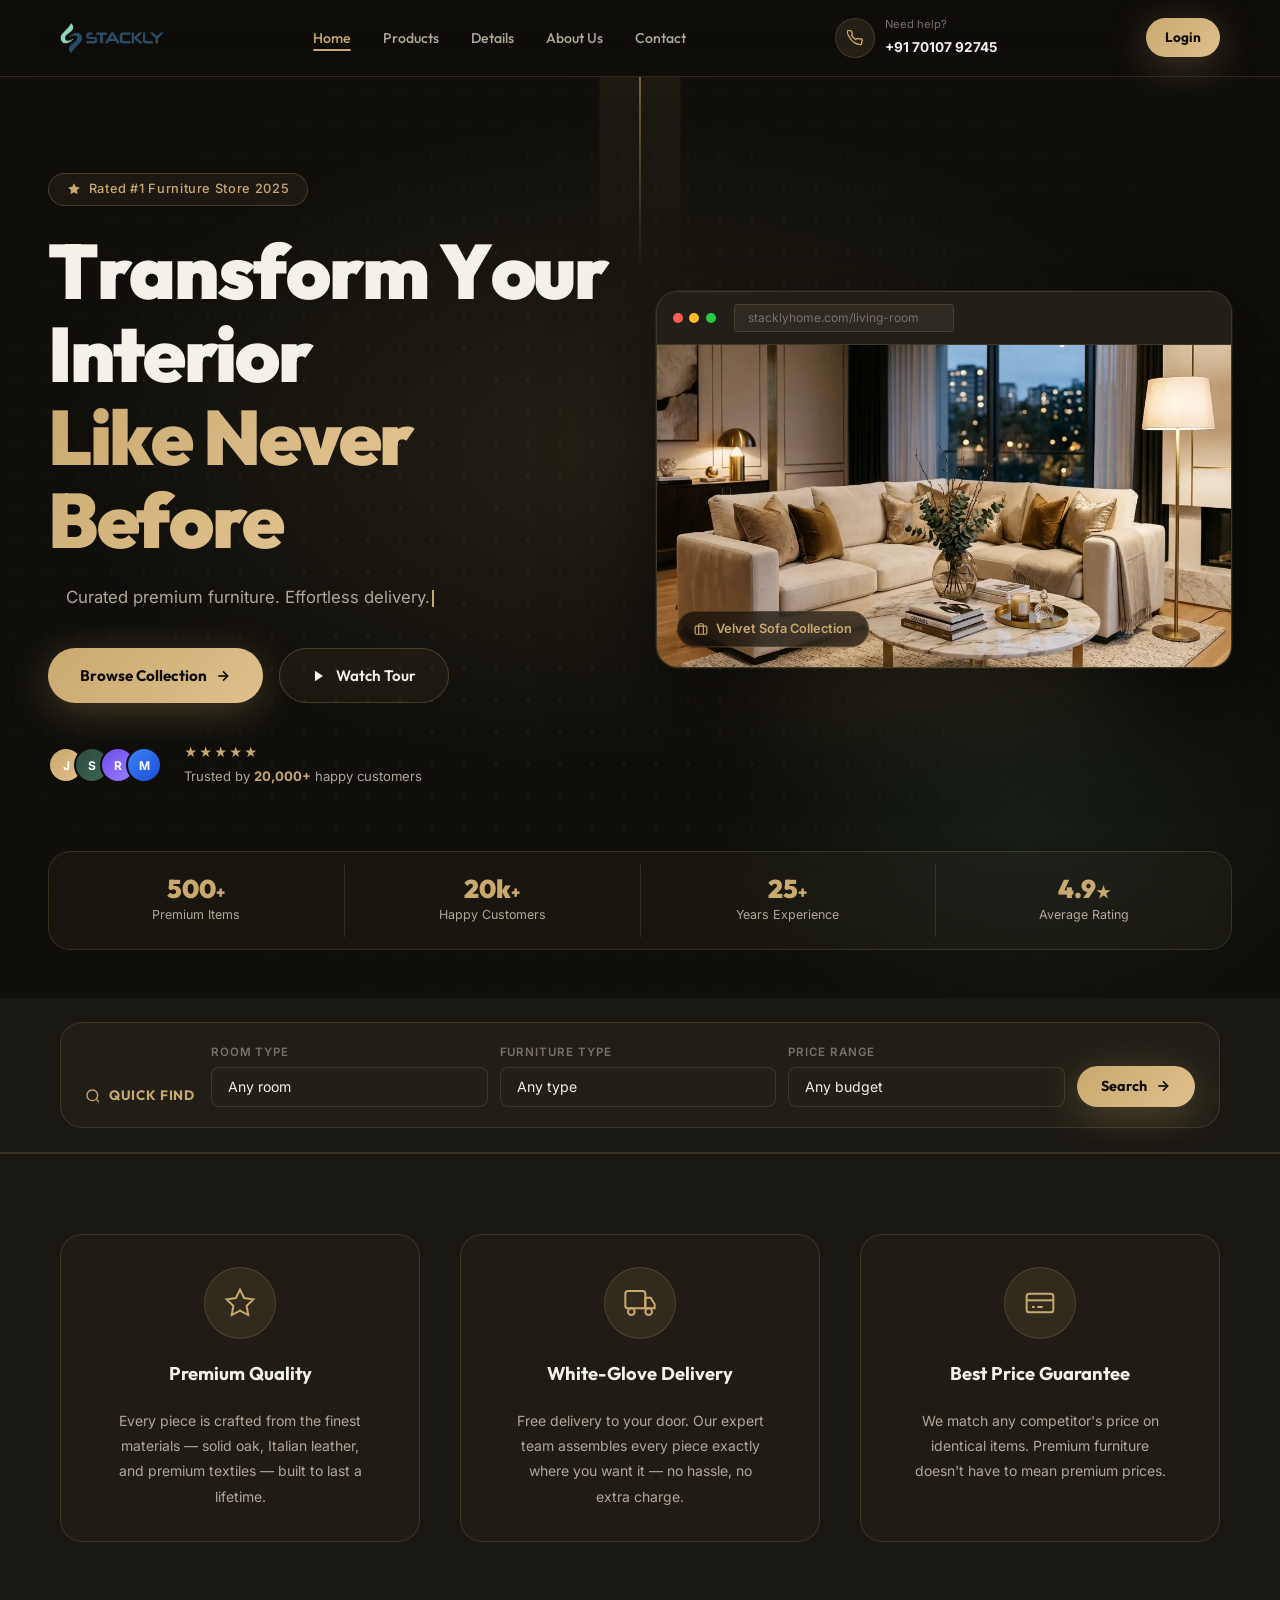
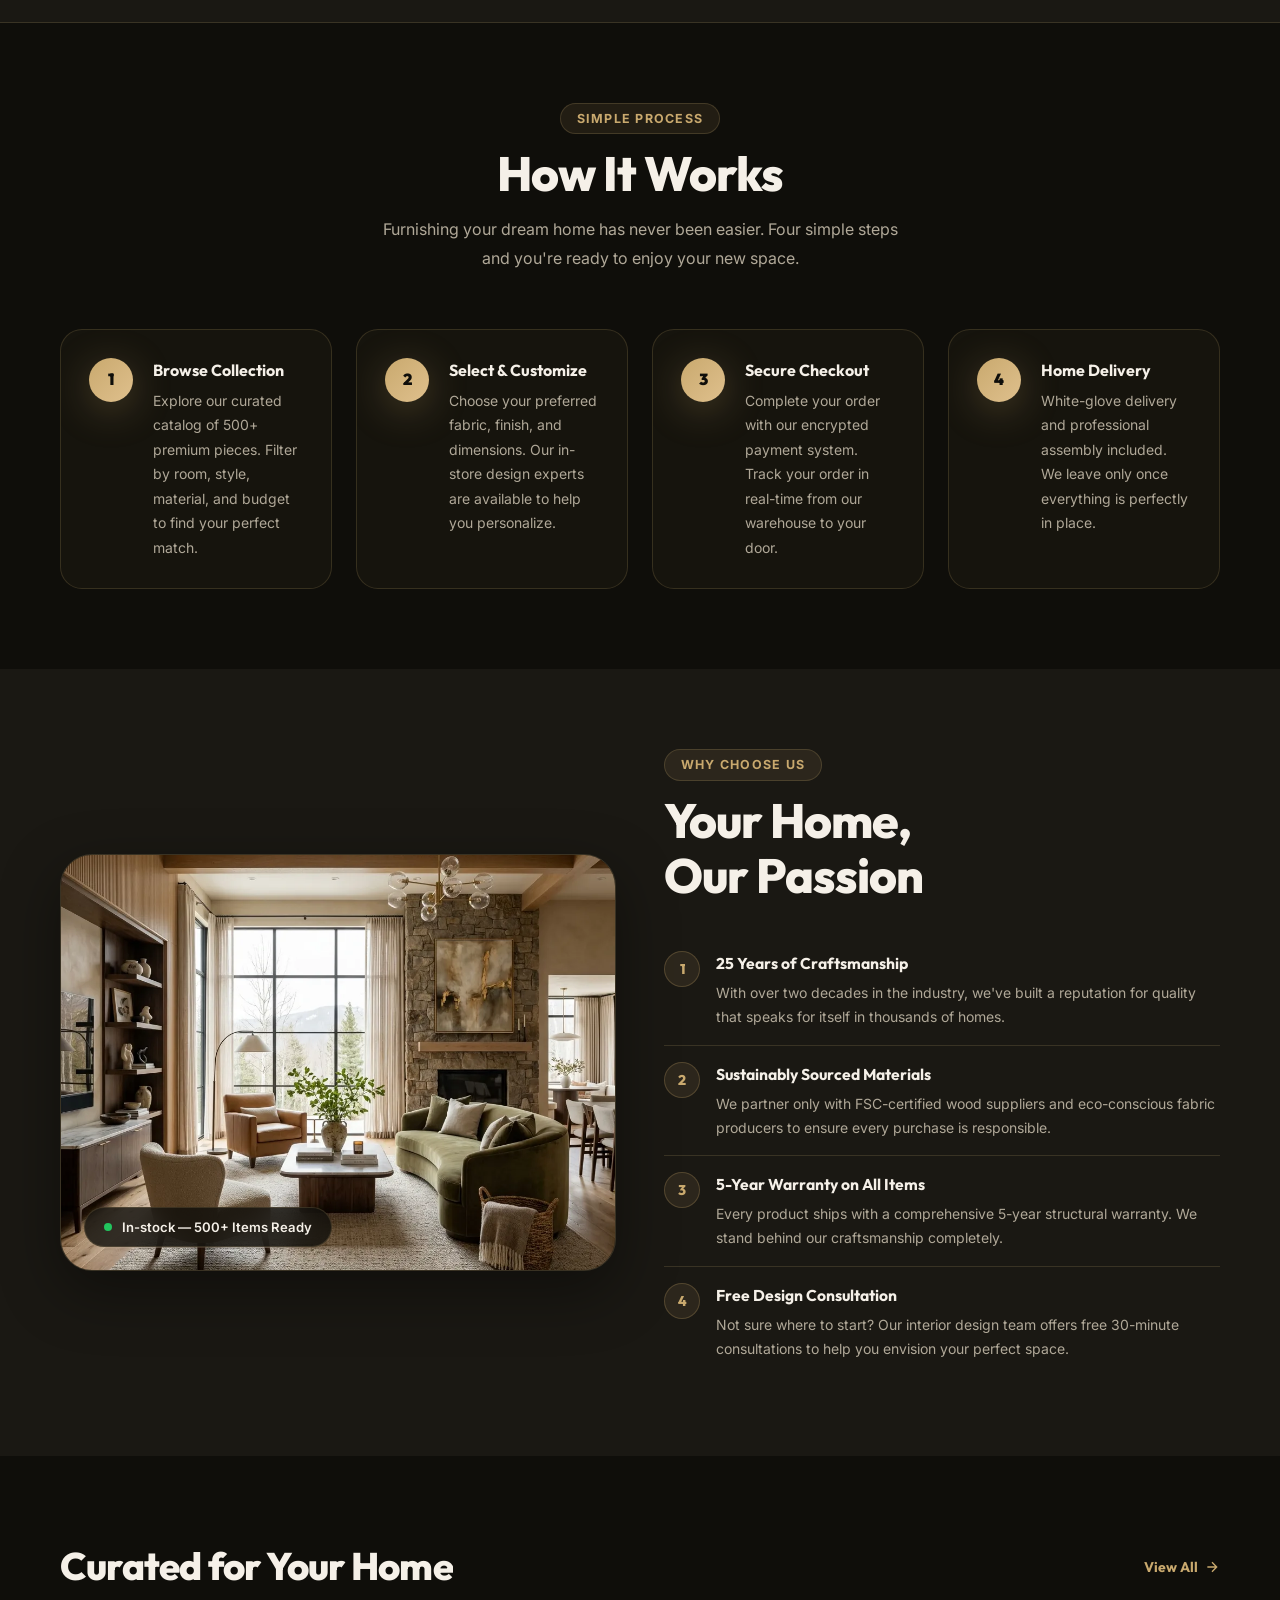
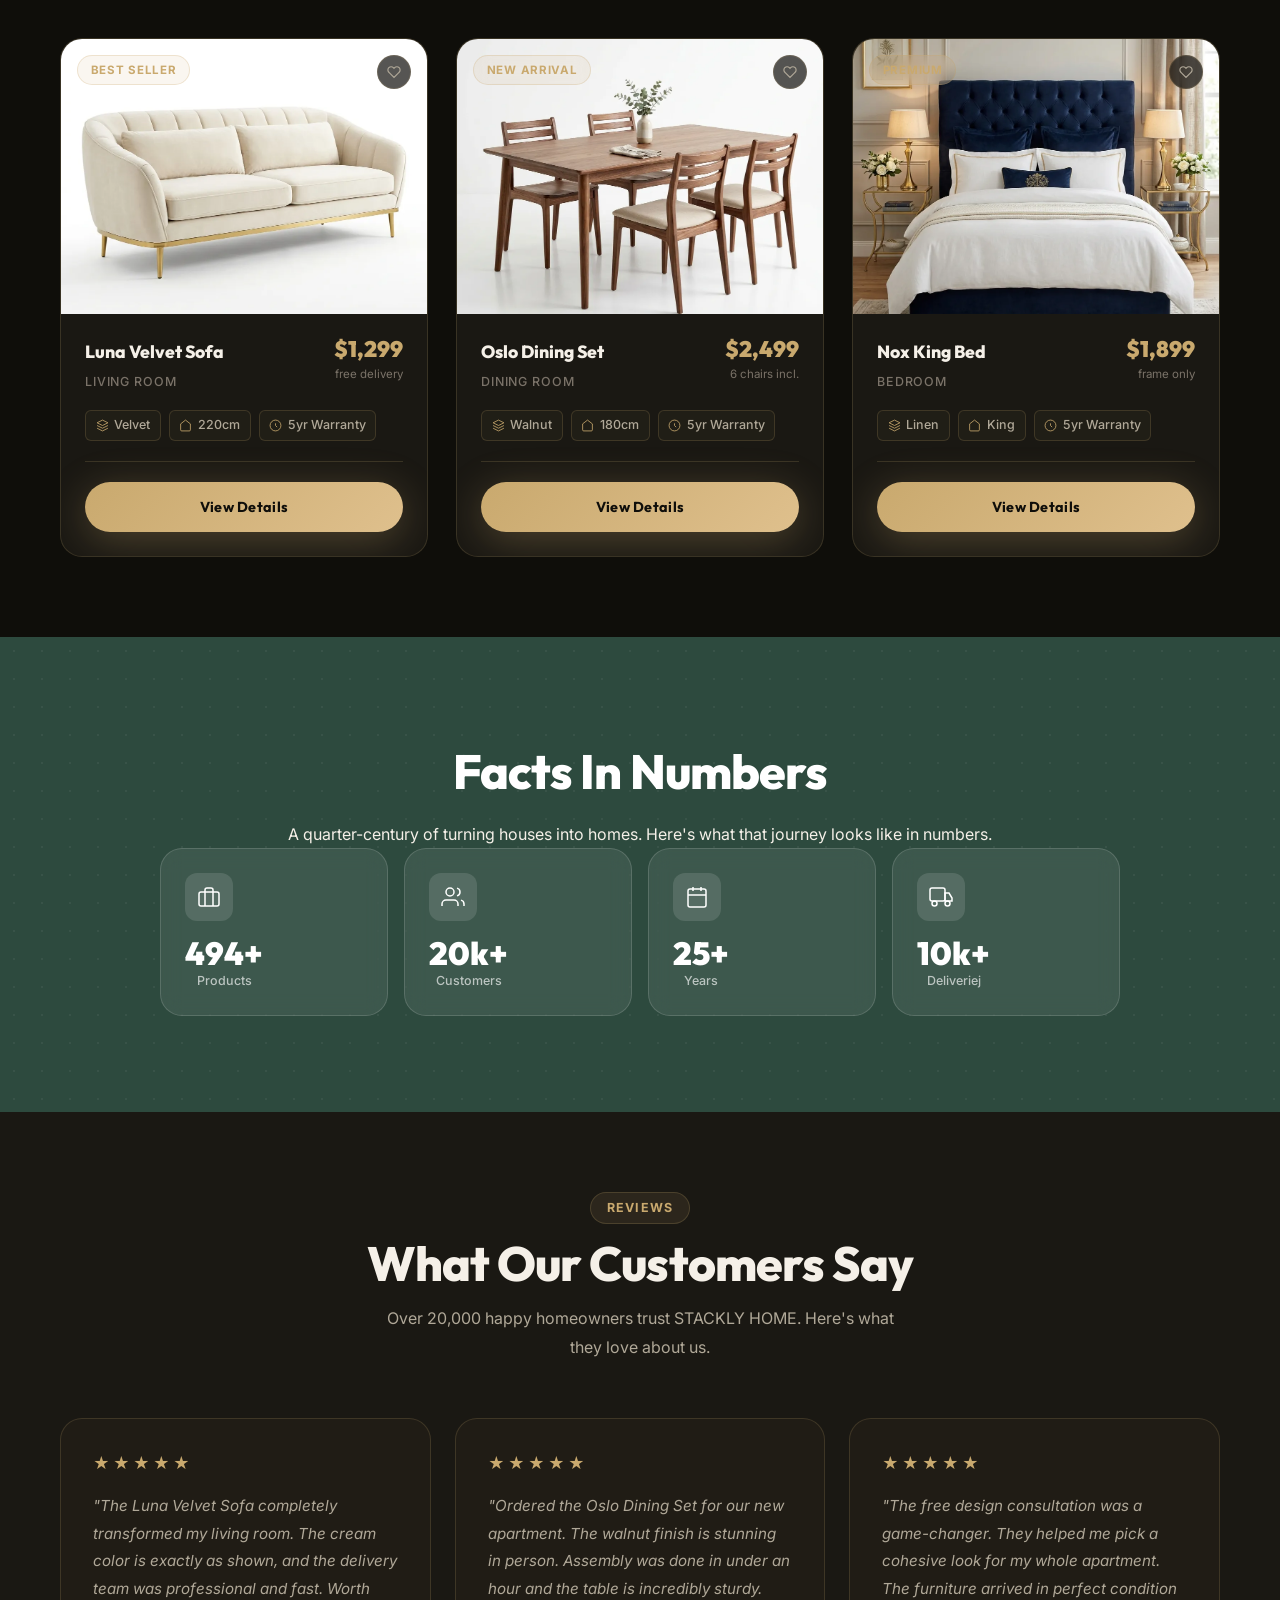
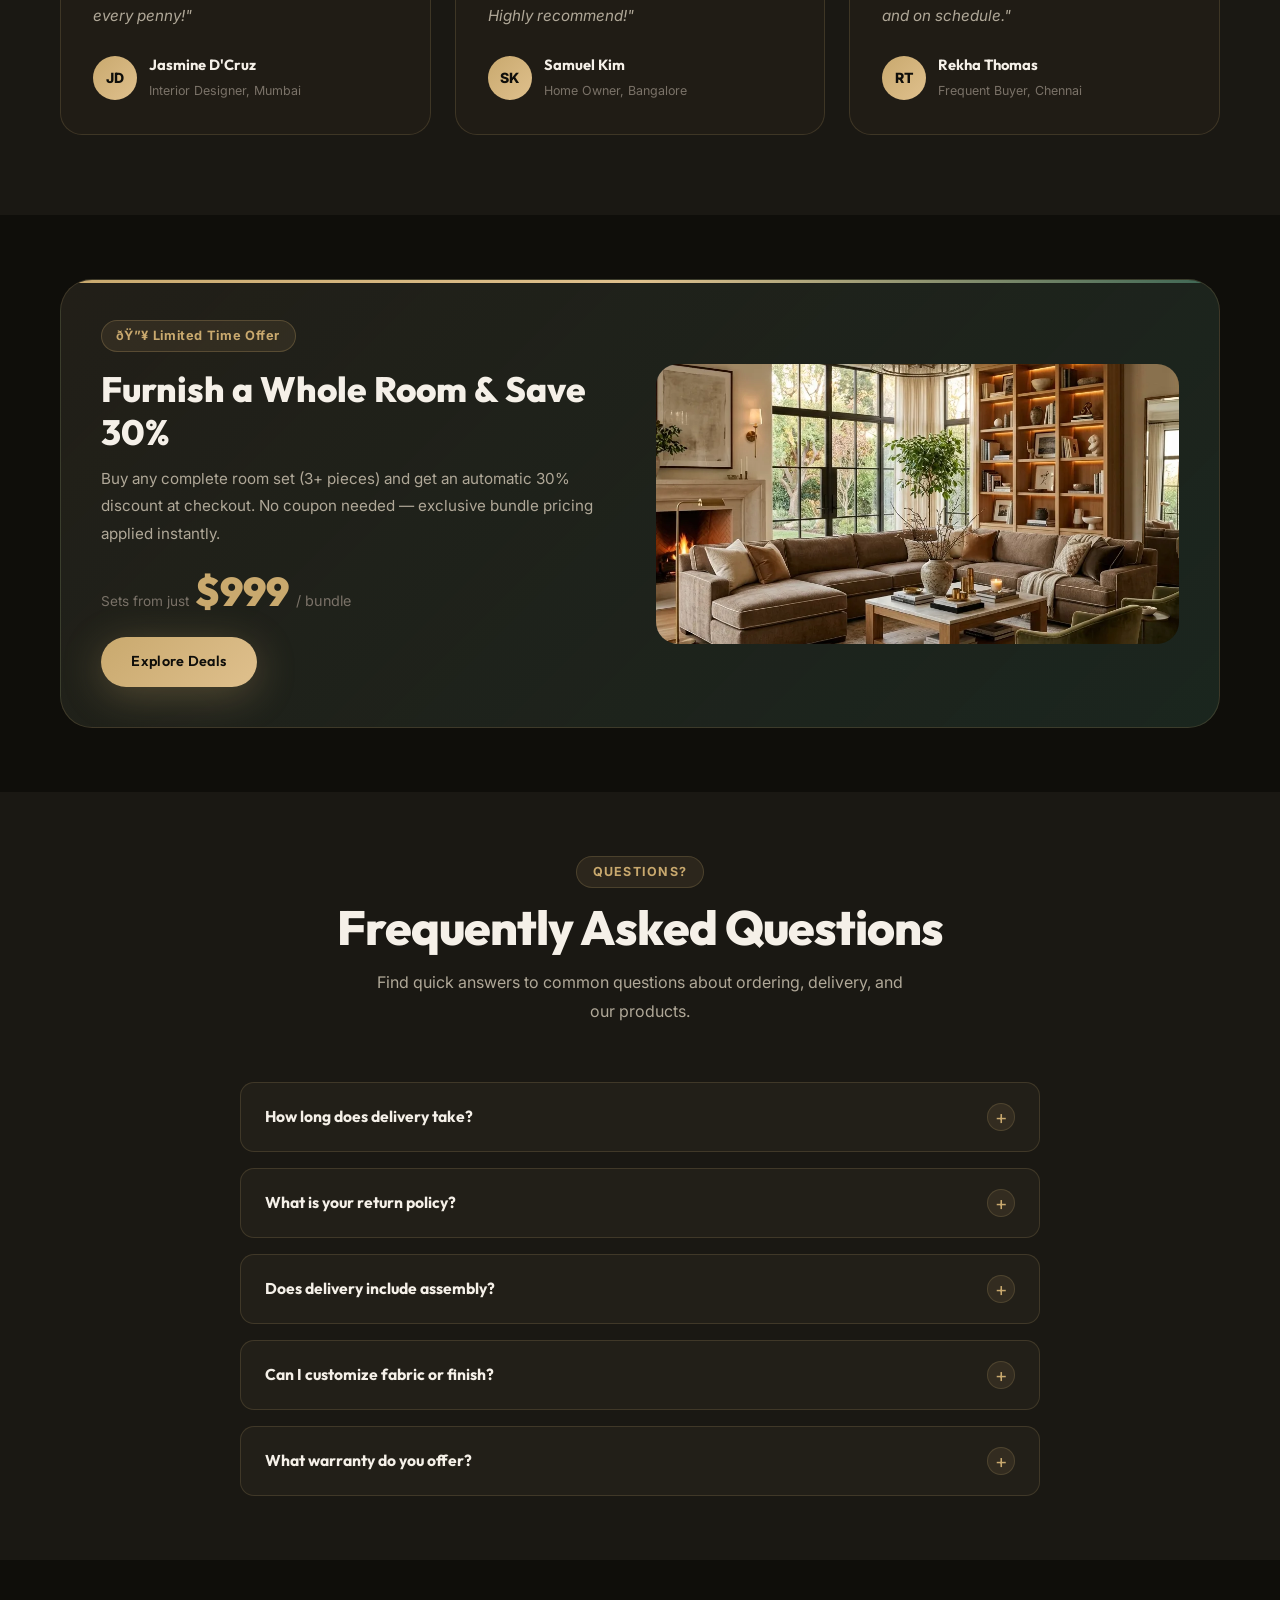
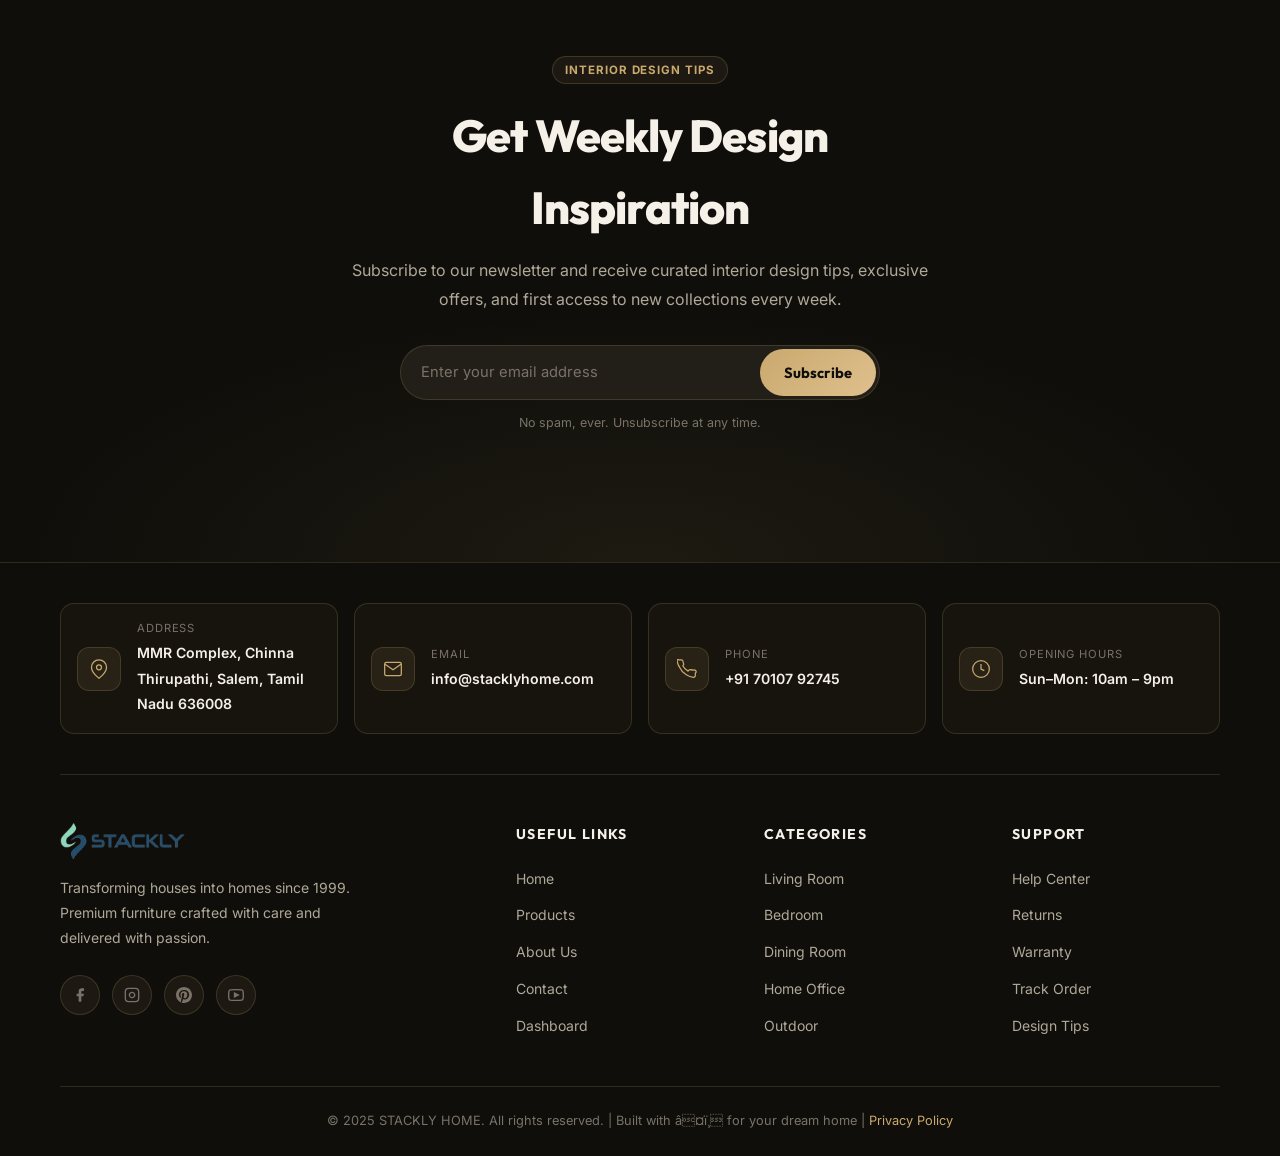
==== commit 7437f7fd: "hi" ====
--- a/index.html
+++ b/index.html
@@ -209,7 +209,7 @@
             </svg>
             Quick Find
           </div>
-          <form class="qb-form" id="qb-form" action="products.html" method="GET">
+          <form class="qb-form" id="qb-form" action="404.html" method="GET">
             <div class="qb-field">
               <label for="qb-room">Room Type</label>
               <select id="qb-room" aria-label="Select room type">
--- a/css/style.css
+++ b/css/style.css
@@ -4074,4 +4074,16 @@
   100% {
     background-position: -200% 0;
   }
-}+}
+/* Responsive Order Items */
+@media (max-width: 576px) {
+  .order-item {
+    flex-wrap: wrap;
+  }
+  .order-item .order-info {
+    min-width: 150px;
+  }
+  .order-item .order-status {
+    margin-left: auto;
+  }
+}
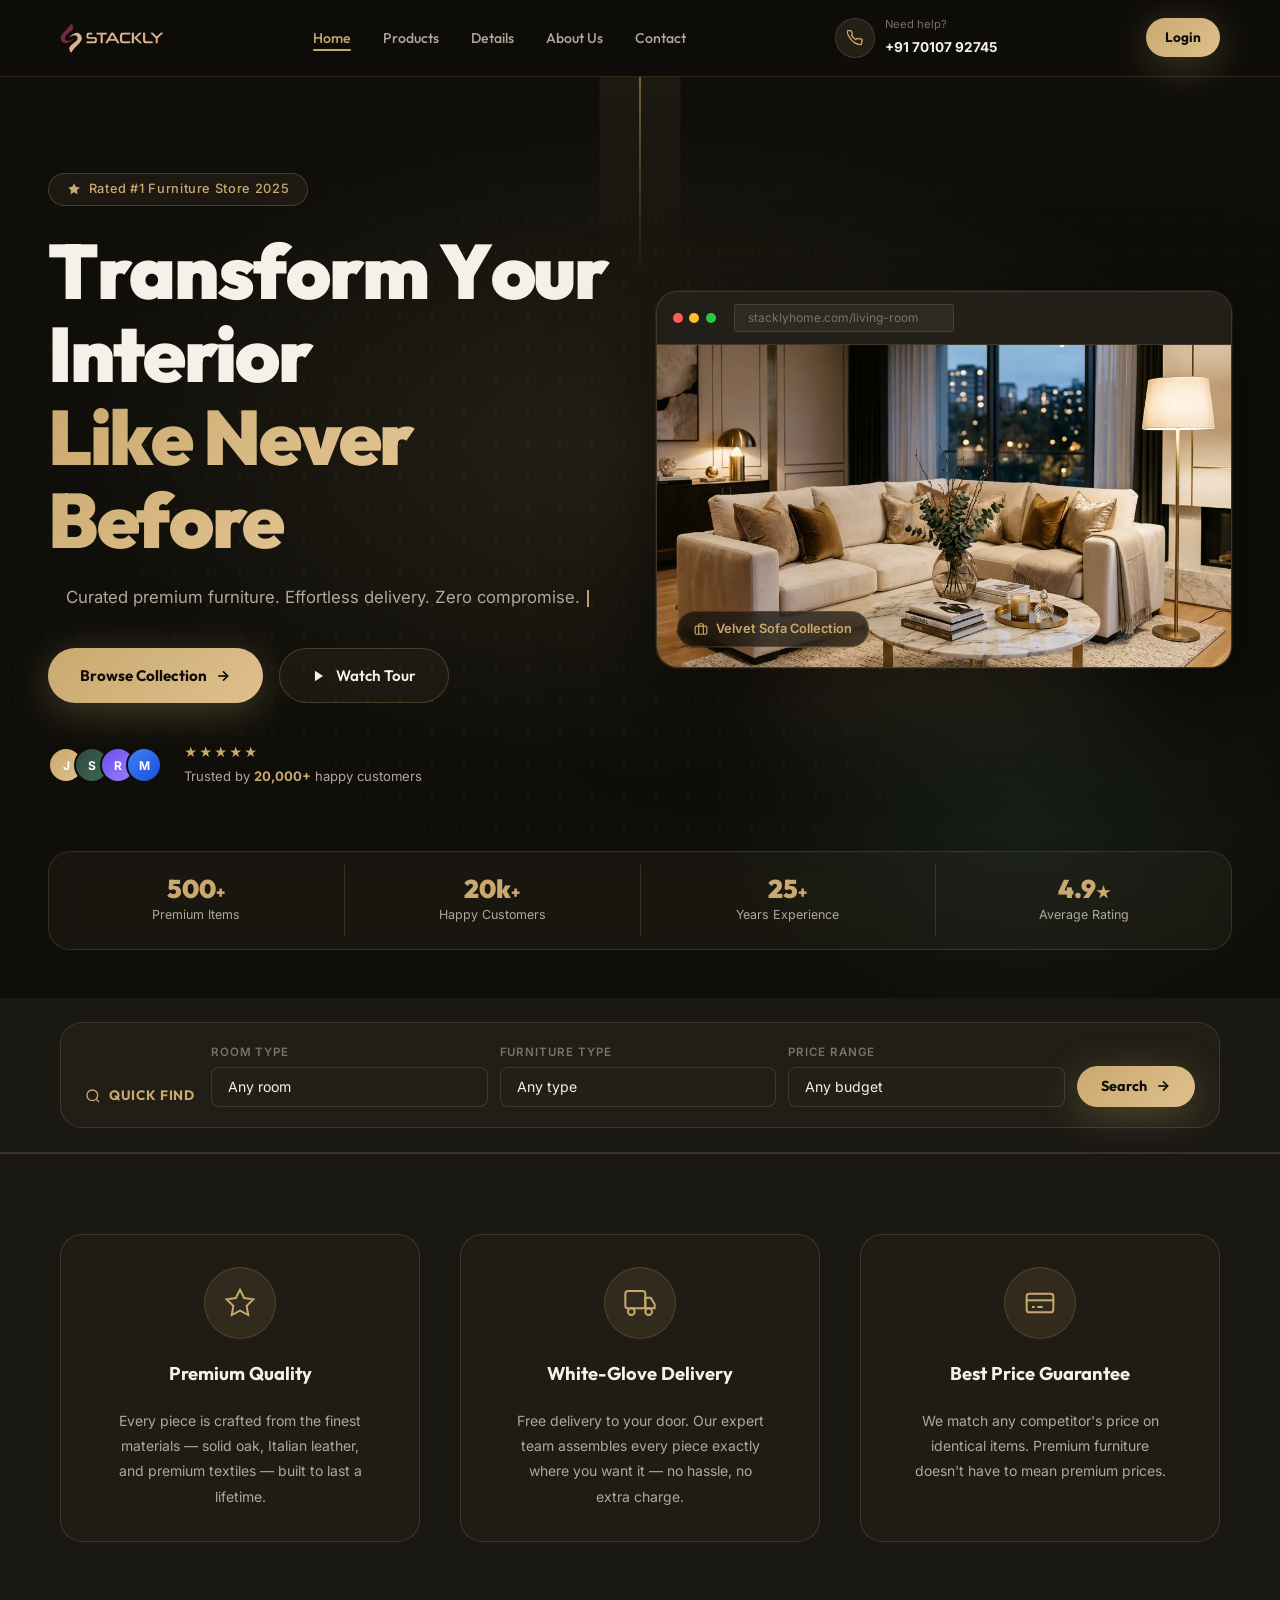
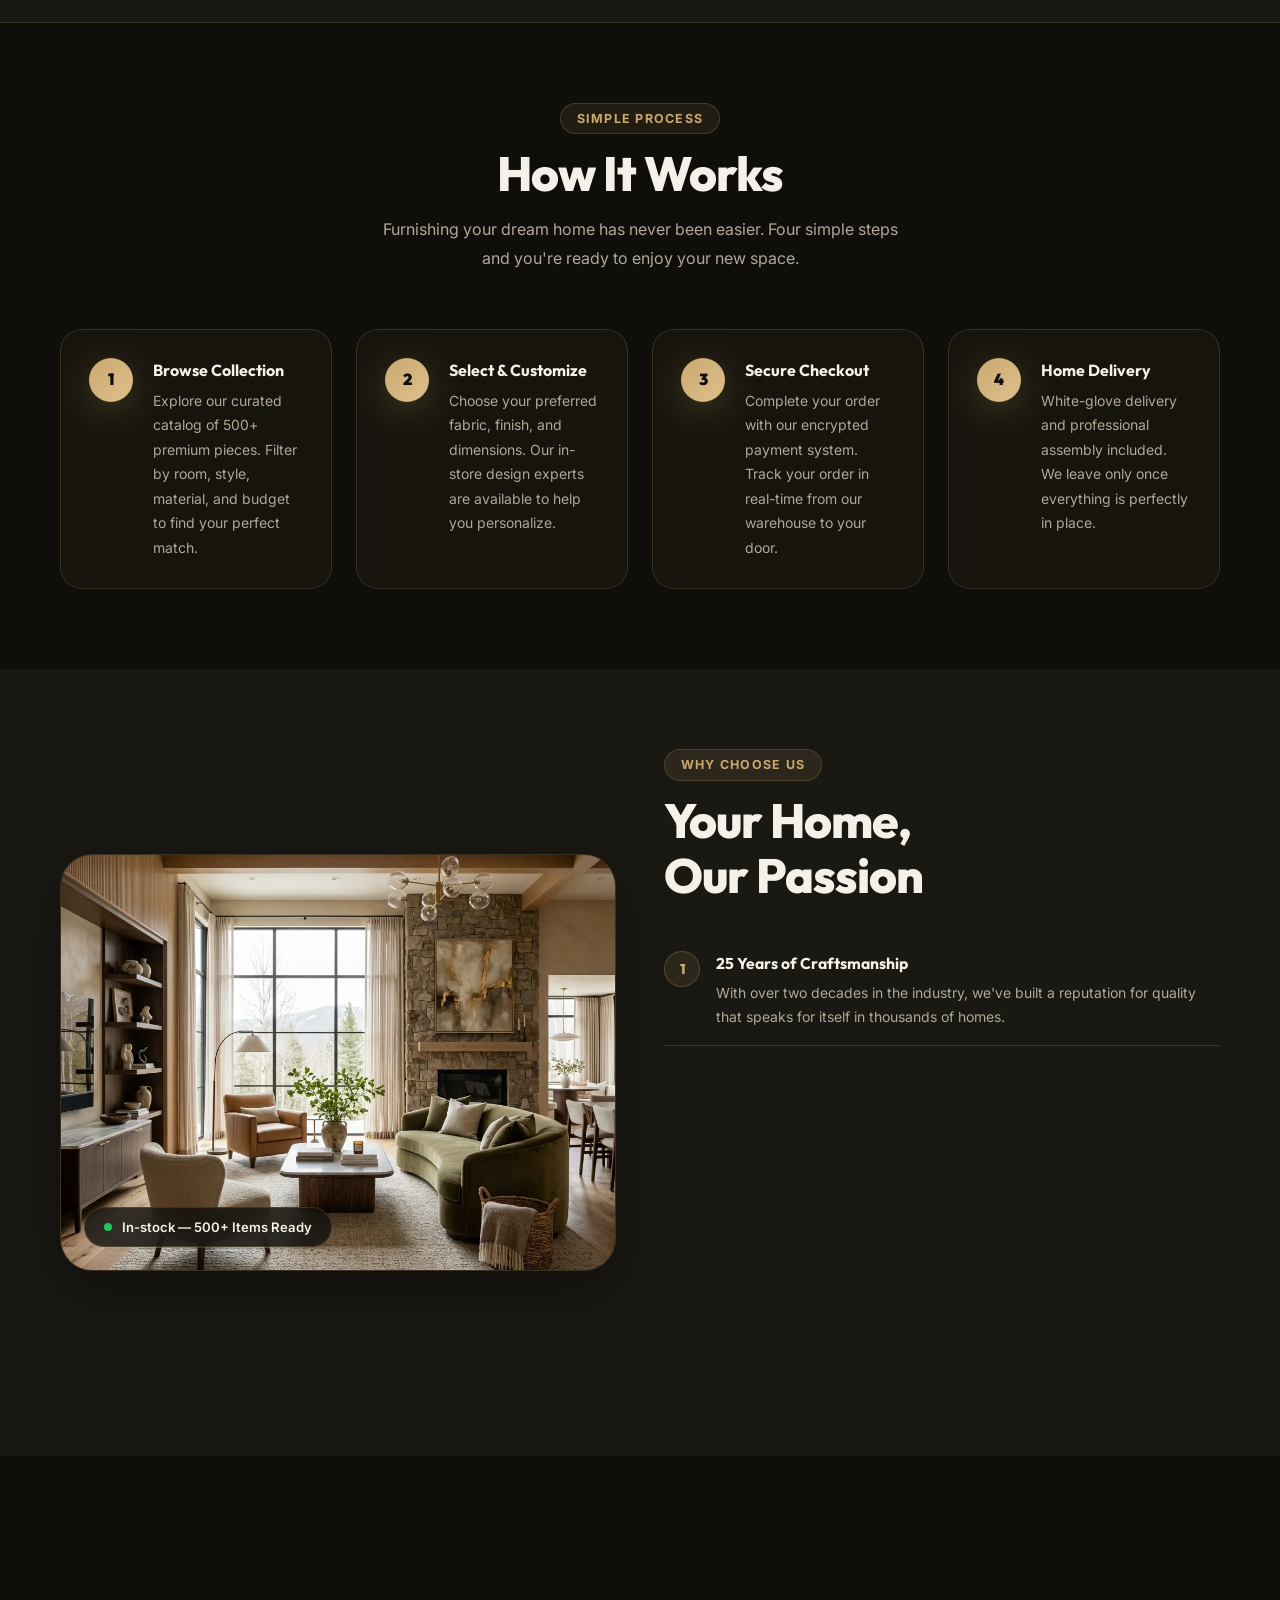
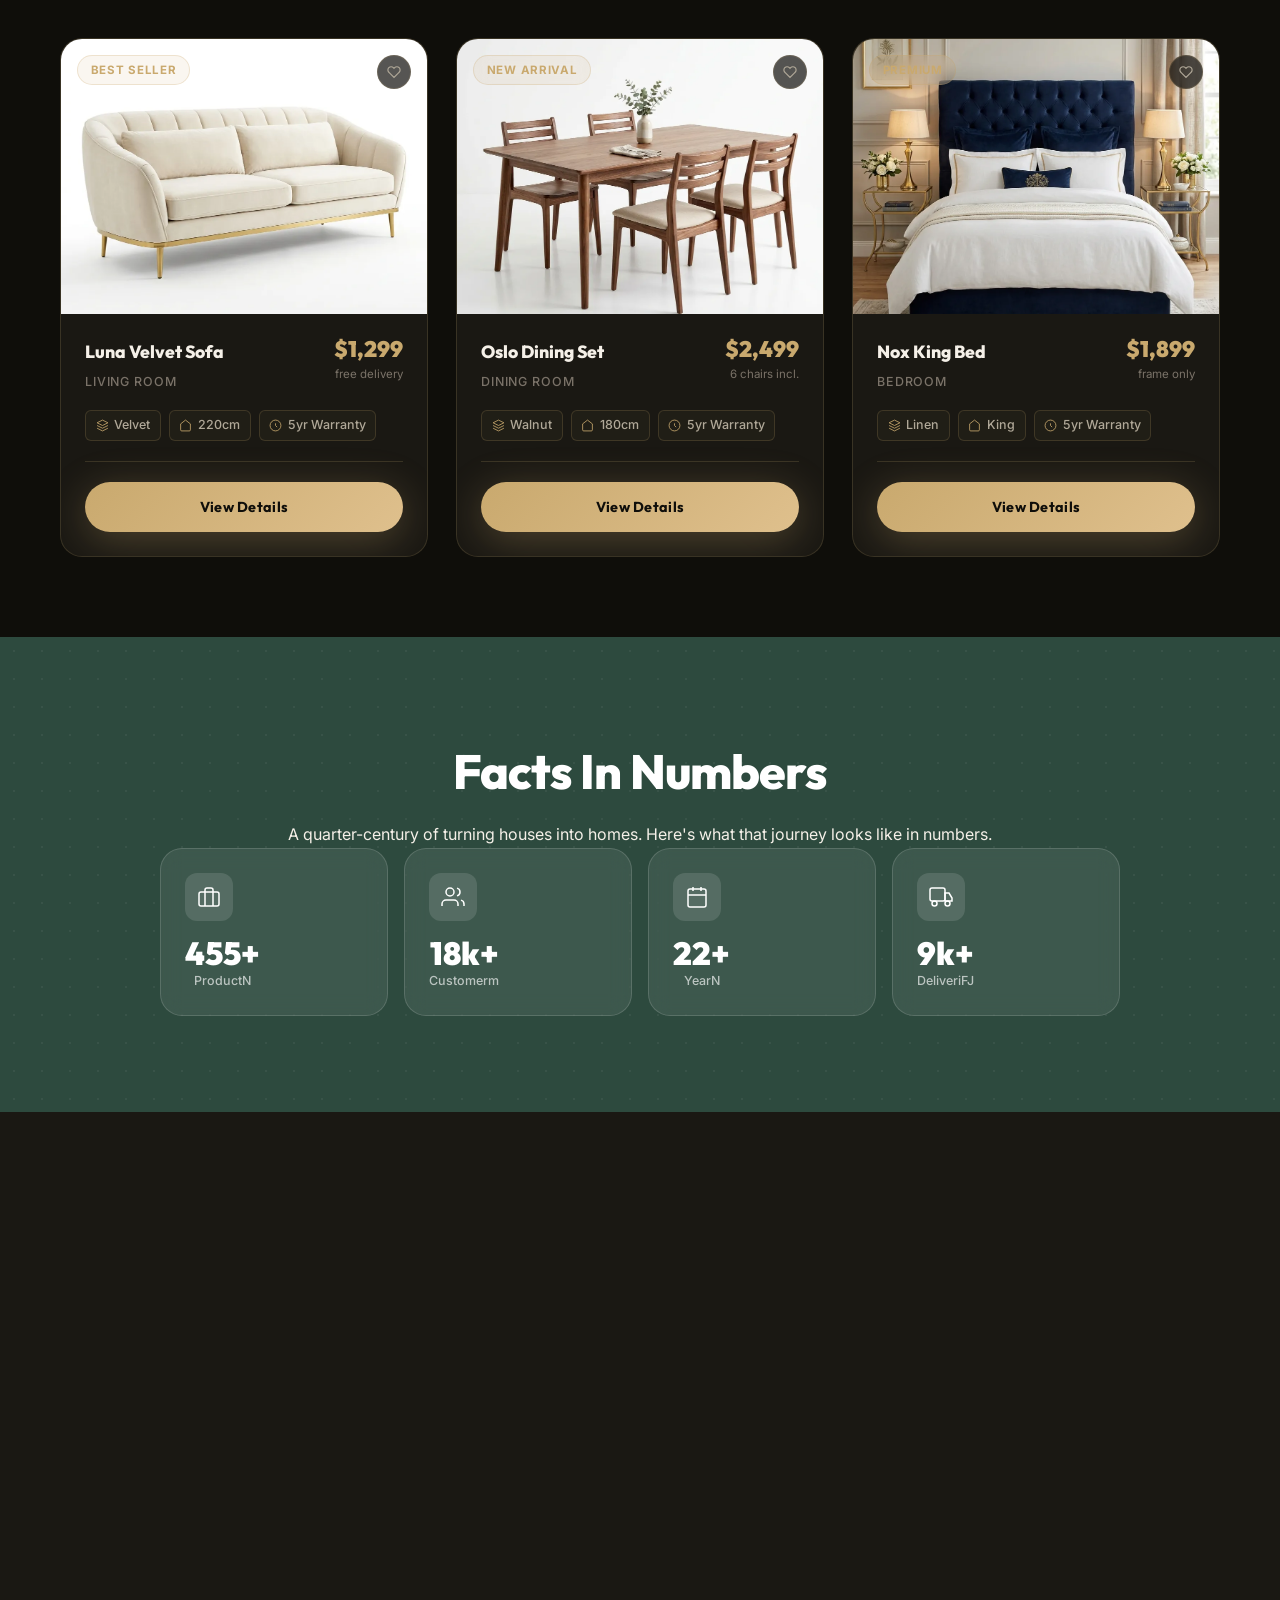
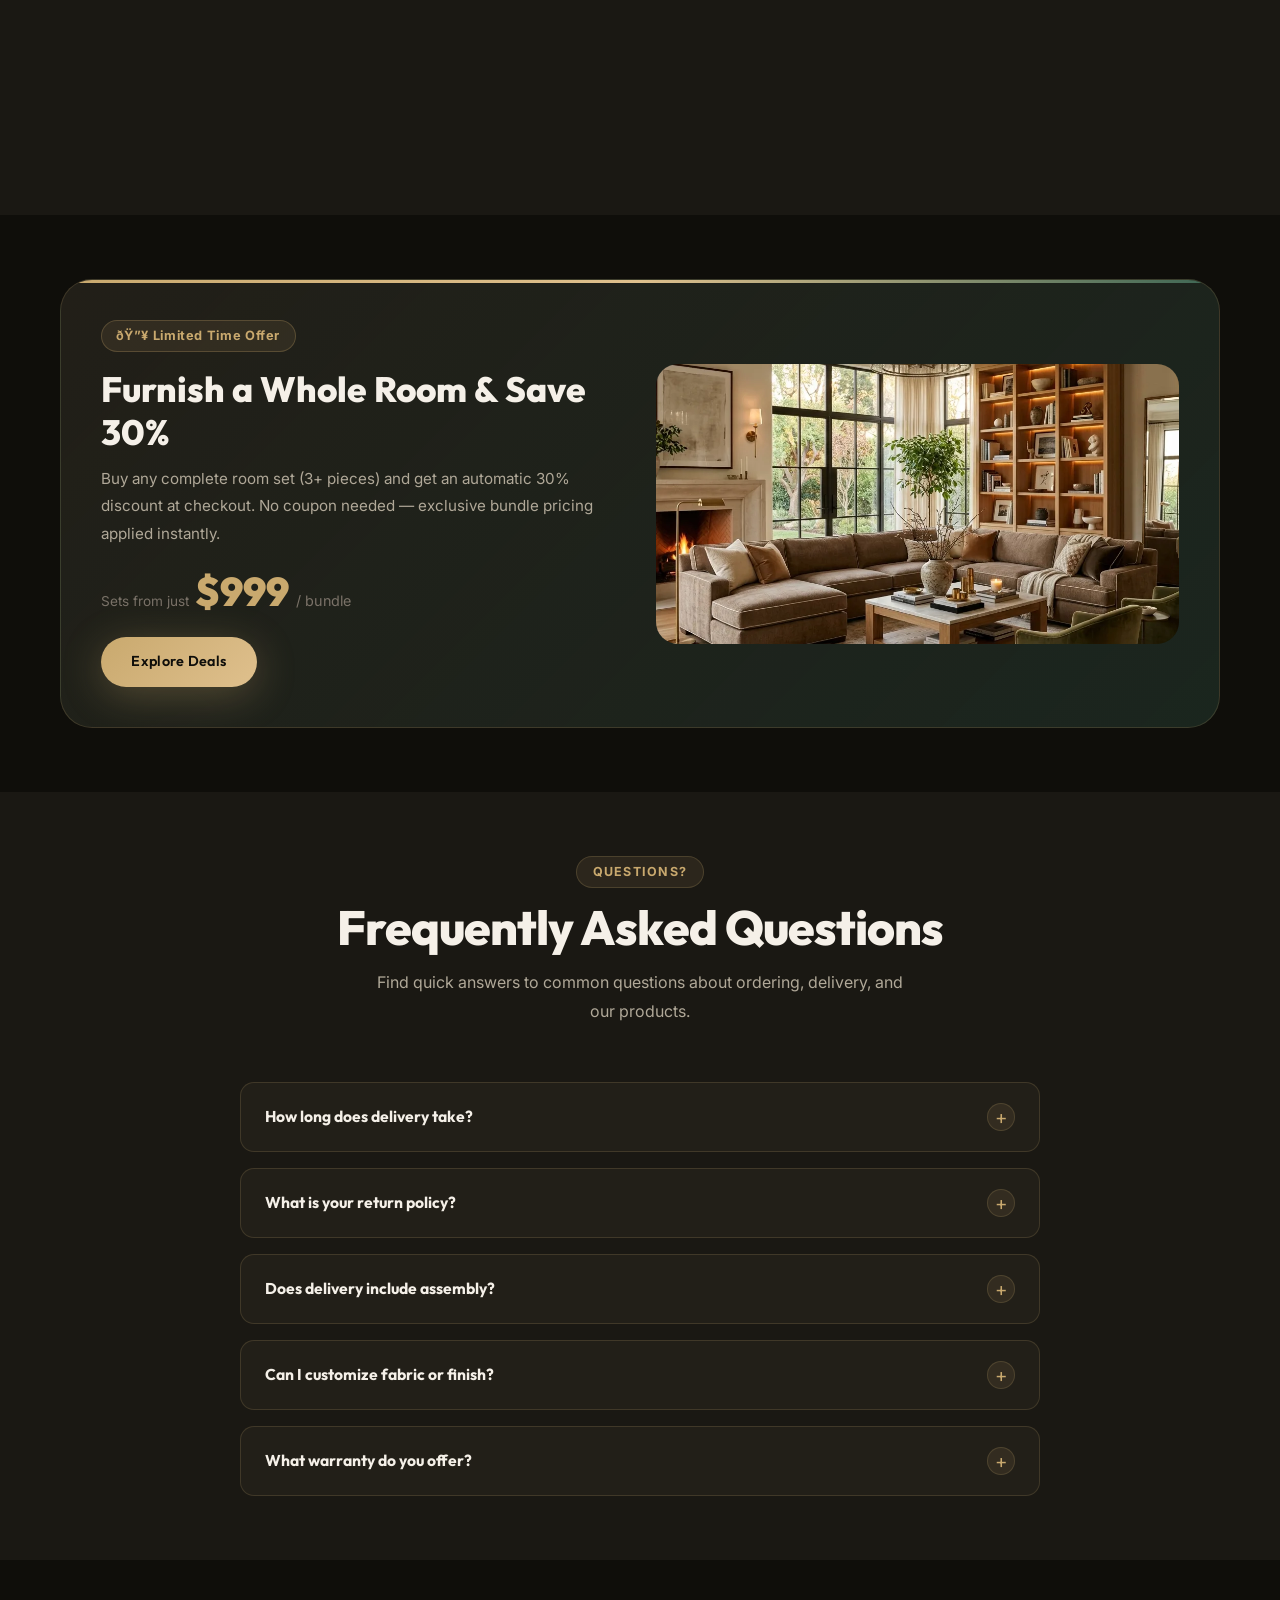
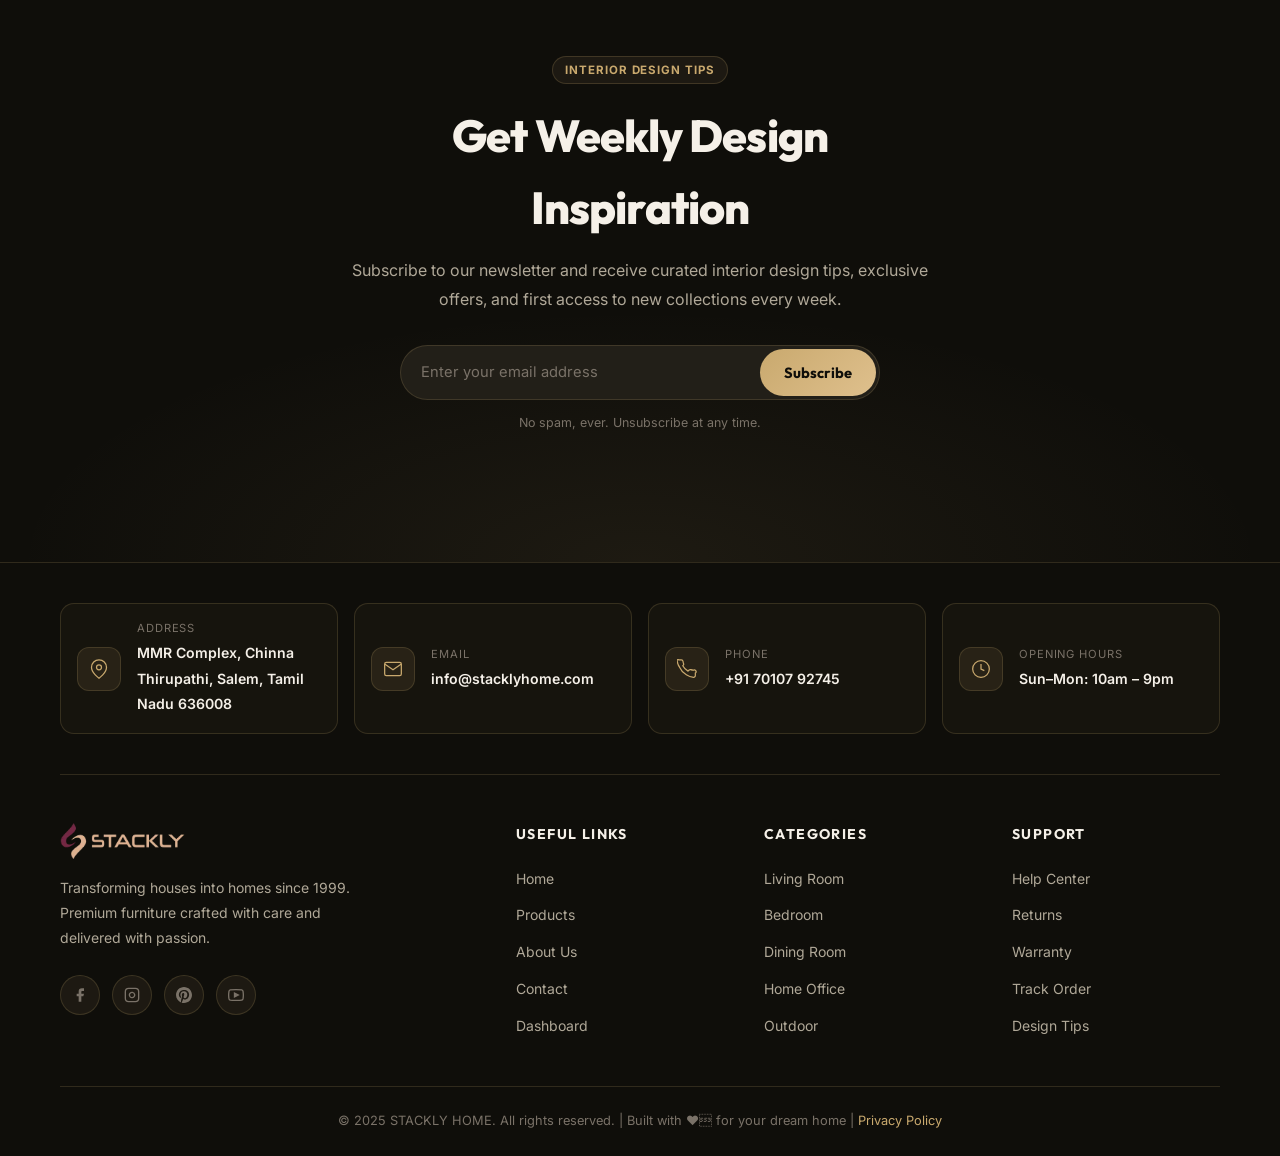
==== commit 506c616a: "hi" ====
--- a/index.html
+++ b/index.html
@@ -862,7 +862,7 @@
       </div>
 
       <div class="footer-bottom">
-        <p>&copy; 2025 STACKLY HOME. All rights reserved. | Built with â¤ï¸ for your dream home | <a
+        <p>&copy; 2025 STACKLY HOME. All rights reserved. | Built with ❤️ for your dream home | <a
             href="404.html">Privacy Policy</a></p>
       </div>
     </div>
--- a/css/style.css
+++ b/css/style.css
@@ -4075,15 +4075,53 @@
     background-position: -200% 0;
   }
 }
-/* Responsive Order Items */
-@media (max-width: 576px) {
-  .order-item {
-    flex-wrap: wrap;
-  }
-  .order-item .order-info {
-    min-width: 150px;
-  }
-  .order-item .order-status {
-    margin-left: auto;
-  }
-}
+
+/* Error Message Styles */
+.error-msg {
+  color: #ef4444;
+  font-size: 0.75rem;
+  margin-top: 0.25rem;
+  display: none;
+}
+
+.form-control.is-invalid {
+  border-color: #ef4444;
+}
+
+.form-control.is-invalid:focus {
+  box-shadow: 0 0 0 3px rgba(239, 68, 68, 0.12);
+}
+
+/* Hide login button in navbar on mobile */
+.nav-login-btn-wrap {
+  display: none;
+}
+
+@media (min-width: 768px) {
+  .nav-login-btn-wrap {
+    display: block;
+  }
+}
+/* Invert logo for dark theme */
+img[src*="logo-stackly"] {
+  filter: invert(1);
+}
+
+/* Password Toggle Button */
+.password-toggle-btn {
+  position: absolute;
+  right: 12px;
+  top: 50%;
+  transform: translateY(-50%);
+  background: transparent;
+  border: none;
+  color: var(--gray-500);
+  cursor: pointer;
+  padding: 0;
+  display: flex;
+  align-items: center;
+  justify-content: center;
+}
+.password-toggle-btn:hover {
+  color: var(--primary);
+}
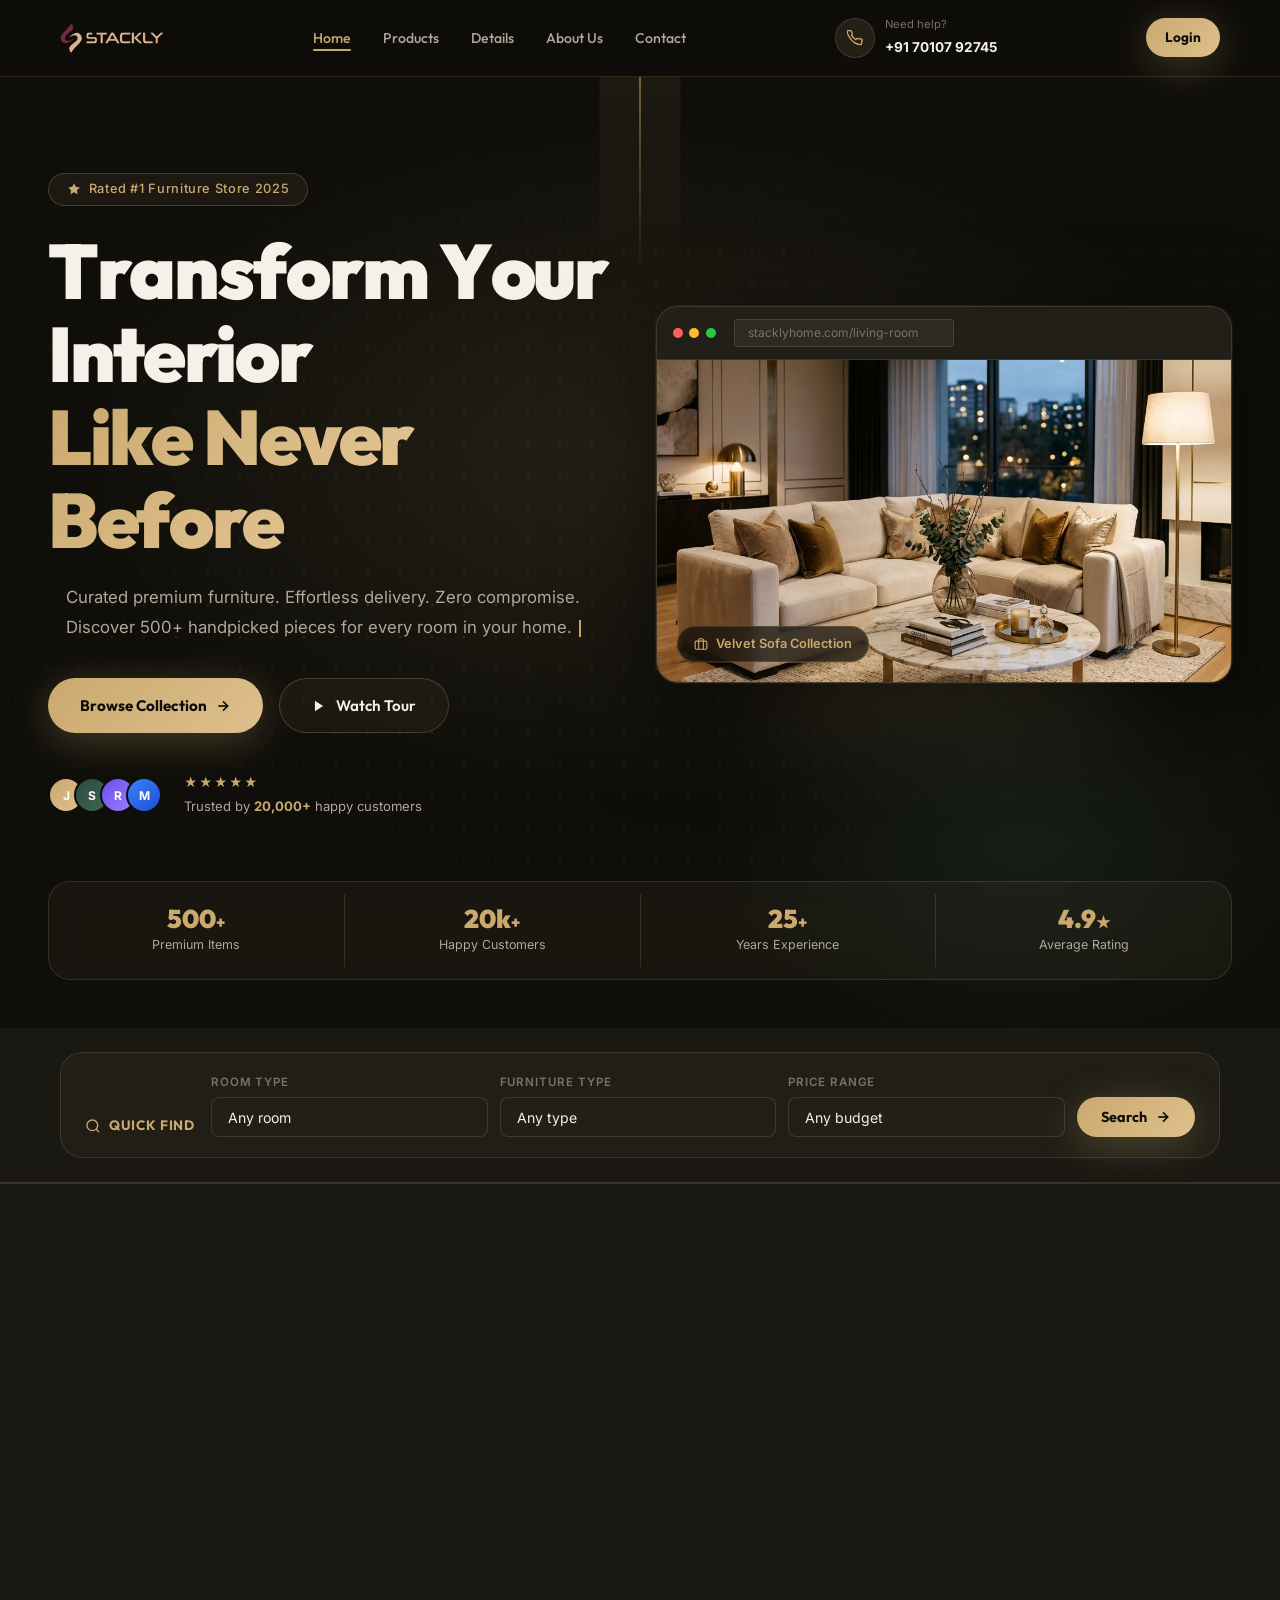
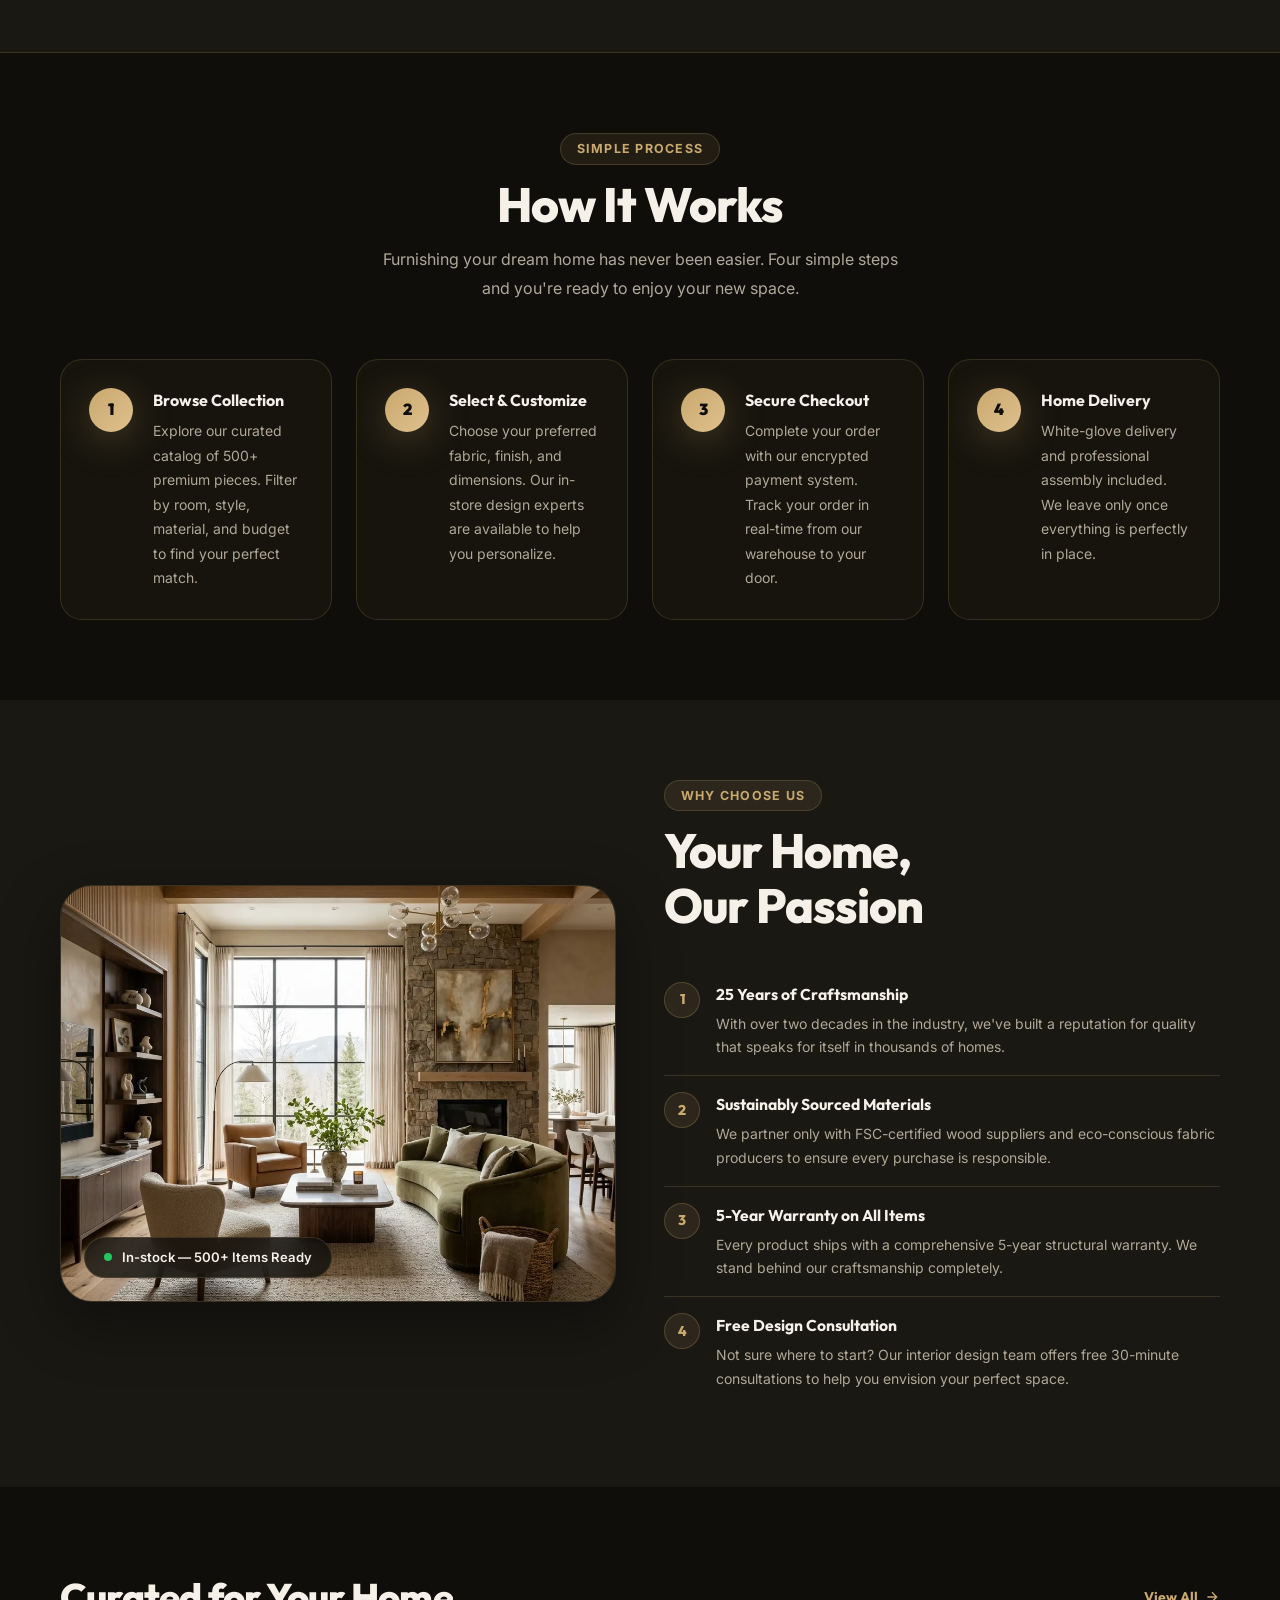
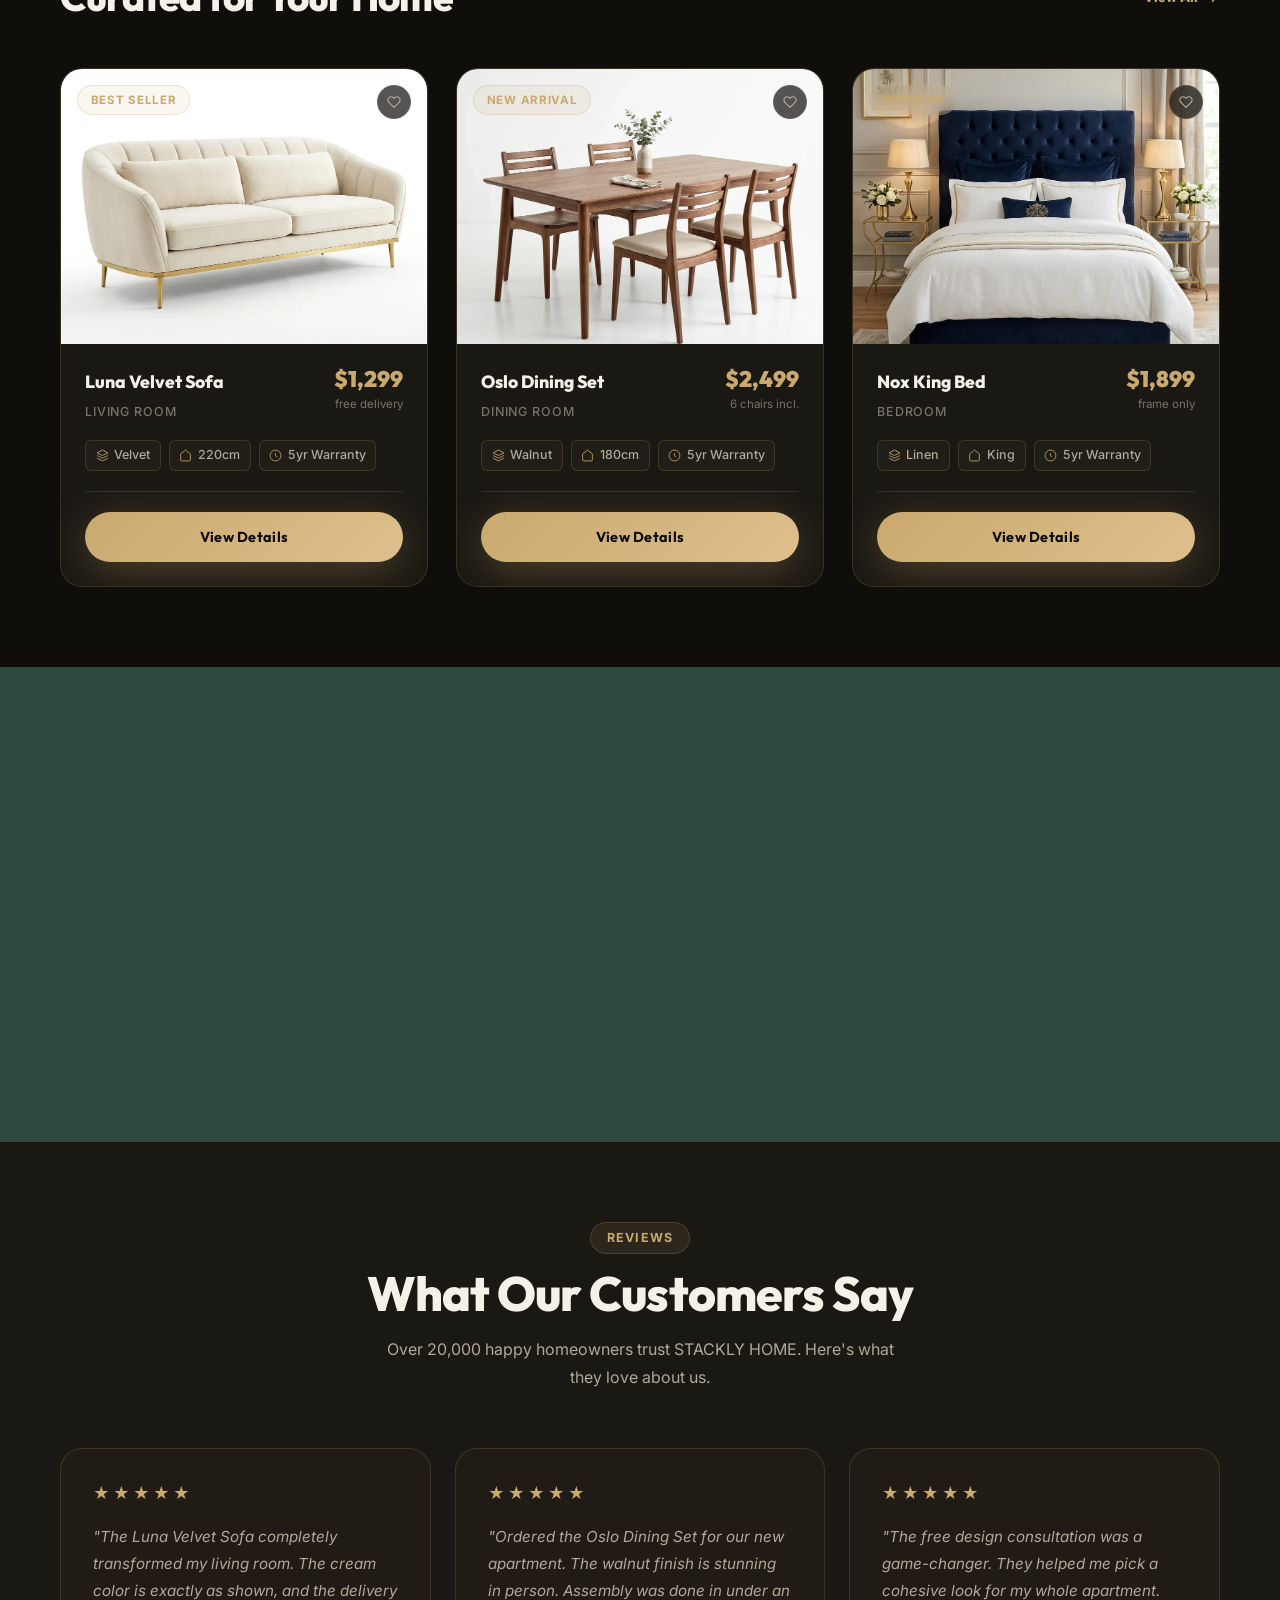
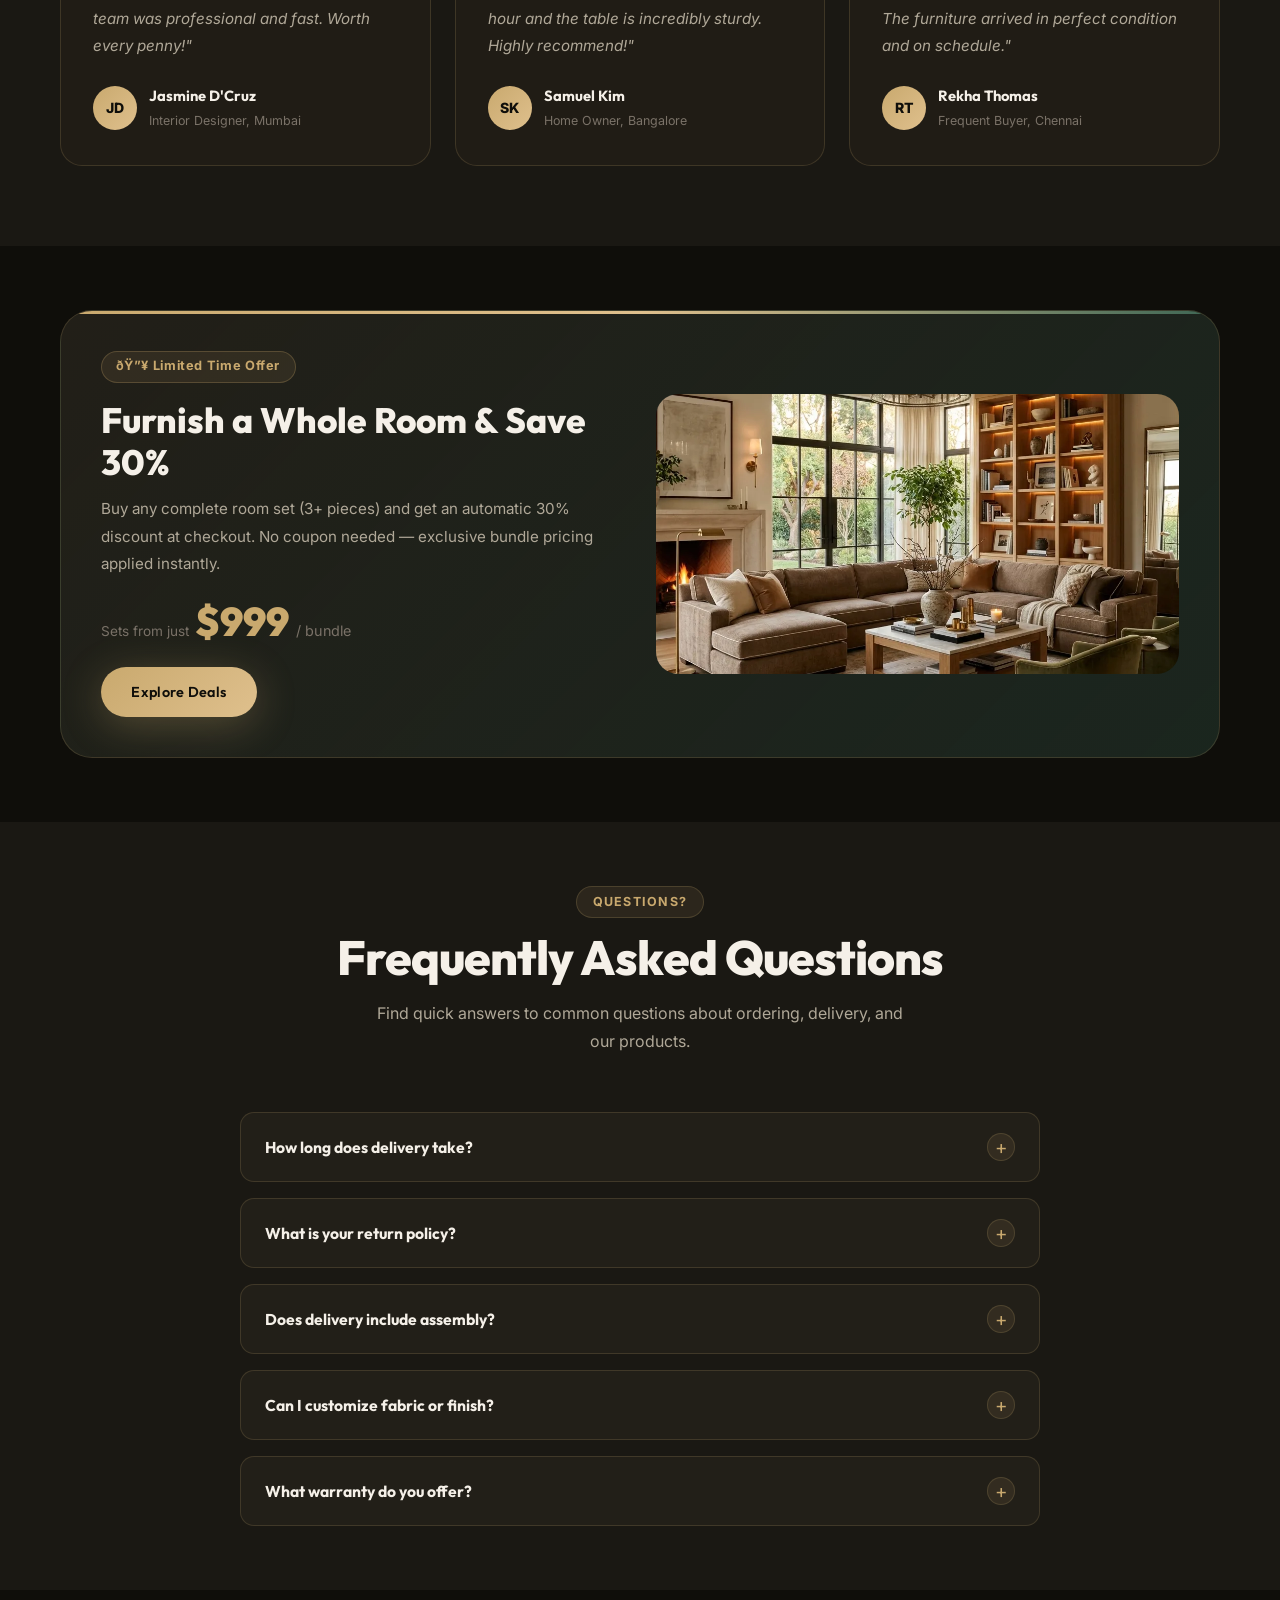
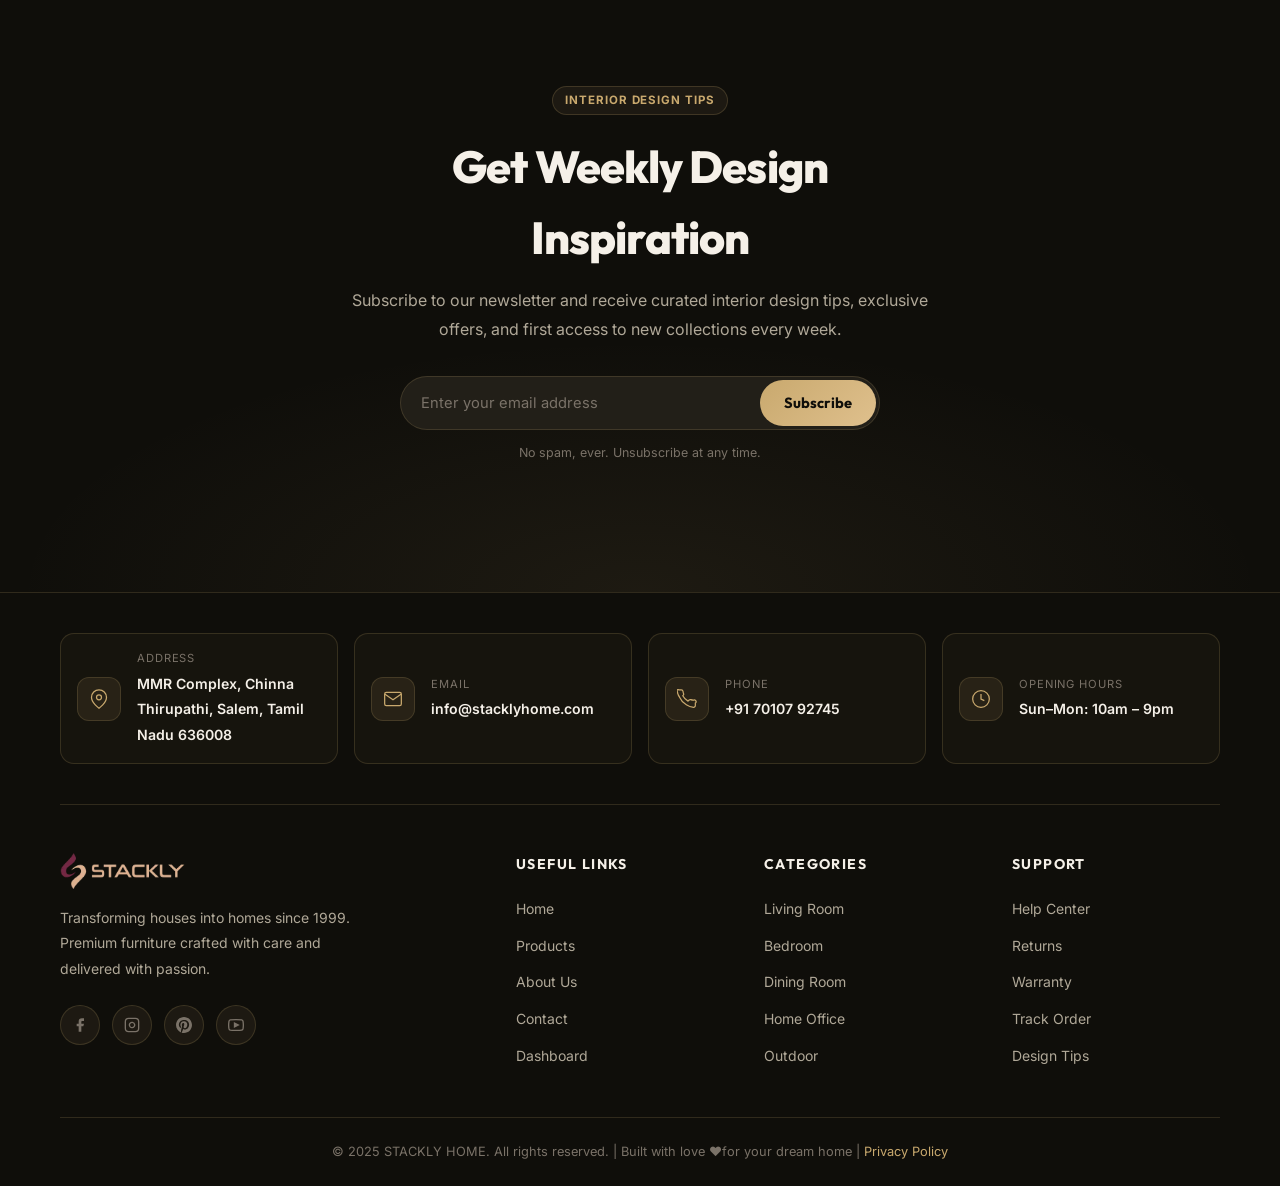
==== commit 861ca73a: "hi" ====
--- a/index.html
+++ b/index.html
@@ -862,7 +862,7 @@
       </div>
 
       <div class="footer-bottom">
-        <p>&copy; 2025 STACKLY HOME. All rights reserved. | Built with ❤️ for your dream home | <a
+        <p>&copy; 2025 STACKLY HOME. All rights reserved. | Built with love ❤️for your dream home | <a
             href="404.html">Privacy Policy</a></p>
       </div>
     </div>
--- a/css/style.css
+++ b/css/style.css
@@ -639,7 +639,7 @@
   position: fixed;
   inset: 0;
   background: rgba(0, 0, 0, 0.7);
-  z-index: 999;
+  z-index: 1001;
   opacity: 0;
   transition: opacity 0.3s ease;
   backdrop-filter: blur(6px);
@@ -654,11 +654,12 @@
   position: absolute;
   top: 0;
   right: 0;
-  width: 300px;
+  width: 85%;
+  max-width: 340px;
   height: 100%;
   background: var(--bg-800);
   border-left: 1px solid var(--border);
-  padding: 2rem 1.5rem;
+  padding: 2.5rem 1.5rem;
   transform: translateX(100%);
   transition: transform 0.35s cubic-bezier(0.4, 0, 0.2, 1);
   overflow-y: auto;
@@ -672,15 +673,16 @@
   display: flex;
   justify-content: space-between;
   align-items: center;
-  margin-bottom: 2rem;
+  margin-bottom: 2.5rem;
 }
 
 .mobile-menu-close {
   background: none;
   cursor: pointer;
-  font-size: 1.5rem;
+  font-size: 1.75rem;
   color: var(--gray-400);
   line-height: 1;
+  padding: 0.5rem;
 }
 
 .mobile-menu-close:hover {
@@ -691,23 +693,29 @@
   display: flex;
   flex-direction: column;
   gap: 0;
+  list-style: none;
+  width: 100%;
+}
+
+.mobile-nav-links li {
+  width: 100%;
 }
 
 .mobile-nav-links a {
   display: block;
-  padding: 1rem 0;
+  padding: 1.15rem 0;
   border-bottom: 1px solid var(--border-light);
   font-family: var(--font-display);
   font-weight: 500;
-  color: var(--gray-400);
-  font-size: 1rem;
+  color: var(--text-primary);
+  font-size: 1.1rem;
   transition: var(--transition);
 }
 
 .mobile-nav-links a:hover,
 .mobile-nav-links a.active {
   color: var(--primary);
-  padding-left: 8px;
+  padding-left: 10px;
 }
 
 .mobile-phone {
@@ -725,7 +733,7 @@
   display: flex;
   align-items: center;
   gap: 0.75rem;
-  padding: 1rem 0 1rem;
+  padding: 1.5rem 0 1rem;
 }
 
 .mobile-user-avatar {
@@ -3778,17 +3786,6 @@
    RESPONSIVE — TABLET (md: 768px)
    ============================================= */
 @media (min-width: 768px) {
-  .nav-menu {
-    display: flex;
-  }
-
-  .nav-phone {
-    display: flex;
-  }
-
-  .nav-toggle {
-    display: none;
-  }
 
   .ace-hero {
     padding: 6rem 2rem 4rem;
@@ -3878,6 +3875,18 @@
    RESPONSIVE — DESKTOP (lg: 1024px)
    ============================================= */
 @media (min-width: 1024px) {
+  .nav-menu {
+    display: flex;
+  }
+
+  .nav-phone {
+    display: flex;
+  }
+
+  .nav-toggle {
+    display: none;
+  }
+
   .ace-hero {
     flex-direction: row;
     flex-wrap: wrap;
@@ -4097,7 +4106,7 @@
   display: none;
 }
 
-@media (min-width: 768px) {
+@media (min-width: 1024px) {
   .nav-login-btn-wrap {
     display: block;
   }
